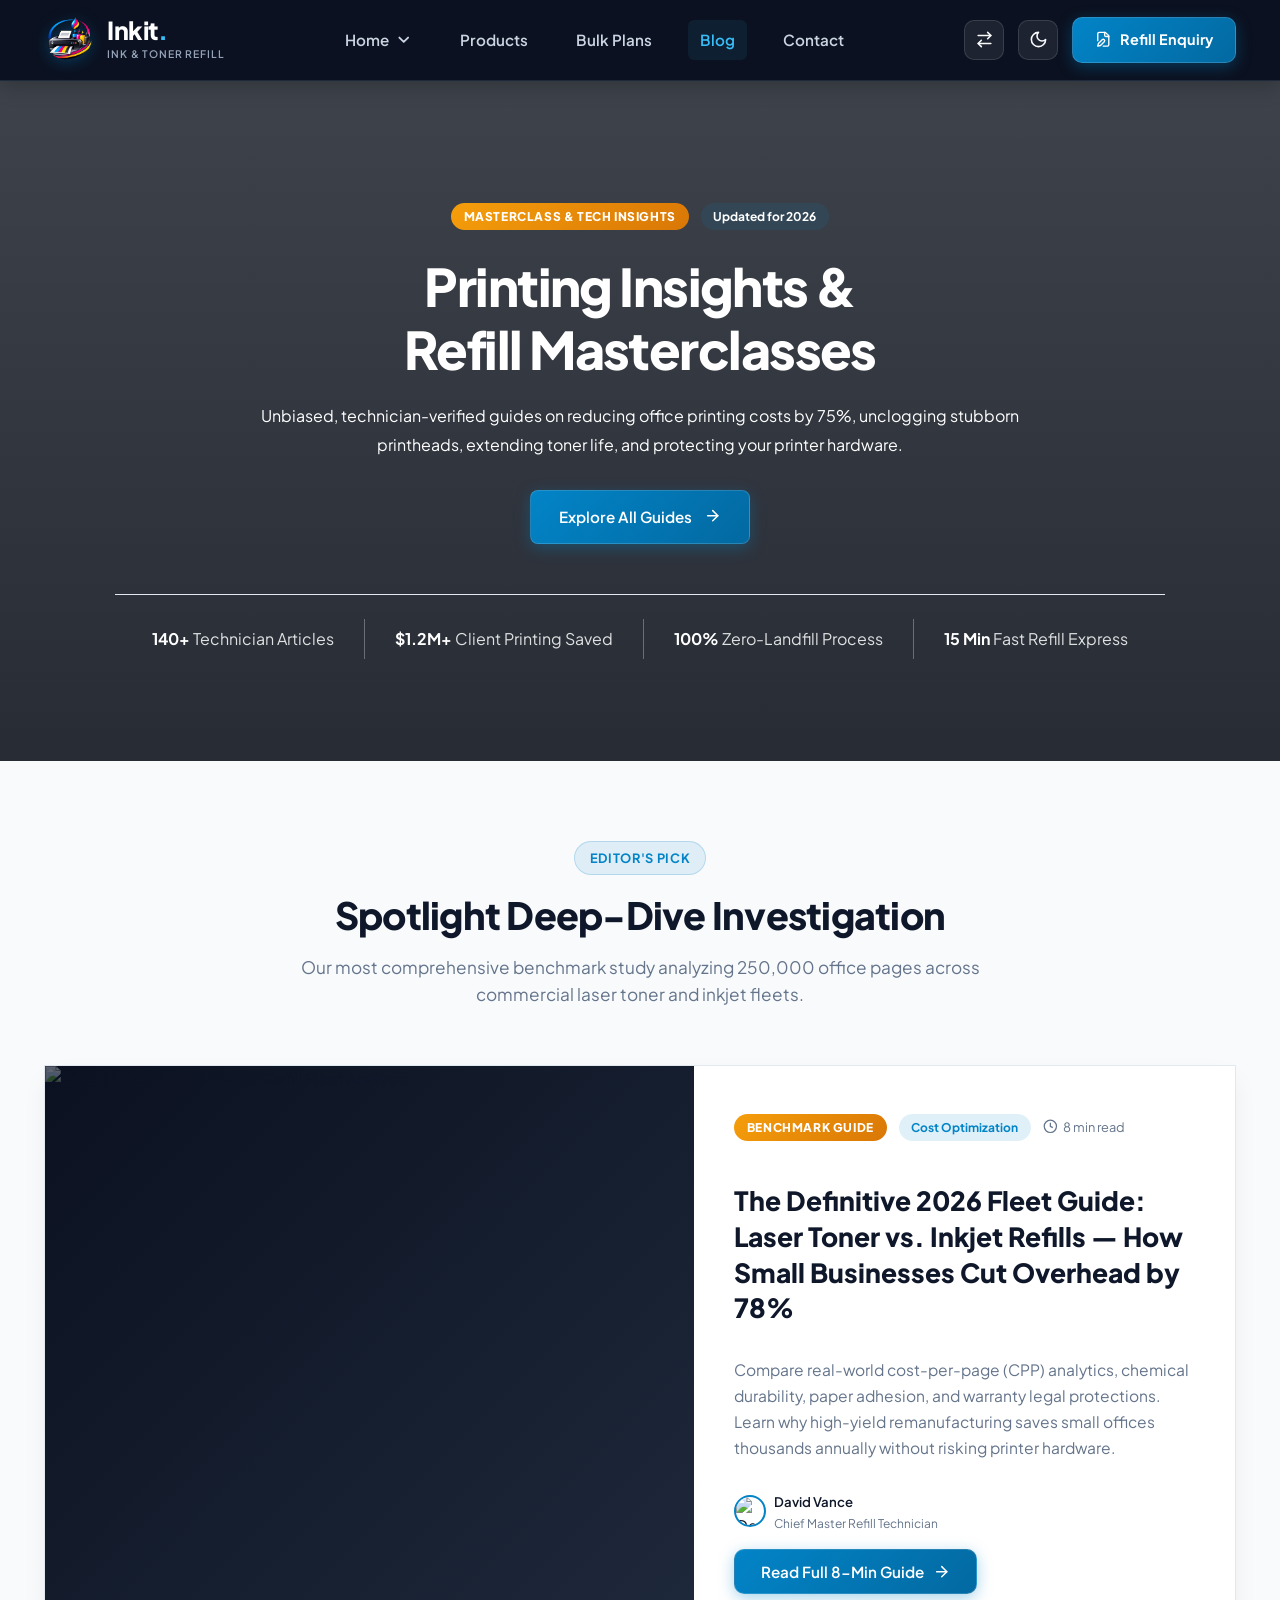
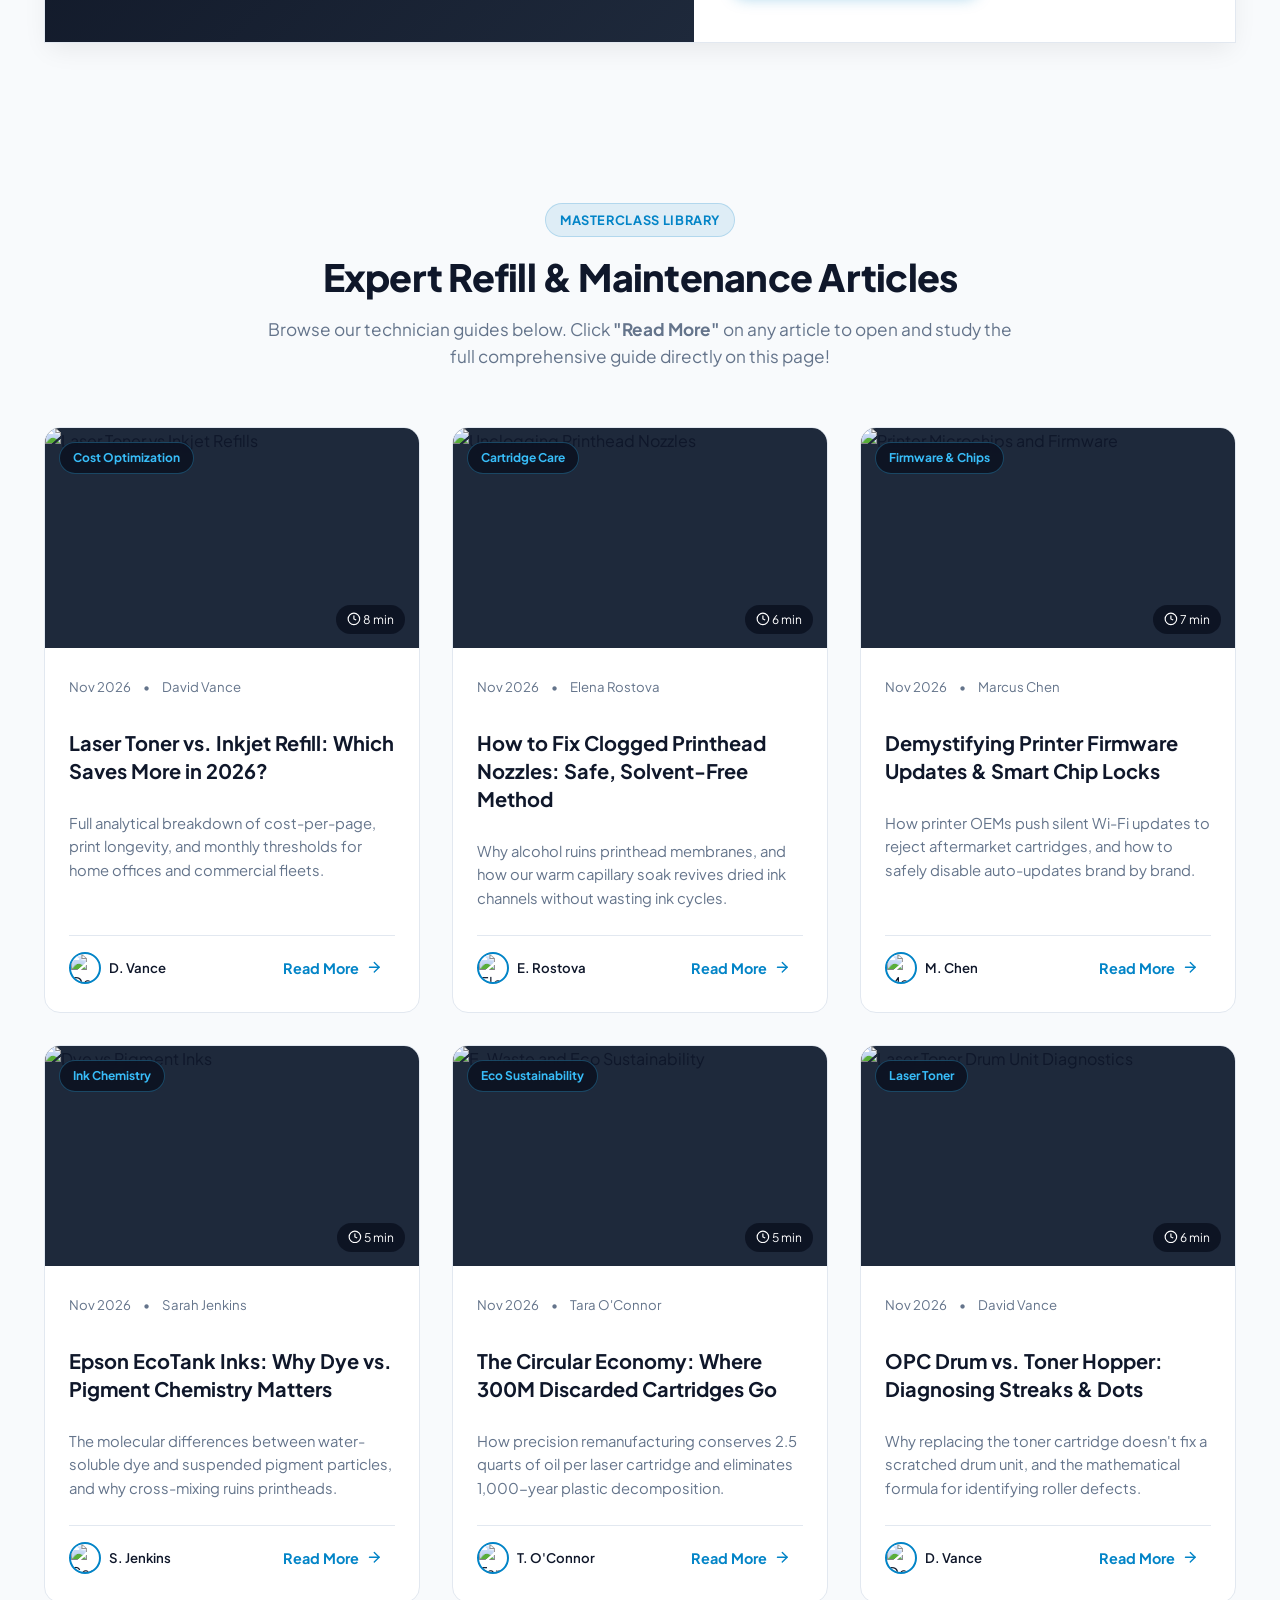
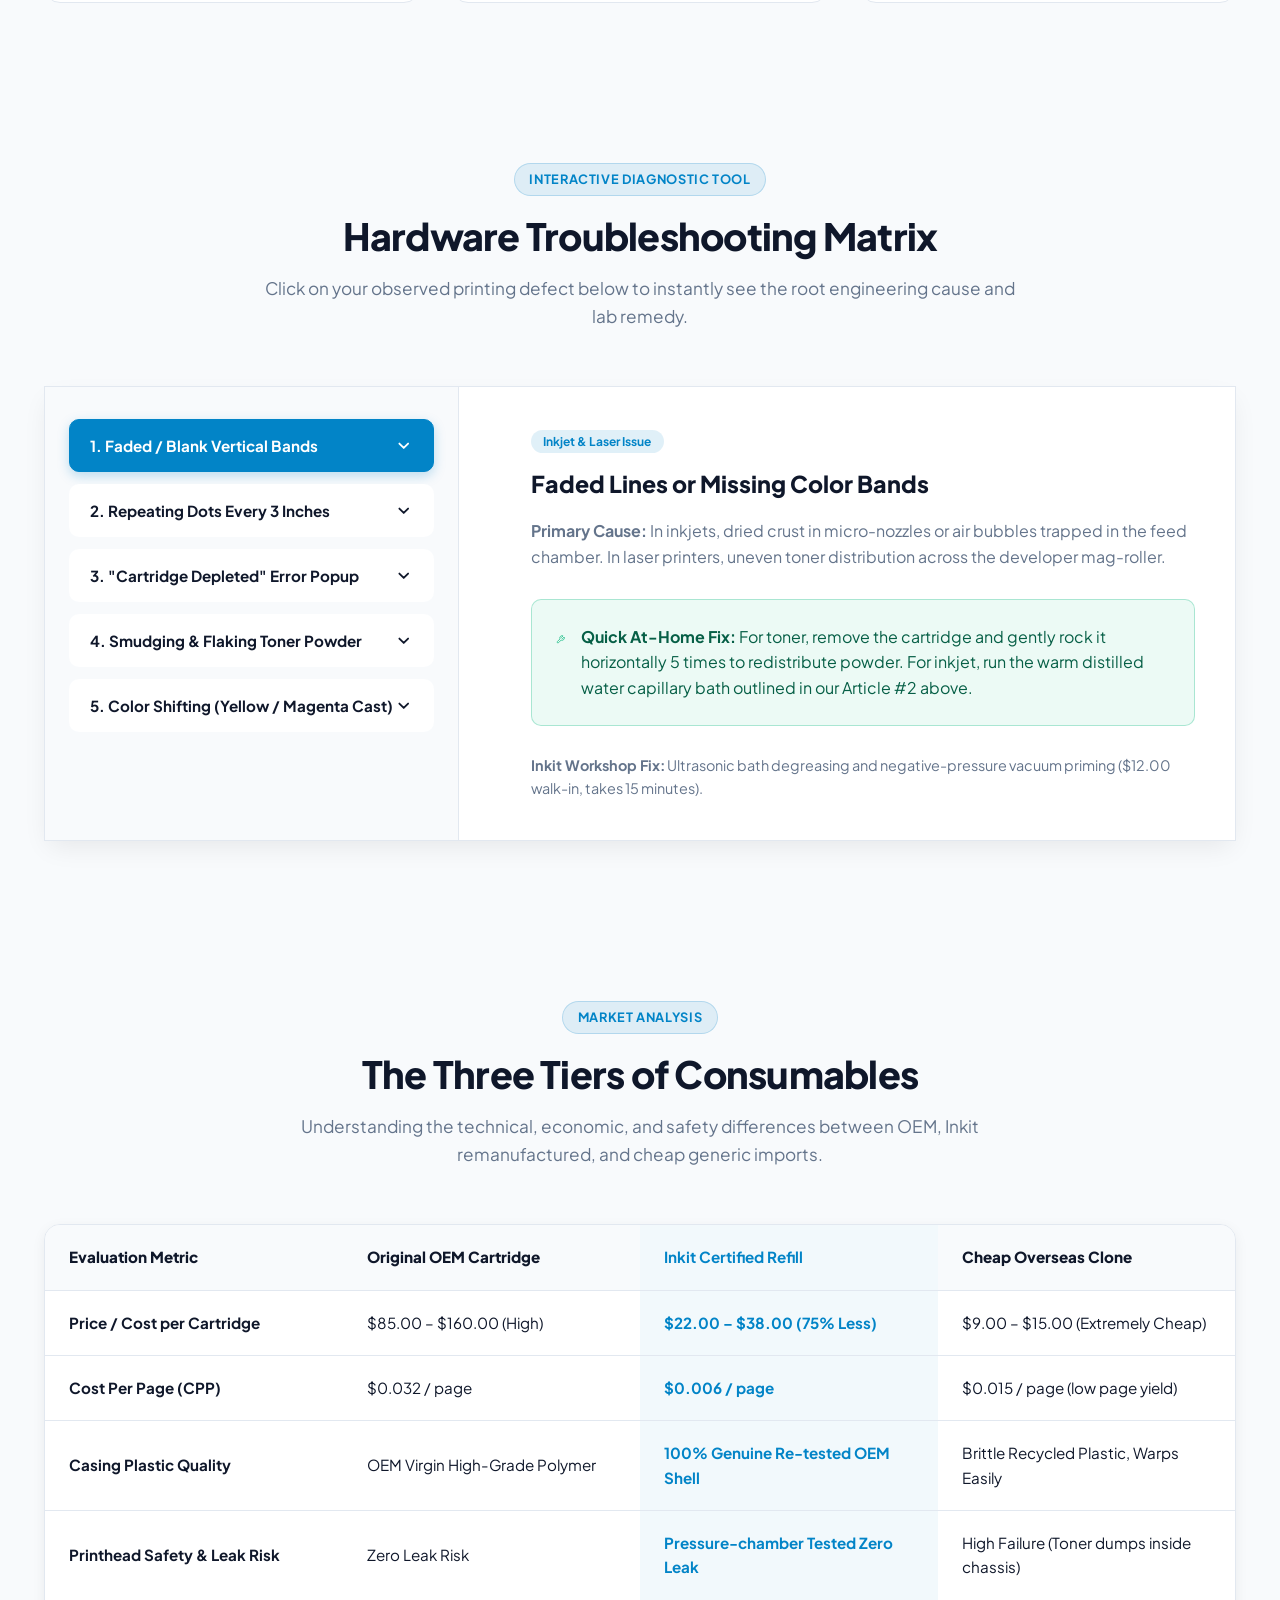
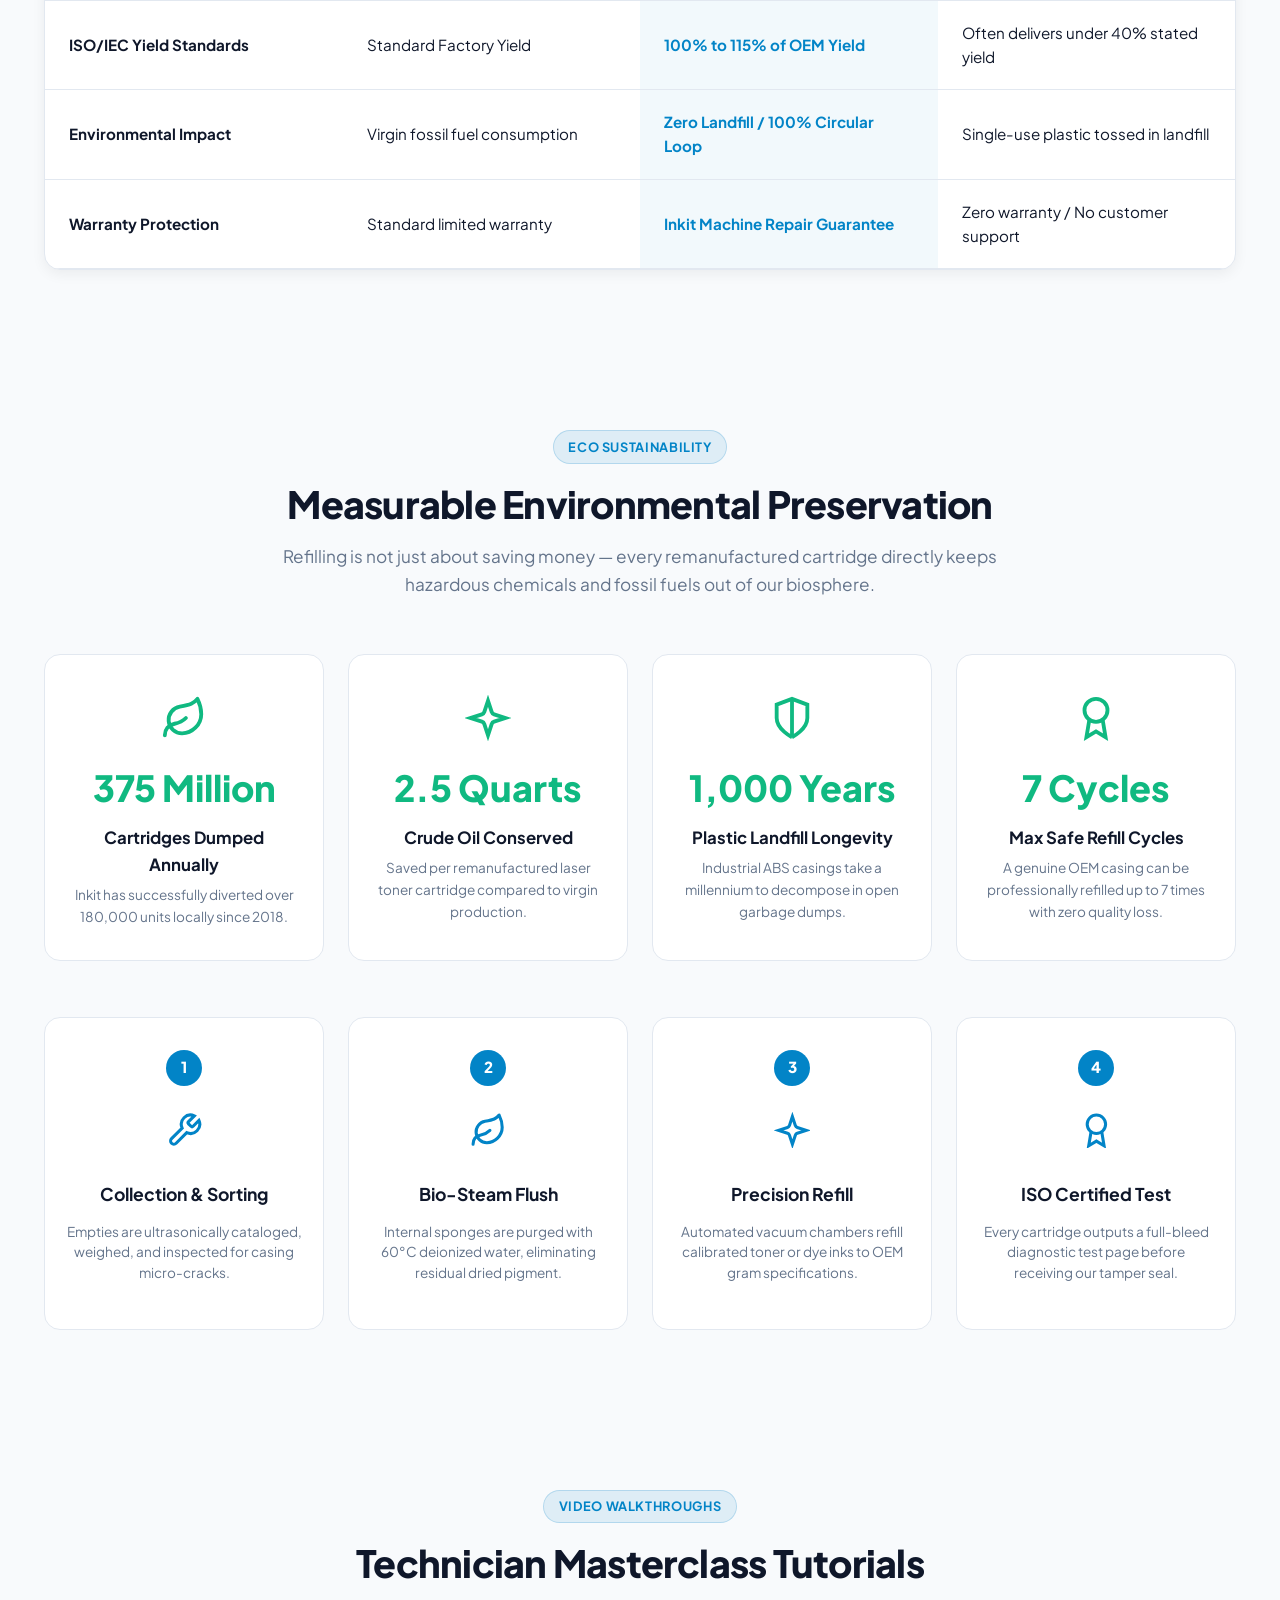
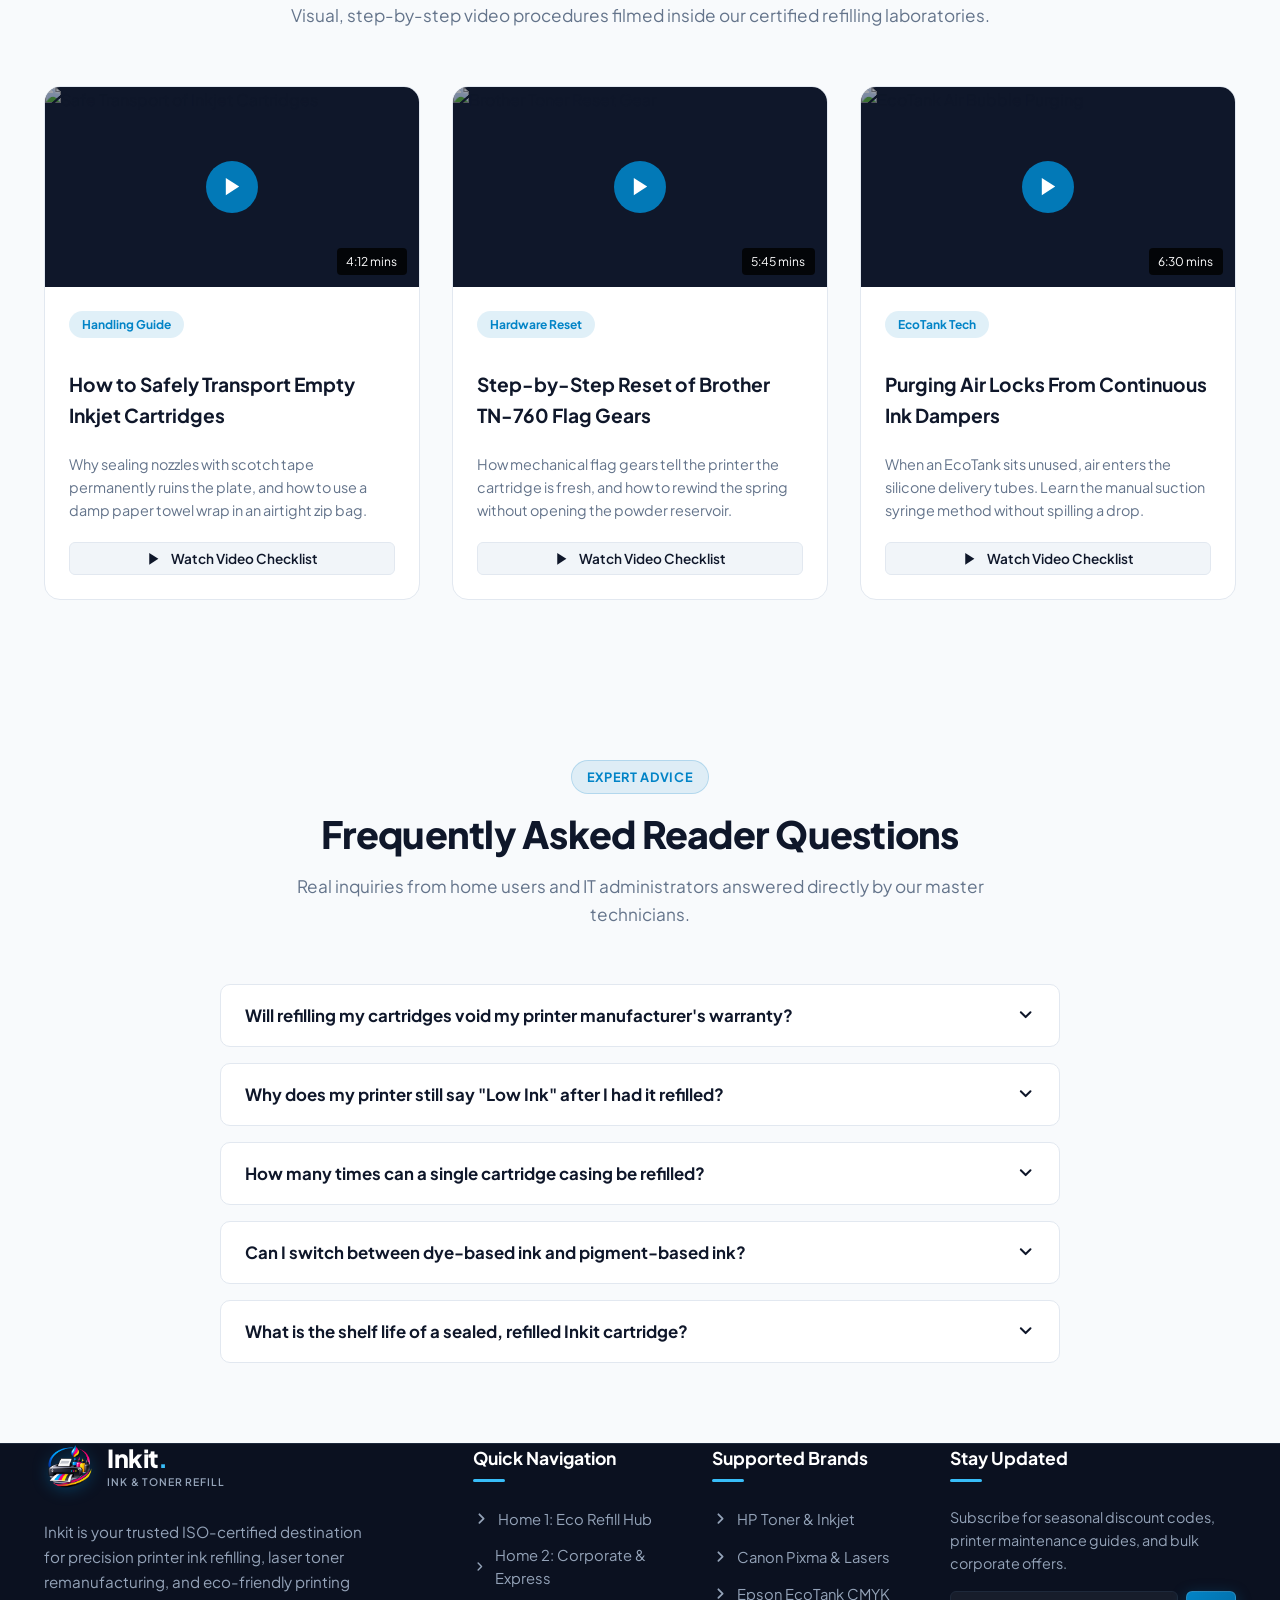
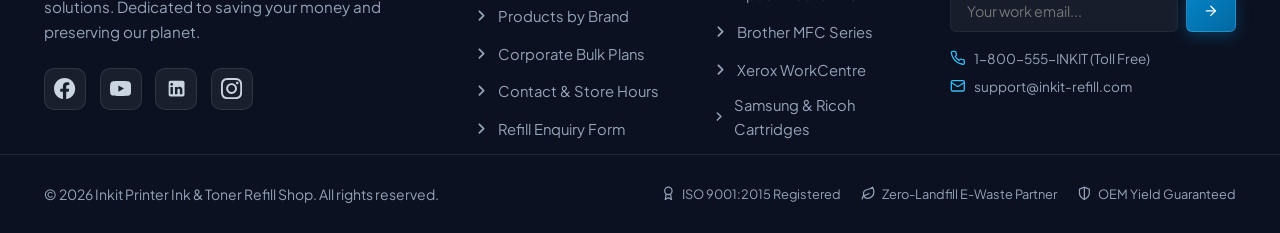
==== blog.html @ 8a8da2d5 "Updated website" ====
<!DOCTYPE html>
<html lang="en" dir="ltr" data-theme="light">
<head>
  <meta charset="UTF-8">
  <meta name="viewport" content="width=device-width, initial-scale=1.0">
  <title>Inkit | Printing Insights, Refill Masterclasses & Hardware Guides</title>
  <meta name="description" content="Inkit Knowledge Base: Technician-verified guides on reducing printer costs by 75%, unclogging printheads, toner chemistry, firmware locks, and eco-friendly printing.">
  <link rel="icon" type="image/png" href="assets/images/logo.png">
  
  <!-- FontAwesome 6 Icons -->
  <link rel="stylesheet" href="https://cdnjs.cloudflare.com/ajax/libs/font-awesome/6.5.1/css/all.min.css">
  
  <!-- Common & Page Stylesheets -->
  <link rel="stylesheet" href="assets/css/common.css">
  <link rel="stylesheet" href="assets/css/pages.css">
</head>
<body>

  <!-- ==========================================================================
       NAVBAR (Unified Color: #0b1120)
       ========================================================================== -->
  <header class="site-header">
    <div class="container">
      <nav class="navbar">
        <!-- Logo redirects to index.html -->
        <a href="index.html" class="brand-logo" title="Inkit - Home">
          <img src="assets/images/logo.png" alt="Inkit - Ink & Toner Refill" class="site-logo-img" onerror="if(this.src.indexOf('assets/')!==-1){this.src='logo.png';}">
          <div class="brand-text">
            <span class="brand-name">Inkit<span class="ink-dot">.</span></span>
            <span class="brand-tagline">Ink & Toner Refill</span>
          </div>
        </a>

        <!-- Desktop Navigation Menu -->
        <ul class="nav-menu">
          <!-- Home Dropdown with Home 1 & Home 2 -->
          <li class="nav-item dropdown">
            <a href="index.html" class="nav-link dropdown-toggle">
              <span>Home</span>
              <span class="svg-icon-wrap chevron-icon"><svg class="svg-icon chevron-icon" viewBox="0 0 24 24" fill="none" stroke="currentColor" stroke-width="2.5" stroke-linecap="round" stroke-linejoin="round"><path d="m6 9 6 6 6-6"/></svg></span>
            </a>
            <div class="dropdown-menu">
              <a href="index.html" class="dropdown-item">
                <span class="svg-icon-wrap"><svg class="svg-icon" viewBox="0 0 24 24" fill="none" stroke="currentColor" stroke-width="2" stroke-linecap="round" stroke-linejoin="round"><path d="M11 20A7 7 0 0 1 9.8 6.1C15.5 5 17 4.48 19 2c1 2 2 4.18 2 8 0 5.5-4.78 10-10 10Z"/><path d="M2 21c0-3 1.85-5.36 5.08-6C9.5 14.52 12 13 13 12"/></svg></span>
                <div>
                  <span class="item-title">Home 1: Eco Refill Hub</span>
                  <span class="item-desc">Consumer & Small Business Refills</span>
                </div>
              </a>
              <a href="home2.html" class="dropdown-item">
                <span class="svg-icon-wrap"><svg class="svg-icon" viewBox="0 0 24 24" fill="none" stroke="currentColor" stroke-width="2" stroke-linecap="round" stroke-linejoin="round"><path d="M6 22V4a2 2 0 0 1 2-2h8a2 2 0 0 1 2 2v6"/><path d="M12 22s6-3 6-7v-4l-6-2-6 2v4c0 4 6 7 6 7Z"/></svg></span>
                <div>
                  <span class="item-title">Home 2: Corporate & Express</span>
                  <span class="item-desc">30-Min Walk-in & Fleet Contracts</span>
                </div>
              </a>
            </div>
          </li>
          <li class="nav-item">
            <a href="products.html" class="nav-link">Products</a>
          </li>
          <li class="nav-item">
            <a href="bulk-plans.html" class="nav-link">Bulk Plans</a>
          </li>
          <li class="nav-item">
            <a href="blog.html" class="nav-link active">Blog</a>
          </li>
          <li class="nav-item">
            <a href="contact.html" class="nav-link">Contact</a>
          </li>
        </ul>

        <!-- Navbar Controls & Action -->
        <div class="nav-actions">
          <!-- RTL to LTR Mode Button with Icon -->
          <button id="rtlToggleBtn" class="icon-btn" title="Toggle RTL / LTR text direction" aria-label="Toggle Text Direction">
            <span class="svg-icon-wrap"><svg class="svg-icon" viewBox="0 0 24 24" fill="none" stroke="currentColor" stroke-width="2" stroke-linecap="round" stroke-linejoin="round"><path d="m16 3 4 4-4 4"/><path d="M20 7H4"/><path d="m8 21-4-4 4-4"/><path d="M4 17h16"/></svg></span>
          </button>

          <!-- Dark to Light Mode Button with Icon -->
          <button id="themeToggleBtn" class="icon-btn" title="Toggle Dark / Light mode" aria-label="Toggle Theme Mode">
            <span class="svg-icon-wrap"><svg class="svg-icon" viewBox="0 0 24 24" fill="none" stroke="currentColor" stroke-width="2" stroke-linecap="round" stroke-linejoin="round"><path d="M12 3a6 6 0 0 0 9 9 9 9 0 1 1-9-9Z"/></svg></span>
          </button>

          <!-- CTA Button going to Contact Page Enquiry Form -->
          <a href="contact.html#enquiry-form" class="nav-cta-btn">
            <span class="svg-icon-wrap"><svg class="svg-icon" viewBox="0 0 24 24" fill="none" stroke="currentColor" stroke-width="2" stroke-linecap="round" stroke-linejoin="round"><path d="M12 22h6a2 2 0 0 0 2-2V7l-5-5H6a2 2 0 0 0-2 2v10"/><path d="M14 2v4a2 2 0 0 0 2 2h4"/><path d="M10.4 12.6a2 2 0 1 1 3 3L8 21l-4 1 1-4Z"/></svg></span>
            <span>Refill Enquiry</span>
          </a>

          <!-- Mobile Hamburger Toggle -->
          <button id="mobileMenuToggle" class="icon-btn mobile-nav-toggle" title="Open Menu" aria-label="Toggle mobile menu">
            <span class="svg-icon-wrap"><svg class="svg-icon" viewBox="0 0 24 24" fill="none" stroke="currentColor" stroke-width="2" stroke-linecap="round" stroke-linejoin="round"><line x1="4" x2="20" y1="12" y2="12"/><line x1="4" x2="20" y1="6" y2="6"/><line x1="4" x2="20" y1="18" y2="18"/></svg></span>
          </button>
        </div>
      </nav>
    </div>
  </header>

  <!-- Mobile Drawer Menu -->
  <div id="mobileDrawer" class="mobile-drawer">
    <div class="mobile-nav-links">
      <a href="index.html"><span class="svg-icon-wrap"><svg class="svg-icon" viewBox="0 0 24 24" fill="none" stroke="currentColor" stroke-width="2" stroke-linecap="round" stroke-linejoin="round"><path d="m3 9 9-7 9 7v11a2 2 0 0 1-2 2H5a2 2 0 0 1-2-2z"/><polyline points="9 22 9 12 15 12 15 22"/></svg></span> Home 1: Eco Refill Hub</a>
      <a href="home2.html"><span class="svg-icon-wrap"><svg class="svg-icon" viewBox="0 0 24 24" fill="none" stroke="currentColor" stroke-width="2"><rect width="16" height="20" x="4" y="2" rx="2" ry="2"/><path d="M9 22v-4h6v4"/></svg></span> Home 2: Corporate & Express</a>
      <a href="products.html"><span class="svg-icon-wrap"><svg class="svg-icon" viewBox="0 0 24 24" fill="none" stroke="currentColor" stroke-width="2" stroke-linecap="round" stroke-linejoin="round"><path d="M21 16V8a2 2 0 0 0-1-1.73l-7-4a2 2 0 0 0-2 0l-7 4A2 2 0 0 0 3 8v8a2 2 0 0 0 1 1.73l7 4a2 2 0 0 0 2 0l7-4A2 2 0 0 0 21 16z"/><polyline points="3.27 6.96 12 12.01 20.73 6.96"/><line x1="12" y1="22.08" x2="12" y2="12"/></svg></span> Products by Brand</a>
      <a href="bulk-plans.html"><span class="svg-icon-wrap"><svg class="svg-icon" viewBox="0 0 24 24" fill="none" stroke="currentColor" stroke-width="2"><rect width="16" height="20" x="4" y="2" rx="2"/><line x1="8" x2="16" y1="6" y2="6"/></svg></span> Bulk Plans & Corporate</a>
      <a href="blog.html" class="active"><span class="svg-icon-wrap"><svg class="svg-icon" viewBox="0 0 24 24" fill="none" stroke="currentColor" stroke-width="2"><path d="M4 19.5v-15A2.5 2.5 0 0 1 6.5 2H20v20H6.5a2.5 2.5 0 0 1-2.5-2.5Z"/><path d="M6 6h10"/><path d="M6 10h10"/></svg></span> Blog & Insights</a>
      <a href="contact.html"><span class="svg-icon-wrap"><svg class="svg-icon" viewBox="0 0 24 24" fill="none" stroke="currentColor" stroke-width="2"><rect width="20" height="16" x="2" y="4" rx="2"/><path d="m22 7-8.97 5.7a1.94 1.94 0 0 1-2.06 0L2 7"/></svg></span> Contact & Locations</a>
    </div>
    <div class="mobile-actions">
      <div style="display:flex; gap: 0.5rem;">
        <button onclick="document.getElementById('rtlToggleBtn').click()" class="icon-btn" title="RTL Switch">
          <span class="svg-icon-wrap"><svg class="svg-icon" viewBox="0 0 24 24" fill="none" stroke="currentColor" stroke-width="2" stroke-linecap="round" stroke-linejoin="round"><path d="m16 3 4 4-4 4"/><path d="M20 7H4"/><path d="m8 21-4-4 4-4"/><path d="M4 17h16"/></svg></span>
        </button>
        <button onclick="document.getElementById('themeToggleBtn').click()" class="icon-btn" title="Theme Switch">
          <span class="svg-icon-wrap"><svg class="svg-icon" viewBox="0 0 24 24" fill="none" stroke="currentColor" stroke-width="2" stroke-linecap="round" stroke-linejoin="round"><path d="M12 3a6 6 0 0 0 9 9 9 9 0 1 1-9-9Z"/></svg></span>
        </button>
      </div>
      <a href="contact.html#enquiry-form" class="btn btn-primary btn-sm">
        <span class="svg-icon-wrap"><svg class="svg-icon" viewBox="0 0 24 24" fill="none" stroke="currentColor" stroke-width="2" stroke-linecap="round" stroke-linejoin="round"><path d="M12 22h6a2 2 0 0 0 2-2V7l-5-5H6a2 2 0 0 0-2 2v10"/><path d="M14 2v4a2 2 0 0 0 2 2h4"/><path d="M10.4 12.6a2 2 0 1 1 3 3L8 21l-4 1 1-4Z"/></svg></span>
        Refill Enquiry
      </a>
    </div>
  </div>

  <main>
    <!-- ==========================================================================
         SECTION 1: HERO SECTION WITH LIVE SEARCH & FILTER TAGS
         ========================================================================== -->


<section class="page-hero blog-hero-section" id="blog-hero"
  style="
    background:
      linear-gradient(rgba(10, 15, 25, 0.78), rgba(10, 15, 25, 0.88)),
      url('https://images.unsplash.com/photo-1612815154858-60aa4c59eaa6?auto=format&fit=crop&w=1920&q=85')
      center center / cover no-repeat;
    min-height: 680px;
    display: flex;
    align-items: center;
    justify-content: center;
    text-align: center;
    padding: 100px 0 80px;
  ">

  <div class="container">
    <div class="blog-hero-wrap"
      style="
        max-width: 1050px;
        margin: 0 auto;
        display: flex;
        flex-direction: column;
        align-items: center;
        text-align: center;
      ">

      <!-- Badges -->
      <div class="badge-tag-row"
        style="
          display: flex;
          justify-content: center;
          align-items: center;
          flex-wrap: wrap;
          gap: 12px;
          margin-bottom: 25px;
        ">
        <span class="editor-badge">Masterclass & Tech Insights</span>
        <span class="article-category-pill">Updated for 2026</span>
      </div>

      <!-- Heading -->
      <h1 class="hero-title"
        style="
          max-width: 900px;
          margin: 0 auto 22px;
          text-align: center;
          line-height: 1.2;
        ">
        Printing Insights & <br>
        <span>Refill Masterclasses</span>
      </h1>

      <!-- Description -->
      <p class="hero-subtitle"
        style="
          max-width: 760px;
          margin: 0 auto 30px;
          text-align: center;
          line-height: 1.8;
        ">
        Unbiased, technician-verified guides on reducing office printing
        costs by 75%, unclogging stubborn printheads, extending toner life,
        and protecting your printer hardware.
      </p>

      <!-- CTA -->
      <div class="blog-hero-cta" style="margin-bottom: 25px;">
        <a href="#blog-articles" class="btn btn-primary"
          style="
            display: inline-flex;
            align-items: center;
            justify-content: center;
            gap: 12px;
            padding: 14px 28px;
            text-decoration: none;
            border-radius: 8px;
            font-weight: 600;
          ">
          Explore All Guides
          <i class="fa-solid fa-arrow-right"></i>
        </a>
      </div>

      <!-- Statistics -->
      <div class="hero-stats"
        style="
          width: 100%;
          display: flex;
          justify-content: center;
          align-items: center;
          flex-wrap: wrap;
          gap: 30px;
          margin-top: 25px;
        ">

        <div class="stat-item" style="text-align: center;">
          <span class="stat-number">140+</span>
          <span class="stat-label">Technician Articles</span>
        </div>

        <div class="stat-divider"></div>

        <div class="stat-item" style="text-align: center;">
          <span class="stat-number">$1.2M+</span>
          <span class="stat-label">Client Printing Saved</span>
        </div>

        <div class="stat-divider"></div>

        <div class="stat-item" style="text-align: center;">
          <span class="stat-number">100%</span>
          <span class="stat-label">Zero-Landfill Process</span>
        </div>

        <div class="stat-divider"></div>

        <div class="stat-item" style="text-align: center;">
          <span class="stat-number">15 Min</span>
          <span class="stat-label">Fast Refill Express</span>
        </div>

      </div>

    </div>
  </div>
</section>



    <!-- ==========================================================================
         SECTION 2: FEATURED EDITOR'S CHOICE SPOTLIGHT
         ========================================================================== -->
    <section class="section-py bg-surface" id="featured-article">
      <div class="container">
        <div class="section-header">
          <span class="section-badge">Editor's Pick</span>
          <h2 class="section-title">Spotlight Deep-Dive Investigation</h2>
          <p class="section-subtitle">Our most comprehensive benchmark study analyzing 250,000 office pages across commercial laser toner and inkjet fleets.</p>
        </div>

        <div class="featured-article-card">
          <div class="featured-img-col">
            <img src="https://images.unsplash.com/photo-1612815154858-60aa4c59eaa6?auto=format&fit=crop&w=1000&q=80" alt="Laser Toner vs Inkjet Printer Refill Fleet Analysis">
          
          </div>

          <div class="featured-content-col">
            <div class="badge-tag-row">
              <span class="editor-badge">Benchmark Guide</span>
              <span class="article-category-pill">Cost Optimization</span>
              <span style="font-size: 0.8rem; color: var(--text-muted); display: inline-flex; align-items: center; gap: 0.3rem;">
                <span class="svg-icon-wrap"><svg class="svg-icon" viewBox="0 0 24 24" fill="none" stroke="currentColor" stroke-width="2"><circle cx="12" cy="12" r="10"/><polyline points="12 6 12 12 16 14"/></svg></span> 8 min read
              </span>
            </div>

            <h3 style="font-size: 1.65rem; font-weight: 800; line-height: 1.35; margin-bottom: 1rem; color: var(--text-main);">
              The Definitive 2026 Fleet Guide: Laser Toner vs. Inkjet Refills — How Small Businesses Cut Overhead by 78%
            </h3>

            <p style="color: var(--text-muted); font-size: 0.975rem; line-height: 1.65; margin-bottom: 1.75rem;">
              Compare real-world cost-per-page (CPP) analytics, chemical durability, paper adhesion, and warranty legal protections. Learn why high-yield remanufacturing saves small offices thousands annually without risking printer hardware.
            </p>

            <div style="display: flex; align-items: center; justify-content: space-between; flex-wrap: wrap; gap: 1rem;">
              <div class="author-chip">
                <img src="assets/images/logo-icon.png" alt="David Vance" class="author-chip-avatar">
                <div>
                  <span class="author-chip-name">David Vance</span>
                  <span style="font-size: 0.75rem; color: var(--text-muted); display: block;">Chief Master Refill Technician</span>
                </div>
              </div>

              <!-- Interactive Read More Trigger -->
              <button class="btn btn-primary" data-article-id="article-1">
                <span>Read Full 8-Min Guide</span>
                <span class="svg-icon-wrap"><svg class="svg-icon" viewBox="0 0 24 24" fill="none" stroke="currentColor" stroke-width="2" stroke-linecap="round" stroke-linejoin="round"><path d="M5 12h14"/><path d="m12 5 7 7-7 7"/></svg></span>
              </button>
            </div>
          </div>
        </div>
      </div>
    </section>

    <!-- ==========================================================================
         SECTION 3: INTERACTIVE ARTICLES GRID WITH IN-PAGE DETAIL VIEWER
         ========================================================================== -->
    <section class="section-py" id="articles-section">
      <div class="container">
        <div class="section-header">
          <span class="section-badge">Masterclass Library</span>
          <h2 class="section-title">Expert Refill & Maintenance Articles</h2>
          <p class="section-subtitle">
            Browse our technician guides below. Click <strong>"Read More"</strong> on any article to open and study the full comprehensive guide directly on this page!
          </p>
        </div>

        <!-- In-Page Article Detail Viewer (Expands inline on click!) -->
        <article id="inpageArticleViewer" class="inpage-article-viewer" aria-live="polite">
          <div class="viewer-top-nav">
            <button class="back-to-articles-btn" aria-label="Return to all articles">
              <span class="svg-icon-wrap"><svg class="svg-icon" viewBox="0 0 24 24" fill="none" stroke="currentColor" stroke-width="2" stroke-linecap="round" stroke-linejoin="round"><path d="M19 12H5"/><path d="m12 19-7-7 7-7"/></svg></span>
              <span>Back to All Articles</span>
            </button>
            <div style="display: flex; align-items: center; gap: 0.75rem;">
              <button class="feedback-btn" onclick="window.print()" title="Print Guide">
                <span class="svg-icon-wrap"><svg class="svg-icon" viewBox="0 0 24 24" fill="none" stroke="currentColor" stroke-width="2"><polyline points="6 9 6 2 18 2 18 9"/><path d="M6 18H4a2 2 0 0 1-2-2v-5a2 2 0 0 1 2-2h16a2 2 0 0 1 2 2v5a2 2 0 0 1-2 2h-2"/><rect width="12" height="8" x="6" y="14"/></svg></span>
                <span>Print Guide</span>
              </button>
              <button class="feedback-btn" onclick="navigator.clipboard?.writeText(window.location.href); InkitApp.showToast('Article link copied to clipboard!', 'success');" title="Share Link">
                <span class="svg-icon-wrap"><svg class="svg-icon" viewBox="0 0 24 24" fill="none" stroke="currentColor" stroke-width="2"><circle cx="18" cy="5" r="3"/><circle cx="6" cy="12" r="3"/><circle cx="18" cy="19" r="3"/><line x1="8.59" x2="15.42" y1="13.51" y2="17.49"/><line x1="15.41" x2="8.59" y1="6.51" y2="10.49"/></svg></span>
                <span>Share</span>
              </button>
            </div>
          </div>

          <div class="viewer-article-header">
            <div class="badge-tag-row">
              <span id="viewerCategory" class="article-category-pill">Category</span>
              <span style="display: inline-flex; align-items: center; gap: 0.35rem; font-size: 0.85rem; color: var(--text-muted);">
                <span class="svg-icon-wrap"><svg class="svg-icon" viewBox="0 0 24 24" fill="none" stroke="currentColor" stroke-width="2"><rect width="18" height="18" x="3" y="4" rx="2" ry="2"/><line x1="16" x2="16" y1="2" y2="6"/><line x1="8" x2="8" y1="2" y2="6"/><line x1="3" x2="21" y1="10" y2="10"/></svg></span> <span id="viewerDate">Date</span>
              </span>
              <span style="display: inline-flex; align-items: center; gap: 0.35rem; font-size: 0.85rem; color: var(--text-muted);">
                <span class="svg-icon-wrap"><svg class="svg-icon" viewBox="0 0 24 24" fill="none" stroke="currentColor" stroke-width="2"><circle cx="12" cy="12" r="10"/><polyline points="12 6 12 12 16 14"/></svg></span> <span id="viewerReadTime">Read Time</span>
              </span>
            </div>

            <h1 id="viewerTitle" style="font-size: 2.2rem; font-weight: 800; line-height: 1.3; color: var(--text-main); margin: 0.85rem 0 1.25rem 0;">
              Article Title
            </h1>

            <div class="viewer-author-box">
              <img id="viewerAuthorImg" src="assets/images/logo-icon.png" alt="Author Avatar" class="viewer-author-img">
              <div>
                <span id="viewerAuthorName" class="viewer-author-name">Author Name</span>
                <span id="viewerAuthorRole" class="viewer-author-role">Technical Specialist</span>
              </div>
            </div>
          </div>

          <!-- Key Takeaways Highlight Box -->
          <div class="takeaways-box">
            <div class="takeaways-title">
              <span class="svg-icon-wrap"><svg class="svg-icon" viewBox="0 0 24 24" fill="none" stroke="currentColor" stroke-width="2"><circle cx="12" cy="8" r="6"/><path d="M15.477 12.89 17 22l-5-3-5 3 1.523-9.11"/></svg></span>
              <span>Key Takeaways & Executive Summary</span>
            </div>
            <ul id="viewerTakeawaysList" class="takeaways-list">
              <!-- Dynamically populated -->
            </ul>
          </div>

          <!-- Full Article Body -->
          <div id="viewerContentBody" class="viewer-content-body">
            <!-- Dynamically populated -->
          </div>

          <!-- Viewer Footer & Feedback -->
          <div class="viewer-footer-actions">
            <div class="helpful-feedback">
              <span>Was this technical guide helpful?</span>
              <button class="feedback-btn" aria-label="Yes, this was helpful">
                <span class="svg-icon-wrap"><svg class="svg-icon" viewBox="0 0 24 24" fill="none" stroke="currentColor" stroke-width="2"><path d="M7 10v12"/><path d="M15 5.88 14 10h5.83a2 2 0 0 1 1.92 2.56l-2.33 8A2 2 0 0 1 17.5 22H4a2 2 0 0 1-2-2v-8a2 2 0 0 1 2-2h3Z"/></svg></span>
                <span>Helpful (<span class="count">48</span>)</span>
              </button>
            </div>

            <button class="back-to-articles-btn">
              <span class="svg-icon-wrap"><svg class="svg-icon" viewBox="0 0 24 24" fill="none" stroke="currentColor" stroke-width="2" stroke-linecap="round" stroke-linejoin="round"><path d="M19 12H5"/><path d="m12 19-7-7 7-7"/></svg></span>
              <span>Back to Top of Articles</span>
            </button>
          </div>
        </article>

        <!-- Articles Grid (6 Comprehensive Technical Articles) -->
        <div class="articles-grid" id="articles-grid">
          
          <!-- Article 1 -->
          <div class="article-card" data-category="Cost Optimization">
            <div class="article-thumb-wrap">
              <img src="https://images.unsplash.com/photo-1612815154858-60aa4c59eaa6?auto=format&fit=crop&w=600&q=80" alt="Laser Toner vs Inkjet Refills">
              <span class="article-thumb-tag">Cost Optimization</span>
              <span class="article-read-badge"><span class="svg-icon-wrap"><svg class="svg-icon" viewBox="0 0 24 24" fill="none" stroke="currentColor" stroke-width="2"><circle cx="12" cy="12" r="10"/><polyline points="12 6 12 12 16 14"/></svg></span> 8 min</span>
            </div>
            <div class="article-body">
              <div class="article-meta-row">
                <span>Nov 2026</span> • <span>David Vance</span>
              </div>
              <h3 class="article-title">Laser Toner vs. Inkjet Refill: Which Saves More in 2026?</h3>
              <p class="article-excerpt">
                Full analytical breakdown of cost-per-page, print longevity, and monthly thresholds for home offices and commercial fleets.
              </p>
              <div class="article-footer-row">
                <div class="author-chip">
                  <img src="assets/images/logo-icon.png" alt="David Vance" class="author-chip-avatar">
                  <span class="author-chip-name">D. Vance</span>
                </div>
                <button class="read-more-btn" data-article-id="article-1">
                  <span>Read More</span>
                  <span class="svg-icon-wrap"><svg class="svg-icon" viewBox="0 0 24 24" fill="none" stroke="currentColor" stroke-width="2" stroke-linecap="round" stroke-linejoin="round"><path d="M5 12h14"/><path d="m12 5 7 7-7 7"/></svg></span>
                </button>
              </div>
            </div>
          </div>

          <!-- Article 2 -->
          <div class="article-card" data-category="Cartridge Care">
            <div class="article-thumb-wrap">
              <img src="https://images.unsplash.com/photo-1588508065123-287b28e013da?auto=format&fit=crop&w=600&q=80" alt="Unclogging Printhead Nozzles">
              <span class="article-thumb-tag">Cartridge Care</span>
              <span class="article-read-badge"><span class="svg-icon-wrap"><svg class="svg-icon" viewBox="0 0 24 24" fill="none" stroke="currentColor" stroke-width="2"><circle cx="12" cy="12" r="10"/><polyline points="12 6 12 12 16 14"/></svg></span> 6 min</span>
            </div>
            <div class="article-body">
              <div class="article-meta-row">
                <span>Nov 2026</span> • <span>Elena Rostova</span>
              </div>
              <h3 class="article-title">How to Fix Clogged Printhead Nozzles: Safe, Solvent-Free Method</h3>
              <p class="article-excerpt">
                Why alcohol ruins printhead membranes, and how our warm capillary soak revives dried ink channels without wasting ink cycles.
              </p>
              <div class="article-footer-row">
                <div class="author-chip">
                  <img src="assets/images/logo-icon.png" alt="Elena Rostova" class="author-chip-avatar">
                  <span class="author-chip-name">E. Rostova</span>
                </div>
                <button class="read-more-btn" data-article-id="article-2">
                  <span>Read More</span>
                  <span class="svg-icon-wrap"><svg class="svg-icon" viewBox="0 0 24 24" fill="none" stroke="currentColor" stroke-width="2" stroke-linecap="round" stroke-linejoin="round"><path d="M5 12h14"/><path d="m12 5 7 7-7 7"/></svg></span>
                </button>
              </div>
            </div>
          </div>

          <!-- Article 3 -->
          <div class="article-card" data-category="Firmware & Chips">
            <div class="article-thumb-wrap">
              <img src="https://images.unsplash.com/photo-1518770660439-4636190af475?auto=format&fit=crop&w=600&q=80" alt="Printer Microchips and Firmware">
              <span class="article-thumb-tag">Firmware & Chips</span>
              <span class="article-read-badge"><span class="svg-icon-wrap"><svg class="svg-icon" viewBox="0 0 24 24" fill="none" stroke="currentColor" stroke-width="2"><circle cx="12" cy="12" r="10"/><polyline points="12 6 12 12 16 14"/></svg></span> 7 min</span>
            </div>
            <div class="article-body">
              <div class="article-meta-row">
                <span>Nov 2026</span> • <span>Marcus Chen</span>
              </div>
              <h3 class="article-title">Demystifying Printer Firmware Updates & Smart Chip Locks</h3>
              <p class="article-excerpt">
                How printer OEMs push silent Wi-Fi updates to reject aftermarket cartridges, and how to safely disable auto-updates brand by brand.
              </p>
              <div class="article-footer-row">
                <div class="author-chip">
                  <img src="assets/images/logo-icon.png" alt="Marcus Chen" class="author-chip-avatar">
                  <span class="author-chip-name">M. Chen</span>
                </div>
                <button class="read-more-btn" data-article-id="article-3">
                  <span>Read More</span>
                  <span class="svg-icon-wrap"><svg class="svg-icon" viewBox="0 0 24 24" fill="none" stroke="currentColor" stroke-width="2" stroke-linecap="round" stroke-linejoin="round"><path d="M5 12h14"/><path d="m12 5 7 7-7 7"/></svg></span>
                </button>
              </div>
            </div>
          </div>

          <!-- Article 4 -->
          <div class="article-card" data-category="Ink Chemistry">
            <div class="article-thumb-wrap">
              <img src="https://images.unsplash.com/photo-1579783900882-c0d3dad7b119?auto=format&fit=crop&w=600&q=80" alt="Dye vs Pigment Inks">
              <span class="article-thumb-tag">Ink Chemistry</span>
              <span class="article-read-badge"><span class="svg-icon-wrap"><svg class="svg-icon" viewBox="0 0 24 24" fill="none" stroke="currentColor" stroke-width="2"><circle cx="12" cy="12" r="10"/><polyline points="12 6 12 12 16 14"/></svg></span> 5 min</span>
            </div>
            <div class="article-body">
              <div class="article-meta-row">
                <span>Nov 2026</span> • <span>Sarah Jenkins</span>
              </div>
              <h3 class="article-title">Epson EcoTank Inks: Why Dye vs. Pigment Chemistry Matters</h3>
              <p class="article-excerpt">
                The molecular differences between water-soluble dye and suspended pigment particles, and why cross-mixing ruins printheads.
              </p>
              <div class="article-footer-row">
                <div class="author-chip">
                  <img src="assets/images/logo-icon.png" alt="Sarah Jenkins" class="author-chip-avatar">
                  <span class="author-chip-name">S. Jenkins</span>
                </div>
                <button class="read-more-btn" data-article-id="article-4">
                  <span>Read More</span>
                  <span class="svg-icon-wrap"><svg class="svg-icon" viewBox="0 0 24 24" fill="none" stroke="currentColor" stroke-width="2" stroke-linecap="round" stroke-linejoin="round"><path d="M5 12h14"/><path d="m12 5 7 7-7 7"/></svg></span>
                </button>
              </div>
            </div>
          </div>

          <!-- Article 5 -->
          <div class="article-card" data-category="Eco Sustainability">
            <div class="article-thumb-wrap">
              <img src="https://images.unsplash.com/photo-1532996122724-e3c354a0b15b?auto=format&fit=crop&w=600&q=80" alt="E-Waste and Eco Sustainability">
              <span class="article-thumb-tag">Eco Sustainability</span>
              <span class="article-read-badge"><span class="svg-icon-wrap"><svg class="svg-icon" viewBox="0 0 24 24" fill="none" stroke="currentColor" stroke-width="2"><circle cx="12" cy="12" r="10"/><polyline points="12 6 12 12 16 14"/></svg></span> 5 min</span>
            </div>
            <div class="article-body">
              <div class="article-meta-row">
                <span>Nov 2026</span> • <span>Tara O'Connor</span>
              </div>
              <h3 class="article-title">The Circular Economy: Where 300M Discarded Cartridges Go</h3>
              <p class="article-excerpt">
                How precision remanufacturing conserves 2.5 quarts of oil per laser cartridge and eliminates 1,000-year plastic decomposition.
              </p>
              <div class="article-footer-row">
                <div class="author-chip">
                  <img src="assets/images/logo-icon.png" alt="Tara O'Connor" class="author-chip-avatar">
                  <span class="author-chip-name">T. O'Connor</span>
                </div>
                <button class="read-more-btn" data-article-id="article-5">
                  <span>Read More</span>
                  <span class="svg-icon-wrap"><svg class="svg-icon" viewBox="0 0 24 24" fill="none" stroke="currentColor" stroke-width="2" stroke-linecap="round" stroke-linejoin="round"><path d="M5 12h14"/><path d="m12 5 7 7-7 7"/></svg></span>
                </button>
              </div>
            </div>
          </div>

          <!-- Article 6 -->
          <div class="article-card" data-category="Laser Toner">
            <div class="article-thumb-wrap">
              <img src="https://images.unsplash.com/photo-1544716278-ca5e3f4abd8c?auto=format&fit=crop&w=600&q=80" alt="Laser Toner Drum Unit Diagnostics">
              <span class="article-thumb-tag">Laser Toner</span>
              <span class="article-read-badge"><span class="svg-icon-wrap"><svg class="svg-icon" viewBox="0 0 24 24" fill="none" stroke="currentColor" stroke-width="2"><circle cx="12" cy="12" r="10"/><polyline points="12 6 12 12 16 14"/></svg></span> 6 min</span>
            </div>
            <div class="article-body">
              <div class="article-meta-row">
                <span>Nov 2026</span> • <span>David Vance</span>
              </div>
              <h3 class="article-title">OPC Drum vs. Toner Hopper: Diagnosing Streaks & Dots</h3>
              <p class="article-excerpt">
                Why replacing the toner cartridge doesn't fix a scratched drum unit, and the mathematical formula for identifying roller defects.
              </p>
              <div class="article-footer-row">
                <div class="author-chip">
                  <img src="assets/images/logo-icon.png" alt="David Vance" class="author-chip-avatar">
                  <span class="author-chip-name">D. Vance</span>
                </div>
                <button class="read-more-btn" data-article-id="article-6">
                  <span>Read More</span>
                  <span class="svg-icon-wrap"><svg class="svg-icon" viewBox="0 0 24 24" fill="none" stroke="currentColor" stroke-width="2" stroke-linecap="round" stroke-linejoin="round"><path d="M5 12h14"/><path d="m12 5 7 7-7 7"/></svg></span>
                </button>
              </div>
            </div>
          </div>

        </div>

        <!-- No Results Fallback -->
        <div id="noArticlesNotice" style="display: none; text-align: center; padding: 3rem 1rem;">
          <p style="font-size: 1.15rem; color: var(--text-muted);">No technical guides matched your search query. Try typing another printer model (e.g., HP 58A, Epson, Canon) or category.</p>
          <button class="btn btn-secondary btn-sm" onclick="document.getElementById('blogSearchInput').value=''; document.querySelector('.category-chip[data-category='all']').click();">Reset Filters</button>
        </div>

      </div>
    </section>

    <!-- ==========================================================================
         SECTION 4: PRINTHEAD & HARDWARE DIAGNOSTICS MATRIX
         ========================================================================== -->
    <section class="section-py bg-surface" id="troubleshooting-guide">
      <div class="container">
        <div class="section-header">
          <span class="section-badge">Interactive Diagnostic Tool</span>
          <h2 class="section-title">Hardware Troubleshooting Matrix</h2>
          <p class="section-subtitle">Click on your observed printing defect below to instantly see the root engineering cause and lab remedy.</p>
        </div>

        <div class="diag-container">
          <!-- Left: Tab List -->
          <div class="diag-tabs-col">
            <button class="diag-tab-btn active" data-target="diag-card-1">
              <span>1. Faded / Blank Vertical Bands</span>
              <span class="svg-icon-wrap"><svg class="svg-icon chevron-icon" viewBox="0 0 24 24" fill="none" stroke="currentColor" stroke-width="2.5" stroke-linecap="round" stroke-linejoin="round"><path d="m6 9 6 6 6-6"/></svg></span>
            </button>
            <button class="diag-tab-btn" data-target="diag-card-2">
              <span>2. Repeating Dots Every 3 Inches</span>
              <span class="svg-icon-wrap"><svg class="svg-icon chevron-icon" viewBox="0 0 24 24" fill="none" stroke="currentColor" stroke-width="2.5" stroke-linecap="round" stroke-linejoin="round"><path d="m6 9 6 6 6-6"/></svg></span>
            </button>
            <button class="diag-tab-btn" data-target="diag-card-3">
              <span>3. "Cartridge Depleted" Error Popup</span>
              <span class="svg-icon-wrap"><svg class="svg-icon chevron-icon" viewBox="0 0 24 24" fill="none" stroke="currentColor" stroke-width="2.5" stroke-linecap="round" stroke-linejoin="round"><path d="m6 9 6 6 6-6"/></svg></span>
            </button>
            <button class="diag-tab-btn" data-target="diag-card-4">
              <span>4. Smudging & Flaking Toner Powder</span>
              <span class="svg-icon-wrap"><svg class="svg-icon chevron-icon" viewBox="0 0 24 24" fill="none" stroke="currentColor" stroke-width="2.5" stroke-linecap="round" stroke-linejoin="round"><path d="m6 9 6 6 6-6"/></svg></span>
            </button>
            <button class="diag-tab-btn" data-target="diag-card-5">
              <span>5. Color Shifting (Yellow / Magenta Cast)</span>
              <span class="svg-icon-wrap"><svg class="svg-icon chevron-icon" viewBox="0 0 24 24" fill="none" stroke="currentColor" stroke-width="2.5" stroke-linecap="round" stroke-linejoin="round"><path d="m6 9 6 6 6-6"/></svg></span>
            </button>
          </div>

          <!-- Right: Details Display -->
          <div class="diag-detail-col">
            <!-- Card 1 -->
            <div id="diag-card-1" class="diag-detail-card active">
              <span class="article-category-pill">Inkjet & Laser Issue</span>
              <h3 style="font-size: 1.45rem; font-weight: 800; margin: 0.75rem 0 0.5rem 0; color: var(--text-main);">Faded Lines or Missing Color Bands</h3>
              <p style="color: var(--text-muted); line-height: 1.65; margin-bottom: 1.5rem;">
                <strong>Primary Cause:</strong> In inkjets, dried crust in micro-nozzles or air bubbles trapped in the feed chamber. In laser printers, uneven toner distribution across the developer mag-roller.
              </p>
              <div class="callout-box tip">
                <span class="svg-icon-wrap" style="color: #10b981; font-size: 1.25rem;"><svg class="svg-icon" viewBox="0 0 24 24" fill="none" stroke="currentColor" stroke-width="2"><path d="M14.7 6.3a1 1 0 0 0 0 1.4l1.6 1.6a1 1 0 0 0 1.4 0l3.77-3.77a6 6 0 0 1-7.94 7.94l-6.91 6.91a2.12 2.12 0 0 1-3-3l6.91-6.91a6 6 0 0 1 7.94-7.94l-3.76 3.76z"/></svg></span>
                <div>
                  <strong>Quick At-Home Fix:</strong> For toner, remove the cartridge and gently rock it horizontally 5 times to redistribute powder. For inkjet, run the warm distilled water capillary bath outlined in our Article #2 above.
                </div>
              </div>
              <p style="font-size: 0.9rem; color: var(--text-muted); margin: 0;">
                <strong>Inkit Workshop Fix:</strong> Ultrasonic bath degreasing and negative-pressure vacuum priming ($12.00 walk-in, takes 15 minutes).
              </p>
            </div>

            <!-- Card 2 -->
            <div id="diag-card-2" class="diag-detail-card">
              <span class="article-category-pill">Laser Printer Specific</span>
              <h3 style="font-size: 1.45rem; font-weight: 800; margin: 0.75rem 0 0.5rem 0; color: var(--text-main);">Repeating Spots or Dots Down the Page</h3>
              <p style="color: var(--text-muted); line-height: 1.65; margin-bottom: 1.5rem;">
                <strong>Primary Cause:</strong> A physical dent, scratch, or baked-on adhesive deposit on the organic photoconductor (OPC) drum cylinder. As the drum rotates, the defect imprints every 75mm–94mm.
              </p>
              <div class="callout-box warning">
                <span class="svg-icon-wrap" style="color: #f59e0b; font-size: 1.25rem;"><svg class="svg-icon" viewBox="0 0 24 24" fill="none" stroke="currentColor" stroke-width="2"><path d="M14.7 6.3a1 1 0 0 0 0 1.4l1.6 1.6a1 1 0 0 0 1.4 0l3.77-3.77a6 6 0 0 1-7.94 7.94l-6.91 6.91a2.12 2.12 0 0 1-3-3l6.91-6.91a6 6 0 0 1 7.94-7.94l-3.76 3.76z"/></svg></span>
                <div>
                  <strong>Important Caution:</strong> Do NOT scrape the drum with metal tools, fingernails, or paperclips. Light-sensitive OPC coatings are delicate and permanently damaged by fingernail pressure.
                </div>
              </div>
              <p style="font-size: 0.9rem; color: var(--text-muted); margin: 0;">
                <strong>Inkit Workshop Fix:</strong> We install a brand-new long-life optical drum cylinder and replace the wiper blade ($18.00–$28.00 depending on machine model).
              </p>
            </div>

            <!-- Card 3 -->
            <div id="diag-card-3" class="diag-detail-card">
              <span class="article-category-pill">Smart Chip Issue</span>
              <h3 style="font-size: 1.45rem; font-weight: 800; margin: 0.75rem 0 0.5rem 0; color: var(--text-main);">"Cartridge Not Recognized" or Depleted Lockout</h3>
              <p style="color: var(--text-muted); line-height: 1.65; margin-bottom: 1.5rem;">
                <strong>Primary Cause:</strong> The cartridge chip serial number has reached its internal dot counter limit, or oxidation on the contact copper leaves has interrupted communication with the logic board.
              </p>
              <div class="callout-box tip">
                <span class="svg-icon-wrap" style="color: #10b981; font-size: 1.25rem;"><svg class="svg-icon" viewBox="0 0 24 24" fill="none" stroke="currentColor" stroke-width="2"><path d="M14.7 6.3a1 1 0 0 0 0 1.4l1.6 1.6a1 1 0 0 0 1.4 0l3.77-3.77a6 6 0 0 1-7.94 7.94l-6.91 6.91a2.12 2.12 0 0 1-3-3l6.91-6.91a6 6 0 0 1 7.94-7.94l-3.76 3.76z"/></svg></span>
                <div>
                  <strong>Quick At-Home Fix:</strong> Power cycle the printer, remove the cartridge, clean the gold electrical contacts with an eraser or lint-free alcohol pad, and re-seat firmly.
                </div>
              </div>
              <p style="font-size: 0.9rem; color: var(--text-muted); margin: 0;">
                <strong>Inkit Workshop Fix:</strong> Hardware EEPROM serial recoding with our Apex programmer or installation of an updated firmware-immune bypass chip.
              </p>
            </div>

            <!-- Card 4 -->
            <div id="diag-card-4" class="diag-detail-card">
              <span class="article-category-pill">Laser Fuser Assembly</span>
              <h3 style="font-size: 1.45rem; font-weight: 800; margin: 0.75rem 0 0.5rem 0; color: var(--text-main);">Toner Smudging or Flaking Off the Sheet</h3>
              <p style="color: var(--text-muted); line-height: 1.65; margin-bottom: 1.5rem;">
                <strong>Primary Cause:</strong> Fuser unit temperature failure. Laser toner requires 180°C heat to melt into cellulose. If paper type is set to "Normal" while feeding thick cardstock or labels, heat transfer is insufficient.
              </p>
              <div class="callout-box tip">
                <span class="svg-icon-wrap" style="color: #10b981; font-size: 1.25rem;"><svg class="svg-icon" viewBox="0 0 24 24" fill="none" stroke="currentColor" stroke-width="2"><path d="M14.7 6.3a1 1 0 0 0 0 1.4l1.6 1.6a1 1 0 0 0 1.4 0l3.77-3.77a6 6 0 0 1-7.94 7.94l-6.91 6.91a2.12 2.12 0 0 1-3-3l6.91-6.91a6 6 0 0 1 7.94-7.94l-3.76 3.76z"/></svg></span>
                <div>
                  <strong>Quick At-Home Fix:</strong> Change your printer driver paper setting from "Plain Paper" to "Heavy Cardstock / Thick 2". This slows the print feed rate, giving the fuser roller twice the dwell time to melt toner.
                </div>
              </div>
              <p style="font-size: 0.9rem; color: var(--text-muted); margin: 0;">
                <strong>Inkit Workshop Fix:</strong> Complete fuser ceramic heater test, thermistor calibration, and fuser film sleeve replacement.
              </p>
            </div>

            <!-- Card 5 -->
            <div id="diag-card-5" class="diag-detail-card">
              <span class="article-category-pill">Color Gamut Calibration</span>
              <h3 style="font-size: 1.45rem; font-weight: 800; margin: 0.75rem 0 0.5rem 0; color: var(--text-main);">Unwanted Tint / Muddy Color Cast</h3>
              <p style="color: var(--text-muted); line-height: 1.65; margin-bottom: 1.5rem;">
                <strong>Primary Cause:</strong> One specific color nozzle channel is starved or completely dry (typically Yellow or Cyan), throwing off the subtractive CMYK color balance and creating severe pink or green casts.
              </p>
              <div class="callout-box tip">
                <span class="svg-icon-wrap" style="color: #10b981; font-size: 1.25rem;"><svg class="svg-icon" viewBox="0 0 24 24" fill="none" stroke="currentColor" stroke-width="2"><path d="M14.7 6.3a1 1 0 0 0 0 1.4l1.6 1.6a1 1 0 0 0 1.4 0l3.77-3.77a6 6 0 0 1-7.94 7.94l-6.91 6.91a2.12 2.12 0 0 1-3-3l6.91-6.91a6 6 0 0 1 7.94-7.94l-3.76 3.76z"/></svg></span>
                <div>
                  <strong>Diagnostic Test:</strong> Print an 8-color gradient calibration chart. The missing or heavily faded stripe reveals exactly which chamber needs priming.
                </div>
              </div>
              <p style="font-size: 0.9rem; color: var(--text-muted); margin: 0;">
                <strong>Inkit Workshop Fix:</strong> Spectrophotometer spectral density balance and single-chamber refill top-up ($8.00–$14.00).
              </p>
            </div>
          </div>
        </div>
      </div>
    </section>

    <!-- ==========================================================================
         SECTION 5: OEM VS PRECISION REFILL VS GENERIC COST COMPARISON
         ========================================================================== -->
    <section class="section-py" id="cost-comparison">
      <div class="container">
        <div class="section-header">
          <span class="section-badge">Market Analysis</span>
          <h2 class="section-title">The Three Tiers of Consumables</h2>
          <p class="section-subtitle">Understanding the technical, economic, and safety differences between OEM, Inkit remanufactured, and cheap generic imports.</p>
        </div>

        <div class="table-responsive-wrap">
          <table class="compare-table">
            <thead>
              <tr>
                <th style="width: 25%;">Evaluation Metric</th>
                <th style="width: 25%;">Original OEM Cartridge</th>
                <th style="width: 25%;" class="highlight-col">Inkit Certified Refill</th>
                <th style="width: 25%;">Cheap Overseas Clone</th>
              </tr>
            </thead>
            <tbody>
              <tr>
                <td><strong>Price / Cost per Cartridge</strong></td>
                <td>$85.00 – $160.00 (High)</td>
                <td class="highlight-col"><strong>$22.00 – $38.00 (75% Less)</strong></td>
                <td>$9.00 – $15.00 (Extremely Cheap)</td>
              </tr>
              <tr>
                <td><strong>Cost Per Page (CPP)</strong></td>
                <td>$0.032 / page</td>
                <td class="highlight-col"><strong>$0.006 / page</strong></td>
                <td>$0.015 / page (low page yield)</td>
              </tr>
              <tr>
                <td><strong>Casing Plastic Quality</strong></td>
                <td>OEM Virgin High-Grade Polymer</td>
                <td class="highlight-col"><strong>100% Genuine Re-tested OEM Shell</strong></td>
                <td>Brittle Recycled Plastic, Warps Easily</td>
              </tr>
              <tr>
                <td><strong>Printhead Safety & Leak Risk</strong></td>
                <td>Zero Leak Risk</td>
                <td class="highlight-col"><strong>Pressure-chamber Tested Zero Leak</strong></td>
                <td>High Failure (Toner dumps inside chassis)</td>
              </tr>
              <tr>
                <td><strong>ISO/IEC Yield Standards</strong></td>
                <td>Standard Factory Yield</td>
                <td class="highlight-col"><strong>100% to 115% of OEM Yield</strong></td>
                <td>Often delivers under 40% stated yield</td>
              </tr>
              <tr>
                <td><strong>Environmental Impact</strong></td>
                <td>Virgin fossil fuel consumption</td>
                <td class="highlight-col"><strong>Zero Landfill / 100% Circular Loop</strong></td>
                <td>Single-use plastic tossed in landfill</td>
              </tr>
              <tr>
                <td><strong>Warranty Protection</strong></td>
                <td>Standard limited warranty</td>
                <td class="highlight-col"><strong>Inkit Machine Repair Guarantee</strong></td>
                <td>Zero warranty / No customer support</td>
              </tr>
            </tbody>
          </table>
        </div>
      </div>
    </section>

    <!-- ==========================================================================
         SECTION 6: ENVIRONMENTAL SUSTAINABILITY & CIRCULAR METRICS
         ========================================================================== -->
    <section class="section-py bg-surface" id="eco-impact">
      <div class="container">
        <div class="section-header">
          <span class="section-badge">Eco Sustainability</span>
          <h2 class="section-title">Measurable Environmental Preservation</h2>
          <p class="section-subtitle">Refilling is not just about saving money — every remanufactured cartridge directly keeps hazardous chemicals and fossil fuels out of our biosphere.</p>
        </div>

        <div class="eco-metrics-grid">
          <div class="eco-metric-card">
            <span class="svg-icon-wrap" style="color: var(--accent-green); font-size: 2.5rem;"><svg class="svg-icon" viewBox="0 0 24 24" fill="none" stroke="currentColor" stroke-width="2" stroke-linecap="round" stroke-linejoin="round"><path d="M11 20A7 7 0 0 1 9.8 6.1C15.5 5 17 4.48 19 2c1 2 2 4.18 2 8 0 5.5-4.78 10-10 10Z"/><path d="M2 21c0-3 1.85-5.36 5.08-6C9.5 14.52 12 13 13 12"/></svg></span>
            <div class="eco-stat-val">375 Million</div>
            <h4 style="margin: 0 0 0.35rem 0; font-size: 1.05rem;">Cartridges Dumped Annually</h4>
            <p style="margin: 0; font-size: 0.85rem; color: var(--text-muted);">Inkit has successfully diverted over 180,000 units locally since 2018.</p>
          </div>

          <div class="eco-metric-card">
            <span class="svg-icon-wrap" style="color: var(--accent-green); font-size: 2.5rem;"><svg class="svg-icon" viewBox="0 0 24 24" fill="none" stroke="currentColor" stroke-width="2"><path d="m12 3-1.912 5.813a2 2 0 0 1-1.275 1.275L3 12l5.813 1.912a2 2 0 0 1 1.275 1.275L12 21l1.912-5.813a2 2 0 0 1 1.275-1.275L21 12l-5.813-1.912a2 2 0 0 1-1.275-1.275L12 3Z"/></svg></span>
            <div class="eco-stat-val">2.5 Quarts</div>
            <h4 style="margin: 0 0 0.35rem 0; font-size: 1.05rem;">Crude Oil Conserved</h4>
            <p style="margin: 0; font-size: 0.85rem; color: var(--text-muted);">Saved per remanufactured laser toner cartridge compared to virgin production.</p>
          </div>

          <div class="eco-metric-card">
            <span class="svg-icon-wrap" style="color: var(--accent-green); font-size: 2.5rem;"><svg class="svg-icon" viewBox="0 0 24 24" fill="none" stroke="currentColor" stroke-width="2"><path d="M12 22s8-4 8-10V5l-8-3-8 3v7c0 6 8 10 8 10"/><path d="M12 22V2"/></svg></span>
            <div class="eco-stat-val">1,000 Years</div>
            <h4 style="margin: 0 0 0.35rem 0; font-size: 1.05rem;">Plastic Landfill Longevity</h4>
            <p style="margin: 0; font-size: 0.85rem; color: var(--text-muted);">Industrial ABS casings take a millennium to decompose in open garbage dumps.</p>
          </div>

          <div class="eco-metric-card">
            <span class="svg-icon-wrap" style="color: var(--accent-green); font-size: 2.5rem;"><svg class="svg-icon" viewBox="0 0 24 24" fill="none" stroke="currentColor" stroke-width="2"><circle cx="12" cy="8" r="6"/><path d="M15.477 12.89 17 22l-5-3-5 3 1.523-9.11"/></svg></span>
            <div class="eco-stat-val">7 Cycles</div>
            <h4 style="margin: 0 0 0.35rem 0; font-size: 1.05rem;">Max Safe Refill Cycles</h4>
            <p style="margin: 0; font-size: 0.85rem; color: var(--text-muted);">A genuine OEM casing can be professionally refilled up to 7 times with zero quality loss.</p>
          </div>
        </div>

        <!-- 4-Step Closed Loop Roadmap -->
        <div class="process-steps" style="grid-template-columns: repeat(4, 1fr);">
          <div class="process-step">
            <div class="step-num">1</div>
            <div class="step-icon"><span class="svg-icon-wrap"><svg class="svg-icon" viewBox="0 0 24 24" fill="none" stroke="currentColor" stroke-width="2"><path d="M14.7 6.3a1 1 0 0 0 0 1.4l1.6 1.6a1 1 0 0 0 1.4 0l3.77-3.77a6 6 0 0 1-7.94 7.94l-6.91 6.91a2.12 2.12 0 0 1-3-3l6.91-6.91a6 6 0 0 1 7.94-7.94l-3.76 3.76z"/></svg></span></div>
            <h4 class="step-title">Collection & Sorting</h4>
            <p class="step-desc">Empties are ultrasonically cataloged, weighed, and inspected for casing micro-cracks.</p>
          </div>

          <div class="process-step">
            <div class="step-num">2</div>
            <div class="step-icon"><span class="svg-icon-wrap"><svg class="svg-icon" viewBox="0 0 24 24" fill="none" stroke="currentColor" stroke-width="2" stroke-linecap="round" stroke-linejoin="round"><path d="M11 20A7 7 0 0 1 9.8 6.1C15.5 5 17 4.48 19 2c1 2 2 4.18 2 8 0 5.5-4.78 10-10 10Z"/><path d="M2 21c0-3 1.85-5.36 5.08-6C9.5 14.52 12 13 13 12"/></svg></span></div>
            <h4 class="step-title">Bio-Steam Flush</h4>
            <p class="step-desc">Internal sponges are purged with 60°C deionized water, eliminating residual dried pigment.</p>
          </div>

          <div class="process-step">
            <div class="step-num">3</div>
            <div class="step-icon"><span class="svg-icon-wrap"><svg class="svg-icon" viewBox="0 0 24 24" fill="none" stroke="currentColor" stroke-width="2"><path d="m12 3-1.912 5.813a2 2 0 0 1-1.275 1.275L3 12l5.813 1.912a2 2 0 0 1 1.275 1.275L12 21l1.912-5.813a2 2 0 0 1 1.275-1.275L21 12l-5.813-1.912a2 2 0 0 1-1.275-1.275L12 3Z"/></svg></span></div>
            <h4 class="step-title">Precision Refill</h4>
            <p class="step-desc">Automated vacuum chambers refill calibrated toner or dye inks to OEM gram specifications.</p>
          </div>

          <div class="process-step">
            <div class="step-num">4</div>
            <div class="step-icon"><span class="svg-icon-wrap"><svg class="svg-icon" viewBox="0 0 24 24" fill="none" stroke="currentColor" stroke-width="2"><circle cx="12" cy="8" r="6"/><path d="M15.477 12.89 17 22l-5-3-5 3 1.523-9.11"/></svg></span></div>
            <h4 class="step-title">ISO Certified Test</h4>
            <p class="step-desc">Every cartridge outputs a full-bleed diagnostic test page before receiving our tamper seal.</p>
          </div>
        </div>
      </div>
    </section>

    <!-- ==========================================================================
         SECTION 7: VIDEO MASTERCLASSES & MEDIA TUTORIALS
         ========================================================================== -->
    <section class="section-py" id="video-tutorials">
      <div class="container">
        <div class="section-header">
          <span class="section-badge">Video Walkthroughs</span>
          <h2 class="section-title">Technician Masterclass Tutorials</h2>
          <p class="section-subtitle">Visual, step-by-step video procedures filmed inside our certified refilling laboratories.</p>
        </div>

        <div class="tutorials-grid">
          <!-- Tutorial 1 -->
          <div class="tutorial-card">
            <div class="tutorial-video-preview">
              <img src="https://images.unsplash.com/photo-1581092160607-ee22621dd758?auto=format&fit=crop&w=600&q=80" alt="Safe Transport of Inkjet Cartridges">
              <div class="play-badge"><span class="svg-icon-wrap"><svg class="svg-icon" viewBox="0 0 24 24" fill="currentColor"><polygon points="5 3 19 12 5 21 5 3"/></svg></span></div>
              <span class="tutorial-duration">4:12 mins</span>
            </div>
            <div class="tutorial-content">
              <span class="article-category-pill" style="align-self: flex-start; margin-bottom: 0.75rem;">Handling Guide</span>
              <h3 style="font-size: 1.2rem; font-weight: 700; margin-bottom: 0.5rem; color: var(--text-main);">
                How to Safely Transport Empty Inkjet Cartridges
              </h3>
              <p style="color: var(--text-muted); font-size: 0.9rem; line-height: 1.6; margin-bottom: 1.25rem; flex: 1;">
                Why sealing nozzles with scotch tape permanently ruins the plate, and how to use a damp paper towel wrap in an airtight zip bag.
              </p>
              <button class="btn btn-secondary btn-sm" onclick="InkitApp.showToast('Tutorial video playing in HD...', 'info');">
                <span class="svg-icon-wrap"><svg class="svg-icon" viewBox="0 0 24 24" fill="currentColor"><polygon points="5 3 19 12 5 21 5 3"/></svg></span> Watch Video Checklist
              </button>
            </div>
          </div>

          <!-- Tutorial 2 -->
          <div class="tutorial-card">
            <div class="tutorial-video-preview">
              <img src="https://images.unsplash.com/photo-1581092335397-9583fe92d232?auto=format&fit=crop&w=600&q=80" alt="Brother Toner Reset Gear">
              <div class="play-badge"><span class="svg-icon-wrap"><svg class="svg-icon" viewBox="0 0 24 24" fill="currentColor"><polygon points="5 3 19 12 5 21 5 3"/></svg></span></div>
              <span class="tutorial-duration">5:45 mins</span>
            </div>
            <div class="tutorial-content">
              <span class="article-category-pill" style="align-self: flex-start; margin-bottom: 0.75rem;">Hardware Reset</span>
              <h3 style="font-size: 1.2rem; font-weight: 700; margin-bottom: 0.5rem; color: var(--text-main);">
                Step-by-Step Reset of Brother TN-760 Flag Gears
              </h3>
              <p style="color: var(--text-muted); font-size: 0.9rem; line-height: 1.6; margin-bottom: 1.25rem; flex: 1;">
                How mechanical flag gears tell the printer the cartridge is fresh, and how to rewind the spring without opening the powder reservoir.
              </p>
              <button class="btn btn-secondary btn-sm" onclick="InkitApp.showToast('Tutorial video playing in HD...', 'info');">
                <span class="svg-icon-wrap"><svg class="svg-icon" viewBox="0 0 24 24" fill="currentColor"><polygon points="5 3 19 12 5 21 5 3"/></svg></span> Watch Video Checklist
              </button>
            </div>
          </div>

          <!-- Tutorial 3 -->
          <div class="tutorial-card">
            <div class="tutorial-video-preview">
              <img src="https://images.unsplash.com/photo-1517430816045-df4b7de11d1d?auto=format&fit=crop&w=600&q=80" alt="EcoTank Air Bubble Purging">
              <div class="play-badge"><span class="svg-icon-wrap"><svg class="svg-icon" viewBox="0 0 24 24" fill="currentColor"><polygon points="5 3 19 12 5 21 5 3"/></svg></span></div>
              <span class="tutorial-duration">6:30 mins</span>
            </div>
            <div class="tutorial-content">
              <span class="article-category-pill" style="align-self: flex-start; margin-bottom: 0.75rem;">EcoTank Tech</span>
              <h3 style="font-size: 1.2rem; font-weight: 700; margin-bottom: 0.5rem; color: var(--text-main);">
                Purging Air Locks From Continuous Ink Dampers
              </h3>
              <p style="color: var(--text-muted); font-size: 0.9rem; line-height: 1.6; margin-bottom: 1.25rem; flex: 1;">
                When an EcoTank sits unused, air enters the silicone delivery tubes. Learn the manual suction syringe method without spilling a drop.
              </p>
              <button class="btn btn-secondary btn-sm" onclick="InkitApp.showToast('Tutorial video playing in HD...', 'info');">
                <span class="svg-icon-wrap"><svg class="svg-icon" viewBox="0 0 24 24" fill="currentColor"><polygon points="5 3 19 12 5 21 5 3"/></svg></span> Watch Video Checklist
              </button>
            </div>
          </div>
        </div>
      </div>
    </section>

    <!-- ==========================================================================
         SECTION 8: READER Q&A & EXPERT ADVICE FORUM
         ========================================================================== -->
    <section class="section-py bg-surface" id="reader-qa">
      <div class="container">
        <div class="section-header">
          <span class="section-badge">Expert Advice</span>
          <h2 class="section-title">Frequently Asked Reader Questions</h2>
          <p class="section-subtitle">Real inquiries from home users and IT administrators answered directly by our master technicians.</p>
        </div>

        <div class="faq-list">
          <!-- Question 1 -->
          <div class="faq-item">
            <button class="faq-question">
              <span>Will refilling my cartridges void my printer manufacturer's warranty?</span>
              <span class="svg-icon-wrap"><svg class="svg-icon chevron-icon" viewBox="0 0 24 24" fill="none" stroke="currentColor" stroke-width="2.5" stroke-linecap="round" stroke-linejoin="round"><path d="m6 9 6 6 6-6"/></svg></span>
            </button>
            <div class="faq-answer">
              <p>
                <strong>No.</strong> In the United States, the <em>Magnuson-Moss Warranty Act</em> prohibits manufacturers from voiding machine warranties simply for using third-party or remanufactured consumables. Similar consumer protection laws protect buyers in the UK, European Union, and Canada. In the extremely rare event that an Inkit cartridge causes a defect, our own Inkit Comprehensive Guarantee covers the certified repair or machine replacement at zero cost to you.
              </p>
            </div>
          </div>

          <!-- Question 2 -->
          <div class="faq-item">
            <button class="faq-question">
              <span>Why does my printer still say "Low Ink" after I had it refilled?</span>
              <span class="svg-icon-wrap"><svg class="svg-icon chevron-icon" viewBox="0 0 24 24" fill="none" stroke="currentColor" stroke-width="2.5" stroke-linecap="round" stroke-linejoin="round"><path d="m6 9 6 6 6-6"/></svg></span>
            </button>
            <div class="faq-answer">
              <p>
                Most inkjet cartridges do not have an internal liquid float or optical sensor. Instead, the printer calculates consumption based on a theoretical page counter stored in the microchip. When refilled without a chip replacement (such as HP 63/65/67), the printer remembers the old serial number and displays a warning. You can simply press <strong>"OK" or "Continue"</strong> — the cartridge is physically full and will print crisp, sharp pages until the ink is truly exhausted.
              </p>
            </div>
          </div>

          <!-- Question 3 -->
          <div class="faq-item">
            <button class="faq-question">
              <span>How many times can a single cartridge casing be refilled?</span>
              <span class="svg-icon-wrap"><svg class="svg-icon chevron-icon" viewBox="0 0 24 24" fill="none" stroke="currentColor" stroke-width="2.5" stroke-linecap="round" stroke-linejoin="round"><path d="m6 9 6 6 6-6"/></svg></span>
            </button>
            <div class="faq-answer">
              <p>
                Standard integrated inkjet cartridges (with the printhead on the bottom) can typically be refilled <strong>4 to 7 times</strong> before the internal heating resistors wear down. Laser toner cartridges can be remanufactured indefinitely (5 to 10+ times) because Inkit replaces all mechanical wear parts — including the OPC drum, wiper blades, and chip — during each servicing cycle.
              </p>
            </div>
          </div>

          <!-- Question 4 -->
          <div class="faq-item">
            <button class="faq-question">
              <span>Can I switch between dye-based ink and pigment-based ink?</span>
              <span class="svg-icon-wrap"><svg class="svg-icon chevron-icon" viewBox="0 0 24 24" fill="none" stroke="currentColor" stroke-width="2.5" stroke-linecap="round" stroke-linejoin="round"><path d="m6 9 6 6 6-6"/></svg></span>
            </button>
            <div class="faq-answer">
              <p>
                <strong>Never mix them directly in the same tank.</strong> Pigment ink uses solid microscopic particles, while dye ink is a chemical solution. If mixed together without a thorough deionized solvent flush, the chemical reaction causes the pigment particles to precipitate and congeal into a thick sludge that permanently ruins the printhead nozzles.
              </p>
            </div>
          </div>

          <!-- Question 5 -->
          <div class="faq-item">
            <button class="faq-question">
              <span>What is the shelf life of a sealed, refilled Inkit cartridge?</span>
              <span class="svg-icon-wrap"><svg class="svg-icon chevron-icon" viewBox="0 0 24 24" fill="none" stroke="currentColor" stroke-width="2.5" stroke-linecap="round" stroke-linejoin="round"><path d="m6 9 6 6 6-6"/></svg></span>
            </button>
            <div class="faq-answer">
              <p>
                Laser toner cartridges have an <strong>unlimited shelf life (3 to 5+ years)</strong> because dry polymer powder does not degrade as long as it is kept away from moisture and extreme heat. Refilled inkjet cartridges are sealed in airtight moisture-barrier clips and stay fresh for <strong>18 to 24 months</strong> in cool indoor storage.
              </p>
            </div>
          </div>
        </div>
      </div>
    </section>

 
  </main>

  <!-- ==========================================================================
       FOOTER (Unified Color: #0b1120)
       ========================================================================== -->
  <footer class="site-footer">
    <div class="footer-main">
      <div class="container">
        <div class="footer-grid">
          <!-- Column 1: Brand Info -->
          <div class="footer-col footer-brand">
            <a href="index.html" class="brand-logo footer-logo" title="Inkit - Home">
              <img src="assets/images/logo.png" alt="Inkit - Ink & Toner Refill" class="site-logo-img" onerror="if(this.src.indexOf('assets/')!==-1){this.src='logo.png';}">
              <div class="brand-text">
                <span class="brand-name">Inkit<span class="ink-dot">.</span></span>
                <span class="brand-tagline">Ink & Toner Refill</span>
              </div>
            </a>
            <p>
              Inkit is your trusted ISO-certified destination for precision printer ink refilling, laser toner remanufacturing, and eco-friendly printing solutions. Dedicated to saving your money and preserving our planet.
            </p>
            <!-- Platform Social Links with Target Blank -->
            <div class="social-links">
              <a href="https://facebook.com/InkitRefillShop" class="social-link fb" target="_blank" rel="noopener noreferrer" title="Inkit on Facebook" aria-label="Facebook">
                <span class="svg-icon-wrap"><svg class="svg-icon" viewBox="0 0 24 24" fill="currentColor"><path d="M24 12.073c0-6.627-5.373-12-12-12s-12 5.373-12 12c0 5.99 4.388 10.954 10.125 11.854v-8.385H7.078v-3.47h3.047V9.43c0-3.007 1.792-4.669 4.533-4.669 1.312 0 2.686.235 2.686.235v2.953H15.83c-1.491 0-1.956.925-1.956 1.874v2.25h3.328l-.532 3.47h-2.796v8.385C19.612 23.027 24 18.062 24 12.073z"/></svg></span>
              </a>
              <a href="https://youtube.com/@InkitRefillShop" class="social-link yt" target="_blank" rel="noopener noreferrer" title="Inkit on YouTube" aria-label="YouTube">
                <span class="svg-icon-wrap"><svg class="svg-icon" viewBox="0 0 24 24" fill="currentColor"><path d="M23.498 6.186a3.016 3.016 0 0 0-2.122-2.136C19.505 3.545 12 3.545 12 3.545s-7.505 0-9.377.505A3.017 3.017 0 0 0 .502 6.186C0 8.07 0 12 0 12s0 3.93.502 5.814a3.016 3.016 0 0 0 2.122 2.136c1.871.505 9.376.505 9.376.505s7.505 0 9.377-.505a3.015 3.015 0 0 0 2.122-2.136C24 15.93 24 12 24 12s0-3.93-.502-5.814zM9.545 15.568V8.432L15.818 12l-6.273 3.568z"/></svg></span>
              </a>
              <a href="https://linkedin.com/company/inkit-refill-shop" class="social-link in" target="_blank" rel="noopener noreferrer" title="Inkit on LinkedIn" aria-label="LinkedIn">
                <span class="svg-icon-wrap"><svg class="svg-icon" viewBox="0 0 24 24" fill="currentColor"><path d="M19 3a2 2 0 0 1 2 2v14a2 2 0 0 1-2 2H5a2 2 0 0 1-2-2V5a2 2 0 0 1 2-2h14m-.5 15.5v-5.3a3.26 3.26 0 0 0-3.26-3.26c-.85 0-1.84.52-2.28 1.3v-1.11h-2.79v8.37h2.79v-4.93c0-.77.62-1.4 1.39-1.4a1.4 1.4 0 0 1 1.4 1.4v4.93h2.75M6.46 8.76a1.6 1.6 0 0 0 1.6-1.6 1.6 1.6 0 0 0-1.6-1.6 1.6 1.6 0 0 0-1.6 1.6c0 .88.72 1.6 1.6 1.6m1.4 9.74v-8.37H5.06v8.37h2.8z"/></svg></span>
              </a>
              <a href="https://instagram.com/inkitrefillshop" class="social-link ig" target="_blank" rel="noopener noreferrer" title="Inkit on Instagram" aria-label="Instagram">
                <span class="svg-icon-wrap"><svg class="svg-icon" viewBox="0 0 24 24" fill="currentColor"><path d="M12 2.163c3.204 0 3.584.012 4.85.07 3.252.148 4.771 1.691 4.919 4.919.058 1.265.069 1.645.069 4.849 0 3.205-.012 3.584-.069 4.849-.149 3.225-1.664 4.771-4.919 4.919-1.266.058-1.644.07-4.85.07-3.204 0-3.584-.012-4.849-.07-3.26-.149-4.771-1.699-4.919-4.92-.058-1.265-.07-1.644-.07-4.849 0-3.204.013-3.583.07-4.849.149-3.227 1.664-4.771 4.919-4.919 1.266-.057 1.645-.069 4.849-.069zm0-2.163c-3.259 0-3.667.014-4.947.072-4.358.2-6.78 2.618-6.98 6.98-.059 1.281-.073 1.689-.073 4.948 0 3.259.014 3.668.072 4.948.2 4.358 2.618 6.78 6.98 6.98 1.281.058 1.689.072 4.948.072 3.259 0 3.668-.014 4.948-.072 4.354-.2 6.782-2.618 6.979-6.98.059-1.28.073-1.689.073-4.948 0-3.259-.014-3.667-.072-4.947-.196-4.354-2.617-6.78-6.979-6.98-1.281-.059-1.69-.073-4.949-.073zm0 5.838c-3.403 0-6.162 2.759-6.162 6.162s2.759 6.163 6.162 6.163 6.162-2.759 6.162-6.163c0-3.403-2.759-6.162-6.162-6.162zm0 10.162c-2.209 0-4-1.79-4-4 0-2.209 1.791-4 4-4s4 1.791 4 4c0 2.21-1.791 4-4 4zm6.406-11.845c-.796 0-1.441.645-1.441 1.44s.645 1.44 1.441 1.44c.795 0 1.439-.645 1.439-1.44s-.644-1.44-1.439-1.44z"/></svg></span>
              </a>
            </div>
          </div>

          <!-- Column 2: Quick Links -->
          <div class="footer-col">
            <h4>Quick Navigation</h4>
            <ul class="footer-links">
              <li><a href="index.html"><span class="svg-icon-wrap"><svg class="svg-icon" viewBox="0 0 24 24" fill="none" stroke="currentColor" stroke-width="2.5" stroke-linecap="round" stroke-linejoin="round"><path d="m9 18 6-6-6-6"/></svg></span> Home 1: Eco Refill Hub</a></li>
              <li><a href="home2.html"><span class="svg-icon-wrap"><svg class="svg-icon" viewBox="0 0 24 24" fill="none" stroke="currentColor" stroke-width="2.5" stroke-linecap="round" stroke-linejoin="round"><path d="m9 18 6-6-6-6"/></svg></span> Home 2: Corporate & Express</a></li>
              <li><a href="products.html"><span class="svg-icon-wrap"><svg class="svg-icon" viewBox="0 0 24 24" fill="none" stroke="currentColor" stroke-width="2.5" stroke-linecap="round" stroke-linejoin="round"><path d="m9 18 6-6-6-6"/></svg></span> Products by Brand</a></li>
              <li><a href="bulk-plans.html"><span class="svg-icon-wrap"><svg class="svg-icon" viewBox="0 0 24 24" fill="none" stroke="currentColor" stroke-width="2.5" stroke-linecap="round" stroke-linejoin="round"><path d="m9 18 6-6-6-6"/></svg></span> Corporate Bulk Plans</a></li>
              <li><a href="contact.html"><span class="svg-icon-wrap"><svg class="svg-icon" viewBox="0 0 24 24" fill="none" stroke="currentColor" stroke-width="2.5" stroke-linecap="round" stroke-linejoin="round"><path d="m9 18 6-6-6-6"/></svg></span> Contact & Store Hours</a></li>
              <li><a href="contact.html#enquiry-form"><span class="svg-icon-wrap"><svg class="svg-icon" viewBox="0 0 24 24" fill="none" stroke="currentColor" stroke-width="2.5" stroke-linecap="round" stroke-linejoin="round"><path d="m9 18 6-6-6-6"/></svg></span> Refill Enquiry Form</a></li>
            </ul>
          </div>

          <!-- Column 3: Supported Brands -->
          <div class="footer-col">
            <h4>Supported Brands</h4>
            <ul class="footer-links">
              <li><a href="products.html"><span class="svg-icon-wrap"><svg class="svg-icon" viewBox="0 0 24 24" fill="none" stroke="currentColor" stroke-width="2.5" stroke-linecap="round" stroke-linejoin="round"><path d="m9 18 6-6-6-6"/></svg></span> HP Toner & Inkjet</a></li>
              <li><a href="products.html"><span class="svg-icon-wrap"><svg class="svg-icon" viewBox="0 0 24 24" fill="none" stroke="currentColor" stroke-width="2.5" stroke-linecap="round" stroke-linejoin="round"><path d="m9 18 6-6-6-6"/></svg></span> Canon Pixma & Lasers</a></li>
              <li><a href="products.html"><span class="svg-icon-wrap"><svg class="svg-icon" viewBox="0 0 24 24" fill="none" stroke="currentColor" stroke-width="2.5" stroke-linecap="round" stroke-linejoin="round"><path d="m9 18 6-6-6-6"/></svg></span> Epson EcoTank CMYK</a></li>
              <li><a href="products.html"><span class="svg-icon-wrap"><svg class="svg-icon" viewBox="0 0 24 24" fill="none" stroke="currentColor" stroke-width="2.5" stroke-linecap="round" stroke-linejoin="round"><path d="m9 18 6-6-6-6"/></svg></span> Brother MFC Series</a></li>
              <li><a href="products.html"><span class="svg-icon-wrap"><svg class="svg-icon" viewBox="0 0 24 24" fill="none" stroke="currentColor" stroke-width="2.5" stroke-linecap="round" stroke-linejoin="round"><path d="m9 18 6-6-6-6"/></svg></span> Xerox WorkCentre</a></li>
              <li><a href="products.html"><span class="svg-icon-wrap"><svg class="svg-icon" viewBox="0 0 24 24" fill="none" stroke="currentColor" stroke-width="2.5" stroke-linecap="round" stroke-linejoin="round"><path d="m9 18 6-6-6-6"/></svg></span> Samsung & Ricoh Cartridges</a></li>
            </ul>
          </div>

          <!-- Column 4: Newsletter & Direct Hotline -->
          <div class="footer-col footer-newsletter">
            <h4>Stay Updated</h4>
            <p>Subscribe for seasonal discount codes, printer maintenance guides, and bulk corporate offers.</p>
            <form class="newsletter-form">
              <input type="email" class="newsletter-input" placeholder="Your work email..." required>
              <button type="submit" class="btn btn-primary btn-sm"><span class="svg-icon-wrap"><svg class="svg-icon" viewBox="0 0 24 24" fill="none" stroke="currentColor" stroke-width="2" stroke-linecap="round" stroke-linejoin="round"><path d="M5 12h14"/><path d="m12 5 7 7-7 7"/></svg></span></button>
            </form>
            <div style="font-size: 0.85rem; color: var(--nav-footer-muted); margin-top: 1rem;">
              <div><span class="svg-icon-wrap" style="color: #38bdf8; margin-right: 0.4rem;"><svg class="svg-icon" viewBox="0 0 24 24" fill="none" stroke="currentColor" stroke-width="2"><path d="M22 16.92v3a2 2 0 0 1-2.18 2 19.79 19.79 0 0 1-8.63-3.07 19.5 19.5 0 0 1-6-6 19.79 19.79 0 0 1-3.07-8.67A2 2 0 0 1 4.11 2h3a2 2 0 0 1 2 1.72 12.84 12.84 0 0 0 .7 2.81 2 2 0 0 1-.45 2.11L8.09 9.91a16 16 0 0 0 6 6l1.27-1.27a2 2 0 0 1 2.11-.45 12.84 12.84 0 0 0 2.81.7A2 2 0 0 1 22 16.92z"/></svg></span> 1-800-555-INKIT (Toll Free)</div>
              <div style="margin-top: 0.4rem;"><span class="svg-icon-wrap" style="color: #38bdf8; margin-right: 0.4rem;"><svg class="svg-icon" viewBox="0 0 24 24" fill="none" stroke="currentColor" stroke-width="2"><rect width="20" height="16" x="2" y="4" rx="2"/><path d="m22 7-8.97 5.7a1.94 1.94 0 0 1-2.06 0L2 7"/></svg></span> support@inkit-refill.com</div>
            </div>
          </div>
        </div>
      </div>
    </div>

    <!-- Bottom Bar -->
    <div class="footer-bottom">
      <div class="container footer-bottom-inner">
        <div>
          © 2026 Inkit Printer Ink & Toner Refill Shop. All rights reserved.
        </div>
        <div class="footer-certifications">
          <span class="footer-cert-badge"><span class="svg-icon-wrap"><svg class="svg-icon" viewBox="0 0 24 24" fill="none" stroke="currentColor" stroke-width="2"><circle cx="12" cy="8" r="6"/><path d="M15.477 12.89 17 22l-5-3-5 3 1.523-9.11"/></svg></span> ISO 9001:2015 Registered</span>
          <span class="footer-cert-badge"><span class="svg-icon-wrap"><svg class="svg-icon" viewBox="0 0 24 24" fill="none" stroke="currentColor" stroke-width="2" stroke-linecap="round" stroke-linejoin="round"><path d="M11 20A7 7 0 0 1 9.8 6.1C15.5 5 17 4.48 19 2c1 2 2 4.18 2 8 0 5.5-4.78 10-10 10Z"/><path d="M2 21c0-3 1.85-5.36 5.08-6C9.5 14.52 12 13 13 12"/></svg></span> Zero-Landfill E-Waste Partner</span>
          <span class="footer-cert-badge"><span class="svg-icon-wrap"><svg class="svg-icon" viewBox="0 0 24 24" fill="none" stroke="currentColor" stroke-width="2"><path d="M12 22s8-4 8-10V5l-8-3-8 3v7c0 6 8 10 8 10"/><path d="M12 22V2"/></svg></span> OEM Yield Guaranteed</span>
        </div>
      </div>
    </div>
  </footer>

  <!-- Scripts -->
  <script src="assets/js/common.js"></script>
</body>
</html>
---- assets/css/common.css ----
/* ==========================================================================
   INKIT - PRINTER INK & TONER REFILL SHOP
   COMMON STYLESHEET (common.css)
   ========================================================================== */

@import url('https://fonts.googleapis.com/css2?family=Plus+Jakarta+Sans:wght@300;400;500;600;700;800&display=swap');

/* --- UNIVERSAL FONT ENFORCEMENT --- */
*, *::before, *::after,
html, body, button, input, select, textarea, optgroup {
  font-family: 'Plus Jakarta Sans', -apple-system, BlinkMacSystemFont, 'Segoe UI', Roboto, Helvetica, Arial, sans-serif !important;
  box-sizing: border-box;
}

/* --- ROOT VARIABLES & COLOR THEMES --- */
:root {
  /* CMYK Brand Palette */
  --cmyk-cyan: #00b4d8;
  --cmyk-magenta: #ec4899;
  --cmyk-yellow: #eab308;
  --cmyk-black: #0f172a;
  
  /* Primary & Accents */
  --primary: #0284c7;
  --primary-hover: #0369a1;
  --primary-glow: rgba(2, 132, 199, 0.25);
  --secondary: #06b6d4;
  --accent-green: #10b981;
  --accent-amber: #f59e0b;
  --accent-rose: #f43f5e;
  
  /* Light Theme Surfaces & Text (Default) */
  --bg-body: #f8fafc;
  --bg-surface: #ffffff;
  --bg-surface-alt: #f1f5f9;
  --bg-card: #ffffff;
  --bg-card-hover: #ffffff;
  --text-main: #0f172a;
  --text-muted: #64748b;
  --text-light: #94a3b8;
  --border-color: #e2e8f0;
  --border-subtle: #edf2f7;
  
  /* NAVBAR & FOOTER MUST BE IN THE SAME COLOR */
  --nav-footer-bg: #0b1120;
  --nav-footer-surface: #111a2e;
  --nav-footer-text: #f8fafc;
  --nav-footer-muted: #94a3b8;
  --nav-footer-border: #1e293b;
  --nav-footer-hover: #1e293b;
  
  /* Shadows */
  --shadow-sm: 0 1px 3px rgba(0, 0, 0, 0.05);
  --shadow-md: 0 4px 14px rgba(0, 0, 0, 0.06);
  --shadow-lg: 0 10px 25px -5px rgba(0, 0, 0, 0.08);
  --shadow-xl: 0 20px 35px -10px rgba(0, 0, 0, 0.12);
  --shadow-cyan: 0 10px 25px -5px rgba(2, 132, 199, 0.3);
  
  /* Radii & Transitions */
  --radius-sm: 6px;
  --radius-md: 10px;
  --radius-lg: 16px;
  --radius-full: 9999px;
  --transition: all 0.25s cubic-bezier(0.4, 0, 0.2, 1);
  --transition-slow: all 0.4s cubic-bezier(0.4, 0, 0.2, 1);
  
  /* Layout Constraints */
  --container-max: 1240px;
  --header-height: 80px;
}

/* --- DARK THEME OVERRIDES --- */
[data-theme="dark"] {
  --bg-body: #060b13;
  --bg-surface: #0f172a;
  --bg-surface-alt: #162032;
  --bg-card: #0f172a;
  --bg-card-hover: #152238;
  --text-main: #f1f5f9;
  --text-muted: #94a3b8;
  --text-light: #64748b;
  --border-color: #1e293b;
  --border-subtle: #162338;
  
  /* Navbar & Footer stay coordinated in the same sleek deep tone */
  --nav-footer-bg: #070d18;
  --nav-footer-surface: #0f172a;
  --nav-footer-text: #f8fafc;
  --nav-footer-muted: #94a3b8;
  --nav-footer-border: #1e293b;
  --nav-footer-hover: #1e293b;
  
  --shadow-sm: 0 1px 3px rgba(0, 0, 0, 0.4);
  --shadow-md: 0 4px 14px rgba(0, 0, 0, 0.35);
  --shadow-lg: 0 10px 25px -5px rgba(0, 0, 0, 0.5);
  --shadow-xl: 0 20px 35px -10px rgba(0, 0, 0, 0.6);
  --shadow-cyan: 0 10px 25px -5px rgba(56, 189, 248, 0.2);
}

/* --- BASE STYLES --- */
html {
  scroll-behavior: smooth;
  font-size: 16px;
}

body {
  margin: 0;
  padding: 0;
  background-color: var(--bg-body);
  color: var(--text-main);
  line-height: 1.6;
  -webkit-font-smoothing: antialiased;
  -moz-osx-font-smoothing: grayscale;
  overflow-x: hidden;
  transition: background-color 0.3s ease, color 0.3s ease;
}

img, svg {
  max-width: 100%;
  height: auto;
  display: block;
}

a {
  color: inherit;
  text-decoration: none;
  transition: var(--transition);
}

ul, ol {
  list-style: none;
  margin: 0;
  padding: 0;
}

button {
  cursor: pointer;
  border: none;
  background: none;
  outline: none;
  transition: var(--transition);
}

/* --- LAYOUT UTILITIES --- */
.container {
  width: 100%;
  max-width: var(--container-max);
  margin-left: auto;
  margin-right: auto;
  padding-left: 1.5rem;
  padding-right: 1.5rem;
}

.section-py {
  padding-top: 5rem;
  padding-bottom: 5rem;
}

.section-py-sm {
  padding-top: 3rem;
  padding-bottom: 3rem;
}

.section-header {
  text-align: center;
  max-width: 760px;
  margin: 0 auto 3.5rem auto;
}

.section-header.text-start {
  text-align: start;
  margin-left: 0;
  margin-right: 0;
}

.section-badge {
  display: inline-flex;
  align-items: center;
  gap: 0.5rem;
  padding: 0.35rem 0.9rem;
  border-radius: var(--radius-full);
  font-size: 0.8rem;
  font-weight: 700;
  text-transform: uppercase;
  letter-spacing: 0.05em;
  background: rgba(2, 132, 199, 0.1);
  color: var(--primary);
  border: 1px solid rgba(2, 132, 199, 0.2);
  margin-bottom: 1rem;
}

[data-theme="dark"] .section-badge {
  background: rgba(56, 189, 248, 0.12);
  color: #38bdf8;
  border-color: rgba(56, 189, 248, 0.25);
}

.section-title {
  font-size: 2.35rem;
  font-weight: 800;
  line-height: 1.25;
  color: var(--text-main);
  margin: 0 0 1rem 0;
  letter-spacing: -0.02em;
}

.section-title span.highlight {
  color: var(--primary);
  background: linear-gradient(135deg, #0284c7 0%, #06b6d4 100%);
  -webkit-background-clip: text;
  -webkit-text-fill-color: transparent;
}

.section-subtitle {
  font-size: 1.075rem;
  color: var(--text-muted);
  margin: 0;
}

/* Grid & Flex layouts */
.grid-2 {
  display: grid;
  grid-template-columns: repeat(2, 1fr);
  gap: 2rem;
  align-items: center;
}

.grid-3 {
  display: grid;
  grid-template-columns: repeat(3, 1fr);
  gap: 2rem;
}

.grid-4 {
  display: grid;
  grid-template-columns: repeat(4, 1fr);
  gap: 1.5rem;
}

/* --- BUTTONS & CONTROLS --- */
.btn {
  display: inline-flex;
  align-items: center;
  justify-content: center;
  gap: 0.6rem;
  padding: 0.75rem 1.6rem;
  border-radius: var(--radius-md);
  font-weight: 600;
  font-size: 0.95rem;
  transition: var(--transition);
  text-align: center;
  white-space: nowrap;
}

.btn-primary {
  background: linear-gradient(135deg, #0284c7 0%, #0369a1 100%);
  color: #ffffff !important;
  box-shadow: 0 4px 15px rgba(2, 132, 199, 0.35);
  border: 1px solid rgba(255, 255, 255, 0.15);
}

.btn-primary:hover {
  background: linear-gradient(135deg, #0369a1 0%, #075985 100%);
  transform: translateY(-2px);
  box-shadow: 0 6px 20px rgba(2, 132, 199, 0.45);
}

.btn-secondary {
  background: var(--bg-surface-alt);
  color: var(--text-main) !important;
  border: 1px solid var(--border-color);
}

.btn-secondary:hover {
  background: var(--border-color);
  transform: translateY(-2px);
}

.btn-outline {
  background: transparent;
  color: var(--primary) !important;
  border: 1.5px solid var(--primary);
}

.btn-outline:hover {
  background: var(--primary);
  color: #ffffff !important;
  transform: translateY(-2px);
}

.btn-sm {
  padding: 0.45rem 1rem;
  font-size: 0.85rem;
  border-radius: var(--radius-sm);
}

.btn-lg {
  padding: 0.95rem 2.2rem;
  font-size: 1.05rem;
  border-radius: var(--radius-lg);
}

.btn-accent {
  background: linear-gradient(135deg, #10b981 0%, #059669 100%);
  color: #ffffff !important;
  box-shadow: 0 4px 15px rgba(16, 185, 129, 0.35);
}

.btn-accent:hover {
  background: linear-gradient(135deg, #059669 0%, #047857 100%);
  transform: translateY(-2px);
}

/* Icon Buttons (RTL, DarkMode, Menu) */
.icon-btn {
  display: inline-flex;
  align-items: center;
  justify-content: center;
  width: 40px;
  height: 40px;
  border-radius: var(--radius-md);
  background: rgba(255, 255, 255, 0.08);
  color: #f8fafc;
  border: 1px solid rgba(255, 255, 255, 0.12);
  transition: var(--transition);
  font-size: 1rem;
}

.icon-btn:hover {
  background: rgba(255, 255, 255, 0.18);
  transform: translateY(-2px);
  color: #38bdf8;
  border-color: #38bdf8;
}

/* --- NAVBAR STYLING --- */
/* Both nav & footer share the identical color: var(--nav-footer-bg) */
.site-header {
  position: sticky;
  top: 0;
  z-index: 1000;
  background-color: var(--nav-footer-bg);
  border-bottom: 1px solid var(--nav-footer-border);
  box-shadow: 0 4px 20px rgba(0, 0, 0, 0.25);
  transition: var(--transition);
}

.navbar {
  display: flex;
  align-items: center;
  justify-content: space-between;
  height: var(--header-height);
  position: relative;
}

/* --- SVG ICON SUPPORT (Guaranteed 100% Offline & File:// Visibility) --- */
.svg-icon {
  display: inline-block;
  width: 1.15em;
  height: 1.15em;
  vertical-align: -0.15em;
  flex-shrink: 0;
  transition: var(--transition);
}

.icon-btn svg.svg-icon,
.icon-btn svg {
  width: 19px;
  height: 19px;
  vertical-align: middle;
  display: block;
}

/* Logo styling in nav & footer */
.brand-logo {
  display: inline-flex;
  align-items: center;
  gap: 0.75rem;
  text-decoration: none;
  font-size: 1.6rem;
  font-weight: 800;
  color: #ffffff !important;
  letter-spacing: -0.02em;
}

.brand-logo .site-logo-img {
  height: 48px;
  width: auto;
  max-width: 210px;
  object-fit: contain;
  display: block;
  filter: drop-shadow(0 2px 8px rgba(2, 132, 199, 0.4));
}

.brand-logo img {
  height: 48px;
  width: auto;
  max-width: 210px;
  object-fit: contain;
  display: block;
}

.brand-logo .brand-text {
  display: flex;
  flex-direction: column;
}

.brand-logo .brand-name {
  font-size: 1.55rem;
  font-weight: 800;
  line-height: 1;
  color: #ffffff;
  display: flex;
  align-items: center;
}

.brand-logo .brand-name span.ink-dot {
  color: #38bdf8;
}

.brand-logo .brand-tagline {
  font-size: 0.65rem;
  font-weight: 600;
  letter-spacing: 0.08em;
  color: var(--nav-footer-muted);
  text-transform: uppercase;
  margin-top: 3px;
}

/* Navigation Links */
.nav-menu {
  display: flex;
  align-items: center;
  gap: 1.5rem;
}

.nav-item {
  position: relative;
}

.nav-link {
  display: flex;
  align-items: center;
  gap: 0.4rem;
  color: #cbd5e1 !important;
  font-size: 0.95rem;
  font-weight: 600;
  padding: 0.5rem 0.75rem;
  border-radius: var(--radius-sm);
  transition: var(--transition);
}

.nav-link:hover, .nav-link.active {
  color: #38bdf8 !important;
  background: rgba(56, 189, 248, 0.08);
}

/* Dropdown Menu for Home 1 and Home 2 */
.dropdown {
  position: relative;
}

.dropdown-toggle {
  cursor: pointer;
}

.dropdown-toggle i.chevron-icon {
  font-size: 0.75rem;
  transition: transform 0.25s ease;
}

.dropdown:hover .dropdown-toggle i.chevron-icon,
.dropdown.active .dropdown-toggle i.chevron-icon {
  transform: rotate(180deg);
}

.dropdown-menu {
  position: absolute;
  top: 100%;
  left: 0;
  min-width: 260px;
  background-color: var(--nav-footer-surface);
  border: 1px solid var(--nav-footer-border);
  border-radius: var(--radius-md);
  box-shadow: var(--shadow-xl);
  padding: 0.6rem;
  display: none;
  opacity: 0;
  transform: translateY(10px);
  transition: opacity 0.25s ease, transform 0.25s ease;
  z-index: 1010;
}

.dropdown:hover .dropdown-menu,
.dropdown.show .dropdown-menu {
  display: block;
  opacity: 1;
  transform: translateY(0);
}

.dropdown-item {
  display: flex;
  align-items: center;
  gap: 0.75rem;
  padding: 0.75rem 1rem;
  border-radius: var(--radius-sm);
  color: #e2e8f0 !important;
  font-size: 0.9rem;
  font-weight: 500;
  transition: var(--transition);
}

.dropdown-item i {
  color: #38bdf8;
  font-size: 1.1rem;
  width: 20px;
  text-align: center;
}

.dropdown-item .item-title {
  font-weight: 700;
  color: #ffffff;
  display: block;
}

.dropdown-item .item-desc {
  font-size: 0.75rem;
  color: var(--nav-footer-muted);
  display: block;
}

.dropdown-item:hover, .dropdown-item.active {
  background: rgba(56, 189, 248, 0.12);
  color: #38bdf8 !important;
  transform: translateX(4px);
}

/* Navbar Actions (RTL, Dark/Light, CTA) */
.nav-actions {
  display: flex;
  align-items: center;
  gap: 0.85rem;
}

.nav-cta-btn {
  background: linear-gradient(135deg, #0284c7 0%, #0369a1 100%);
  color: #ffffff !important;
  padding: 0.65rem 1.4rem;
  border-radius: var(--radius-md);
  font-weight: 700;
  font-size: 0.9rem;
  display: inline-flex;
  align-items: center;
  gap: 0.5rem;
  box-shadow: 0 4px 15px rgba(2, 132, 199, 0.35);
  border: 1px solid rgba(255, 255, 255, 0.15);
  transition: var(--transition);
}

.nav-cta-btn:hover {
  background: linear-gradient(135deg, #0369a1 0%, #075985 100%);
  transform: translateY(-2px);
  box-shadow: 0 6px 20px rgba(2, 132, 199, 0.5);
}

/* Mobile Menu Toggle */
.mobile-nav-toggle {
  display: none;
  font-size: 1.35rem;
}

/* --- MOBILE DRAWER --- */
.mobile-drawer {
  position: fixed;
  top: var(--header-height);
  left: 0;
  width: 100%;
  height: calc(100vh - var(--header-height));
  background: var(--nav-footer-bg);
  border-top: 1px solid var(--nav-footer-border);
  padding: 1.5rem;
  display: none;
  flex-direction: column;
  gap: 1.25rem;
  overflow-y: auto;
  z-index: 999;
  transform: translateY(-100%);
  opacity: 0;
  transition: transform 0.35s ease, opacity 0.35s ease;
}

.mobile-drawer.open {
  display: flex;
  transform: translateY(0);
  opacity: 1;
}

.mobile-nav-links {
  display: flex;
  flex-direction: column;
  gap: 0.5rem;
}

.mobile-nav-links a {
  padding: 0.85rem 1rem;
  border-radius: var(--radius-md);
  color: #f1f5f9;
  font-weight: 600;
  background: rgba(255, 255, 255, 0.04);
}

.mobile-nav-links a:hover, .mobile-nav-links a.active {
  background: rgba(56, 189, 248, 0.12);
  color: #38bdf8;
}

.mobile-sublinks {
  padding-left: 1rem;
  display: flex;
  flex-direction: column;
  gap: 0.4rem;
  margin-top: 0.4rem;
}

.mobile-sublinks a {
  font-size: 0.88rem;
  background: transparent;
  color: #cbd5e1;
}

.mobile-actions {
  display: flex;
  align-items: center;
  justify-content: space-between;
  padding-top: 1rem;
  border-top: 1px solid var(--nav-footer-border);
  margin-top: auto;
}

/* --- FOOTER STYLING --- */
/* Strictly matching navbar color */
.site-footer {
  background-color: var(--nav-footer-bg);
  color: var(--nav-footer-text);
  border-top: 1px solid var(--nav-footer-border);
  position: relative;
  overflow: hidden;
}

.footer-top {
  padding: 5rem 0 3.5rem 0;
}

.footer-grid {
  display: grid;
  grid-template-columns: 2fr 1fr 1fr 1.5fr;
  gap: 3rem;
}

.footer-brand p {
  color: var(--nav-footer-muted);
  font-size: 0.95rem;
  margin: 1.25rem 0 1.5rem 0;
  line-height: 1.65;
  max-width: 340px;
}

/* Social links in footer (Facebook, YouTube, LinkedIn, Instagram) */
.social-links {
  display: flex;
  align-items: center;
  gap: 0.85rem;
}

.social-link {
  display: inline-flex;
  align-items: center;
  justify-content: center;
  width: 42px;
  height: 42px;
  border-radius: var(--radius-md);
  background: rgba(255, 255, 255, 0.06);
  color: #cbd5e1;
  border: 1px solid rgba(255, 255, 255, 0.1);
  font-size: 1.15rem;
  transition: var(--transition);
}

.social-link.fb:hover {
  background: #1877f2;
  color: #ffffff;
  border-color: #1877f2;
  transform: translateY(-3px);
  box-shadow: 0 5px 15px rgba(24, 119, 242, 0.4);
}

.social-link.yt:hover {
  background: #ff0000;
  color: #ffffff;
  border-color: #ff0000;
  transform: translateY(-3px);
  box-shadow: 0 5px 15px rgba(255, 0, 0, 0.4);
}

.social-link.in:hover {
  background: #0a66c2;
  color: #ffffff;
  border-color: #0a66c2;
  transform: translateY(-3px);
  box-shadow: 0 5px 15px rgba(10, 102, 194, 0.4);
}

.social-link.ig:hover {
  background: linear-gradient(45deg, #f09433, #e6683c, #dc2743, #cc2366, #bc1888);
  color: #ffffff;
  border-color: transparent;
  transform: translateY(-3px);
  box-shadow: 0 5px 15px rgba(220, 39, 67, 0.4);
}

.footer-col h4 {
  font-size: 1.1rem;
  font-weight: 700;
  color: #ffffff;
  margin: 0 0 1.5rem 0;
  position: relative;
  padding-bottom: 0.6rem;
}

.footer-col h4::after {
  content: '';
  position: absolute;
  bottom: 0;
  left: 0;
  width: 32px;
  height: 2.5px;
  background: #38bdf8;
  border-radius: 2px;
}

.footer-links li {
  margin-bottom: 0.75rem;
}

.footer-links a {
  color: var(--nav-footer-muted);
  font-size: 0.925rem;
  display: inline-flex;
  align-items: center;
  gap: 0.5rem;
  transition: var(--transition);
}

.footer-links a:hover {
  color: #38bdf8;
  transform: translateX(4px);
}

.footer-newsletter p {
  color: var(--nav-footer-muted);
  font-size: 0.9rem;
  margin-bottom: 1rem;
}

.newsletter-form {
  display: flex;
  gap: 0.5rem;
  margin-bottom: 1rem;
}

.newsletter-input {
  flex: 1;
  background: rgba(255, 255, 255, 0.05);
  border: 1px solid var(--nav-footer-border);
  color: #ffffff;
  padding: 0.65rem 1rem;
  border-radius: var(--radius-sm);
  font-size: 0.9rem;
}

.newsletter-input:focus {
  outline: none;
  border-color: #38bdf8;
}

.footer-bottom {
  padding: 1.75rem 0;
  border-top: 1px solid var(--nav-footer-border);
}

.footer-bottom-inner {
  display: flex;
  align-items: center;
  justify-content: space-between;
  flex-wrap: wrap;
  gap: 1rem;
  font-size: 0.875rem;
  color: var(--nav-footer-muted);
}

.footer-certifications {
  display: flex;
  align-items: center;
  gap: 1.25rem;
}

.footer-cert-badge {
  display: inline-flex;
  align-items: center;
  gap: 0.4rem;
  color: #94a3b8;
  font-size: 0.8rem;
}

.footer-cert-badge i {
  color: #10b981;
}

/* --- COMMON CARD COMPONENTS --- */
.card {
  background-color: var(--bg-card);
  border: 1px solid var(--border-color);
  border-radius: var(--radius-lg);
  padding: 2rem;
  transition: var(--transition);
  box-shadow: var(--shadow-sm);
  position: relative;
  overflow: hidden;
}

.card:hover {
  transform: translateY(-5px);
  border-color: rgba(2, 132, 199, 0.4);
  box-shadow: var(--shadow-xl);
}

.card-icon {
  width: 58px;
  height: 58px;
  border-radius: var(--radius-md);
  display: flex;
  align-items: center;
  justify-content: center;
  font-size: 1.6rem;
  margin-bottom: 1.5rem;
  background: rgba(2, 132, 199, 0.1);
  color: var(--primary);
  border: 1px solid rgba(2, 132, 199, 0.2);
}

[data-theme="dark"] .card-icon {
  background: rgba(56, 189, 248, 0.12);
  color: #38bdf8;
  border-color: rgba(56, 189, 248, 0.25);
}

.card-title {
  font-size: 1.25rem;
  font-weight: 700;
  margin: 0 0 0.75rem 0;
  color: var(--text-main);
}

.card-text {
  color: var(--text-muted);
  font-size: 0.95rem;
  line-height: 1.6;
  margin: 0;
}

/* CMYK Palette Badges */
.cmyk-dot-row {
  display: inline-flex;
  align-items: center;
  gap: 6px;
  margin-bottom: 0.75rem;
}

.cmyk-dot {
  width: 10px;
  height: 10px;
  border-radius: 50%;
}
.cmyk-dot.cyan { background-color: var(--cmyk-cyan); }
.cmyk-dot.magenta { background-color: var(--cmyk-magenta); }
.cmyk-dot.yellow { background-color: var(--cmyk-yellow); }
.cmyk-dot.black { background-color: var(--cmyk-black); }

/* --- BRAND BADGES --- */
.brand-badge {
  display: inline-flex;
  align-items: center;
  gap: 0.5rem;
  padding: 0.45rem 1rem;
  border-radius: var(--radius-full);
  background: var(--bg-surface);
  border: 1px solid var(--border-color);
  font-weight: 700;
  font-size: 0.9rem;
  color: var(--text-main);
  box-shadow: var(--shadow-sm);
  transition: var(--transition);
}

.brand-badge:hover {
  border-color: var(--primary);
  color: var(--primary);
  transform: translateY(-2px);
}

/* --- TOAST NOTIFICATION --- */
.toast-container {
  position: fixed;
  bottom: 2rem;
  right: 2rem;
  z-index: 9999;
  display: flex;
  flex-direction: column;
  gap: 0.75rem;
  pointer-events: none;
}

.toast {
  pointer-events: auto;
  min-width: 300px;
  max-width: 420px;
  background: var(--nav-footer-bg);
  color: #ffffff;
  padding: 1rem 1.25rem;
  border-radius: var(--radius-md);
  box-shadow: var(--shadow-xl);
  border-left: 4px solid var(--primary);
  display: flex;
  align-items: center;
  gap: 0.75rem;
  animation: slideInToast 0.3s ease;
  font-size: 0.925rem;
}

@keyframes slideInToast {
  from {
    opacity: 0;
    transform: translateY(20px);
  }
  to {
    opacity: 1;
    transform: translateY(0);
  }
}

/* ==========================================================================
   RTL SUPPORT (dir="rtl")
   ========================================================================== */
[dir="rtl"] {
  text-align: right;
}

[dir="rtl"] .dropdown-menu {
  left: auto;
  right: 0;
}

[dir="rtl"] .footer-col h4::after {
  left: auto;
  right: 0;
}

[dir="rtl"] .footer-links a:hover,
[dir="rtl"] .dropdown-item:hover {
  transform: translateX(-4px);
}

[dir="rtl"] .toast-container {
  right: auto;
  left: 2rem;
}

[dir="rtl"] .toast {
  border-left: none;
  border-right: 4px solid var(--primary);
}

[dir="rtl"] .mobile-sublinks {
  padding-left: 0;
  padding-right: 1rem;
}

[dir="rtl"] .section-header.text-start {
  text-align: right;
}

/* ==========================================================================
   RESPONSIVE BREAKPOINTS
   ========================================================================== */
@media (max-width: 1024px) {
  .grid-4 {
    grid-template-columns: repeat(2, 1fr);
  }
  .footer-grid {
    grid-template-columns: repeat(2, 1fr);
    gap: 2.5rem;
  }
}

@media (max-width: 868px) {
  .nav-menu, .nav-cta-btn {
    display: none;
  }
  .mobile-nav-toggle {
    display: inline-flex;
  }
  .section-title {
    font-size: 1.95rem;
  }
  .grid-2, .grid-3 {
    grid-template-columns: 1fr;
  }
  .footer-grid {
    grid-template-columns: 1fr;
    gap: 2rem;
  }
  .footer-bottom-inner {
    flex-direction: column;
    text-align: center;
  }
  .footer-certifications {
    justify-content: center;
  }
}

@media (max-width: 480px) {
  .grid-4 {
    grid-template-columns: 1fr;
  }
  .section-title {
    font-size: 1.65rem;
  }
  .brand-logo img {
    height: 36px;
  }
  .brand-logo .brand-name {
    font-size: 1.35rem;
  }
  .icon-btn {
    width: 36px;
    height: 36px;
    font-size: 0.9rem;
  }
}
/* =========================================
   GLOBAL MOBILE RESPONSIVE FIX
   320px | 375px | 425px
========================================= */


/* =========================================
   320px MOBILE DEVICES
========================================= */

@media screen and (max-width: 320px) {

    html,
    body {
        width: 100%;
        overflow-x: clip;
    }

    .container,
    .container-fluid {
        width: 100%;
        max-width: 100%;
        padding-left: 12px;
        padding-right: 12px;
    }

    section,
    .section-py,
    .hero-section {
        width: 100%;
        max-width: 100%;
    }

    .row {
        margin-left: 0;
        margin-right: 0;
    }

    img,
    video,
    iframe {
        max-width: 100%;
    }

    .navbar,
    header,
    footer {
        max-width: 100%;
    }
}

/* =========================================
   375px MOBILE DEVICES
========================================= */

@media screen and (min-width: 321px) and (max-width: 375px) {

    html,
    body {
        width: 100%;
        overflow-x: clip;
    }

    .container,
    .container-fluid {
        width: 100%;
        max-width: 100%;
        padding-left: 15px;
        padding-right: 15px;
    }

    section,
    .section-py,
    .hero-section {
        width: 100%;
        max-width: 100%;
    }

    .row {
        margin-left: 0;
        margin-right: 0;
    }

    img,
    video,
    iframe {
        max-width: 100%;
    }

    .navbar,
    header,
    footer {
        max-width: 100%;
    }
}

/* =========================================
   425px MOBILE DEVICES
========================================= */

@media screen and (min-width: 376px) and (max-width: 425px) {

    html,
    body {
        width: 100%;
        overflow-x: clip;
    }

    .container,
    .container-fluid {
        width: 100%;
        max-width: 100%;
        padding-left: 15px;
        padding-right: 15px;
    }

    section,
    .section-py,
    .hero-section {
        width: 100%;
        max-width: 100%;
    }

    .row {
        margin-left: 0;
        margin-right: 0;
    }

    img,
    video,
    iframe {
        max-width: 100%;
    }

    .navbar,
    header,
    footer {
        max-width: 100%;
    }
}
/* =====================================
   ROI CALCULATOR - MOBILE FIX
   320px / 375px / 425px
===================================== */

@media only screen and (max-width: 480px) {

    section.section-py .calculator-card {
        width: 100% !important;
        max-width: 100% !important;
        min-width: 0 !important;
        padding: 15px !important;
        margin: 0 !important;
        overflow: hidden !important;
    }

    section.section-py .calculator-card .grid-2 {
        display: grid !important;
        grid-template-columns: minmax(0, 1fr) !important;
        width: 100% !important;
        gap: 25px !important;
    }

    section.section-py .calculator-card .grid-2 > div {
        width: 100% !important;
        max-width: 100% !important;
        min-width: 0 !important;
    }

    section.section-py .calculator-card .section-title {
        font-size: 24px !important;
        line-height: 1.4 !important;
        overflow-wrap: break-word !important;
    }

    section.section-py .calculator-card .card-text {
        font-size: 14px !important;
        line-height: 1.6 !important;
    }

    /* Slider */
    section.section-py .calculator-card .slider-container {
        width: 100% !important;
        max-width: 100% !important;
    }

    section.section-py .calculator-card .range-slider {
        width: 100% !important;
    }

    #cartridgeCountDisplay {
        font-size: 13px !important;
    }

    /* Buttons */
    section.section-py .calculator-card .grid-2 > div:first-child > div[style*="display: flex"] {
        display: flex !important;
        flex-direction: column !important;
        align-items: stretch !important;
        gap: 12px !important;
        width: 100% !important;
    }

    section.section-py .calculator-card .btn {
        display: flex !important;
        width: 100% !important;
        max-width: 100% !important;
        min-width: 0 !important;
        justify-content: center !important;
        text-align: center !important;
        white-space: normal !important;
        padding: 13px 10px !important;
        font-size: 14px !important;
    }

    /* Savings Display */
    section.section-py .calculator-card .calc-display {
        display: block !important;
        width: 100% !important;
        max-width: 100% !important;
        min-width: 0 !important;
        padding: 15px !important;
        overflow: hidden !important;
    }

    .calculator-card .savings-amount {
        font-size: 32px !important;
    }

    /* Plastic and Petroleum */
    section.section-py .calculator-card .calc-display > div:last-child {
        display: flex !important;
        flex-direction: column !important;
        gap: 18px !important;
        width: 100% !important;
    }

    section.section-py .calculator-card .calc-display > div:last-child > div {
        width: 100% !important;
        min-width: 0 !important;
    }

    section.section-py .calculator-card .calc-display > div:last-child > div > div {
        font-size: 22px !important;
    }

}
@media (max-width: 992px) {
  #pricing-tiers .grid-4 {
    grid-template-columns: repeat(2, minmax(0, 1fr)) !important;
  }
}

@media (max-width: 576px) {
  #pricing-tiers .grid-4 {
    grid-template-columns: 1fr !important;
  }
}
/* BLOG HERO SECTION */
.blog-hero-section {
  position: relative;
  min-height: 680px;
  display: flex;
  align-items: center;
  justify-content: center;
  padding: 100px 0 80px;
  background:
    linear-gradient(
      rgba(10, 15, 25, 0.82),
      rgba(10, 15, 25, 0.88)
    ),
    url("assets/images/blog-hero.jpg") center/cover no-repeat;
  overflow: hidden;
  text-align: center;
}

.blog-hero-section .container {
  position: relative;
  z-index: 2;
}

.blog-hero-wrap {
  max-width: 1050px;
  margin: 0 auto;
  display: flex;
  flex-direction: column;
  align-items: center;
  text-align: center;
}

.blog-hero-section .badge-tag-row {
  display: flex;
  justify-content: center;
  align-items: center;
  gap: 12px;
  flex-wrap: wrap;
  margin-bottom: 25px;
}

.blog-hero-section .hero-title {
  max-width: 900px;
  margin: 0 auto 22px;
  text-align: center;
  line-height: 1.15;
}

.blog-hero-section .hero-title span {
  color: var(--primary-color, #e5a33d);
}

.blog-hero-section .hero-subtitle {
  max-width: 760px;
  margin: 0 auto 30px;
  text-align: center;
  line-height: 1.8;
}

.blog-hero-section .category-chips-row {
  display: flex;
  justify-content: center;
  align-items: center;
  flex-wrap: wrap;
  gap: 12px;
  margin: 10px auto 30px;
  max-width: 950px;
}

.blog-hero-section .blog-hero-cta {
  margin-bottom: 25px;
}

.blog-hero-section .blog-hero-cta a {
  display: inline-flex;
  align-items: center;
  justify-content: center;
  gap: 12px;
  padding: 14px 28px;
  border-radius: 8px;
  text-decoration: none;
  font-weight: 600;
  transition: 0.3s ease;
}

.blog-hero-section .blog-hero-cta a:hover {
  transform: translateY(-3px);
}

.blog-hero-section .hero-stats {
  width: 100%;
  display: flex;
  justify-content: center;
  align-items: center;
  flex-wrap: wrap;
  gap: 30px;
  margin-top: 25px;
}

.blog-hero-section .stat-item {
  text-align: center;
}

.blog-hero-section .stat-divider {
  width: 1px;
  height: 40px;
  background: rgba(255, 255, 255, 0.3);
}

/* TABLET */
@media (max-width: 768px) {
  .blog-hero-section {
    min-height: auto;
    padding: 85px 0 65px;
  }

  .blog-hero-section .hero-title {
    font-size: clamp(30px, 6vw, 42px);
  }

  .blog-hero-section .hero-subtitle {
    font-size: 15px;
  }

  .blog-hero-section .hero-stats {
    gap: 22px;
  }

  .blog-hero-section .stat-divider {
    display: none;
  }
}

/* MOBILE */
@media (max-width: 480px) {
  .blog-hero-section {
    padding: 75px 0 50px;
  }

  .blog-hero-section .badge-tag-row {
    gap: 8px;
  }

  .blog-hero-section .hero-title {
    font-size: 30px;
    line-height: 1.25;
  }

  .blog-hero-section .hero-subtitle {
    font-size: 14px;
    line-height: 1.7;
  }

  .blog-hero-section .category-chips-row {
    gap: 8px;
  }

  .blog-hero-section .category-chip {
    font-size: 12px;
    padding: 8px 12px;
  }

  .blog-hero-section .hero-stats {
    display: grid;
    grid-template-columns: repeat(2, 1fr);
    gap: 25px 12px;
  }

  .blog-hero-section .stat-number {
    font-size: 23px;
  }

  .blog-hero-section .stat-label {
    font-size: 12px;
  }
}
/* BLOG HERO TEXT VISIBILITY */
.blog-hero-section {
    color: #ffffff !important;
}

.blog-hero-section .hero-title,
.blog-hero-section .hero-title span,
.blog-hero-section .hero-subtitle,
.blog-hero-section .stat-number,
.blog-hero-section .stat-label {
    color: #ffffff !important;
}

.blog-hero-section .editor-badge,
.blog-hero-section .article-category-pill {
    color: #ffffff !important;
}

.blog-hero-section .stat-number {
    font-weight: 700;
}

.blog-hero-section .stat-label {
    opacity: 0.85;
}

/* CTA */
.blog-hero-section .blog-hero-cta .btn {
    color: #ffffff !important;
}

/* Category / Badge visibility */
.blog-hero-section .badge-tag-row span {
    color: #ffffff !important;
}
---- assets/css/pages.css ----
/* ==========================================================================
   INKIT - PAGE SPECIFIC STYLES (pages.css)
   ========================================================================== */

/* --- HERO SECTIONS --- */
.hero-section {
  position: relative;
  padding: 5rem 0;
  background: linear-gradient(180deg, var(--bg-surface-alt) 0%, var(--bg-body) 100%);
  overflow: hidden;
}

.hero-content {
  max-width: 620px;
}

.hero-pill {
  display: inline-flex;
  align-items: center;
  gap: 0.6rem;
  padding: 0.4rem 1rem;
  border-radius: var(--radius-full);
  background: rgba(2, 132, 199, 0.12);
  border: 1px solid rgba(2, 132, 199, 0.25);
  color: var(--primary);
  font-size: 0.85rem;
  font-weight: 700;
  margin-bottom: 1.5rem;
}

[data-theme="dark"] .hero-pill {
  background: rgba(56, 189, 248, 0.12);
  color: #38bdf8;
  border-color: rgba(56, 189, 248, 0.25);
}

.hero-title {
  font-size: 3.25rem;
  font-weight: 800;
  line-height: 1.15;
  letter-spacing: -0.03em;
  margin-bottom: 1.25rem;
  color: var(--text-main);
}

.hero-desc {
  font-size: 1.15rem;
  color: var(--text-muted);
  line-height: 1.65;
  margin-bottom: 2rem;
}

.hero-actions {
  display: flex;
  align-items: center;
  flex-wrap: wrap;
  gap: 1rem;
  margin-bottom: 2.5rem;
}

.hero-stats {
  display: flex;
  align-items: center;
  gap: 2.5rem;
  padding-top: 1.5rem;
  border-top: 1px solid var(--border-color);
}

.stat-item h3 {
  font-size: 1.85rem;
  font-weight: 800;
  color: var(--primary);
  margin: 0;
  line-height: 1;
}

.stat-item p {
  font-size: 0.85rem;
  color: var(--text-muted);
  margin: 0.25rem 0 0 0;
  font-weight: 500;
}

.hero-visual {
  position: relative;
}

.hero-visual img {
  border-radius: var(--radius-lg);
  box-shadow: var(--shadow-xl);
  border: 1px solid var(--border-color);
  width: 100%;
  height: 480px;
  object-fit: cover;
}

.floating-badge {
  position: absolute;
  bottom: 20px;
  left: -20px;
  background: var(--bg-surface);
  border: 1px solid var(--border-color);
  border-radius: var(--radius-md);
  padding: 1rem 1.25rem;
  display: flex;
  align-items: center;
  gap: 1rem;
  box-shadow: var(--shadow-xl);
  animation: floatAnim 4s ease-in-out infinite;
}

[dir="rtl"] .floating-badge {
  left: auto;
  right: -20px;
}

@keyframes floatAnim {
  0%, 100% { transform: translateY(0); }
  50% { transform: translateY(-8px); }
}

.floating-badge .badge-icon {
  width: 44px;
  height: 44px;
  border-radius: 50%;
  background: rgba(16, 185, 129, 0.15);
  color: var(--accent-green);
  display: flex;
  align-items: center;
  justify-content: center;
  font-size: 1.25rem;
}

/* --- INTERACTIVE REFILL FINDER WIDGET --- */
.refill-finder-box {
  background: var(--bg-surface);
  border: 1px solid var(--border-color);
  border-radius: var(--radius-lg);
  padding: 2.5rem;
  box-shadow: var(--shadow-lg);
}

.finder-grid {
  display: grid;
  grid-template-columns: repeat(4, 1fr) auto;
  gap: 1rem;
  align-items: end;
}

.form-group {
  display: flex;
  flex-direction: column;
  gap: 0.5rem;
}

.form-label {
  font-size: 0.875rem;
  font-weight: 600;
  color: var(--text-main);
}

.form-select, .form-input, .form-textarea {
  width: 100%;
  padding: 0.75rem 1rem;
  border-radius: var(--radius-md);
  border: 1px solid var(--border-color);
  background: var(--bg-surface-alt);
  color: var(--text-main);
  font-size: 0.95rem;
  transition: var(--transition);
}

.form-select:focus, .form-input:focus, .form-textarea:focus {
  outline: none;
  border-color: var(--primary);
  box-shadow: 0 0 0 3px var(--primary-glow);
}

.finder-result {
  margin-top: 2rem;
  padding: 1.5rem;
  border-radius: var(--radius-md);
  background: rgba(2, 132, 199, 0.06);
  border: 1px dashed var(--primary);
  display: none;
  align-items: center;
  justify-content: space-between;
  gap: 1.5rem;
}

.finder-result.active {
  display: flex;
}

/* --- STEP PROCESS WORKFLOW --- */
.process-steps {
  display: grid;
  grid-template-columns: repeat(5, 1fr);
  gap: 1.5rem;
  position: relative;
}

.process-step {
  background: var(--bg-surface);
  border: 1px solid var(--border-color);
  border-radius: var(--radius-lg);
  padding: 2rem 1.25rem;
  text-align: center;
  position: relative;
  transition: var(--transition);
}

.process-step:hover {
  transform: translateY(-5px);
  border-color: var(--primary);
  box-shadow: var(--shadow-lg);
}

.step-num {
  width: 36px;
  height: 36px;
  border-radius: 50%;
  background: var(--primary);
  color: #ffffff;
  display: flex;
  align-items: center;
  justify-content: center;
  font-weight: 800;
  font-size: 0.95rem;
  margin: 0 auto 1.25rem auto;
}

.step-icon {
  font-size: 2rem;
  color: var(--primary);
  margin-bottom: 1rem;
}

.step-title {
  font-size: 1.1rem;
  font-weight: 700;
  margin-bottom: 0.5rem;
  color: var(--text-main);
}

.step-desc {
  font-size: 0.85rem;
  color: var(--text-muted);
  line-height: 1.5;
}

/* --- SAVINGS CALCULATOR --- */
.calculator-card {
  background: var(--bg-surface);
  border: 1px solid var(--border-color);
  border-radius: var(--radius-lg);
  padding: 3rem;
  box-shadow: var(--shadow-lg);
}

.slider-container {
  margin: 2rem 0;
}

.range-slider {
  width: 100%;
  height: 8px;
  border-radius: 4px;
  background: var(--border-color);
  outline: none;
  -webkit-appearance: none;
}

.range-slider::-webkit-slider-thumb {
  -webkit-appearance: none;
  width: 24px;
  height: 24px;
  border-radius: 50%;
  background: var(--primary);
  cursor: pointer;
  box-shadow: 0 0 0 4px var(--primary-glow);
  transition: var(--transition);
}

.calc-display {
  background: var(--bg-surface-alt);
  border-radius: var(--radius-lg);
  padding: 2rem;
  text-align: center;
  border: 1px solid var(--border-color);
}

.calc-display .savings-amount {
  font-size: 3rem;
  font-weight: 800;
  color: var(--accent-green);
  line-height: 1;
  margin: 0.5rem 0;
}

/* --- COMPARISON TABLE --- */
.table-responsive {
  width: 100%;
  overflow-x: auto;
  border-radius: var(--radius-lg);
  border: 1px solid var(--border-color);
  background: var(--bg-surface);
  box-shadow: var(--shadow-md);
}

.ink-table {
  width: 100%;
  border-collapse: collapse;
  text-align: left;
}

[dir="rtl"] .ink-table {
  text-align: right;
}

.ink-table th {
  background: var(--bg-surface-alt);
  padding: 1.25rem 1.5rem;
  font-weight: 700;
  color: var(--text-main);
  border-bottom: 2px solid var(--border-color);
  font-size: 0.95rem;
}

.ink-table td {
  padding: 1.25rem 1.5rem;
  border-bottom: 1px solid var(--border-color);
  color: var(--text-muted);
  font-size: 0.95rem;
}

.ink-table tr:hover td {
  background: rgba(2, 132, 199, 0.03);
}

.ink-table .highlight-col {
  background: rgba(2, 132, 199, 0.06);
  font-weight: 600;
  color: var(--primary);
}

/* --- PRODUCT CARDS --- */
.product-card {
  background: var(--bg-surface);
  border: 1px solid var(--border-color);
  border-radius: var(--radius-lg);
  overflow: hidden;
  transition: var(--transition);
  display: flex;
  flex-direction: column;
}

.product-card:hover {
  transform: translateY(-6px);
  border-color: var(--primary);
  box-shadow: var(--shadow-xl);
}

.product-img-wrap {
  position: relative;
  height: 220px;
  background: var(--bg-surface-alt);
  display: flex;
  align-items: center;
  justify-content: center;
  overflow: hidden;
}

.product-img-wrap img {
  width: 100%;
  height: 100%;
  object-fit: cover;
  transition: transform 0.4s ease;
}

.product-card:hover .product-img-wrap img {
  transform: scale(1.05);
}

.product-badge {
  position: absolute;
  top: 12px;
  left: 12px;
  background: var(--primary);
  color: #ffffff;
  padding: 0.3rem 0.75rem;
  border-radius: var(--radius-full);
  font-size: 0.75rem;
  font-weight: 700;
}

[dir="rtl"] .product-badge {
  left: auto;
  right: 12px;
}

.product-savings-tag {
  position: absolute;
  top: 12px;
  right: 12px;
  background: var(--accent-green);
  color: #ffffff;
  padding: 0.3rem 0.75rem;
  border-radius: var(--radius-full);
  font-size: 0.75rem;
  font-weight: 700;
}

[dir="rtl"] .product-savings-tag {
  right: auto;
  left: 12px;
}

.product-info {
  padding: 1.5rem;
  display: flex;
  flex-direction: column;
  flex: 1;
}

.product-brand {
  font-size: 0.8rem;
  text-transform: uppercase;
  letter-spacing: 0.05em;
  color: var(--primary);
  font-weight: 700;
}

.product-name {
  font-size: 1.15rem;
  font-weight: 700;
  margin: 0.35rem 0 0.5rem 0;
  color: var(--text-main);
}

.product-yield {
  font-size: 0.85rem;
  color: var(--text-muted);
  margin-bottom: 1rem;
}

.price-row {
  display: flex;
  align-items: baseline;
  gap: 0.75rem;
  margin-top: auto;
  padding-top: 1rem;
  border-top: 1px solid var(--border-color);
}

.refill-price {
  font-size: 1.5rem;
  font-weight: 800;
  color: var(--primary);
}

.oem-price {
  font-size: 0.95rem;
  color: var(--text-light);
  text-decoration: line-through;
}

/* --- FILTER BUTTONS --- */
.brand-filters {
  display: flex;
  flex-wrap: wrap;
  gap: 0.6rem;
  margin-bottom: 2rem;
  justify-content: center;
}

.filter-btn {
  padding: 0.55rem 1.25rem;
  border-radius: var(--radius-full);
  border: 1px solid var(--border-color);
  background: var(--bg-surface);
  color: var(--text-main);
  font-weight: 600;
  font-size: 0.9rem;
  cursor: pointer;
  transition: var(--transition);
}

.filter-btn:hover, .filter-btn.active {
  background: var(--primary);
  color: #ffffff;
  border-color: var(--primary);
  box-shadow: 0 4px 12px rgba(2, 132, 199, 0.3);
}

/* --- PRICING TIERS (BULK PLANS) --- */
.pricing-card {
  background: var(--bg-surface);
  border: 1px solid var(--border-color);
  border-radius: var(--radius-lg);
  padding: 2.5rem 2rem;
  display: flex;
  flex-direction: column;
  position: relative;
  transition: var(--transition);
}

.pricing-card:hover {
  transform: translateY(-8px);
  box-shadow: var(--shadow-xl);
}

.pricing-card.popular {
  border-color: var(--primary);
  box-shadow: 0 10px 30px rgba(2, 132, 199, 0.15);
}

.pricing-badge {
  position: absolute;
  top: -14px;
  left: 50%;
  transform: translateX(-50%);
  background: linear-gradient(135deg, var(--primary) 0%, var(--secondary) 100%);
  color: #ffffff;
  padding: 0.35rem 1.25rem;
  border-radius: var(--radius-full);
  font-size: 0.75rem;
  font-weight: 800;
  text-transform: uppercase;
  letter-spacing: 0.05em;
}

.pricing-price {
  font-size: 2.75rem;
  font-weight: 800;
  color: var(--text-main);
  margin: 1rem 0 0.5rem 0;
}

.pricing-price span {
  font-size: 1rem;
  font-weight: 500;
  color: var(--text-muted);
}

.pricing-features {
  margin: 1.5rem 0 2rem 0;
  display: flex;
  flex-direction: column;
  gap: 0.75rem;
  flex: 1;
}

.pricing-features li {
  display: flex;
  align-items: center;
  gap: 0.65rem;
  font-size: 0.925rem;
  color: var(--text-muted);
}

.pricing-features li i {
  color: var(--accent-green);
}

/* --- FAQ ACCORDION --- */
.faq-list {
  max-width: 840px;
  margin: 0 auto;
  display: flex;
  flex-direction: column;
  gap: 1rem;
}

.faq-item {
  background: var(--bg-surface);
  border: 1px solid var(--border-color);
  border-radius: var(--radius-md);
  overflow: hidden;
  transition: var(--transition);
}

.faq-item.active {
  border-color: var(--primary);
}

.faq-question {
  width: 100%;
  padding: 1.25rem 1.5rem;
  display: flex;
  align-items: center;
  justify-content: space-between;
  text-align: left;
  font-weight: 700;
  font-size: 1.05rem;
  color: var(--text-main);
  background: transparent;
}

[dir="rtl"] .faq-question {
  text-align: right;
}

.faq-question i {
  color: var(--primary);
  transition: transform 0.3s ease;
}

.faq-item.active .faq-question i {
  transform: rotate(180deg);
}

.faq-answer {
  max-height: 0;
  overflow: hidden;
  transition: max-height 0.35s ease, padding 0.35s ease;
  padding: 0 1.5rem;
  color: var(--text-muted);
  font-size: 0.95rem;
  line-height: 1.65;
}

.faq-item.active .faq-answer {
  max-height: 300px;
  padding: 0 1.5rem 1.5rem 1.5rem;
}

/* --- ENQUIRY FORM (CONTACT PAGE) --- */
.enquiry-form-card {
  background: var(--bg-surface);
  border: 1px solid var(--border-color);
  border-radius: var(--radius-lg);
  padding: 2.75rem;
  box-shadow: var(--shadow-xl);
}

.form-row {
  display: grid;
  grid-template-columns: repeat(2, 1fr);
  gap: 1.25rem;
  margin-bottom: 1.25rem;
}

/* --- CTA BANNER --- */
.cta-banner {
  background: linear-gradient(135deg, #0284c7 0%, #0369a1 100%);
  border-radius: var(--radius-lg);
  padding: 4rem 3rem;
  color: #ffffff;
  position: relative;
  overflow: hidden;
  box-shadow: var(--shadow-xl);
}

.cta-banner h2 {
  font-size: 2.5rem;
  font-weight: 800;
  margin-bottom: 1rem;
  color: #ffffff;
}

.cta-banner p {
  font-size: 1.15rem;
  color: #e0f2fe;
  max-width: 650px;
  margin-bottom: 2rem;
}

/* Responsive adjustments */
@media (max-width: 1024px) {
  .process-steps {
    grid-template-columns: repeat(3, 1fr);
  }
  .finder-grid {
    grid-template-columns: repeat(2, 1fr);
  }
}

@media (max-width: 768px) {
  .hero-title {
    font-size: 2.35rem;
  }
  .hero-stats {
    flex-wrap: wrap;
    gap: 1.5rem;
  }
  .hero-visual img {
    height: 320px;
  }
  .floating-badge {
    position: static;
    margin-top: 1rem;
  }
  .process-steps {
    grid-template-columns: 1fr;
  }
  .finder-grid {
    grid-template-columns: 1fr;
  }
  .form-row {
    grid-template-columns: 1fr;
  }
  .cta-banner {
    padding: 2.5rem 1.5rem;
  }
  .cta-banner h2 {
    font-size: 1.85rem;
  }
}


/* ==========================================================================
   BLOG & ARTICLE DETAIL VIEWER STYLES
   ========================================================================== */

/* Hero Search & Category Filter */
.blog-hero-wrap {
  text-align: center;
  max-width: 860px;
  margin: 0 auto;
}

.blog-search-box {
  position: relative;
  max-width: 650px;
  margin: 2rem auto 1.5rem auto;
}

.blog-search-input {
  width: 100%;
  padding: 1.1rem 1.5rem 1.1rem 3.25rem;
  font-size: 1.05rem;
  border-radius: var(--radius-full);
  border: 2px solid var(--border-color);
  background: var(--bg-surface);
  color: var(--text-main);
  box-shadow: var(--shadow-md);
  transition: var(--transition);
}

.blog-search-input:focus {
  outline: none;
  border-color: var(--primary);
  box-shadow: 0 0 0 4px rgba(2, 132, 199, 0.2);
}

.blog-search-icon {
  position: absolute;
  left: 1.25rem;
  top: 50%;
  transform: translateY(-50%);
  color: var(--primary);
  pointer-events: none;
}

[dir="rtl"] .blog-search-input {
  padding: 1.1rem 3.25rem 1.1rem 1.5rem;
}

[dir="rtl"] .blog-search-icon {
  left: auto;
  right: 1.25rem;
}

.category-chips-row {
  display: flex;
  flex-wrap: wrap;
  gap: 0.6rem;
  justify-content: center;
  margin-top: 1rem;
}

.category-chip {
  padding: 0.5rem 1.2rem;
  border-radius: var(--radius-full);
  border: 1px solid var(--border-color);
  background: var(--bg-surface);
  color: var(--text-muted);
  font-size: 0.875rem;
  font-weight: 600;
  cursor: pointer;
  transition: var(--transition);
}

.category-chip:hover,
.category-chip.active {
  background: var(--primary);
  color: #ffffff;
  border-color: var(--primary);
  box-shadow: 0 4px 12px rgba(2, 132, 199, 0.25);
}

/* Featured Article Spotlight */
.featured-article-card {
  background: var(--bg-surface);
  border: 1px solid var(--border-color);
  border-radius: var(--radius-xl);
  overflow: hidden;
  box-shadow: var(--shadow-lg);
  display: grid;
  grid-template-columns: 1.2fr 1fr;
  transition: var(--transition);
}

.featured-article-card:hover {
  box-shadow: var(--shadow-xl);
  border-color: var(--primary);
}

.featured-img-col {
  position: relative;
  background: linear-gradient(135deg, #0b1120 0%, #1e293b 100%);
  min-height: 380px;
  display: flex;
  align-items: center;
  justify-content: center;
  padding: 2rem;
  overflow: hidden;
}

.featured-img-col img {
  width: 100%;
  height: 100%;
  object-fit: cover;
  position: absolute;
  top: 0;
  left: 0;
  opacity: 0.35;
  transition: transform 0.5s ease;
}

.featured-article-card:hover .featured-img-col img {
  transform: scale(1.05);
}

.featured-art-badge {
  position: relative;
  z-index: 2;
  background: rgba(2, 132, 199, 0.85);
  backdrop-filter: blur(8px);
  padding: 1.5rem 2rem;
  border-radius: var(--radius-lg);
  border: 1px solid rgba(255, 255, 255, 0.2);
  color: #ffffff;
  text-align: center;
}

.featured-content-col {
  padding: 3rem 2.5rem;
  display: flex;
  flex-direction: column;
  justify-content: center;
}

.badge-tag-row {
  display: flex;
  align-items: center;
  gap: 0.75rem;
  margin-bottom: 1rem;
}

.editor-badge {
  background: linear-gradient(135deg, #f59e0b 0%, #d97706 100%);
  color: #ffffff;
  padding: 0.25rem 0.8rem;
  border-radius: var(--radius-full);
  font-size: 0.75rem;
  font-weight: 800;
  letter-spacing: 0.05em;
  text-transform: uppercase;
}

.article-category-pill {
  background: rgba(2, 132, 199, 0.12);
  color: var(--primary);
  padding: 0.25rem 0.8rem;
  border-radius: var(--radius-full);
  font-size: 0.75rem;
  font-weight: 700;
}

/* Articles Grid */
.articles-grid {
  display: grid;
  grid-template-columns: repeat(3, 1fr);
  gap: 2rem;
}

.article-card {
  background: var(--bg-surface);
  border: 1px solid var(--border-color);
  border-radius: var(--radius-lg);
  overflow: hidden;
  display: flex;
  flex-direction: column;
  transition: var(--transition);
  position: relative;
}

.article-card:hover {
  transform: translateY(-8px);
  box-shadow: var(--shadow-xl);
  border-color: var(--primary);
}

.article-thumb-wrap {
  position: relative;
  height: 220px;
  overflow: hidden;
  background: #1e293b;
}

.article-thumb-wrap img {
  width: 100%;
  height: 100%;
  object-fit: cover;
  transition: transform 0.4s ease;
}

.article-card:hover .article-thumb-wrap img {
  transform: scale(1.06);
}

.article-thumb-tag {
  position: absolute;
  top: 14px;
  left: 14px;
  background: rgba(11, 17, 32, 0.85);
  backdrop-filter: blur(6px);
  color: #38bdf8;
  font-size: 0.75rem;
  font-weight: 700;
  padding: 0.35rem 0.8rem;
  border-radius: var(--radius-full);
  border: 1px solid rgba(56, 189, 248, 0.3);
}

[dir="rtl"] .article-thumb-tag {
  left: auto;
  right: 14px;
}

.article-read-badge {
  position: absolute;
  bottom: 14px;
  right: 14px;
  background: rgba(11, 17, 32, 0.85);
  backdrop-filter: blur(6px);
  color: #ffffff;
  font-size: 0.75rem;
  padding: 0.3rem 0.7rem;
  border-radius: var(--radius-full);
}

[dir="rtl"] .article-read-badge {
  right: auto;
  left: 14px;
}

.article-body {
  padding: 1.75rem 1.5rem;
  display: flex;
  flex-direction: column;
  flex: 1;
}

.article-meta-row {
  display: flex;
  align-items: center;
  gap: 0.75rem;
  font-size: 0.825rem;
  color: var(--text-muted);
  margin-bottom: 0.75rem;
}

.article-title {
  font-size: 1.25rem;
  font-weight: 700;
  color: var(--text-main);
  line-height: 1.4;
  margin-bottom: 0.75rem;
}

.article-excerpt {
  color: var(--text-muted);
  font-size: 0.925rem;
  line-height: 1.6;
  margin-bottom: 1.5rem;
  flex: 1;
}

.article-footer-row {
  display: flex;
  align-items: center;
  justify-content: space-between;
  padding-top: 1rem;
  border-top: 1px solid var(--border-color);
  margin-top: auto;
}

.author-chip {
  display: flex;
  align-items: center;
  gap: 0.5rem;
}

.author-chip-avatar {
  width: 32px;
  height: 32px;
  border-radius: 50%;
  object-fit: cover;
  border: 2px solid var(--primary);
}

.author-chip-name {
  font-size: 0.825rem;
  font-weight: 600;
  color: var(--text-main);
}

.read-more-btn {
  background: transparent;
  color: var(--primary);
  font-weight: 700;
  font-size: 0.9rem;
  display: inline-flex;
  align-items: center;
  gap: 0.4rem;
  border: none;
  cursor: pointer;
  padding: 0.4rem 0.8rem;
  border-radius: var(--radius-md);
  transition: var(--transition);
}

.read-more-btn:hover {
  background: rgba(2, 132, 199, 0.1);
  color: var(--primary-hover);
  transform: translateX(4px);
}

[dir="rtl"] .read-more-btn:hover {
  transform: translateX(-4px);
}

/* In-Page Article Detail Viewer Container */
.inpage-article-viewer {
  display: none;
  background: var(--bg-surface);
  border: 2px solid var(--primary);
  border-radius: var(--radius-xl);
  padding: 3rem;
  margin-bottom: 3rem;
  box-shadow: var(--shadow-xl);
  animation: fadeInReader 0.4s ease forwards;
}

@keyframes fadeInReader {
  from {
    opacity: 0;
    transform: translateY(-20px);
  }
  to {
    opacity: 1;
    transform: translateY(0);
  }
}

.inpage-article-viewer.active {
  display: block;
}

.viewer-top-nav {
  display: flex;
  align-items: center;
  justify-content: space-between;
  margin-bottom: 2rem;
  padding-bottom: 1.25rem;
  border-bottom: 1px solid var(--border-color);
}

.back-to-articles-btn {
  background: rgba(2, 132, 199, 0.1);
  color: var(--primary);
  font-weight: 700;
  border: 1px solid rgba(2, 132, 199, 0.25);
  border-radius: var(--radius-full);
  padding: 0.6rem 1.4rem;
  font-size: 0.9rem;
  cursor: pointer;
  display: inline-flex;
  align-items: center;
  gap: 0.5rem;
  transition: var(--transition);
}

.back-to-articles-btn:hover {
  background: var(--primary);
  color: #ffffff;
}

.viewer-article-header {
  margin-bottom: 2rem;
}

.viewer-meta-row {
  display: flex;
  flex-wrap: wrap;
  align-items: center;
  gap: 1.25rem;
  margin: 1rem 0 1.5rem 0;
  font-size: 0.9rem;
  color: var(--text-muted);
}

.viewer-author-box {
  display: flex;
  align-items: center;
  gap: 0.85rem;
}

.viewer-author-img {
  width: 44px;
  height: 44px;
  border-radius: 50%;
  object-fit: cover;
  border: 2px solid var(--primary);
}

.viewer-author-name {
  font-weight: 700;
  color: var(--text-main);
  display: block;
}

.viewer-author-role {
  font-size: 0.8rem;
  color: var(--text-muted);
}

.takeaways-box {
  background: rgba(2, 132, 199, 0.05);
  border-left: 4px solid var(--primary);
  border-radius: 0 var(--radius-md) var(--radius-md) 0;
  padding: 1.75rem 2rem;
  margin: 2rem 0;
}

[dir="rtl"] .takeaways-box {
  border-left: none;
  border-right: 4px solid var(--primary);
  border-radius: var(--radius-md) 0 0 var(--radius-md);
}

.takeaways-title {
  font-size: 1.15rem;
  font-weight: 800;
  color: var(--primary);
  margin-bottom: 1rem;
  display: flex;
  align-items: center;
  gap: 0.6rem;
}

.takeaways-list {
  display: flex;
  flex-direction: column;
  gap: 0.65rem;
}

.takeaways-list li {
  display: flex;
  align-items: flex-start;
  gap: 0.65rem;
  color: var(--text-main);
  font-size: 0.975rem;
  line-height: 1.5;
}

.viewer-content-body {
  font-size: 1.05rem;
  line-height: 1.8;
  color: var(--text-main);
}

.viewer-content-body h2 {
  font-size: 1.6rem;
  font-weight: 800;
  margin: 2.25rem 0 1rem 0;
  color: var(--text-main);
}

.viewer-content-body h3 {
  font-size: 1.3rem;
  font-weight: 700;
  margin: 1.75rem 0 0.85rem 0;
  color: var(--text-main);
}

.viewer-content-body p {
  margin-bottom: 1.35rem;
  color: var(--text-main);
}

.step-procedure-card {
  background: var(--bg-body);
  border: 1px solid var(--border-color);
  border-radius: var(--radius-lg);
  padding: 1.5rem 1.75rem;
  margin: 1.25rem 0;
  display: flex;
  gap: 1.25rem;
  align-items: flex-start;
}

.step-procedure-number {
  background: var(--primary);
  color: #ffffff;
  width: 36px;
  height: 36px;
  border-radius: 50%;
  display: flex;
  align-items: center;
  justify-content: center;
  font-weight: 800;
  font-size: 1rem;
  flex-shrink: 0;
}

.callout-box {
  padding: 1.5rem;
  border-radius: var(--radius-md);
  margin: 1.75rem 0;
  display: flex;
  gap: 1rem;
  align-items: flex-start;
}

.callout-box.tip {
  background: rgba(16, 185, 129, 0.08);
  border: 1px solid rgba(16, 185, 129, 0.3);
  color: #065f46;
}

[data-theme="dark"] .callout-box.tip {
  color: #34d399;
}

.callout-box.warning {
  background: rgba(245, 158, 11, 0.08);
  border: 1px solid rgba(245, 158, 11, 0.3);
  color: #92400e;
}

[data-theme="dark"] .callout-box.warning {
  color: #fbbf24;
}

.viewer-footer-actions {
  display: flex;
  flex-wrap: wrap;
  align-items: center;
  justify-content: space-between;
  gap: 1.5rem;
  padding-top: 2rem;
  margin-top: 3rem;
  border-top: 1px solid var(--border-color);
}

.helpful-feedback {
  display: flex;
  align-items: center;
  gap: 0.75rem;
  font-size: 0.95rem;
  font-weight: 600;
  color: var(--text-main);
}

.feedback-btn {
  background: var(--bg-body);
  border: 1px solid var(--border-color);
  color: var(--text-main);
  padding: 0.4rem 0.9rem;
  border-radius: var(--radius-md);
  font-size: 0.85rem;
  cursor: pointer;
  display: inline-flex;
  align-items: center;
  gap: 0.4rem;
  transition: var(--transition);
}

.feedback-btn:hover,
.feedback-btn.voted {
  background: var(--primary);
  color: #ffffff;
  border-color: var(--primary);
}

/* Diagnostics Matrix (Section 4) */
.diag-container {
  display: grid;
  grid-template-columns: 1fr 1.8fr;
  gap: 2rem;
  background: var(--bg-surface);
  border: 1px solid var(--border-color);
  border-radius: var(--radius-xl);
  overflow: hidden;
  box-shadow: var(--shadow-lg);
}

.diag-tabs-col {
  background: var(--bg-body);
  padding: 2rem 1.5rem;
  border-right: 1px solid var(--border-color);
  display: flex;
  flex-direction: column;
  gap: 0.75rem;
}

[dir="rtl"] .diag-tabs-col {
  border-right: none;
  border-left: 1px solid var(--border-color);
}

.diag-tab-btn {
  text-align: left;
  padding: 1rem 1.25rem;
  border-radius: var(--radius-md);
  border: 1px solid transparent;
  background: var(--bg-surface);
  color: var(--text-main);
  font-weight: 700;
  font-size: 0.95rem;
  cursor: pointer;
  display: flex;
  align-items: center;
  justify-content: space-between;
  transition: var(--transition);
}

[dir="rtl"] .diag-tab-btn {
  text-align: right;
}

.diag-tab-btn:hover,
.diag-tab-btn.active {
  background: var(--primary);
  color: #ffffff;
  border-color: var(--primary);
  box-shadow: 0 4px 12px rgba(2, 132, 199, 0.25);
}

.diag-detail-col {
  padding: 2.5rem;
}

.diag-detail-card {
  display: none;
  animation: fadeIn 0.3s ease;
}

.diag-detail-card.active {
  display: block;
}

/* Comparison Table (Section 5) */
.table-responsive-wrap {
  overflow-x: auto;
  border-radius: var(--radius-lg);
  border: 1px solid var(--border-color);
  background: var(--bg-surface);
  box-shadow: var(--shadow-md);
}

.compare-table {
  width: 100%;
  border-collapse: collapse;
  text-align: left;
}

[dir="rtl"] .compare-table {
  text-align: right;
}

.compare-table th,
.compare-table td {
  padding: 1.25rem 1.5rem;
  border-bottom: 1px solid var(--border-color);
  font-size: 0.95rem;
}

.compare-table th {
  background: var(--bg-body);
  font-weight: 800;
  color: var(--text-main);
}

.compare-table .highlight-col {
  background: rgba(2, 132, 199, 0.05);
  font-weight: 700;
  color: var(--primary);
}

/* Eco Metrics Grid (Section 6) */
.eco-metrics-grid {
  display: grid;
  grid-template-columns: repeat(4, 1fr);
  gap: 1.5rem;
  margin-bottom: 3.5rem;
}

.eco-metric-card {
  background: var(--bg-surface);
  border: 1px solid var(--border-color);
  border-radius: var(--radius-lg);
  padding: 2rem 1.5rem;
  text-align: center;
  transition: var(--transition);
}

.eco-metric-card:hover {
  transform: translateY(-5px);
  border-color: var(--accent-green);
  box-shadow: var(--shadow-lg);
}

.eco-stat-val {
  font-size: 2.25rem;
  font-weight: 800;
  color: var(--accent-green);
  margin: 0.5rem 0;
}

/* Tutorials & Media (Section 7) */
.tutorials-grid {
  display: grid;
  grid-template-columns: repeat(3, 1fr);
  gap: 2rem;
}

.tutorial-card {
  background: var(--bg-surface);
  border: 1px solid var(--border-color);
  border-radius: var(--radius-lg);
  overflow: hidden;
  display: flex;
  flex-direction: column;
  transition: var(--transition);
}

.tutorial-card:hover {
  transform: translateY(-6px);
  box-shadow: var(--shadow-xl);
  border-color: var(--primary);
}

.tutorial-video-preview {
  position: relative;
  height: 200px;
  background: #0f172a;
  display: flex;
  align-items: center;
  justify-content: center;
  overflow: hidden;
}

.tutorial-video-preview img {
  width: 100%;
  height: 100%;
  object-fit: cover;
  opacity: 0.6;
}

.play-badge {
  position: absolute;
  width: 52px;
  height: 52px;
  border-radius: 50%;
  background: rgba(2, 132, 199, 0.9);
  color: #ffffff;
  display: flex;
  align-items: center;
  justify-content: center;
  font-size: 1.25rem;
  transition: transform 0.3s ease;
}

.tutorial-card:hover .play-badge {
  transform: scale(1.15);
}

.tutorial-duration {
  position: absolute;
  bottom: 12px;
  right: 12px;
  background: rgba(0, 0, 0, 0.8);
  color: #ffffff;
  font-size: 0.75rem;
  padding: 0.25rem 0.6rem;
  border-radius: 4px;
}

[dir="rtl"] .tutorial-duration {
  right: auto;
  left: 12px;
}

.tutorial-content {
  padding: 1.5rem;
  display: flex;
  flex-direction: column;
  flex: 1;
}

/* Responsive Overrides */
@media (max-width: 1024px) {
  .featured-article-card {
    grid-template-columns: 1fr;
  }
  .articles-grid {
    grid-template-columns: repeat(2, 1fr);
  }
  .diag-container {
    grid-template-columns: 1fr;
  }
  .diag-tabs-col {
    border-right: none;
    border-bottom: 1px solid var(--border-color);
  }
  .eco-metrics-grid {
    grid-template-columns: repeat(2, 1fr);
  }
  .tutorials-grid {
    grid-template-columns: repeat(2, 1fr);
  }
}

@media (max-width: 768px) {
  .articles-grid {
    grid-template-columns: 1fr;
  }
  .eco-metrics-grid {
    grid-template-columns: 1fr;
  }
  .tutorials-grid {
    grid-template-columns: 1fr;
  }
  .inpage-article-viewer {
    padding: 1.75rem 1.25rem;
  }
  .step-procedure-card {
    flex-direction: column;
  }
  .viewer-footer-actions {
    flex-direction: column;
    align-items: flex-start;
  }
}
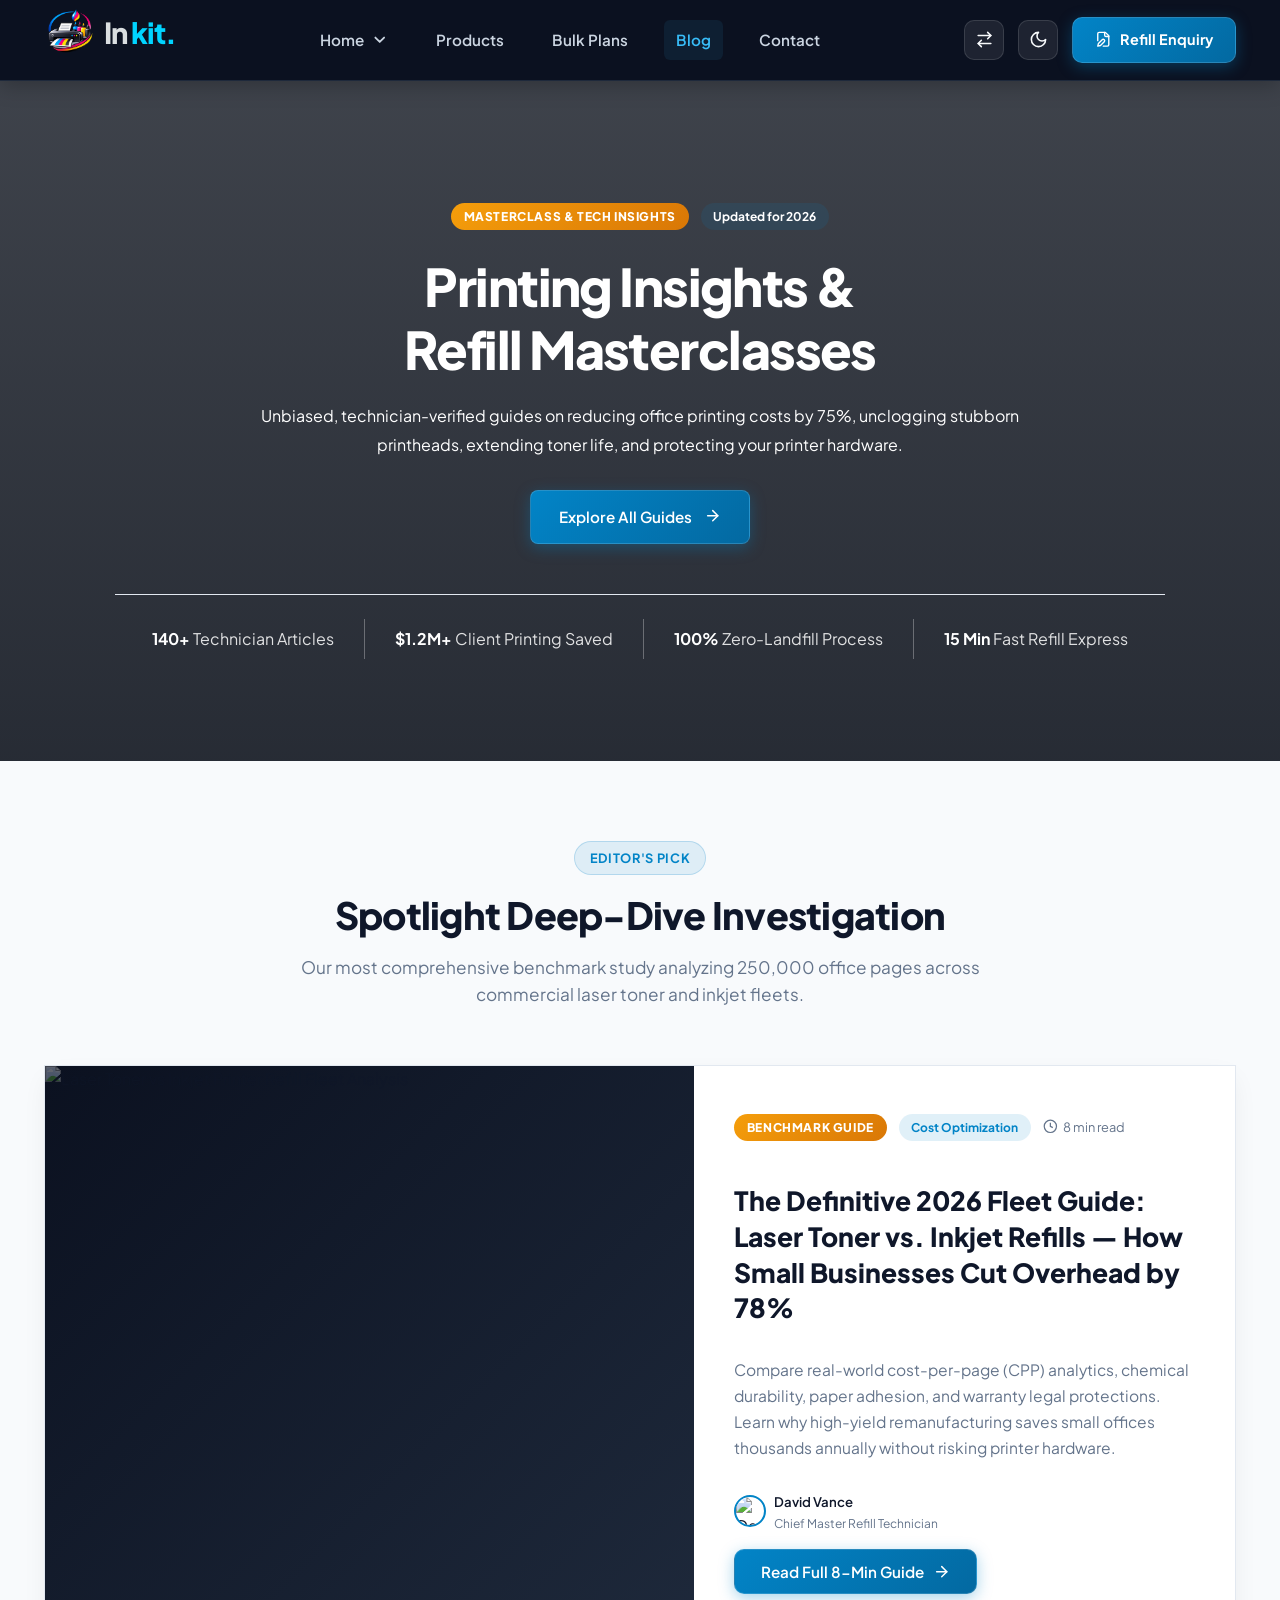
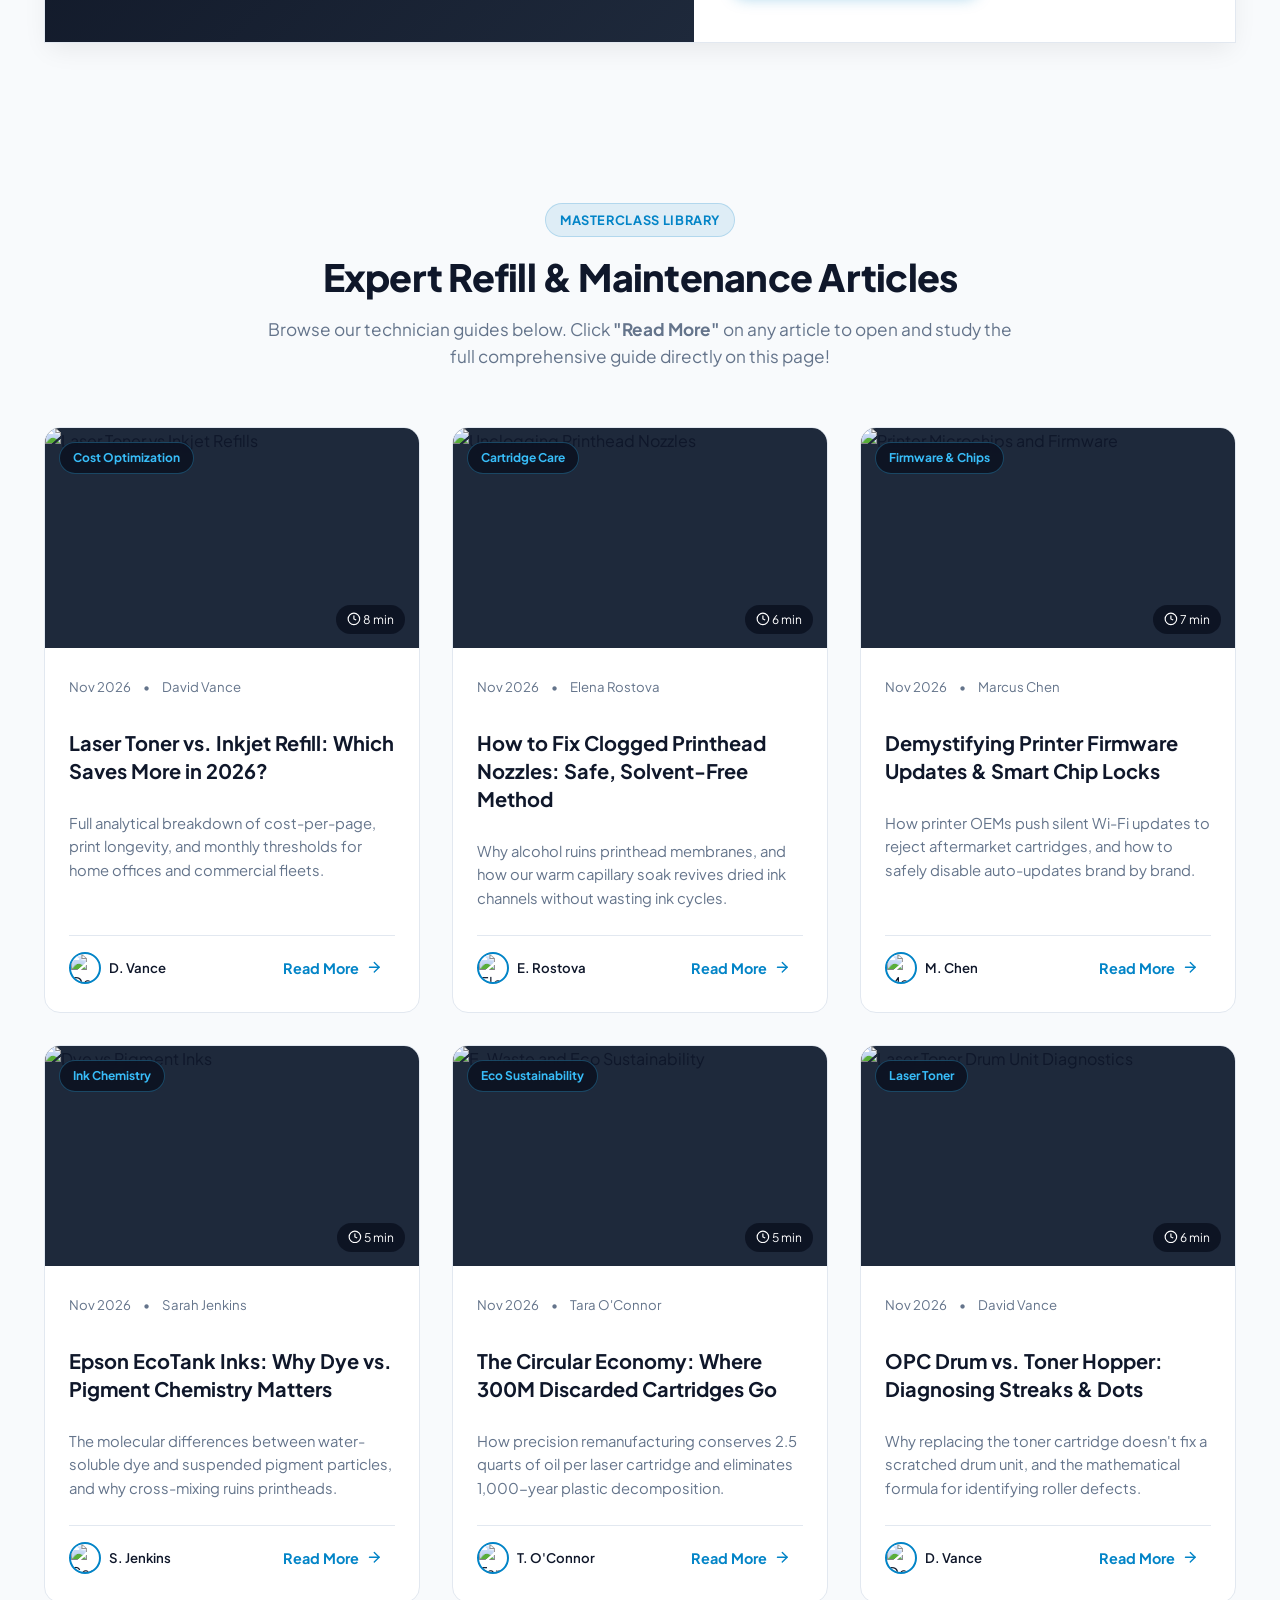
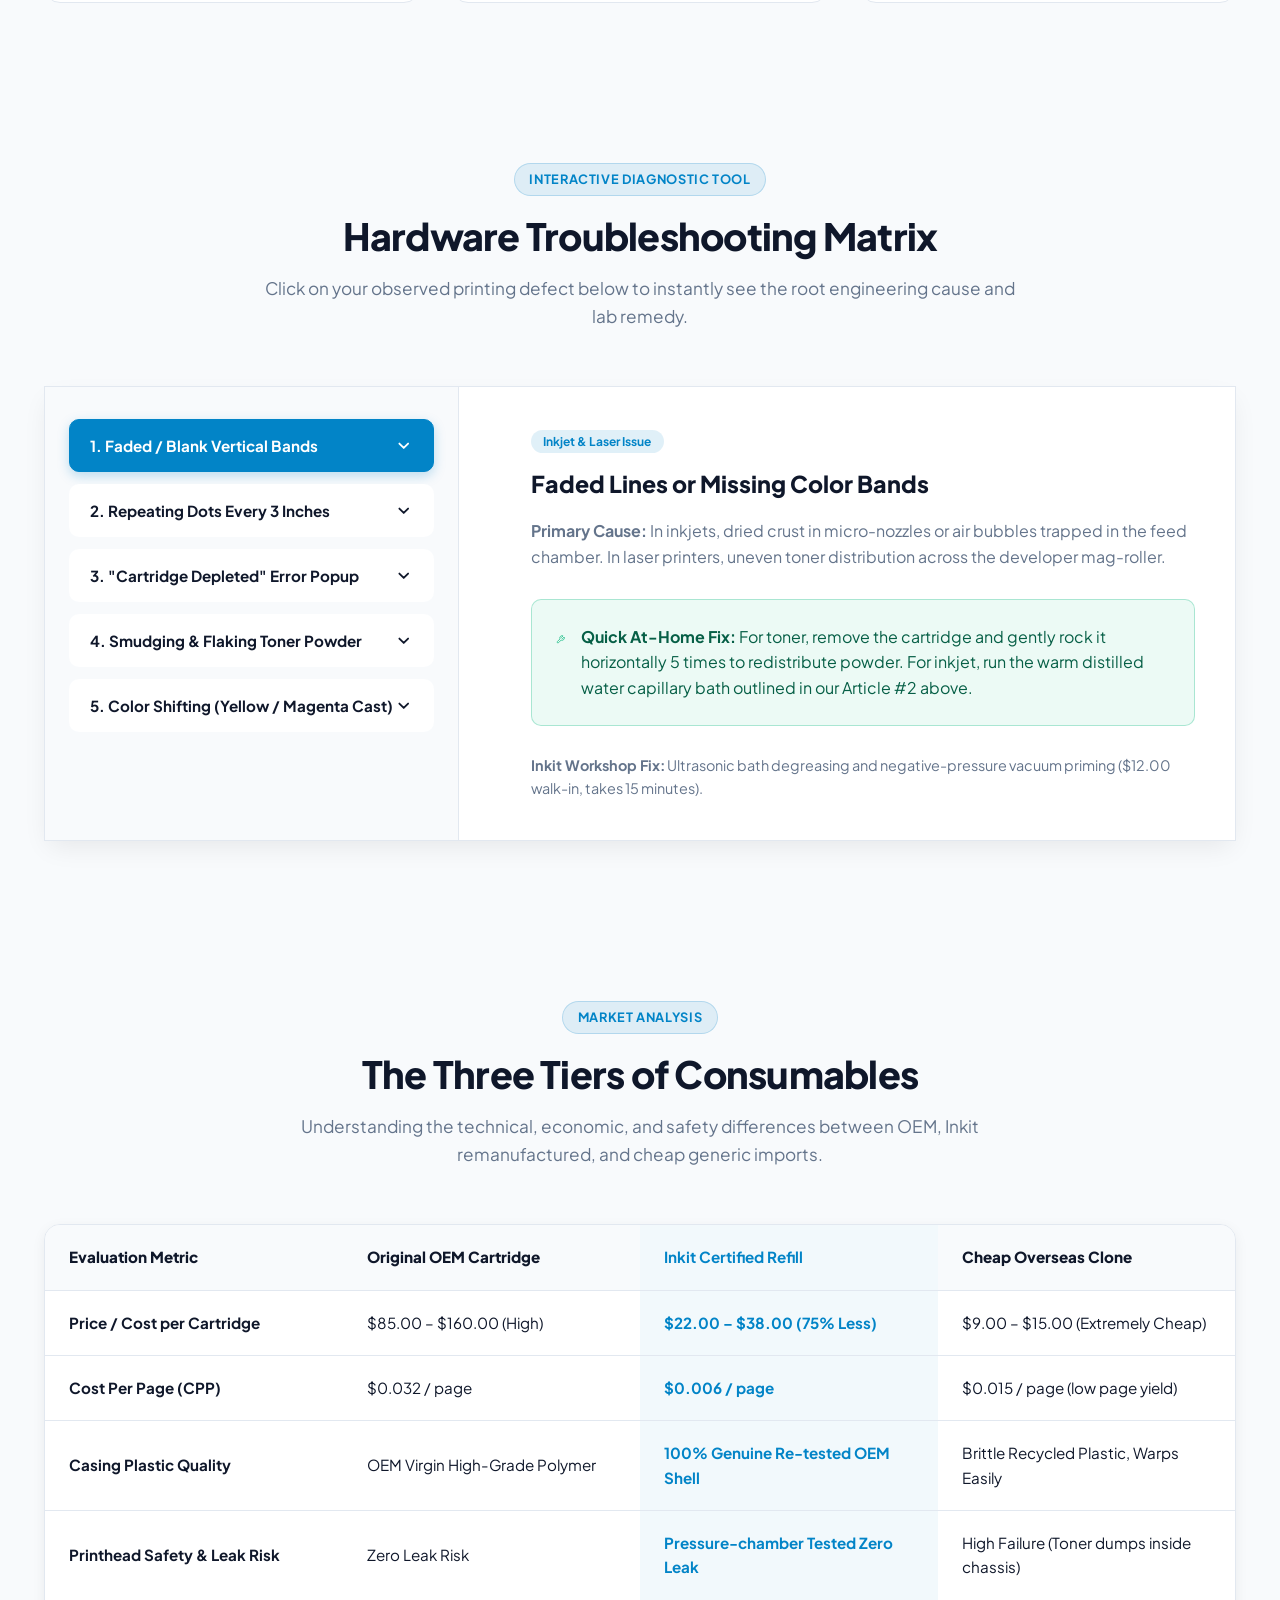
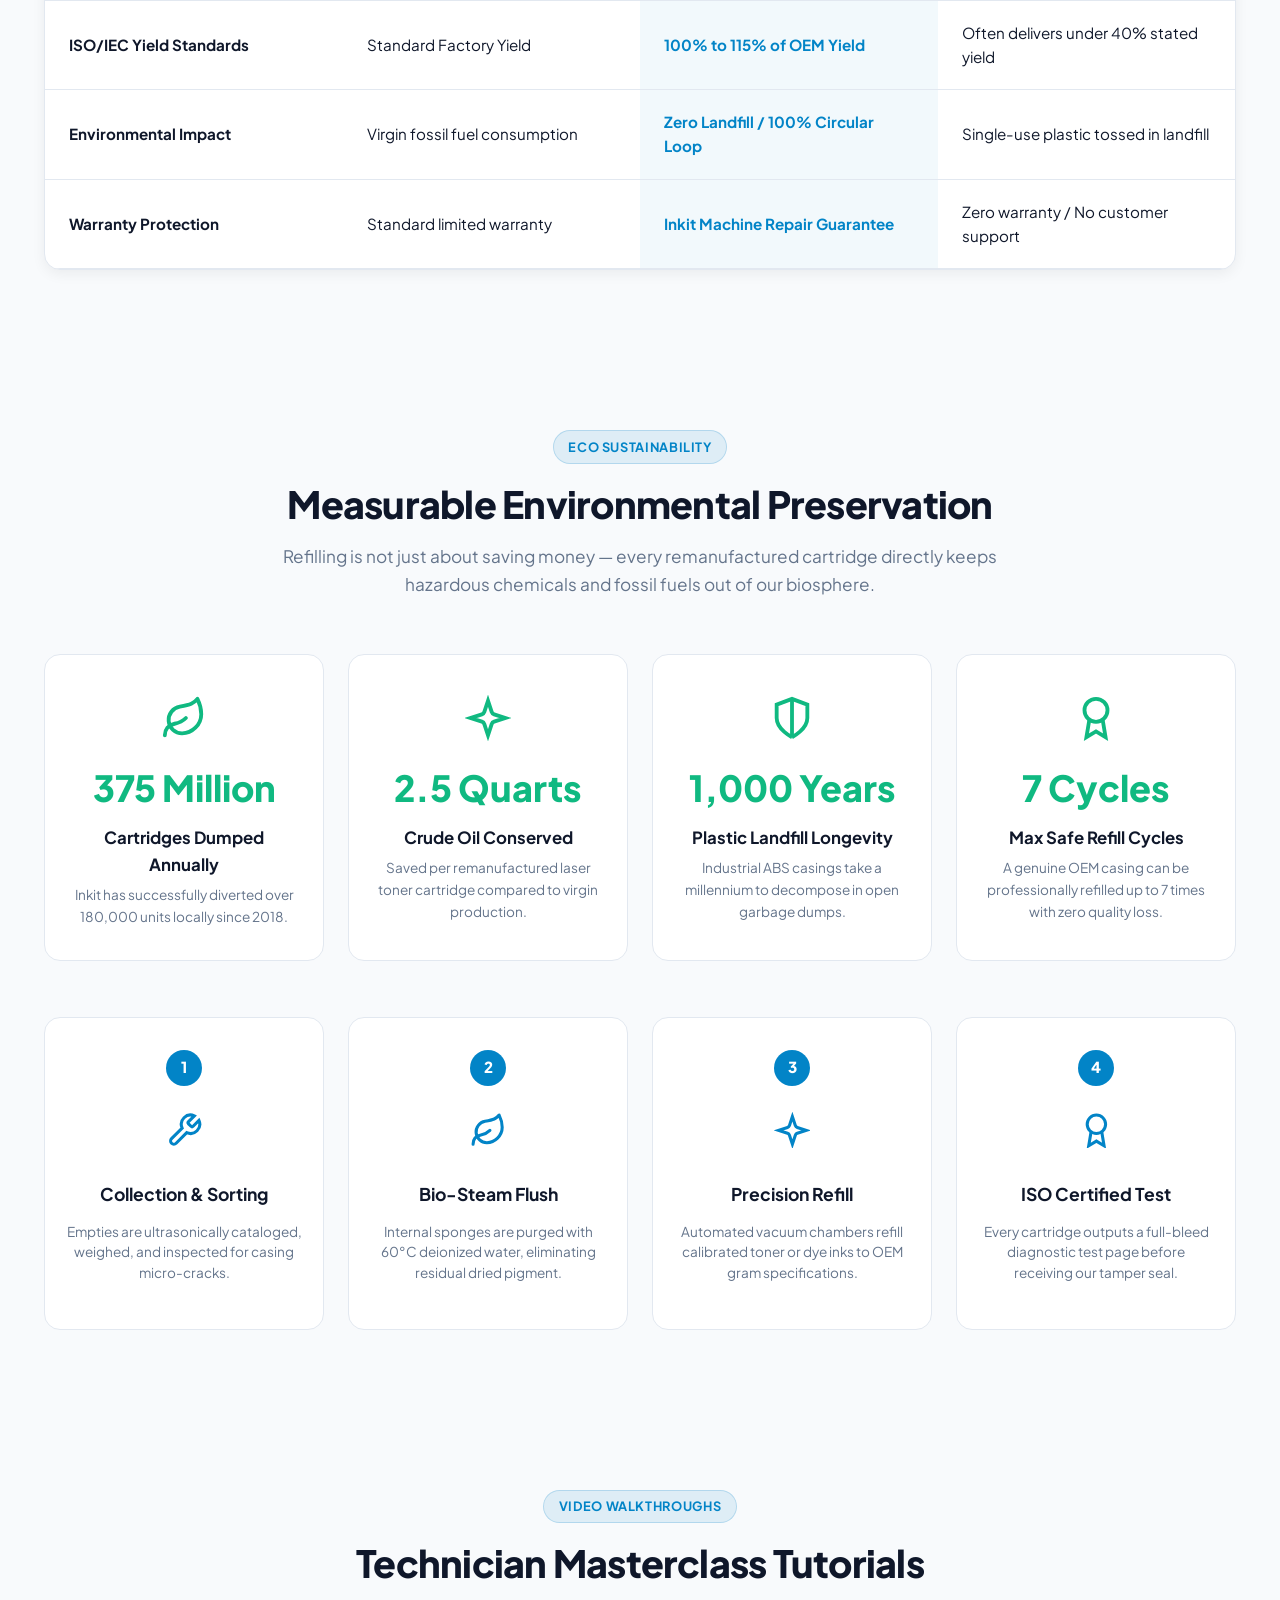
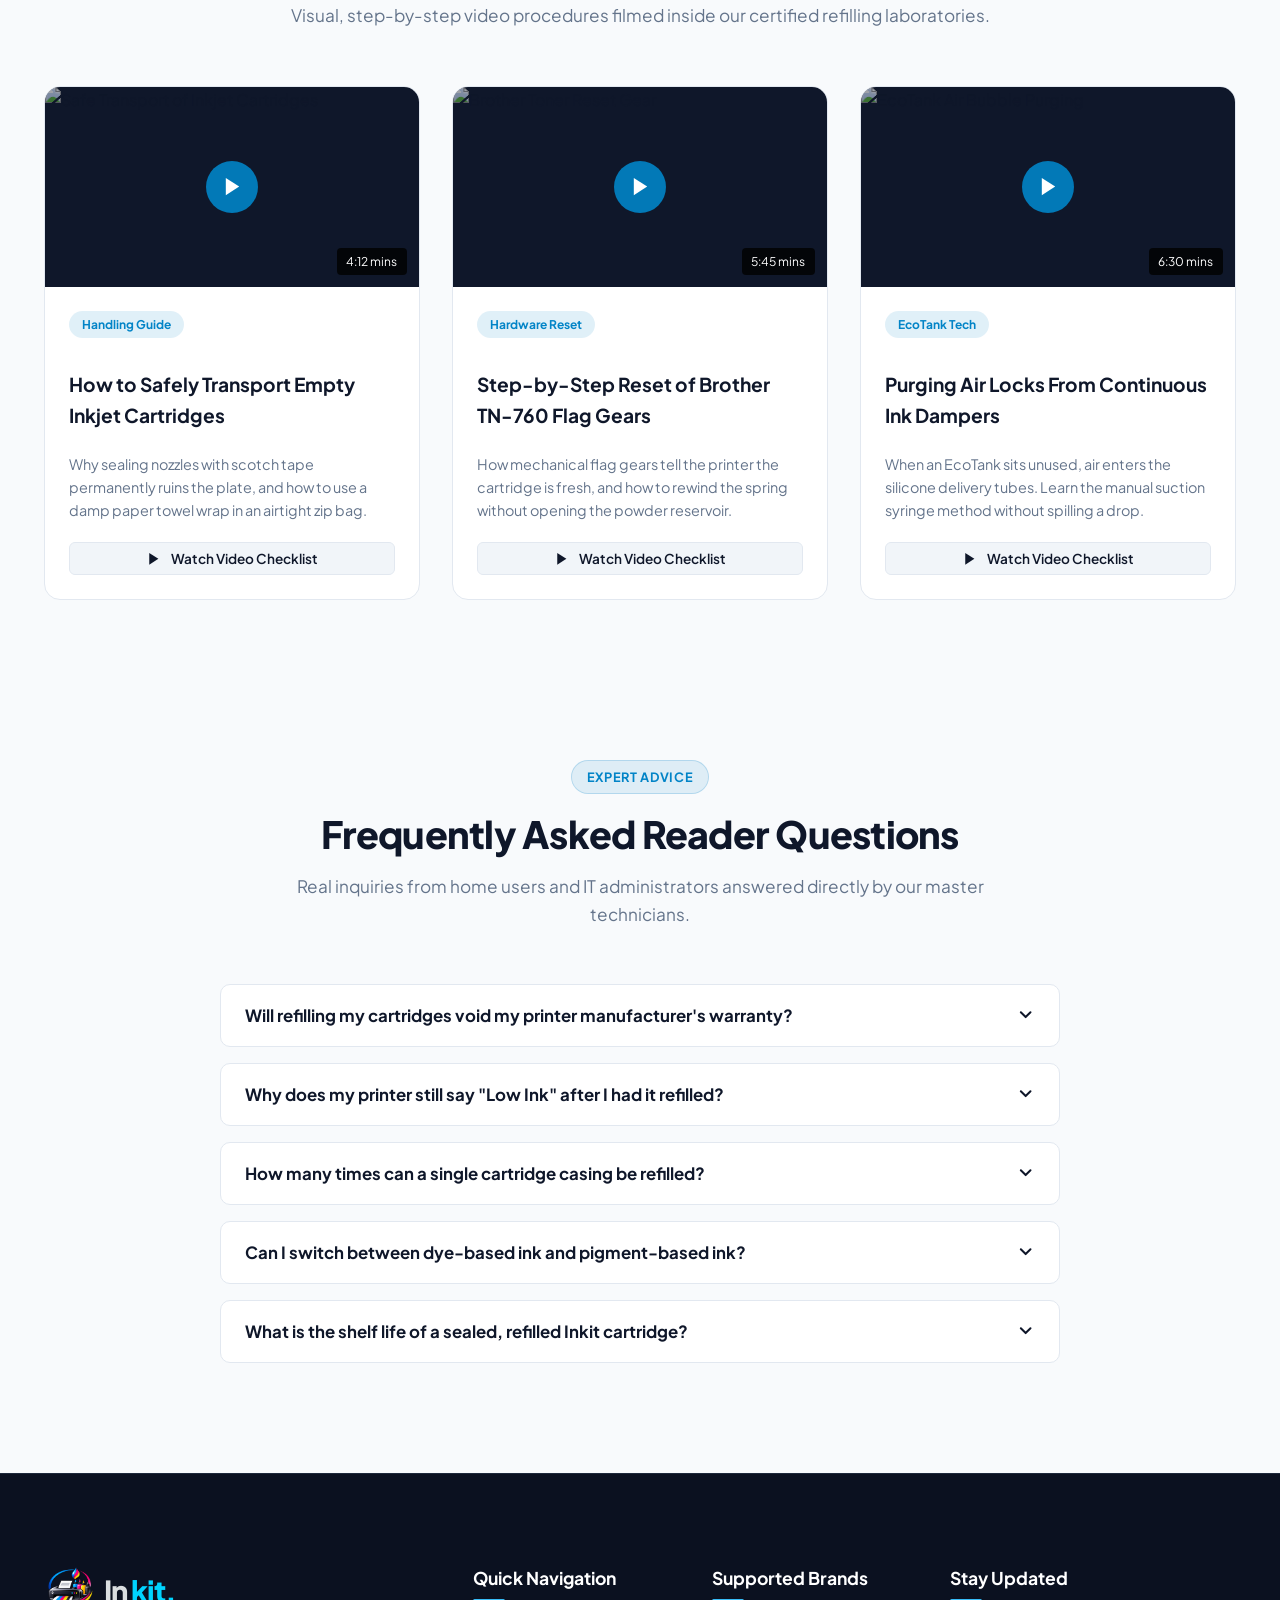
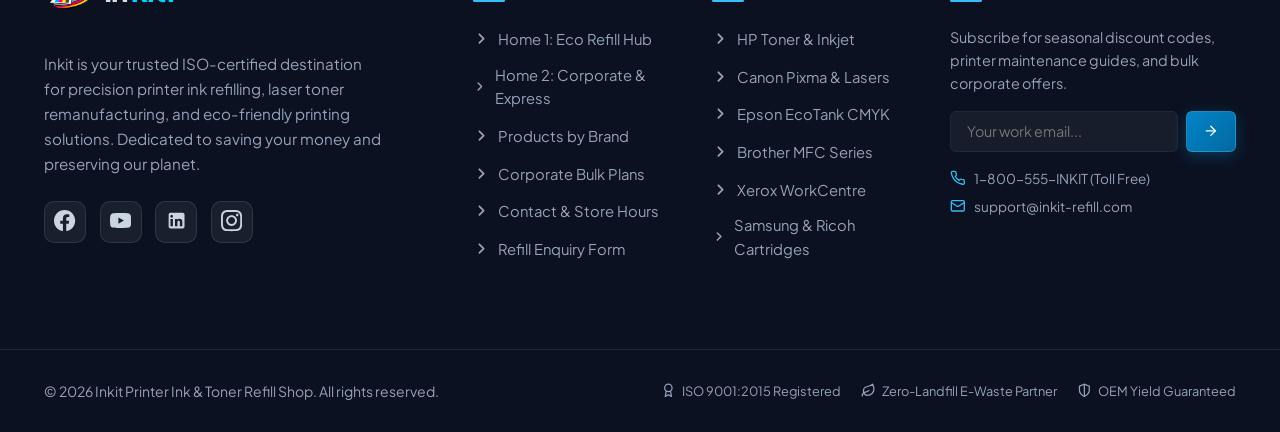
==== commit 1c1e6349: "Updated website" ====
--- a/blog.html
+++ b/blog.html
@@ -1,1119 +1,2910 @@
-<!DOCTYPE html>
+<!doctype html>
 <html lang="en" dir="ltr" data-theme="light">
-<head>
-  <meta charset="UTF-8">
-  <meta name="viewport" content="width=device-width, initial-scale=1.0">
-  <title>Inkit | Printing Insights, Refill Masterclasses & Hardware Guides</title>
-  <meta name="description" content="Inkit Knowledge Base: Technician-verified guides on reducing printer costs by 75%, unclogging printheads, toner chemistry, firmware locks, and eco-friendly printing.">
-  <link rel="icon" type="image/png" href="assets/images/logo.png">
-  
-  <!-- FontAwesome 6 Icons -->
-  <link rel="stylesheet" href="https://cdnjs.cloudflare.com/ajax/libs/font-awesome/6.5.1/css/all.min.css">
-  
-  <!-- Common & Page Stylesheets -->
-  <link rel="stylesheet" href="assets/css/common.css">
-  <link rel="stylesheet" href="assets/css/pages.css">
-</head>
-<body>
-
-  <!-- ==========================================================================
+  <head>
+    <meta charset="UTF-8" />
+    <meta name="viewport" content="width=device-width, initial-scale=1.0" />
+    <title>
+      Inkit | Printing Insights, Refill Masterclasses & Hardware Guides
+    </title>
+    <meta
+      name="description"
+      content="Inkit Knowledge Base: Technician-verified guides on reducing printer costs by 75%, unclogging printheads, toner chemistry, firmware locks, and eco-friendly printing."
+    />
+    <link rel="icon" type="image/png" href="assets/images/logo.png" />
+
+    <!-- FontAwesome 6 Icons -->
+    <link
+      rel="stylesheet"
+      href="https://cdnjs.cloudflare.com/ajax/libs/font-awesome/6.5.1/css/all.min.css"
+    />
+
+    <!-- Common & Page Stylesheets -->
+    <link rel="stylesheet" href="assets/css/common.css" />
+    <link rel="stylesheet" href="assets/css/pages.css" />
+  </head>
+  <body>
+    <!-- ==========================================================================
        NAVBAR (Unified Color: #0b1120)
        ========================================================================== -->
-  <header class="site-header">
-    <div class="container">
-      <nav class="navbar">
-        <!-- Logo redirects to index.html -->
-        <a href="index.html" class="brand-logo" title="Inkit - Home">
-          <img src="assets/images/logo.png" alt="Inkit - Ink & Toner Refill" class="site-logo-img" onerror="if(this.src.indexOf('assets/')!==-1){this.src='logo.png';}">
-          <div class="brand-text">
-            <span class="brand-name">Inkit<span class="ink-dot">.</span></span>
-            <span class="brand-tagline">Ink & Toner Refill</span>
+    <header class="site-header">
+      <div class="container">
+        <nav class="navbar">
+          <!-- Logo redirects to index.html -->
+               <a href="index.html"
+   class="footer-brand-logo"
+   title="Inkit - Home"
+   style="display:inline-flex;
+          align-items:center;
+          gap:8px;
+          text-decoration:none;
+          margin-bottom:15px;">
+
+    <img src="assets/images/logo.png"
+         alt="Inkit Logo"
+         style="width:52px;
+                height:52px;
+                object-fit:contain;
+                display:block;">
+
+    <span style="font-size:29px;
+                 font-weight:800;
+                 letter-spacing:-1px;
+                 line-height:1;
+                 color:#dadee0;">
+        In<span style="color:#00d4ff;"> kit.</span>
+    </span>
+
+</a>
+
+          <!-- Desktop Navigation Menu -->
+          <ul class="nav-menu">
+            <!-- Home Dropdown with Home 1 & Home 2 -->
+            <li class="nav-item dropdown">
+              <a href="index.html" class="nav-link dropdown-toggle">
+                <span>Home</span>
+                <span class="svg-icon-wrap chevron-icon"
+                  ><svg
+                    class="svg-icon chevron-icon"
+                    viewBox="0 0 24 24"
+                    fill="none"
+                    stroke="currentColor"
+                    stroke-width="2.5"
+                    stroke-linecap="round"
+                    stroke-linejoin="round"
+                  >
+                    <path d="m6 9 6 6 6-6" /></svg
+                ></span>
+              </a>
+              <div class="dropdown-menu">
+                <a href="index.html" class="dropdown-item">
+                  <span class="svg-icon-wrap"
+                    ><svg
+                      class="svg-icon"
+                      viewBox="0 0 24 24"
+                      fill="none"
+                      stroke="currentColor"
+                      stroke-width="2"
+                      stroke-linecap="round"
+                      stroke-linejoin="round"
+                    >
+                      <path
+                        d="M11 20A7 7 0 0 1 9.8 6.1C15.5 5 17 4.48 19 2c1 2 2 4.18 2 8 0 5.5-4.78 10-10 10Z"
+                      />
+                      <path
+                        d="M2 21c0-3 1.85-5.36 5.08-6C9.5 14.52 12 13 13 12"
+                      /></svg
+                  ></span>
+                  <div>
+                    <span class="item-title">Home 1: Eco Refill Hub</span>
+                    <span class="item-desc"
+                      >Consumer & Small Business Refills</span
+                    >
+                  </div>
+                </a>
+                <a href="home2.html" class="dropdown-item">
+                  <span class="svg-icon-wrap"
+                    ><svg
+                      class="svg-icon"
+                      viewBox="0 0 24 24"
+                      fill="none"
+                      stroke="currentColor"
+                      stroke-width="2"
+                      stroke-linecap="round"
+                      stroke-linejoin="round"
+                    >
+                      <path d="M6 22V4a2 2 0 0 1 2-2h8a2 2 0 0 1 2 2v6" />
+                      <path
+                        d="M12 22s6-3 6-7v-4l-6-2-6 2v4c0 4 6 7 6 7Z"
+                      /></svg
+                  ></span>
+                  <div>
+                    <span class="item-title">Home 2: Corporate & Express</span>
+                    <span class="item-desc"
+                      >30-Min Walk-in & Fleet Contracts</span
+                    >
+                  </div>
+                </a>
+              </div>
+            </li>
+            <li class="nav-item">
+              <a href="products.html" class="nav-link">Products</a>
+            </li>
+            <li class="nav-item">
+              <a href="bulk-plans.html" class="nav-link">Bulk Plans</a>
+            </li>
+            <li class="nav-item">
+              <a href="blog.html" class="nav-link active">Blog</a>
+            </li>
+            <li class="nav-item">
+              <a href="contact.html" class="nav-link">Contact</a>
+            </li>
+          </ul>
+
+          <!-- Navbar Controls & Action -->
+          <div class="nav-actions">
+            <!-- RTL to LTR Mode Button with Icon -->
+            <button
+              id="rtlToggleBtn"
+              class="icon-btn"
+              title="Toggle RTL / LTR text direction"
+              aria-label="Toggle Text Direction"
+            >
+              <span class="svg-icon-wrap"
+                ><svg
+                  class="svg-icon"
+                  viewBox="0 0 24 24"
+                  fill="none"
+                  stroke="currentColor"
+                  stroke-width="2"
+                  stroke-linecap="round"
+                  stroke-linejoin="round"
+                >
+                  <path d="m16 3 4 4-4 4" />
+                  <path d="M20 7H4" />
+                  <path d="m8 21-4-4 4-4" />
+                  <path d="M4 17h16" /></svg
+              ></span>
+            </button>
+
+            <!-- Dark to Light Mode Button with Icon -->
+            <button
+              id="themeToggleBtn"
+              class="icon-btn"
+              title="Toggle Dark / Light mode"
+              aria-label="Toggle Theme Mode"
+            >
+              <span class="svg-icon-wrap"
+                ><svg
+                  class="svg-icon"
+                  viewBox="0 0 24 24"
+                  fill="none"
+                  stroke="currentColor"
+                  stroke-width="2"
+                  stroke-linecap="round"
+                  stroke-linejoin="round"
+                >
+                  <path d="M12 3a6 6 0 0 0 9 9 9 9 0 1 1-9-9Z" /></svg
+              ></span>
+            </button>
+
+            <!-- CTA Button going to Contact Page Enquiry Form -->
+            <a href="contact.html#enquiry-form" class="nav-cta-btn">
+              <span class="svg-icon-wrap"
+                ><svg
+                  class="svg-icon"
+                  viewBox="0 0 24 24"
+                  fill="none"
+                  stroke="currentColor"
+                  stroke-width="2"
+                  stroke-linecap="round"
+                  stroke-linejoin="round"
+                >
+                  <path d="M12 22h6a2 2 0 0 0 2-2V7l-5-5H6a2 2 0 0 0-2 2v10" />
+                  <path d="M14 2v4a2 2 0 0 0 2 2h4" />
+                  <path d="M10.4 12.6a2 2 0 1 1 3 3L8 21l-4 1 1-4Z" /></svg
+              ></span>
+              <span>Refill Enquiry</span>
+            </a>
+
+            <!-- Mobile Hamburger Toggle -->
+            <button
+              id="mobileMenuToggle"
+              class="icon-btn mobile-nav-toggle"
+              title="Open Menu"
+              aria-label="Toggle mobile menu"
+            >
+              <span class="svg-icon-wrap"
+                ><svg
+                  class="svg-icon"
+                  viewBox="0 0 24 24"
+                  fill="none"
+                  stroke="currentColor"
+                  stroke-width="2"
+                  stroke-linecap="round"
+                  stroke-linejoin="round"
+                >
+                  <line x1="4" x2="20" y1="12" y2="12" />
+                  <line x1="4" x2="20" y1="6" y2="6" />
+                  <line x1="4" x2="20" y1="18" y2="18" /></svg
+              ></span>
+            </button>
           </div>
-        </a>
-
-        <!-- Desktop Navigation Menu -->
-        <ul class="nav-menu">
-          <!-- Home Dropdown with Home 1 & Home 2 -->
-          <li class="nav-item dropdown">
-            <a href="index.html" class="nav-link dropdown-toggle">
-              <span>Home</span>
-              <span class="svg-icon-wrap chevron-icon"><svg class="svg-icon chevron-icon" viewBox="0 0 24 24" fill="none" stroke="currentColor" stroke-width="2.5" stroke-linecap="round" stroke-linejoin="round"><path d="m6 9 6 6 6-6"/></svg></span>
-            </a>
-            <div class="dropdown-menu">
-              <a href="index.html" class="dropdown-item">
-                <span class="svg-icon-wrap"><svg class="svg-icon" viewBox="0 0 24 24" fill="none" stroke="currentColor" stroke-width="2" stroke-linecap="round" stroke-linejoin="round"><path d="M11 20A7 7 0 0 1 9.8 6.1C15.5 5 17 4.48 19 2c1 2 2 4.18 2 8 0 5.5-4.78 10-10 10Z"/><path d="M2 21c0-3 1.85-5.36 5.08-6C9.5 14.52 12 13 13 12"/></svg></span>
-                <div>
-                  <span class="item-title">Home 1: Eco Refill Hub</span>
-                  <span class="item-desc">Consumer & Small Business Refills</span>
-                </div>
-              </a>
-              <a href="home2.html" class="dropdown-item">
-                <span class="svg-icon-wrap"><svg class="svg-icon" viewBox="0 0 24 24" fill="none" stroke="currentColor" stroke-width="2" stroke-linecap="round" stroke-linejoin="round"><path d="M6 22V4a2 2 0 0 1 2-2h8a2 2 0 0 1 2 2v6"/><path d="M12 22s6-3 6-7v-4l-6-2-6 2v4c0 4 6 7 6 7Z"/></svg></span>
-                <div>
-                  <span class="item-title">Home 2: Corporate & Express</span>
-                  <span class="item-desc">30-Min Walk-in & Fleet Contracts</span>
-                </div>
-              </a>
-            </div>
-          </li>
-          <li class="nav-item">
-            <a href="products.html" class="nav-link">Products</a>
-          </li>
-          <li class="nav-item">
-            <a href="bulk-plans.html" class="nav-link">Bulk Plans</a>
-          </li>
-          <li class="nav-item">
-            <a href="blog.html" class="nav-link active">Blog</a>
-          </li>
-          <li class="nav-item">
-            <a href="contact.html" class="nav-link">Contact</a>
-          </li>
-        </ul>
-
-        <!-- Navbar Controls & Action -->
-        <div class="nav-actions">
-          <!-- RTL to LTR Mode Button with Icon -->
-          <button id="rtlToggleBtn" class="icon-btn" title="Toggle RTL / LTR text direction" aria-label="Toggle Text Direction">
-            <span class="svg-icon-wrap"><svg class="svg-icon" viewBox="0 0 24 24" fill="none" stroke="currentColor" stroke-width="2" stroke-linecap="round" stroke-linejoin="round"><path d="m16 3 4 4-4 4"/><path d="M20 7H4"/><path d="m8 21-4-4 4-4"/><path d="M4 17h16"/></svg></span>
+        </nav>
+      </div>
+    </header>
+
+    <!-- Mobile Drawer Menu -->
+    <div id="mobileDrawer" class="mobile-drawer">
+      <div class="mobile-nav-links">
+        <a href="index.html"
+          ><span class="svg-icon-wrap"
+            ><svg
+              class="svg-icon"
+              viewBox="0 0 24 24"
+              fill="none"
+              stroke="currentColor"
+              stroke-width="2"
+              stroke-linecap="round"
+              stroke-linejoin="round"
+            >
+              <path d="m3 9 9-7 9 7v11a2 2 0 0 1-2 2H5a2 2 0 0 1-2-2z" />
+              <polyline points="9 22 9 12 15 12 15 22" /></svg
+          ></span>
+          Home 1: Eco Refill Hub</a
+        >
+        <a href="home2.html"
+          ><span class="svg-icon-wrap"
+            ><svg
+              class="svg-icon"
+              viewBox="0 0 24 24"
+              fill="none"
+              stroke="currentColor"
+              stroke-width="2"
+            >
+              <rect width="16" height="20" x="4" y="2" rx="2" ry="2" />
+              <path d="M9 22v-4h6v4" /></svg
+          ></span>
+          Home 2: Corporate & Express</a
+        >
+        <a href="products.html"
+          ><span class="svg-icon-wrap"
+            ><svg
+              class="svg-icon"
+              viewBox="0 0 24 24"
+              fill="none"
+              stroke="currentColor"
+              stroke-width="2"
+              stroke-linecap="round"
+              stroke-linejoin="round"
+            >
+              <path
+                d="M21 16V8a2 2 0 0 0-1-1.73l-7-4a2 2 0 0 0-2 0l-7 4A2 2 0 0 0 3 8v8a2 2 0 0 0 1 1.73l7 4a2 2 0 0 0 2 0l7-4A2 2 0 0 0 21 16z"
+              />
+              <polyline points="3.27 6.96 12 12.01 20.73 6.96" />
+              <line x1="12" y1="22.08" x2="12" y2="12" /></svg
+          ></span>
+          Products by Brand</a
+        >
+        <a href="bulk-plans.html"
+          ><span class="svg-icon-wrap"
+            ><svg
+              class="svg-icon"
+              viewBox="0 0 24 24"
+              fill="none"
+              stroke="currentColor"
+              stroke-width="2"
+            >
+              <rect width="16" height="20" x="4" y="2" rx="2" />
+              <line x1="8" x2="16" y1="6" y2="6" /></svg
+          ></span>
+          Bulk Plans & Corporate</a
+        >
+        <a href="blog.html" class="active"
+          ><span class="svg-icon-wrap"
+            ><svg
+              class="svg-icon"
+              viewBox="0 0 24 24"
+              fill="none"
+              stroke="currentColor"
+              stroke-width="2"
+            >
+              <path
+                d="M4 19.5v-15A2.5 2.5 0 0 1 6.5 2H20v20H6.5a2.5 2.5 0 0 1-2.5-2.5Z"
+              />
+              <path d="M6 6h10" />
+              <path d="M6 10h10" /></svg
+          ></span>
+          Blog & Insights</a
+        >
+        <a href="contact.html"
+          ><span class="svg-icon-wrap"
+            ><svg
+              class="svg-icon"
+              viewBox="0 0 24 24"
+              fill="none"
+              stroke="currentColor"
+              stroke-width="2"
+            >
+              <rect width="20" height="16" x="2" y="4" rx="2" />
+              <path d="m22 7-8.97 5.7a1.94 1.94 0 0 1-2.06 0L2 7" /></svg
+          ></span>
+          Contact & Locations</a
+        >
+      </div>
+      <div class="mobile-actions">
+        <div style="display: flex; gap: 0.5rem">
+          <button
+            onclick="document.getElementById('rtlToggleBtn').click()"
+            class="icon-btn"
+            title="RTL Switch"
+          >
+            <span class="svg-icon-wrap"
+              ><svg
+                class="svg-icon"
+                viewBox="0 0 24 24"
+                fill="none"
+                stroke="currentColor"
+                stroke-width="2"
+                stroke-linecap="round"
+                stroke-linejoin="round"
+              >
+                <path d="m16 3 4 4-4 4" />
+                <path d="M20 7H4" />
+                <path d="m8 21-4-4 4-4" />
+                <path d="M4 17h16" /></svg
+            ></span>
           </button>
-
-          <!-- Dark to Light Mode Button with Icon -->
-          <button id="themeToggleBtn" class="icon-btn" title="Toggle Dark / Light mode" aria-label="Toggle Theme Mode">
-            <span class="svg-icon-wrap"><svg class="svg-icon" viewBox="0 0 24 24" fill="none" stroke="currentColor" stroke-width="2" stroke-linecap="round" stroke-linejoin="round"><path d="M12 3a6 6 0 0 0 9 9 9 9 0 1 1-9-9Z"/></svg></span>
-          </button>
-
-          <!-- CTA Button going to Contact Page Enquiry Form -->
-          <a href="contact.html#enquiry-form" class="nav-cta-btn">
-            <span class="svg-icon-wrap"><svg class="svg-icon" viewBox="0 0 24 24" fill="none" stroke="currentColor" stroke-width="2" stroke-linecap="round" stroke-linejoin="round"><path d="M12 22h6a2 2 0 0 0 2-2V7l-5-5H6a2 2 0 0 0-2 2v10"/><path d="M14 2v4a2 2 0 0 0 2 2h4"/><path d="M10.4 12.6a2 2 0 1 1 3 3L8 21l-4 1 1-4Z"/></svg></span>
-            <span>Refill Enquiry</span>
-          </a>
-
-          <!-- Mobile Hamburger Toggle -->
-          <button id="mobileMenuToggle" class="icon-btn mobile-nav-toggle" title="Open Menu" aria-label="Toggle mobile menu">
-            <span class="svg-icon-wrap"><svg class="svg-icon" viewBox="0 0 24 24" fill="none" stroke="currentColor" stroke-width="2" stroke-linecap="round" stroke-linejoin="round"><line x1="4" x2="20" y1="12" y2="12"/><line x1="4" x2="20" y1="6" y2="6"/><line x1="4" x2="20" y1="18" y2="18"/></svg></span>
+          <button
+            onclick="document.getElementById('themeToggleBtn').click()"
+            class="icon-btn"
+            title="Theme Switch"
+          >
+            <span class="svg-icon-wrap"
+              ><svg
+                class="svg-icon"
+                viewBox="0 0 24 24"
+                fill="none"
+                stroke="currentColor"
+                stroke-width="2"
+                stroke-linecap="round"
+                stroke-linejoin="round"
+              >
+                <path d="M12 3a6 6 0 0 0 9 9 9 9 0 1 1-9-9Z" /></svg
+            ></span>
           </button>
         </div>
-      </nav>
+        <a href="contact.html#enquiry-form" class="btn btn-primary btn-sm">
+          <span class="svg-icon-wrap"
+            ><svg
+              class="svg-icon"
+              viewBox="0 0 24 24"
+              fill="none"
+              stroke="currentColor"
+              stroke-width="2"
+              stroke-linecap="round"
+              stroke-linejoin="round"
+            >
+              <path d="M12 22h6a2 2 0 0 0 2-2V7l-5-5H6a2 2 0 0 0-2 2v10" />
+              <path d="M14 2v4a2 2 0 0 0 2 2h4" />
+              <path d="M10.4 12.6a2 2 0 1 1 3 3L8 21l-4 1 1-4Z" /></svg
+          ></span>
+          Refill Enquiry
+        </a>
+      </div>
     </div>
-  </header>
-
-  <!-- Mobile Drawer Menu -->
-  <div id="mobileDrawer" class="mobile-drawer">
-    <div class="mobile-nav-links">
-      <a href="index.html"><span class="svg-icon-wrap"><svg class="svg-icon" viewBox="0 0 24 24" fill="none" stroke="currentColor" stroke-width="2" stroke-linecap="round" stroke-linejoin="round"><path d="m3 9 9-7 9 7v11a2 2 0 0 1-2 2H5a2 2 0 0 1-2-2z"/><polyline points="9 22 9 12 15 12 15 22"/></svg></span> Home 1: Eco Refill Hub</a>
-      <a href="home2.html"><span class="svg-icon-wrap"><svg class="svg-icon" viewBox="0 0 24 24" fill="none" stroke="currentColor" stroke-width="2"><rect width="16" height="20" x="4" y="2" rx="2" ry="2"/><path d="M9 22v-4h6v4"/></svg></span> Home 2: Corporate & Express</a>
-      <a href="products.html"><span class="svg-icon-wrap"><svg class="svg-icon" viewBox="0 0 24 24" fill="none" stroke="currentColor" stroke-width="2" stroke-linecap="round" stroke-linejoin="round"><path d="M21 16V8a2 2 0 0 0-1-1.73l-7-4a2 2 0 0 0-2 0l-7 4A2 2 0 0 0 3 8v8a2 2 0 0 0 1 1.73l7 4a2 2 0 0 0 2 0l7-4A2 2 0 0 0 21 16z"/><polyline points="3.27 6.96 12 12.01 20.73 6.96"/><line x1="12" y1="22.08" x2="12" y2="12"/></svg></span> Products by Brand</a>
-      <a href="bulk-plans.html"><span class="svg-icon-wrap"><svg class="svg-icon" viewBox="0 0 24 24" fill="none" stroke="currentColor" stroke-width="2"><rect width="16" height="20" x="4" y="2" rx="2"/><line x1="8" x2="16" y1="6" y2="6"/></svg></span> Bulk Plans & Corporate</a>
-      <a href="blog.html" class="active"><span class="svg-icon-wrap"><svg class="svg-icon" viewBox="0 0 24 24" fill="none" stroke="currentColor" stroke-width="2"><path d="M4 19.5v-15A2.5 2.5 0 0 1 6.5 2H20v20H6.5a2.5 2.5 0 0 1-2.5-2.5Z"/><path d="M6 6h10"/><path d="M6 10h10"/></svg></span> Blog & Insights</a>
-      <a href="contact.html"><span class="svg-icon-wrap"><svg class="svg-icon" viewBox="0 0 24 24" fill="none" stroke="currentColor" stroke-width="2"><rect width="20" height="16" x="2" y="4" rx="2"/><path d="m22 7-8.97 5.7a1.94 1.94 0 0 1-2.06 0L2 7"/></svg></span> Contact & Locations</a>
-    </div>
-    <div class="mobile-actions">
-      <div style="display:flex; gap: 0.5rem;">
-        <button onclick="document.getElementById('rtlToggleBtn').click()" class="icon-btn" title="RTL Switch">
-          <span class="svg-icon-wrap"><svg class="svg-icon" viewBox="0 0 24 24" fill="none" stroke="currentColor" stroke-width="2" stroke-linecap="round" stroke-linejoin="round"><path d="m16 3 4 4-4 4"/><path d="M20 7H4"/><path d="m8 21-4-4 4-4"/><path d="M4 17h16"/></svg></span>
-        </button>
-        <button onclick="document.getElementById('themeToggleBtn').click()" class="icon-btn" title="Theme Switch">
-          <span class="svg-icon-wrap"><svg class="svg-icon" viewBox="0 0 24 24" fill="none" stroke="currentColor" stroke-width="2" stroke-linecap="round" stroke-linejoin="round"><path d="M12 3a6 6 0 0 0 9 9 9 9 0 1 1-9-9Z"/></svg></span>
-        </button>
-      </div>
-      <a href="contact.html#enquiry-form" class="btn btn-primary btn-sm">
-        <span class="svg-icon-wrap"><svg class="svg-icon" viewBox="0 0 24 24" fill="none" stroke="currentColor" stroke-width="2" stroke-linecap="round" stroke-linejoin="round"><path d="M12 22h6a2 2 0 0 0 2-2V7l-5-5H6a2 2 0 0 0-2 2v10"/><path d="M14 2v4a2 2 0 0 0 2 2h4"/><path d="M10.4 12.6a2 2 0 1 1 3 3L8 21l-4 1 1-4Z"/></svg></span>
-        Refill Enquiry
-      </a>
-    </div>
-  </div>
-
-  <main>
-    <!-- ==========================================================================
+
+    <main>
+      <!-- ==========================================================================
          SECTION 1: HERO SECTION WITH LIVE SEARCH & FILTER TAGS
          ========================================================================== -->
 
-
-<section class="page-hero blog-hero-section" id="blog-hero"
-  style="
-    background:
-      linear-gradient(rgba(10, 15, 25, 0.78), rgba(10, 15, 25, 0.88)),
-      url('https://images.unsplash.com/photo-1612815154858-60aa4c59eaa6?auto=format&fit=crop&w=1920&q=85')
-      center center / cover no-repeat;
-    min-height: 680px;
-    display: flex;
-    align-items: center;
-    justify-content: center;
-    text-align: center;
-    padding: 100px 0 80px;
-  ">
-
-  <div class="container">
-    <div class="blog-hero-wrap"
-      style="
-        max-width: 1050px;
-        margin: 0 auto;
-        display: flex;
-        flex-direction: column;
-        align-items: center;
-        text-align: center;
-      ">
-
-      <!-- Badges -->
-      <div class="badge-tag-row"
+      <section
+        class="page-hero blog-hero-section"
+        id="blog-hero"
         style="
+          background:
+            linear-gradient(rgba(10, 15, 25, 0.78), rgba(10, 15, 25, 0.88)),
+            url(&quot;https://images.unsplash.com/photo-1612815154858-60aa4c59eaa6?auto=format&fit=crop&w=1920&q=85&quot;)
+              center center / cover no-repeat;
+          min-height: 680px;
           display: flex;
+          align-items: center;
           justify-content: center;
-          align-items: center;
-          flex-wrap: wrap;
-          gap: 12px;
-          margin-bottom: 25px;
-        ">
-        <span class="editor-badge">Masterclass & Tech Insights</span>
-        <span class="article-category-pill">Updated for 2026</span>
-      </div>
-
-      <!-- Heading -->
-      <h1 class="hero-title"
-        style="
-          max-width: 900px;
-          margin: 0 auto 22px;
           text-align: center;
-          line-height: 1.2;
-        ">
-        Printing Insights & <br>
-        <span>Refill Masterclasses</span>
-      </h1>
-
-      <!-- Description -->
-      <p class="hero-subtitle"
-        style="
-          max-width: 760px;
-          margin: 0 auto 30px;
-          text-align: center;
-          line-height: 1.8;
-        ">
-        Unbiased, technician-verified guides on reducing office printing
-        costs by 75%, unclogging stubborn printheads, extending toner life,
-        and protecting your printer hardware.
-      </p>
-
-      <!-- CTA -->
-      <div class="blog-hero-cta" style="margin-bottom: 25px;">
-        <a href="#blog-articles" class="btn btn-primary"
-          style="
-            display: inline-flex;
-            align-items: center;
-            justify-content: center;
-            gap: 12px;
-            padding: 14px 28px;
-            text-decoration: none;
-            border-radius: 8px;
-            font-weight: 600;
-          ">
-          Explore All Guides
-          <i class="fa-solid fa-arrow-right"></i>
-        </a>
-      </div>
-
-      <!-- Statistics -->
-      <div class="hero-stats"
-        style="
-          width: 100%;
-          display: flex;
-          justify-content: center;
-          align-items: center;
-          flex-wrap: wrap;
-          gap: 30px;
-          margin-top: 25px;
-        ">
-
-        <div class="stat-item" style="text-align: center;">
-          <span class="stat-number">140+</span>
-          <span class="stat-label">Technician Articles</span>
+          padding: 100px 0 80px;
+        "
+      >
+        <div class="container">
+          <div
+            class="blog-hero-wrap"
+            style="
+              max-width: 1050px;
+              margin: 0 auto;
+              display: flex;
+              flex-direction: column;
+              align-items: center;
+              text-align: center;
+            "
+          >
+            <!-- Badges -->
+            <div
+              class="badge-tag-row"
+              style="
+                display: flex;
+                justify-content: center;
+                align-items: center;
+                flex-wrap: wrap;
+                gap: 12px;
+                margin-bottom: 25px;
+              "
+            >
+              <span class="editor-badge">Masterclass & Tech Insights</span>
+              <span class="article-category-pill">Updated for 2026</span>
+            </div>
+
+            <!-- Heading -->
+            <h1
+              class="hero-title"
+              style="
+                max-width: 900px;
+                margin: 0 auto 22px;
+                text-align: center;
+                line-height: 1.2;
+              "
+            >
+              Printing Insights & <br />
+              <span>Refill Masterclasses</span>
+            </h1>
+
+            <!-- Description -->
+            <p
+              class="hero-subtitle"
+              style="
+                max-width: 760px;
+                margin: 0 auto 30px;
+                text-align: center;
+                line-height: 1.8;
+              "
+            >
+              Unbiased, technician-verified guides on reducing office printing
+              costs by 75%, unclogging stubborn printheads, extending toner
+              life, and protecting your printer hardware.
+            </p>
+
+            <!-- CTA -->
+            <div class="blog-hero-cta" style="margin-bottom: 25px">
+              <a
+                href="#blog-articles"
+                class="btn btn-primary"
+                style="
+                  display: inline-flex;
+                  align-items: center;
+                  justify-content: center;
+                  gap: 12px;
+                  padding: 14px 28px;
+                  text-decoration: none;
+                  border-radius: 8px;
+                  font-weight: 600;
+                "
+              >
+                Explore All Guides
+                <i class="fa-solid fa-arrow-right"></i>
+              </a>
+            </div>
+
+            <!-- Statistics -->
+            <div
+              class="hero-stats"
+              style="
+                width: 100%;
+                display: flex;
+                justify-content: center;
+                align-items: center;
+                flex-wrap: wrap;
+                gap: 30px;
+                margin-top: 25px;
+              "
+            >
+              <div class="stat-item" style="text-align: center">
+                <span class="stat-number">140+</span>
+                <span class="stat-label">Technician Articles</span>
+              </div>
+
+              <div class="stat-divider"></div>
+
+              <div class="stat-item" style="text-align: center">
+                <span class="stat-number">$1.2M+</span>
+                <span class="stat-label">Client Printing Saved</span>
+              </div>
+
+              <div class="stat-divider"></div>
+
+              <div class="stat-item" style="text-align: center">
+                <span class="stat-number">100%</span>
+                <span class="stat-label">Zero-Landfill Process</span>
+              </div>
+
+              <div class="stat-divider"></div>
+
+              <div class="stat-item" style="text-align: center">
+                <span class="stat-number">15 Min</span>
+                <span class="stat-label">Fast Refill Express</span>
+              </div>
+            </div>
+          </div>
         </div>
-
-        <div class="stat-divider"></div>
-
-        <div class="stat-item" style="text-align: center;">
-          <span class="stat-number">$1.2M+</span>
-          <span class="stat-label">Client Printing Saved</span>
-        </div>
-
-        <div class="stat-divider"></div>
-
-        <div class="stat-item" style="text-align: center;">
-          <span class="stat-number">100%</span>
-          <span class="stat-label">Zero-Landfill Process</span>
-        </div>
-
-        <div class="stat-divider"></div>
-
-        <div class="stat-item" style="text-align: center;">
-          <span class="stat-number">15 Min</span>
-          <span class="stat-label">Fast Refill Express</span>
-        </div>
-
-      </div>
-
-    </div>
-  </div>
-</section>
-
-
-
-    <!-- ==========================================================================
+      </section>
+
+      <!-- ==========================================================================
          SECTION 2: FEATURED EDITOR'S CHOICE SPOTLIGHT
          ========================================================================== -->
-    <section class="section-py bg-surface" id="featured-article">
-      <div class="container">
-        <div class="section-header">
-          <span class="section-badge">Editor's Pick</span>
-          <h2 class="section-title">Spotlight Deep-Dive Investigation</h2>
-          <p class="section-subtitle">Our most comprehensive benchmark study analyzing 250,000 office pages across commercial laser toner and inkjet fleets.</p>
+      <section class="section-py bg-surface" id="featured-article">
+        <div class="container">
+          <div class="section-header">
+            <span class="section-badge">Editor's Pick</span>
+            <h2 class="section-title">Spotlight Deep-Dive Investigation</h2>
+            <p class="section-subtitle">
+              Our most comprehensive benchmark study analyzing 250,000 office
+              pages across commercial laser toner and inkjet fleets.
+            </p>
+          </div>
+
+          <div class="featured-article-card">
+            <div class="featured-img-col">
+              <img
+                src="https://images.unsplash.com/photo-1612815154858-60aa4c59eaa6?auto=format&fit=crop&w=1000&q=80"
+                alt="Laser Toner vs Inkjet Printer Refill Fleet Analysis"
+              />
+            </div>
+
+            <div class="featured-content-col">
+              <div class="badge-tag-row">
+                <span class="editor-badge">Benchmark Guide</span>
+                <span class="article-category-pill">Cost Optimization</span>
+                <span
+                  style="
+                    font-size: 0.8rem;
+                    color: var(--text-muted);
+                    display: inline-flex;
+                    align-items: center;
+                    gap: 0.3rem;
+                  "
+                >
+                  <span class="svg-icon-wrap"
+                    ><svg
+                      class="svg-icon"
+                      viewBox="0 0 24 24"
+                      fill="none"
+                      stroke="currentColor"
+                      stroke-width="2"
+                    >
+                      <circle cx="12" cy="12" r="10" />
+                      <polyline points="12 6 12 12 16 14" /></svg
+                  ></span>
+                  8 min read
+                </span>
+              </div>
+
+              <h3
+                style="
+                  font-size: 1.65rem;
+                  font-weight: 800;
+                  line-height: 1.35;
+                  margin-bottom: 1rem;
+                  color: var(--text-main);
+                "
+              >
+                The Definitive 2026 Fleet Guide: Laser Toner vs. Inkjet Refills
+                — How Small Businesses Cut Overhead by 78%
+              </h3>
+
+              <p
+                style="
+                  color: var(--text-muted);
+                  font-size: 0.975rem;
+                  line-height: 1.65;
+                  margin-bottom: 1.75rem;
+                "
+              >
+                Compare real-world cost-per-page (CPP) analytics, chemical
+                durability, paper adhesion, and warranty legal protections.
+                Learn why high-yield remanufacturing saves small offices
+                thousands annually without risking printer hardware.
+              </p>
+
+              <div
+                style="
+                  display: flex;
+                  align-items: center;
+                  justify-content: space-between;
+                  flex-wrap: wrap;
+                  gap: 1rem;
+                "
+              >
+                <div class="author-chip">
+                  <img
+                    src="assets/images/logo-icon.png"
+                    alt="David Vance"
+                    class="author-chip-avatar"
+                  />
+                  <div>
+                    <span class="author-chip-name">David Vance</span>
+                    <span
+                      style="
+                        font-size: 0.75rem;
+                        color: var(--text-muted);
+                        display: block;
+                      "
+                      >Chief Master Refill Technician</span
+                    >
+                  </div>
+                </div>
+
+                <!-- Interactive Read More Trigger -->
+                <button class="btn btn-primary" data-article-id="article-1">
+                  <span>Read Full 8-Min Guide</span>
+                  <span class="svg-icon-wrap"
+                    ><svg
+                      class="svg-icon"
+                      viewBox="0 0 24 24"
+                      fill="none"
+                      stroke="currentColor"
+                      stroke-width="2"
+                      stroke-linecap="round"
+                      stroke-linejoin="round"
+                    >
+                      <path d="M5 12h14" />
+                      <path d="m12 5 7 7-7 7" /></svg
+                  ></span>
+                </button>
+              </div>
+            </div>
+          </div>
         </div>
-
-        <div class="featured-article-card">
-          <div class="featured-img-col">
-            <img src="https://images.unsplash.com/photo-1612815154858-60aa4c59eaa6?auto=format&fit=crop&w=1000&q=80" alt="Laser Toner vs Inkjet Printer Refill Fleet Analysis">
-          
+      </section>
+
+      <!-- ==========================================================================
+         SECTION 3: INTERACTIVE ARTICLES GRID WITH IN-PAGE DETAIL VIEWER
+         ========================================================================== -->
+      <section class="section-py" id="articles-section">
+        <div class="container">
+          <div class="section-header">
+            <span class="section-badge">Masterclass Library</span>
+            <h2 class="section-title">Expert Refill & Maintenance Articles</h2>
+            <p class="section-subtitle">
+              Browse our technician guides below. Click
+              <strong>"Read More"</strong> on any article to open and study the
+              full comprehensive guide directly on this page!
+            </p>
           </div>
 
-          <div class="featured-content-col">
-            <div class="badge-tag-row">
-              <span class="editor-badge">Benchmark Guide</span>
-              <span class="article-category-pill">Cost Optimization</span>
-              <span style="font-size: 0.8rem; color: var(--text-muted); display: inline-flex; align-items: center; gap: 0.3rem;">
-                <span class="svg-icon-wrap"><svg class="svg-icon" viewBox="0 0 24 24" fill="none" stroke="currentColor" stroke-width="2"><circle cx="12" cy="12" r="10"/><polyline points="12 6 12 12 16 14"/></svg></span> 8 min read
-              </span>
-            </div>
-
-            <h3 style="font-size: 1.65rem; font-weight: 800; line-height: 1.35; margin-bottom: 1rem; color: var(--text-main);">
-              The Definitive 2026 Fleet Guide: Laser Toner vs. Inkjet Refills — How Small Businesses Cut Overhead by 78%
-            </h3>
-
-            <p style="color: var(--text-muted); font-size: 0.975rem; line-height: 1.65; margin-bottom: 1.75rem;">
-              Compare real-world cost-per-page (CPP) analytics, chemical durability, paper adhesion, and warranty legal protections. Learn why high-yield remanufacturing saves small offices thousands annually without risking printer hardware.
+          <!-- In-Page Article Detail Viewer (Expands inline on click!) -->
+          <article
+            id="inpageArticleViewer"
+            class="inpage-article-viewer"
+            aria-live="polite"
+          >
+            <div class="viewer-top-nav">
+              <button
+                class="back-to-articles-btn"
+                aria-label="Return to all articles"
+              >
+                <span class="svg-icon-wrap"
+                  ><svg
+                    class="svg-icon"
+                    viewBox="0 0 24 24"
+                    fill="none"
+                    stroke="currentColor"
+                    stroke-width="2"
+                    stroke-linecap="round"
+                    stroke-linejoin="round"
+                  >
+                    <path d="M19 12H5" />
+                    <path d="m12 19-7-7 7-7" /></svg
+                ></span>
+                <span>Back to All Articles</span>
+              </button>
+              <div style="display: flex; align-items: center; gap: 0.75rem">
+                <button
+                  class="feedback-btn"
+                  onclick="window.print()"
+                  title="Print Guide"
+                >
+                  <span class="svg-icon-wrap"
+                    ><svg
+                      class="svg-icon"
+                      viewBox="0 0 24 24"
+                      fill="none"
+                      stroke="currentColor"
+                      stroke-width="2"
+                    >
+                      <polyline points="6 9 6 2 18 2 18 9" />
+                      <path
+                        d="M6 18H4a2 2 0 0 1-2-2v-5a2 2 0 0 1 2-2h16a2 2 0 0 1 2 2v5a2 2 0 0 1-2 2h-2"
+                      />
+                      <rect width="12" height="8" x="6" y="14" /></svg
+                  ></span>
+                  <span>Print Guide</span>
+                </button>
+                <button
+                  class="feedback-btn"
+                  onclick="
+                    navigator.clipboard?.writeText(window.location.href);
+                    InkitApp.showToast(
+                      'Article link copied to clipboard!',
+                      'success',
+                    );
+                  "
+                  title="Share Link"
+                >
+                  <span class="svg-icon-wrap"
+                    ><svg
+                      class="svg-icon"
+                      viewBox="0 0 24 24"
+                      fill="none"
+                      stroke="currentColor"
+                      stroke-width="2"
+                    >
+                      <circle cx="18" cy="5" r="3" />
+                      <circle cx="6" cy="12" r="3" />
+                      <circle cx="18" cy="19" r="3" />
+                      <line x1="8.59" x2="15.42" y1="13.51" y2="17.49" />
+                      <line x1="15.41" x2="8.59" y1="6.51" y2="10.49" /></svg
+                  ></span>
+                  <span>Share</span>
+                </button>
+              </div>
+            </div>
+
+            <div class="viewer-article-header">
+              <div class="badge-tag-row">
+                <span id="viewerCategory" class="article-category-pill"
+                  >Category</span
+                >
+                <span
+                  style="
+                    display: inline-flex;
+                    align-items: center;
+                    gap: 0.35rem;
+                    font-size: 0.85rem;
+                    color: var(--text-muted);
+                  "
+                >
+                  <span class="svg-icon-wrap"
+                    ><svg
+                      class="svg-icon"
+                      viewBox="0 0 24 24"
+                      fill="none"
+                      stroke="currentColor"
+                      stroke-width="2"
+                    >
+                      <rect width="18" height="18" x="3" y="4" rx="2" ry="2" />
+                      <line x1="16" x2="16" y1="2" y2="6" />
+                      <line x1="8" x2="8" y1="2" y2="6" />
+                      <line x1="3" x2="21" y1="10" y2="10" /></svg
+                  ></span>
+                  <span id="viewerDate">Date</span>
+                </span>
+                <span
+                  style="
+                    display: inline-flex;
+                    align-items: center;
+                    gap: 0.35rem;
+                    font-size: 0.85rem;
+                    color: var(--text-muted);
+                  "
+                >
+                  <span class="svg-icon-wrap"
+                    ><svg
+                      class="svg-icon"
+                      viewBox="0 0 24 24"
+                      fill="none"
+                      stroke="currentColor"
+                      stroke-width="2"
+                    >
+                      <circle cx="12" cy="12" r="10" />
+                      <polyline points="12 6 12 12 16 14" /></svg
+                  ></span>
+                  <span id="viewerReadTime">Read Time</span>
+                </span>
+              </div>
+
+              <h1
+                id="viewerTitle"
+                style="
+                  font-size: 2.2rem;
+                  font-weight: 800;
+                  line-height: 1.3;
+                  color: var(--text-main);
+                  margin: 0.85rem 0 1.25rem 0;
+                "
+              >
+                Article Title
+              </h1>
+
+              <div class="viewer-author-box">
+                <img
+                  id="viewerAuthorImg"
+                  src="assets/images/logo-icon.png"
+                  alt="Author Avatar"
+                  class="viewer-author-img"
+                />
+                <div>
+                  <span id="viewerAuthorName" class="viewer-author-name"
+                    >Author Name</span
+                  >
+                  <span id="viewerAuthorRole" class="viewer-author-role"
+                    >Technical Specialist</span
+                  >
+                </div>
+              </div>
+            </div>
+
+            <!-- Key Takeaways Highlight Box -->
+            <div class="takeaways-box">
+              <div class="takeaways-title">
+                <span class="svg-icon-wrap"
+                  ><svg
+                    class="svg-icon"
+                    viewBox="0 0 24 24"
+                    fill="none"
+                    stroke="currentColor"
+                    stroke-width="2"
+                  >
+                    <circle cx="12" cy="8" r="6" />
+                    <path d="M15.477 12.89 17 22l-5-3-5 3 1.523-9.11" /></svg
+                ></span>
+                <span>Key Takeaways & Executive Summary</span>
+              </div>
+              <ul id="viewerTakeawaysList" class="takeaways-list">
+                <!-- Dynamically populated -->
+              </ul>
+            </div>
+
+            <!-- Full Article Body -->
+            <div id="viewerContentBody" class="viewer-content-body">
+              <!-- Dynamically populated -->
+            </div>
+
+            <!-- Viewer Footer & Feedback -->
+            <div class="viewer-footer-actions">
+              <div class="helpful-feedback">
+                <span>Was this technical guide helpful?</span>
+                <button class="feedback-btn" aria-label="Yes, this was helpful">
+                  <span class="svg-icon-wrap"
+                    ><svg
+                      class="svg-icon"
+                      viewBox="0 0 24 24"
+                      fill="none"
+                      stroke="currentColor"
+                      stroke-width="2"
+                    >
+                      <path d="M7 10v12" />
+                      <path
+                        d="M15 5.88 14 10h5.83a2 2 0 0 1 1.92 2.56l-2.33 8A2 2 0 0 1 17.5 22H4a2 2 0 0 1-2-2v-8a2 2 0 0 1 2-2h3Z"
+                      /></svg
+                  ></span>
+                  <span>Helpful (<span class="count">48</span>)</span>
+                </button>
+              </div>
+
+              <button class="back-to-articles-btn">
+                <span class="svg-icon-wrap"
+                  ><svg
+                    class="svg-icon"
+                    viewBox="0 0 24 24"
+                    fill="none"
+                    stroke="currentColor"
+                    stroke-width="2"
+                    stroke-linecap="round"
+                    stroke-linejoin="round"
+                  >
+                    <path d="M19 12H5" />
+                    <path d="m12 19-7-7 7-7" /></svg
+                ></span>
+                <span>Back to Top of Articles</span>
+              </button>
+            </div>
+          </article>
+
+          <!-- Articles Grid (6 Comprehensive Technical Articles) -->
+          <div class="articles-grid" id="articles-grid">
+            <!-- Article 1 -->
+            <div class="article-card" data-category="Cost Optimization">
+              <div class="article-thumb-wrap">
+                <img
+                  src="https://images.unsplash.com/photo-1612815154858-60aa4c59eaa6?auto=format&fit=crop&w=600&q=80"
+                  alt="Laser Toner vs Inkjet Refills"
+                />
+                <span class="article-thumb-tag">Cost Optimization</span>
+                <span class="article-read-badge"
+                  ><span class="svg-icon-wrap"
+                    ><svg
+                      class="svg-icon"
+                      viewBox="0 0 24 24"
+                      fill="none"
+                      stroke="currentColor"
+                      stroke-width="2"
+                    >
+                      <circle cx="12" cy="12" r="10" />
+                      <polyline points="12 6 12 12 16 14" /></svg
+                  ></span>
+                  8 min</span
+                >
+              </div>
+              <div class="article-body">
+                <div class="article-meta-row">
+                  <span>Nov 2026</span> • <span>David Vance</span>
+                </div>
+                <h3 class="article-title">
+                  Laser Toner vs. Inkjet Refill: Which Saves More in 2026?
+                </h3>
+                <p class="article-excerpt">
+                  Full analytical breakdown of cost-per-page, print longevity,
+                  and monthly thresholds for home offices and commercial fleets.
+                </p>
+                <div class="article-footer-row">
+                  <div class="author-chip">
+                    <img
+                      src="assets/images/logo-icon.png"
+                      alt="David Vance"
+                      class="author-chip-avatar"
+                    />
+                    <span class="author-chip-name">D. Vance</span>
+                  </div>
+                  <button class="read-more-btn" data-article-id="article-1">
+                    <span>Read More</span>
+                    <span class="svg-icon-wrap"
+                      ><svg
+                        class="svg-icon"
+                        viewBox="0 0 24 24"
+                        fill="none"
+                        stroke="currentColor"
+                        stroke-width="2"
+                        stroke-linecap="round"
+                        stroke-linejoin="round"
+                      >
+                        <path d="M5 12h14" />
+                        <path d="m12 5 7 7-7 7" /></svg
+                    ></span>
+                  </button>
+                </div>
+              </div>
+            </div>
+
+            <!-- Article 2 -->
+            <div class="article-card" data-category="Cartridge Care">
+              <div class="article-thumb-wrap">
+                <img
+                  src="https://images.unsplash.com/photo-1588508065123-287b28e013da?auto=format&fit=crop&w=600&q=80"
+                  alt="Unclogging Printhead Nozzles"
+                />
+                <span class="article-thumb-tag">Cartridge Care</span>
+                <span class="article-read-badge"
+                  ><span class="svg-icon-wrap"
+                    ><svg
+                      class="svg-icon"
+                      viewBox="0 0 24 24"
+                      fill="none"
+                      stroke="currentColor"
+                      stroke-width="2"
+                    >
+                      <circle cx="12" cy="12" r="10" />
+                      <polyline points="12 6 12 12 16 14" /></svg
+                  ></span>
+                  6 min</span
+                >
+              </div>
+              <div class="article-body">
+                <div class="article-meta-row">
+                  <span>Nov 2026</span> • <span>Elena Rostova</span>
+                </div>
+                <h3 class="article-title">
+                  How to Fix Clogged Printhead Nozzles: Safe, Solvent-Free
+                  Method
+                </h3>
+                <p class="article-excerpt">
+                  Why alcohol ruins printhead membranes, and how our warm
+                  capillary soak revives dried ink channels without wasting ink
+                  cycles.
+                </p>
+                <div class="article-footer-row">
+                  <div class="author-chip">
+                    <img
+                      src="assets/images/logo-icon.png"
+                      alt="Elena Rostova"
+                      class="author-chip-avatar"
+                    />
+                    <span class="author-chip-name">E. Rostova</span>
+                  </div>
+                  <button class="read-more-btn" data-article-id="article-2">
+                    <span>Read More</span>
+                    <span class="svg-icon-wrap"
+                      ><svg
+                        class="svg-icon"
+                        viewBox="0 0 24 24"
+                        fill="none"
+                        stroke="currentColor"
+                        stroke-width="2"
+                        stroke-linecap="round"
+                        stroke-linejoin="round"
+                      >
+                        <path d="M5 12h14" />
+                        <path d="m12 5 7 7-7 7" /></svg
+                    ></span>
+                  </button>
+                </div>
+              </div>
+            </div>
+
+            <!-- Article 3 -->
+            <div class="article-card" data-category="Firmware & Chips">
+              <div class="article-thumb-wrap">
+                <img
+                  src="https://images.unsplash.com/photo-1518770660439-4636190af475?auto=format&fit=crop&w=600&q=80"
+                  alt="Printer Microchips and Firmware"
+                />
+                <span class="article-thumb-tag">Firmware & Chips</span>
+                <span class="article-read-badge"
+                  ><span class="svg-icon-wrap"
+                    ><svg
+                      class="svg-icon"
+                      viewBox="0 0 24 24"
+                      fill="none"
+                      stroke="currentColor"
+                      stroke-width="2"
+                    >
+                      <circle cx="12" cy="12" r="10" />
+                      <polyline points="12 6 12 12 16 14" /></svg
+                  ></span>
+                  7 min</span
+                >
+              </div>
+              <div class="article-body">
+                <div class="article-meta-row">
+                  <span>Nov 2026</span> • <span>Marcus Chen</span>
+                </div>
+                <h3 class="article-title">
+                  Demystifying Printer Firmware Updates & Smart Chip Locks
+                </h3>
+                <p class="article-excerpt">
+                  How printer OEMs push silent Wi-Fi updates to reject
+                  aftermarket cartridges, and how to safely disable auto-updates
+                  brand by brand.
+                </p>
+                <div class="article-footer-row">
+                  <div class="author-chip">
+                    <img
+                      src="assets/images/logo-icon.png"
+                      alt="Marcus Chen"
+                      class="author-chip-avatar"
+                    />
+                    <span class="author-chip-name">M. Chen</span>
+                  </div>
+                  <button class="read-more-btn" data-article-id="article-3">
+                    <span>Read More</span>
+                    <span class="svg-icon-wrap"
+                      ><svg
+                        class="svg-icon"
+                        viewBox="0 0 24 24"
+                        fill="none"
+                        stroke="currentColor"
+                        stroke-width="2"
+                        stroke-linecap="round"
+                        stroke-linejoin="round"
+                      >
+                        <path d="M5 12h14" />
+                        <path d="m12 5 7 7-7 7" /></svg
+                    ></span>
+                  </button>
+                </div>
+              </div>
+            </div>
+
+            <!-- Article 4 -->
+            <div class="article-card" data-category="Ink Chemistry">
+              <div class="article-thumb-wrap">
+                <img
+                  src="https://images.unsplash.com/photo-1579783900882-c0d3dad7b119?auto=format&fit=crop&w=600&q=80"
+                  alt="Dye vs Pigment Inks"
+                />
+                <span class="article-thumb-tag">Ink Chemistry</span>
+                <span class="article-read-badge"
+                  ><span class="svg-icon-wrap"
+                    ><svg
+                      class="svg-icon"
+                      viewBox="0 0 24 24"
+                      fill="none"
+                      stroke="currentColor"
+                      stroke-width="2"
+                    >
+                      <circle cx="12" cy="12" r="10" />
+                      <polyline points="12 6 12 12 16 14" /></svg
+                  ></span>
+                  5 min</span
+                >
+              </div>
+              <div class="article-body">
+                <div class="article-meta-row">
+                  <span>Nov 2026</span> • <span>Sarah Jenkins</span>
+                </div>
+                <h3 class="article-title">
+                  Epson EcoTank Inks: Why Dye vs. Pigment Chemistry Matters
+                </h3>
+                <p class="article-excerpt">
+                  The molecular differences between water-soluble dye and
+                  suspended pigment particles, and why cross-mixing ruins
+                  printheads.
+                </p>
+                <div class="article-footer-row">
+                  <div class="author-chip">
+                    <img
+                      src="assets/images/logo-icon.png"
+                      alt="Sarah Jenkins"
+                      class="author-chip-avatar"
+                    />
+                    <span class="author-chip-name">S. Jenkins</span>
+                  </div>
+                  <button class="read-more-btn" data-article-id="article-4">
+                    <span>Read More</span>
+                    <span class="svg-icon-wrap"
+                      ><svg
+                        class="svg-icon"
+                        viewBox="0 0 24 24"
+                        fill="none"
+                        stroke="currentColor"
+                        stroke-width="2"
+                        stroke-linecap="round"
+                        stroke-linejoin="round"
+                      >
+                        <path d="M5 12h14" />
+                        <path d="m12 5 7 7-7 7" /></svg
+                    ></span>
+                  </button>
+                </div>
+              </div>
+            </div>
+
+            <!-- Article 5 -->
+            <div class="article-card" data-category="Eco Sustainability">
+              <div class="article-thumb-wrap">
+                <img
+                  src="https://images.unsplash.com/photo-1532996122724-e3c354a0b15b?auto=format&fit=crop&w=600&q=80"
+                  alt="E-Waste and Eco Sustainability"
+                />
+                <span class="article-thumb-tag">Eco Sustainability</span>
+                <span class="article-read-badge"
+                  ><span class="svg-icon-wrap"
+                    ><svg
+                      class="svg-icon"
+                      viewBox="0 0 24 24"
+                      fill="none"
+                      stroke="currentColor"
+                      stroke-width="2"
+                    >
+                      <circle cx="12" cy="12" r="10" />
+                      <polyline points="12 6 12 12 16 14" /></svg
+                  ></span>
+                  5 min</span
+                >
+              </div>
+              <div class="article-body">
+                <div class="article-meta-row">
+                  <span>Nov 2026</span> • <span>Tara O'Connor</span>
+                </div>
+                <h3 class="article-title">
+                  The Circular Economy: Where 300M Discarded Cartridges Go
+                </h3>
+                <p class="article-excerpt">
+                  How precision remanufacturing conserves 2.5 quarts of oil per
+                  laser cartridge and eliminates 1,000-year plastic
+                  decomposition.
+                </p>
+                <div class="article-footer-row">
+                  <div class="author-chip">
+                    <img
+                      src="assets/images/logo-icon.png"
+                      alt="Tara O'Connor"
+                      class="author-chip-avatar"
+                    />
+                    <span class="author-chip-name">T. O'Connor</span>
+                  </div>
+                  <button class="read-more-btn" data-article-id="article-5">
+                    <span>Read More</span>
+                    <span class="svg-icon-wrap"
+                      ><svg
+                        class="svg-icon"
+                        viewBox="0 0 24 24"
+                        fill="none"
+                        stroke="currentColor"
+                        stroke-width="2"
+                        stroke-linecap="round"
+                        stroke-linejoin="round"
+                      >
+                        <path d="M5 12h14" />
+                        <path d="m12 5 7 7-7 7" /></svg
+                    ></span>
+                  </button>
+                </div>
+              </div>
+            </div>
+
+            <!-- Article 6 -->
+            <div class="article-card" data-category="Laser Toner">
+              <div class="article-thumb-wrap">
+                <img
+                  src="https://images.unsplash.com/photo-1544716278-ca5e3f4abd8c?auto=format&fit=crop&w=600&q=80"
+                  alt="Laser Toner Drum Unit Diagnostics"
+                />
+                <span class="article-thumb-tag">Laser Toner</span>
+                <span class="article-read-badge"
+                  ><span class="svg-icon-wrap"
+                    ><svg
+                      class="svg-icon"
+                      viewBox="0 0 24 24"
+                      fill="none"
+                      stroke="currentColor"
+                      stroke-width="2"
+                    >
+                      <circle cx="12" cy="12" r="10" />
+                      <polyline points="12 6 12 12 16 14" /></svg
+                  ></span>
+                  6 min</span
+                >
+              </div>
+              <div class="article-body">
+                <div class="article-meta-row">
+                  <span>Nov 2026</span> • <span>David Vance</span>
+                </div>
+                <h3 class="article-title">
+                  OPC Drum vs. Toner Hopper: Diagnosing Streaks & Dots
+                </h3>
+                <p class="article-excerpt">
+                  Why replacing the toner cartridge doesn't fix a scratched drum
+                  unit, and the mathematical formula for identifying roller
+                  defects.
+                </p>
+                <div class="article-footer-row">
+                  <div class="author-chip">
+                    <img
+                      src="assets/images/logo-icon.png"
+                      alt="David Vance"
+                      class="author-chip-avatar"
+                    />
+                    <span class="author-chip-name">D. Vance</span>
+                  </div>
+                  <button class="read-more-btn" data-article-id="article-6">
+                    <span>Read More</span>
+                    <span class="svg-icon-wrap"
+                      ><svg
+                        class="svg-icon"
+                        viewBox="0 0 24 24"
+                        fill="none"
+                        stroke="currentColor"
+                        stroke-width="2"
+                        stroke-linecap="round"
+                        stroke-linejoin="round"
+                      >
+                        <path d="M5 12h14" />
+                        <path d="m12 5 7 7-7 7" /></svg
+                    ></span>
+                  </button>
+                </div>
+              </div>
+            </div>
+          </div>
+
+          <!-- No Results Fallback -->
+          <div
+            id="noArticlesNotice"
+            style="display: none; text-align: center; padding: 3rem 1rem"
+          >
+            <p style="font-size: 1.15rem; color: var(--text-muted)">
+              No technical guides matched your search query. Try typing another
+              printer model (e.g., HP 58A, Epson, Canon) or category.
             </p>
-
-            <div style="display: flex; align-items: center; justify-content: space-between; flex-wrap: wrap; gap: 1rem;">
-              <div class="author-chip">
-                <img src="assets/images/logo-icon.png" alt="David Vance" class="author-chip-avatar">
+            <button
+              class="btn btn-secondary btn-sm"
+              onclick="document.getElementById('blogSearchInput').value=''; document.querySelector('.category-chip[data-category='all']').click();"
+            >
+              Reset Filters
+            </button>
+          </div>
+        </div>
+      </section>
+
+      <!-- ==========================================================================
+         SECTION 4: PRINTHEAD & HARDWARE DIAGNOSTICS MATRIX
+         ========================================================================== -->
+      <section class="section-py bg-surface" id="troubleshooting-guide">
+        <div class="container">
+          <div class="section-header">
+            <span class="section-badge">Interactive Diagnostic Tool</span>
+            <h2 class="section-title">Hardware Troubleshooting Matrix</h2>
+            <p class="section-subtitle">
+              Click on your observed printing defect below to instantly see the
+              root engineering cause and lab remedy.
+            </p>
+          </div>
+
+          <div class="diag-container">
+            <!-- Left: Tab List -->
+            <div class="diag-tabs-col">
+              <button class="diag-tab-btn active" data-target="diag-card-1">
+                <span>1. Faded / Blank Vertical Bands</span>
+                <span class="svg-icon-wrap"
+                  ><svg
+                    class="svg-icon chevron-icon"
+                    viewBox="0 0 24 24"
+                    fill="none"
+                    stroke="currentColor"
+                    stroke-width="2.5"
+                    stroke-linecap="round"
+                    stroke-linejoin="round"
+                  >
+                    <path d="m6 9 6 6 6-6" /></svg
+                ></span>
+              </button>
+              <button class="diag-tab-btn" data-target="diag-card-2">
+                <span>2. Repeating Dots Every 3 Inches</span>
+                <span class="svg-icon-wrap"
+                  ><svg
+                    class="svg-icon chevron-icon"
+                    viewBox="0 0 24 24"
+                    fill="none"
+                    stroke="currentColor"
+                    stroke-width="2.5"
+                    stroke-linecap="round"
+                    stroke-linejoin="round"
+                  >
+                    <path d="m6 9 6 6 6-6" /></svg
+                ></span>
+              </button>
+              <button class="diag-tab-btn" data-target="diag-card-3">
+                <span>3. "Cartridge Depleted" Error Popup</span>
+                <span class="svg-icon-wrap"
+                  ><svg
+                    class="svg-icon chevron-icon"
+                    viewBox="0 0 24 24"
+                    fill="none"
+                    stroke="currentColor"
+                    stroke-width="2.5"
+                    stroke-linecap="round"
+                    stroke-linejoin="round"
+                  >
+                    <path d="m6 9 6 6 6-6" /></svg
+                ></span>
+              </button>
+              <button class="diag-tab-btn" data-target="diag-card-4">
+                <span>4. Smudging & Flaking Toner Powder</span>
+                <span class="svg-icon-wrap"
+                  ><svg
+                    class="svg-icon chevron-icon"
+                    viewBox="0 0 24 24"
+                    fill="none"
+                    stroke="currentColor"
+                    stroke-width="2.5"
+                    stroke-linecap="round"
+                    stroke-linejoin="round"
+                  >
+                    <path d="m6 9 6 6 6-6" /></svg
+                ></span>
+              </button>
+              <button class="diag-tab-btn" data-target="diag-card-5">
+                <span>5. Color Shifting (Yellow / Magenta Cast)</span>
+                <span class="svg-icon-wrap"
+                  ><svg
+                    class="svg-icon chevron-icon"
+                    viewBox="0 0 24 24"
+                    fill="none"
+                    stroke="currentColor"
+                    stroke-width="2.5"
+                    stroke-linecap="round"
+                    stroke-linejoin="round"
+                  >
+                    <path d="m6 9 6 6 6-6" /></svg
+                ></span>
+              </button>
+            </div>
+
+            <!-- Right: Details Display -->
+            <div class="diag-detail-col">
+              <!-- Card 1 -->
+              <div id="diag-card-1" class="diag-detail-card active">
+                <span class="article-category-pill">Inkjet & Laser Issue</span>
+                <h3
+                  style="
+                    font-size: 1.45rem;
+                    font-weight: 800;
+                    margin: 0.75rem 0 0.5rem 0;
+                    color: var(--text-main);
+                  "
+                >
+                  Faded Lines or Missing Color Bands
+                </h3>
+                <p
+                  style="
+                    color: var(--text-muted);
+                    line-height: 1.65;
+                    margin-bottom: 1.5rem;
+                  "
+                >
+                  <strong>Primary Cause:</strong> In inkjets, dried crust in
+                  micro-nozzles or air bubbles trapped in the feed chamber. In
+                  laser printers, uneven toner distribution across the developer
+                  mag-roller.
+                </p>
+                <div class="callout-box tip">
+                  <span
+                    class="svg-icon-wrap"
+                    style="color: #10b981; font-size: 1.25rem"
+                    ><svg
+                      class="svg-icon"
+                      viewBox="0 0 24 24"
+                      fill="none"
+                      stroke="currentColor"
+                      stroke-width="2"
+                    >
+                      <path
+                        d="M14.7 6.3a1 1 0 0 0 0 1.4l1.6 1.6a1 1 0 0 0 1.4 0l3.77-3.77a6 6 0 0 1-7.94 7.94l-6.91 6.91a2.12 2.12 0 0 1-3-3l6.91-6.91a6 6 0 0 1 7.94-7.94l-3.76 3.76z"
+                      /></svg
+                  ></span>
+                  <div>
+                    <strong>Quick At-Home Fix:</strong> For toner, remove the
+                    cartridge and gently rock it horizontally 5 times to
+                    redistribute powder. For inkjet, run the warm distilled
+                    water capillary bath outlined in our Article #2 above.
+                  </div>
+                </div>
+                <p
+                  style="font-size: 0.9rem; color: var(--text-muted); margin: 0"
+                >
+                  <strong>Inkit Workshop Fix:</strong> Ultrasonic bath
+                  degreasing and negative-pressure vacuum priming ($12.00
+                  walk-in, takes 15 minutes).
+                </p>
+              </div>
+
+              <!-- Card 2 -->
+              <div id="diag-card-2" class="diag-detail-card">
+                <span class="article-category-pill"
+                  >Laser Printer Specific</span
+                >
+                <h3
+                  style="
+                    font-size: 1.45rem;
+                    font-weight: 800;
+                    margin: 0.75rem 0 0.5rem 0;
+                    color: var(--text-main);
+                  "
+                >
+                  Repeating Spots or Dots Down the Page
+                </h3>
+                <p
+                  style="
+                    color: var(--text-muted);
+                    line-height: 1.65;
+                    margin-bottom: 1.5rem;
+                  "
+                >
+                  <strong>Primary Cause:</strong> A physical dent, scratch, or
+                  baked-on adhesive deposit on the organic photoconductor (OPC)
+                  drum cylinder. As the drum rotates, the defect imprints every
+                  75mm–94mm.
+                </p>
+                <div class="callout-box warning">
+                  <span
+                    class="svg-icon-wrap"
+                    style="color: #f59e0b; font-size: 1.25rem"
+                    ><svg
+                      class="svg-icon"
+                      viewBox="0 0 24 24"
+                      fill="none"
+                      stroke="currentColor"
+                      stroke-width="2"
+                    >
+                      <path
+                        d="M14.7 6.3a1 1 0 0 0 0 1.4l1.6 1.6a1 1 0 0 0 1.4 0l3.77-3.77a6 6 0 0 1-7.94 7.94l-6.91 6.91a2.12 2.12 0 0 1-3-3l6.91-6.91a6 6 0 0 1 7.94-7.94l-3.76 3.76z"
+                      /></svg
+                  ></span>
+                  <div>
+                    <strong>Important Caution:</strong> Do NOT scrape the drum
+                    with metal tools, fingernails, or paperclips.
+                    Light-sensitive OPC coatings are delicate and permanently
+                    damaged by fingernail pressure.
+                  </div>
+                </div>
+                <p
+                  style="font-size: 0.9rem; color: var(--text-muted); margin: 0"
+                >
+                  <strong>Inkit Workshop Fix:</strong> We install a brand-new
+                  long-life optical drum cylinder and replace the wiper blade
+                  ($18.00–$28.00 depending on machine model).
+                </p>
+              </div>
+
+              <!-- Card 3 -->
+              <div id="diag-card-3" class="diag-detail-card">
+                <span class="article-category-pill">Smart Chip Issue</span>
+                <h3
+                  style="
+                    font-size: 1.45rem;
+                    font-weight: 800;
+                    margin: 0.75rem 0 0.5rem 0;
+                    color: var(--text-main);
+                  "
+                >
+                  "Cartridge Not Recognized" or Depleted Lockout
+                </h3>
+                <p
+                  style="
+                    color: var(--text-muted);
+                    line-height: 1.65;
+                    margin-bottom: 1.5rem;
+                  "
+                >
+                  <strong>Primary Cause:</strong> The cartridge chip serial
+                  number has reached its internal dot counter limit, or
+                  oxidation on the contact copper leaves has interrupted
+                  communication with the logic board.
+                </p>
+                <div class="callout-box tip">
+                  <span
+                    class="svg-icon-wrap"
+                    style="color: #10b981; font-size: 1.25rem"
+                    ><svg
+                      class="svg-icon"
+                      viewBox="0 0 24 24"
+                      fill="none"
+                      stroke="currentColor"
+                      stroke-width="2"
+                    >
+                      <path
+                        d="M14.7 6.3a1 1 0 0 0 0 1.4l1.6 1.6a1 1 0 0 0 1.4 0l3.77-3.77a6 6 0 0 1-7.94 7.94l-6.91 6.91a2.12 2.12 0 0 1-3-3l6.91-6.91a6 6 0 0 1 7.94-7.94l-3.76 3.76z"
+                      /></svg
+                  ></span>
+                  <div>
+                    <strong>Quick At-Home Fix:</strong> Power cycle the printer,
+                    remove the cartridge, clean the gold electrical contacts
+                    with an eraser or lint-free alcohol pad, and re-seat firmly.
+                  </div>
+                </div>
+                <p
+                  style="font-size: 0.9rem; color: var(--text-muted); margin: 0"
+                >
+                  <strong>Inkit Workshop Fix:</strong> Hardware EEPROM serial
+                  recoding with our Apex programmer or installation of an
+                  updated firmware-immune bypass chip.
+                </p>
+              </div>
+
+              <!-- Card 4 -->
+              <div id="diag-card-4" class="diag-detail-card">
+                <span class="article-category-pill">Laser Fuser Assembly</span>
+                <h3
+                  style="
+                    font-size: 1.45rem;
+                    font-weight: 800;
+                    margin: 0.75rem 0 0.5rem 0;
+                    color: var(--text-main);
+                  "
+                >
+                  Toner Smudging or Flaking Off the Sheet
+                </h3>
+                <p
+                  style="
+                    color: var(--text-muted);
+                    line-height: 1.65;
+                    margin-bottom: 1.5rem;
+                  "
+                >
+                  <strong>Primary Cause:</strong> Fuser unit temperature
+                  failure. Laser toner requires 180°C heat to melt into
+                  cellulose. If paper type is set to "Normal" while feeding
+                  thick cardstock or labels, heat transfer is insufficient.
+                </p>
+                <div class="callout-box tip">
+                  <span
+                    class="svg-icon-wrap"
+                    style="color: #10b981; font-size: 1.25rem"
+                    ><svg
+                      class="svg-icon"
+                      viewBox="0 0 24 24"
+                      fill="none"
+                      stroke="currentColor"
+                      stroke-width="2"
+                    >
+                      <path
+                        d="M14.7 6.3a1 1 0 0 0 0 1.4l1.6 1.6a1 1 0 0 0 1.4 0l3.77-3.77a6 6 0 0 1-7.94 7.94l-6.91 6.91a2.12 2.12 0 0 1-3-3l6.91-6.91a6 6 0 0 1 7.94-7.94l-3.76 3.76z"
+                      /></svg
+                  ></span>
+                  <div>
+                    <strong>Quick At-Home Fix:</strong> Change your printer
+                    driver paper setting from "Plain Paper" to "Heavy Cardstock
+                    / Thick 2". This slows the print feed rate, giving the fuser
+                    roller twice the dwell time to melt toner.
+                  </div>
+                </div>
+                <p
+                  style="font-size: 0.9rem; color: var(--text-muted); margin: 0"
+                >
+                  <strong>Inkit Workshop Fix:</strong> Complete fuser ceramic
+                  heater test, thermistor calibration, and fuser film sleeve
+                  replacement.
+                </p>
+              </div>
+
+              <!-- Card 5 -->
+              <div id="diag-card-5" class="diag-detail-card">
+                <span class="article-category-pill"
+                  >Color Gamut Calibration</span
+                >
+                <h3
+                  style="
+                    font-size: 1.45rem;
+                    font-weight: 800;
+                    margin: 0.75rem 0 0.5rem 0;
+                    color: var(--text-main);
+                  "
+                >
+                  Unwanted Tint / Muddy Color Cast
+                </h3>
+                <p
+                  style="
+                    color: var(--text-muted);
+                    line-height: 1.65;
+                    margin-bottom: 1.5rem;
+                  "
+                >
+                  <strong>Primary Cause:</strong> One specific color nozzle
+                  channel is starved or completely dry (typically Yellow or
+                  Cyan), throwing off the subtractive CMYK color balance and
+                  creating severe pink or green casts.
+                </p>
+                <div class="callout-box tip">
+                  <span
+                    class="svg-icon-wrap"
+                    style="color: #10b981; font-size: 1.25rem"
+                    ><svg
+                      class="svg-icon"
+                      viewBox="0 0 24 24"
+                      fill="none"
+                      stroke="currentColor"
+                      stroke-width="2"
+                    >
+                      <path
+                        d="M14.7 6.3a1 1 0 0 0 0 1.4l1.6 1.6a1 1 0 0 0 1.4 0l3.77-3.77a6 6 0 0 1-7.94 7.94l-6.91 6.91a2.12 2.12 0 0 1-3-3l6.91-6.91a6 6 0 0 1 7.94-7.94l-3.76 3.76z"
+                      /></svg
+                  ></span>
+                  <div>
+                    <strong>Diagnostic Test:</strong> Print an 8-color gradient
+                    calibration chart. The missing or heavily faded stripe
+                    reveals exactly which chamber needs priming.
+                  </div>
+                </div>
+                <p
+                  style="font-size: 0.9rem; color: var(--text-muted); margin: 0"
+                >
+                  <strong>Inkit Workshop Fix:</strong> Spectrophotometer
+                  spectral density balance and single-chamber refill top-up
+                  ($8.00–$14.00).
+                </p>
+              </div>
+            </div>
+          </div>
+        </div>
+      </section>
+
+      <!-- ==========================================================================
+         SECTION 5: OEM VS PRECISION REFILL VS GENERIC COST COMPARISON
+         ========================================================================== -->
+      <section class="section-py" id="cost-comparison">
+        <div class="container">
+          <div class="section-header">
+            <span class="section-badge">Market Analysis</span>
+            <h2 class="section-title">The Three Tiers of Consumables</h2>
+            <p class="section-subtitle">
+              Understanding the technical, economic, and safety differences
+              between OEM, Inkit remanufactured, and cheap generic imports.
+            </p>
+          </div>
+
+          <div class="table-responsive-wrap">
+            <table class="compare-table">
+              <thead>
+                <tr>
+                  <th style="width: 25%">Evaluation Metric</th>
+                  <th style="width: 25%">Original OEM Cartridge</th>
+                  <th style="width: 25%" class="highlight-col">
+                    Inkit Certified Refill
+                  </th>
+                  <th style="width: 25%">Cheap Overseas Clone</th>
+                </tr>
+              </thead>
+              <tbody>
+                <tr>
+                  <td><strong>Price / Cost per Cartridge</strong></td>
+                  <td>$85.00 – $160.00 (High)</td>
+                  <td class="highlight-col">
+                    <strong>$22.00 – $38.00 (75% Less)</strong>
+                  </td>
+                  <td>$9.00 – $15.00 (Extremely Cheap)</td>
+                </tr>
+                <tr>
+                  <td><strong>Cost Per Page (CPP)</strong></td>
+                  <td>$0.032 / page</td>
+                  <td class="highlight-col"><strong>$0.006 / page</strong></td>
+                  <td>$0.015 / page (low page yield)</td>
+                </tr>
+                <tr>
+                  <td><strong>Casing Plastic Quality</strong></td>
+                  <td>OEM Virgin High-Grade Polymer</td>
+                  <td class="highlight-col">
+                    <strong>100% Genuine Re-tested OEM Shell</strong>
+                  </td>
+                  <td>Brittle Recycled Plastic, Warps Easily</td>
+                </tr>
+                <tr>
+                  <td><strong>Printhead Safety & Leak Risk</strong></td>
+                  <td>Zero Leak Risk</td>
+                  <td class="highlight-col">
+                    <strong>Pressure-chamber Tested Zero Leak</strong>
+                  </td>
+                  <td>High Failure (Toner dumps inside chassis)</td>
+                </tr>
+                <tr>
+                  <td><strong>ISO/IEC Yield Standards</strong></td>
+                  <td>Standard Factory Yield</td>
+                  <td class="highlight-col">
+                    <strong>100% to 115% of OEM Yield</strong>
+                  </td>
+                  <td>Often delivers under 40% stated yield</td>
+                </tr>
+                <tr>
+                  <td><strong>Environmental Impact</strong></td>
+                  <td>Virgin fossil fuel consumption</td>
+                  <td class="highlight-col">
+                    <strong>Zero Landfill / 100% Circular Loop</strong>
+                  </td>
+                  <td>Single-use plastic tossed in landfill</td>
+                </tr>
+                <tr>
+                  <td><strong>Warranty Protection</strong></td>
+                  <td>Standard limited warranty</td>
+                  <td class="highlight-col">
+                    <strong>Inkit Machine Repair Guarantee</strong>
+                  </td>
+                  <td>Zero warranty / No customer support</td>
+                </tr>
+              </tbody>
+            </table>
+          </div>
+        </div>
+      </section>
+
+      <!-- ==========================================================================
+         SECTION 6: ENVIRONMENTAL SUSTAINABILITY & CIRCULAR METRICS
+         ========================================================================== -->
+      <section class="section-py bg-surface" id="eco-impact">
+        <div class="container">
+          <div class="section-header">
+            <span class="section-badge">Eco Sustainability</span>
+            <h2 class="section-title">Measurable Environmental Preservation</h2>
+            <p class="section-subtitle">
+              Refilling is not just about saving money — every remanufactured
+              cartridge directly keeps hazardous chemicals and fossil fuels out
+              of our biosphere.
+            </p>
+          </div>
+
+          <div class="eco-metrics-grid">
+            <div class="eco-metric-card">
+              <span
+                class="svg-icon-wrap"
+                style="color: var(--accent-green); font-size: 2.5rem"
+                ><svg
+                  class="svg-icon"
+                  viewBox="0 0 24 24"
+                  fill="none"
+                  stroke="currentColor"
+                  stroke-width="2"
+                  stroke-linecap="round"
+                  stroke-linejoin="round"
+                >
+                  <path
+                    d="M11 20A7 7 0 0 1 9.8 6.1C15.5 5 17 4.48 19 2c1 2 2 4.18 2 8 0 5.5-4.78 10-10 10Z"
+                  />
+                  <path
+                    d="M2 21c0-3 1.85-5.36 5.08-6C9.5 14.52 12 13 13 12"
+                  /></svg
+              ></span>
+              <div class="eco-stat-val">375 Million</div>
+              <h4 style="margin: 0 0 0.35rem 0; font-size: 1.05rem">
+                Cartridges Dumped Annually
+              </h4>
+              <p
+                style="margin: 0; font-size: 0.85rem; color: var(--text-muted)"
+              >
+                Inkit has successfully diverted over 180,000 units locally since
+                2018.
+              </p>
+            </div>
+
+            <div class="eco-metric-card">
+              <span
+                class="svg-icon-wrap"
+                style="color: var(--accent-green); font-size: 2.5rem"
+                ><svg
+                  class="svg-icon"
+                  viewBox="0 0 24 24"
+                  fill="none"
+                  stroke="currentColor"
+                  stroke-width="2"
+                >
+                  <path
+                    d="m12 3-1.912 5.813a2 2 0 0 1-1.275 1.275L3 12l5.813 1.912a2 2 0 0 1 1.275 1.275L12 21l1.912-5.813a2 2 0 0 1 1.275-1.275L21 12l-5.813-1.912a2 2 0 0 1-1.275-1.275L12 3Z"
+                  /></svg
+              ></span>
+              <div class="eco-stat-val">2.5 Quarts</div>
+              <h4 style="margin: 0 0 0.35rem 0; font-size: 1.05rem">
+                Crude Oil Conserved
+              </h4>
+              <p
+                style="margin: 0; font-size: 0.85rem; color: var(--text-muted)"
+              >
+                Saved per remanufactured laser toner cartridge compared to
+                virgin production.
+              </p>
+            </div>
+
+            <div class="eco-metric-card">
+              <span
+                class="svg-icon-wrap"
+                style="color: var(--accent-green); font-size: 2.5rem"
+                ><svg
+                  class="svg-icon"
+                  viewBox="0 0 24 24"
+                  fill="none"
+                  stroke="currentColor"
+                  stroke-width="2"
+                >
+                  <path d="M12 22s8-4 8-10V5l-8-3-8 3v7c0 6 8 10 8 10" />
+                  <path d="M12 22V2" /></svg
+              ></span>
+              <div class="eco-stat-val">1,000 Years</div>
+              <h4 style="margin: 0 0 0.35rem 0; font-size: 1.05rem">
+                Plastic Landfill Longevity
+              </h4>
+              <p
+                style="margin: 0; font-size: 0.85rem; color: var(--text-muted)"
+              >
+                Industrial ABS casings take a millennium to decompose in open
+                garbage dumps.
+              </p>
+            </div>
+
+            <div class="eco-metric-card">
+              <span
+                class="svg-icon-wrap"
+                style="color: var(--accent-green); font-size: 2.5rem"
+                ><svg
+                  class="svg-icon"
+                  viewBox="0 0 24 24"
+                  fill="none"
+                  stroke="currentColor"
+                  stroke-width="2"
+                >
+                  <circle cx="12" cy="8" r="6" />
+                  <path d="M15.477 12.89 17 22l-5-3-5 3 1.523-9.11" /></svg
+              ></span>
+              <div class="eco-stat-val">7 Cycles</div>
+              <h4 style="margin: 0 0 0.35rem 0; font-size: 1.05rem">
+                Max Safe Refill Cycles
+              </h4>
+              <p
+                style="margin: 0; font-size: 0.85rem; color: var(--text-muted)"
+              >
+                A genuine OEM casing can be professionally refilled up to 7
+                times with zero quality loss.
+              </p>
+            </div>
+          </div>
+
+          <!-- 4-Step Closed Loop Roadmap -->
+          <div
+            class="process-steps"
+            style="grid-template-columns: repeat(4, 1fr)"
+          >
+            <div class="process-step">
+              <div class="step-num">1</div>
+              <div class="step-icon">
+                <span class="svg-icon-wrap"
+                  ><svg
+                    class="svg-icon"
+                    viewBox="0 0 24 24"
+                    fill="none"
+                    stroke="currentColor"
+                    stroke-width="2"
+                  >
+                    <path
+                      d="M14.7 6.3a1 1 0 0 0 0 1.4l1.6 1.6a1 1 0 0 0 1.4 0l3.77-3.77a6 6 0 0 1-7.94 7.94l-6.91 6.91a2.12 2.12 0 0 1-3-3l6.91-6.91a6 6 0 0 1 7.94-7.94l-3.76 3.76z"
+                    /></svg
+                ></span>
+              </div>
+              <h4 class="step-title">Collection & Sorting</h4>
+              <p class="step-desc">
+                Empties are ultrasonically cataloged, weighed, and inspected for
+                casing micro-cracks.
+              </p>
+            </div>
+
+            <div class="process-step">
+              <div class="step-num">2</div>
+              <div class="step-icon">
+                <span class="svg-icon-wrap"
+                  ><svg
+                    class="svg-icon"
+                    viewBox="0 0 24 24"
+                    fill="none"
+                    stroke="currentColor"
+                    stroke-width="2"
+                    stroke-linecap="round"
+                    stroke-linejoin="round"
+                  >
+                    <path
+                      d="M11 20A7 7 0 0 1 9.8 6.1C15.5 5 17 4.48 19 2c1 2 2 4.18 2 8 0 5.5-4.78 10-10 10Z"
+                    />
+                    <path
+                      d="M2 21c0-3 1.85-5.36 5.08-6C9.5 14.52 12 13 13 12"
+                    /></svg
+                ></span>
+              </div>
+              <h4 class="step-title">Bio-Steam Flush</h4>
+              <p class="step-desc">
+                Internal sponges are purged with 60°C deionized water,
+                eliminating residual dried pigment.
+              </p>
+            </div>
+
+            <div class="process-step">
+              <div class="step-num">3</div>
+              <div class="step-icon">
+                <span class="svg-icon-wrap"
+                  ><svg
+                    class="svg-icon"
+                    viewBox="0 0 24 24"
+                    fill="none"
+                    stroke="currentColor"
+                    stroke-width="2"
+                  >
+                    <path
+                      d="m12 3-1.912 5.813a2 2 0 0 1-1.275 1.275L3 12l5.813 1.912a2 2 0 0 1 1.275 1.275L12 21l1.912-5.813a2 2 0 0 1 1.275-1.275L21 12l-5.813-1.912a2 2 0 0 1-1.275-1.275L12 3Z"
+                    /></svg
+                ></span>
+              </div>
+              <h4 class="step-title">Precision Refill</h4>
+              <p class="step-desc">
+                Automated vacuum chambers refill calibrated toner or dye inks to
+                OEM gram specifications.
+              </p>
+            </div>
+
+            <div class="process-step">
+              <div class="step-num">4</div>
+              <div class="step-icon">
+                <span class="svg-icon-wrap"
+                  ><svg
+                    class="svg-icon"
+                    viewBox="0 0 24 24"
+                    fill="none"
+                    stroke="currentColor"
+                    stroke-width="2"
+                  >
+                    <circle cx="12" cy="8" r="6" />
+                    <path d="M15.477 12.89 17 22l-5-3-5 3 1.523-9.11" /></svg
+                ></span>
+              </div>
+              <h4 class="step-title">ISO Certified Test</h4>
+              <p class="step-desc">
+                Every cartridge outputs a full-bleed diagnostic test page before
+                receiving our tamper seal.
+              </p>
+            </div>
+          </div>
+        </div>
+      </section>
+
+      <!-- ==========================================================================
+         SECTION 7: VIDEO MASTERCLASSES & MEDIA TUTORIALS
+         ========================================================================== -->
+      <section class="section-py" id="video-tutorials">
+        <div class="container">
+          <div class="section-header">
+            <span class="section-badge">Video Walkthroughs</span>
+            <h2 class="section-title">Technician Masterclass Tutorials</h2>
+            <p class="section-subtitle">
+              Visual, step-by-step video procedures filmed inside our certified
+              refilling laboratories.
+            </p>
+          </div>
+
+          <div class="tutorials-grid">
+            <!-- Tutorial 1 -->
+            <div class="tutorial-card">
+              <div class="tutorial-video-preview">
+                <img
+                  src="https://images.unsplash.com/photo-1581092160607-ee22621dd758?auto=format&fit=crop&w=600&q=80"
+                  alt="Safe Transport of Inkjet Cartridges"
+                />
+                <div class="play-badge">
+                  <span class="svg-icon-wrap"
+                    ><svg
+                      class="svg-icon"
+                      viewBox="0 0 24 24"
+                      fill="currentColor"
+                    >
+                      <polygon points="5 3 19 12 5 21 5 3" /></svg
+                  ></span>
+                </div>
+                <span class="tutorial-duration">4:12 mins</span>
+              </div>
+              <div class="tutorial-content">
+                <span
+                  class="article-category-pill"
+                  style="align-self: flex-start; margin-bottom: 0.75rem"
+                  >Handling Guide</span
+                >
+                <h3
+                  style="
+                    font-size: 1.2rem;
+                    font-weight: 700;
+                    margin-bottom: 0.5rem;
+                    color: var(--text-main);
+                  "
+                >
+                  How to Safely Transport Empty Inkjet Cartridges
+                </h3>
+                <p
+                  style="
+                    color: var(--text-muted);
+                    font-size: 0.9rem;
+                    line-height: 1.6;
+                    margin-bottom: 1.25rem;
+                    flex: 1;
+                  "
+                >
+                  Why sealing nozzles with scotch tape permanently ruins the
+                  plate, and how to use a damp paper towel wrap in an airtight
+                  zip bag.
+                </p>
+                <button
+                  class="btn btn-secondary btn-sm"
+                  onclick="
+                    InkitApp.showToast(
+                      'Tutorial video playing in HD...',
+                      'info',
+                    )
+                  "
+                >
+                  <span class="svg-icon-wrap"
+                    ><svg
+                      class="svg-icon"
+                      viewBox="0 0 24 24"
+                      fill="currentColor"
+                    >
+                      <polygon points="5 3 19 12 5 21 5 3" /></svg
+                  ></span>
+                  Watch Video Checklist
+                </button>
+              </div>
+            </div>
+
+            <!-- Tutorial 2 -->
+            <div class="tutorial-card">
+              <div class="tutorial-video-preview">
+                <img
+                  src="https://images.unsplash.com/photo-1581092335397-9583fe92d232?auto=format&fit=crop&w=600&q=80"
+                  alt="Brother Toner Reset Gear"
+                />
+                <div class="play-badge">
+                  <span class="svg-icon-wrap"
+                    ><svg
+                      class="svg-icon"
+                      viewBox="0 0 24 24"
+                      fill="currentColor"
+                    >
+                      <polygon points="5 3 19 12 5 21 5 3" /></svg
+                  ></span>
+                </div>
+                <span class="tutorial-duration">5:45 mins</span>
+              </div>
+              <div class="tutorial-content">
+                <span
+                  class="article-category-pill"
+                  style="align-self: flex-start; margin-bottom: 0.75rem"
+                  >Hardware Reset</span
+                >
+                <h3
+                  style="
+                    font-size: 1.2rem;
+                    font-weight: 700;
+                    margin-bottom: 0.5rem;
+                    color: var(--text-main);
+                  "
+                >
+                  Step-by-Step Reset of Brother TN-760 Flag Gears
+                </h3>
+                <p
+                  style="
+                    color: var(--text-muted);
+                    font-size: 0.9rem;
+                    line-height: 1.6;
+                    margin-bottom: 1.25rem;
+                    flex: 1;
+                  "
+                >
+                  How mechanical flag gears tell the printer the cartridge is
+                  fresh, and how to rewind the spring without opening the powder
+                  reservoir.
+                </p>
+                <button
+                  class="btn btn-secondary btn-sm"
+                  onclick="
+                    InkitApp.showToast(
+                      'Tutorial video playing in HD...',
+                      'info',
+                    )
+                  "
+                >
+                  <span class="svg-icon-wrap"
+                    ><svg
+                      class="svg-icon"
+                      viewBox="0 0 24 24"
+                      fill="currentColor"
+                    >
+                      <polygon points="5 3 19 12 5 21 5 3" /></svg
+                  ></span>
+                  Watch Video Checklist
+                </button>
+              </div>
+            </div>
+
+            <!-- Tutorial 3 -->
+            <div class="tutorial-card">
+              <div class="tutorial-video-preview">
+                <img
+                  src="https://images.unsplash.com/photo-1517430816045-df4b7de11d1d?auto=format&fit=crop&w=600&q=80"
+                  alt="EcoTank Air Bubble Purging"
+                />
+                <div class="play-badge">
+                  <span class="svg-icon-wrap"
+                    ><svg
+                      class="svg-icon"
+                      viewBox="0 0 24 24"
+                      fill="currentColor"
+                    >
+                      <polygon points="5 3 19 12 5 21 5 3" /></svg
+                  ></span>
+                </div>
+                <span class="tutorial-duration">6:30 mins</span>
+              </div>
+              <div class="tutorial-content">
+                <span
+                  class="article-category-pill"
+                  style="align-self: flex-start; margin-bottom: 0.75rem"
+                  >EcoTank Tech</span
+                >
+                <h3
+                  style="
+                    font-size: 1.2rem;
+                    font-weight: 700;
+                    margin-bottom: 0.5rem;
+                    color: var(--text-main);
+                  "
+                >
+                  Purging Air Locks From Continuous Ink Dampers
+                </h3>
+                <p
+                  style="
+                    color: var(--text-muted);
+                    font-size: 0.9rem;
+                    line-height: 1.6;
+                    margin-bottom: 1.25rem;
+                    flex: 1;
+                  "
+                >
+                  When an EcoTank sits unused, air enters the silicone delivery
+                  tubes. Learn the manual suction syringe method without
+                  spilling a drop.
+                </p>
+                <button
+                  class="btn btn-secondary btn-sm"
+                  onclick="
+                    InkitApp.showToast(
+                      'Tutorial video playing in HD...',
+                      'info',
+                    )
+                  "
+                >
+                  <span class="svg-icon-wrap"
+                    ><svg
+                      class="svg-icon"
+                      viewBox="0 0 24 24"
+                      fill="currentColor"
+                    >
+                      <polygon points="5 3 19 12 5 21 5 3" /></svg
+                  ></span>
+                  Watch Video Checklist
+                </button>
+              </div>
+            </div>
+          </div>
+        </div>
+      </section>
+
+      <!-- ==========================================================================
+         SECTION 8: READER Q&A & EXPERT ADVICE FORUM
+         ========================================================================== -->
+      <section class="section-py bg-surface" id="reader-qa">
+        <div class="container">
+          <div class="section-header">
+            <span class="section-badge">Expert Advice</span>
+            <h2 class="section-title">Frequently Asked Reader Questions</h2>
+            <p class="section-subtitle">
+              Real inquiries from home users and IT administrators answered
+              directly by our master technicians.
+            </p>
+          </div>
+
+          <div class="faq-list">
+            <!-- Question 1 -->
+            <div class="faq-item">
+              <button class="faq-question">
+                <span
+                  >Will refilling my cartridges void my printer manufacturer's
+                  warranty?</span
+                >
+                <span class="svg-icon-wrap"
+                  ><svg
+                    class="svg-icon chevron-icon"
+                    viewBox="0 0 24 24"
+                    fill="none"
+                    stroke="currentColor"
+                    stroke-width="2.5"
+                    stroke-linecap="round"
+                    stroke-linejoin="round"
+                  >
+                    <path d="m6 9 6 6 6-6" /></svg
+                ></span>
+              </button>
+              <div class="faq-answer">
+                <p>
+                  <strong>No.</strong> In the United States, the
+                  <em>Magnuson-Moss Warranty Act</em> prohibits manufacturers
+                  from voiding machine warranties simply for using third-party
+                  or remanufactured consumables. Similar consumer protection
+                  laws protect buyers in the UK, European Union, and Canada. In
+                  the extremely rare event that an Inkit cartridge causes a
+                  defect, our own Inkit Comprehensive Guarantee covers the
+                  certified repair or machine replacement at zero cost to you.
+                </p>
+              </div>
+            </div>
+
+            <!-- Question 2 -->
+            <div class="faq-item">
+              <button class="faq-question">
+                <span
+                  >Why does my printer still say "Low Ink" after I had it
+                  refilled?</span
+                >
+                <span class="svg-icon-wrap"
+                  ><svg
+                    class="svg-icon chevron-icon"
+                    viewBox="0 0 24 24"
+                    fill="none"
+                    stroke="currentColor"
+                    stroke-width="2.5"
+                    stroke-linecap="round"
+                    stroke-linejoin="round"
+                  >
+                    <path d="m6 9 6 6 6-6" /></svg
+                ></span>
+              </button>
+              <div class="faq-answer">
+                <p>
+                  Most inkjet cartridges do not have an internal liquid float or
+                  optical sensor. Instead, the printer calculates consumption
+                  based on a theoretical page counter stored in the microchip.
+                  When refilled without a chip replacement (such as HP
+                  63/65/67), the printer remembers the old serial number and
+                  displays a warning. You can simply press
+                  <strong>"OK" or "Continue"</strong> — the cartridge is
+                  physically full and will print crisp, sharp pages until the
+                  ink is truly exhausted.
+                </p>
+              </div>
+            </div>
+
+            <!-- Question 3 -->
+            <div class="faq-item">
+              <button class="faq-question">
+                <span
+                  >How many times can a single cartridge casing be
+                  refilled?</span
+                >
+                <span class="svg-icon-wrap"
+                  ><svg
+                    class="svg-icon chevron-icon"
+                    viewBox="0 0 24 24"
+                    fill="none"
+                    stroke="currentColor"
+                    stroke-width="2.5"
+                    stroke-linecap="round"
+                    stroke-linejoin="round"
+                  >
+                    <path d="m6 9 6 6 6-6" /></svg
+                ></span>
+              </button>
+              <div class="faq-answer">
+                <p>
+                  Standard integrated inkjet cartridges (with the printhead on
+                  the bottom) can typically be refilled
+                  <strong>4 to 7 times</strong> before the internal heating
+                  resistors wear down. Laser toner cartridges can be
+                  remanufactured indefinitely (5 to 10+ times) because Inkit
+                  replaces all mechanical wear parts — including the OPC drum,
+                  wiper blades, and chip — during each servicing cycle.
+                </p>
+              </div>
+            </div>
+
+            <!-- Question 4 -->
+            <div class="faq-item">
+              <button class="faq-question">
+                <span
+                  >Can I switch between dye-based ink and pigment-based
+                  ink?</span
+                >
+                <span class="svg-icon-wrap"
+                  ><svg
+                    class="svg-icon chevron-icon"
+                    viewBox="0 0 24 24"
+                    fill="none"
+                    stroke="currentColor"
+                    stroke-width="2.5"
+                    stroke-linecap="round"
+                    stroke-linejoin="round"
+                  >
+                    <path d="m6 9 6 6 6-6" /></svg
+                ></span>
+              </button>
+              <div class="faq-answer">
+                <p>
+                  <strong>Never mix them directly in the same tank.</strong>
+                  Pigment ink uses solid microscopic particles, while dye ink is
+                  a chemical solution. If mixed together without a thorough
+                  deionized solvent flush, the chemical reaction causes the
+                  pigment particles to precipitate and congeal into a thick
+                  sludge that permanently ruins the printhead nozzles.
+                </p>
+              </div>
+            </div>
+
+            <!-- Question 5 -->
+            <div class="faq-item">
+              <button class="faq-question">
+                <span
+                  >What is the shelf life of a sealed, refilled Inkit
+                  cartridge?</span
+                >
+                <span class="svg-icon-wrap"
+                  ><svg
+                    class="svg-icon chevron-icon"
+                    viewBox="0 0 24 24"
+                    fill="none"
+                    stroke="currentColor"
+                    stroke-width="2.5"
+                    stroke-linecap="round"
+                    stroke-linejoin="round"
+                  >
+                    <path d="m6 9 6 6 6-6" /></svg
+                ></span>
+              </button>
+              <div class="faq-answer">
+                <p>
+                  Laser toner cartridges have an
+                  <strong>unlimited shelf life (3 to 5+ years)</strong> because
+                  dry polymer powder does not degrade as long as it is kept away
+                  from moisture and extreme heat. Refilled inkjet cartridges are
+                  sealed in airtight moisture-barrier clips and stay fresh for
+                  <strong>18 to 24 months</strong> in cool indoor storage.
+                </p>
+              </div>
+            </div>
+          </div>
+        </div>
+      </section>
+    </main>
+
+    <!-- ==========================================================================
+       FOOTER (Unified Color: #0b1120)
+       ========================================================================== -->
+    <footer class="site-footer">
+      <div class="footer-main">
+        <div class="container">
+          <div class="footer-grid">
+            <!-- Column 1: Brand Info -->
+            <div class="footer-col footer-brand">
+                    <a href="index.html"
+   class="footer-brand-logo"
+   title="Inkit - Home"
+   style="display:inline-flex;
+          align-items:center;
+          gap:8px;
+          text-decoration:none;
+          margin-bottom:15px;">
+
+    <img src="assets/images/logo.png"
+         alt="Inkit Logo"
+         style="width:52px;
+                height:52px;
+                object-fit:contain;
+                display:block;">
+
+    <span style="font-size:29px;
+                 font-weight:800;
+                 letter-spacing:-1px;
+                 line-height:1;
+                 color:#dadee0;">
+        In<span style="color:#00d4ff;"> kit.</span>
+    </span>
+
+</a>
+              <p>
+                Inkit is your trusted ISO-certified destination for precision
+                printer ink refilling, laser toner remanufacturing, and
+                eco-friendly printing solutions. Dedicated to saving your money
+                and preserving our planet.
+              </p>
+              <!-- Platform Social Links with Target Blank -->
+              <div class="social-links">
+                <a
+                  href="https://facebook.com/InkitRefillShop"
+                  class="social-link fb"
+                  target="_blank"
+                  rel="noopener noreferrer"
+                  title="Inkit on Facebook"
+                  aria-label="Facebook"
+                >
+                  <span class="svg-icon-wrap"
+                    ><svg
+                      class="svg-icon"
+                      viewBox="0 0 24 24"
+                      fill="currentColor"
+                    >
+                      <path
+                        d="M24 12.073c0-6.627-5.373-12-12-12s-12 5.373-12 12c0 5.99 4.388 10.954 10.125 11.854v-8.385H7.078v-3.47h3.047V9.43c0-3.007 1.792-4.669 4.533-4.669 1.312 0 2.686.235 2.686.235v2.953H15.83c-1.491 0-1.956.925-1.956 1.874v2.25h3.328l-.532 3.47h-2.796v8.385C19.612 23.027 24 18.062 24 12.073z"
+                      /></svg
+                  ></span>
+                </a>
+                <a
+                  href="https://youtube.com/@InkitRefillShop"
+                  class="social-link yt"
+                  target="_blank"
+                  rel="noopener noreferrer"
+                  title="Inkit on YouTube"
+                  aria-label="YouTube"
+                >
+                  <span class="svg-icon-wrap"
+                    ><svg
+                      class="svg-icon"
+                      viewBox="0 0 24 24"
+                      fill="currentColor"
+                    >
+                      <path
+                        d="M23.498 6.186a3.016 3.016 0 0 0-2.122-2.136C19.505 3.545 12 3.545 12 3.545s-7.505 0-9.377.505A3.017 3.017 0 0 0 .502 6.186C0 8.07 0 12 0 12s0 3.93.502 5.814a3.016 3.016 0 0 0 2.122 2.136c1.871.505 9.376.505 9.376.505s7.505 0 9.377-.505a3.015 3.015 0 0 0 2.122-2.136C24 15.93 24 12 24 12s0-3.93-.502-5.814zM9.545 15.568V8.432L15.818 12l-6.273 3.568z"
+                      /></svg
+                  ></span>
+                </a>
+                <a
+                  href="https://linkedin.com/company/inkit-refill-shop"
+                  class="social-link in"
+                  target="_blank"
+                  rel="noopener noreferrer"
+                  title="Inkit on LinkedIn"
+                  aria-label="LinkedIn"
+                >
+                  <span class="svg-icon-wrap"
+                    ><svg
+                      class="svg-icon"
+                      viewBox="0 0 24 24"
+                      fill="currentColor"
+                    >
+                      <path
+                        d="M19 3a2 2 0 0 1 2 2v14a2 2 0 0 1-2 2H5a2 2 0 0 1-2-2V5a2 2 0 0 1 2-2h14m-.5 15.5v-5.3a3.26 3.26 0 0 0-3.26-3.26c-.85 0-1.84.52-2.28 1.3v-1.11h-2.79v8.37h2.79v-4.93c0-.77.62-1.4 1.39-1.4a1.4 1.4 0 0 1 1.4 1.4v4.93h2.75M6.46 8.76a1.6 1.6 0 0 0 1.6-1.6 1.6 1.6 0 0 0-1.6-1.6 1.6 1.6 0 0 0-1.6 1.6c0 .88.72 1.6 1.6 1.6m1.4 9.74v-8.37H5.06v8.37h2.8z"
+                      /></svg
+                  ></span>
+                </a>
+                <a
+                  href="https://instagram.com/inkitrefillshop"
+                  class="social-link ig"
+                  target="_blank"
+                  rel="noopener noreferrer"
+                  title="Inkit on Instagram"
+                  aria-label="Instagram"
+                >
+                  <span class="svg-icon-wrap"
+                    ><svg
+                      class="svg-icon"
+                      viewBox="0 0 24 24"
+                      fill="currentColor"
+                    >
+                      <path
+                        d="M12 2.163c3.204 0 3.584.012 4.85.07 3.252.148 4.771 1.691 4.919 4.919.058 1.265.069 1.645.069 4.849 0 3.205-.012 3.584-.069 4.849-.149 3.225-1.664 4.771-4.919 4.919-1.266.058-1.644.07-4.85.07-3.204 0-3.584-.012-4.849-.07-3.26-.149-4.771-1.699-4.919-4.92-.058-1.265-.07-1.644-.07-4.849 0-3.204.013-3.583.07-4.849.149-3.227 1.664-4.771 4.919-4.919 1.266-.057 1.645-.069 4.849-.069zm0-2.163c-3.259 0-3.667.014-4.947.072-4.358.2-6.78 2.618-6.98 6.98-.059 1.281-.073 1.689-.073 4.948 0 3.259.014 3.668.072 4.948.2 4.358 2.618 6.78 6.98 6.98 1.281.058 1.689.072 4.948.072 3.259 0 3.668-.014 4.948-.072 4.354-.2 6.782-2.618 6.979-6.98.059-1.28.073-1.689.073-4.948 0-3.259-.014-3.667-.072-4.947-.196-4.354-2.617-6.78-6.979-6.98-1.281-.059-1.69-.073-4.949-.073zm0 5.838c-3.403 0-6.162 2.759-6.162 6.162s2.759 6.163 6.162 6.163 6.162-2.759 6.162-6.163c0-3.403-2.759-6.162-6.162-6.162zm0 10.162c-2.209 0-4-1.79-4-4 0-2.209 1.791-4 4-4s4 1.791 4 4c0 2.21-1.791 4-4 4zm6.406-11.845c-.796 0-1.441.645-1.441 1.44s.645 1.44 1.441 1.44c.795 0 1.439-.645 1.439-1.44s-.644-1.44-1.439-1.44z"
+                      /></svg
+                  ></span>
+                </a>
+              </div>
+            </div>
+
+            <!-- Column 2: Quick Links -->
+            <div class="footer-col">
+              <h4>Quick Navigation</h4>
+              <ul class="footer-links">
+                <li>
+                  <a href="index.html"
+                    ><span class="svg-icon-wrap"
+                      ><svg
+                        class="svg-icon"
+                        viewBox="0 0 24 24"
+                        fill="none"
+                        stroke="currentColor"
+                        stroke-width="2.5"
+                        stroke-linecap="round"
+                        stroke-linejoin="round"
+                      >
+                        <path d="m9 18 6-6-6-6" /></svg
+                    ></span>
+                    Home 1: Eco Refill Hub</a
+                  >
+                </li>
+                <li>
+                  <a href="home2.html"
+                    ><span class="svg-icon-wrap"
+                      ><svg
+                        class="svg-icon"
+                        viewBox="0 0 24 24"
+                        fill="none"
+                        stroke="currentColor"
+                        stroke-width="2.5"
+                        stroke-linecap="round"
+                        stroke-linejoin="round"
+                      >
+                        <path d="m9 18 6-6-6-6" /></svg
+                    ></span>
+                    Home 2: Corporate & Express</a
+                  >
+                </li>
+                <li>
+                  <a href="products.html"
+                    ><span class="svg-icon-wrap"
+                      ><svg
+                        class="svg-icon"
+                        viewBox="0 0 24 24"
+                        fill="none"
+                        stroke="currentColor"
+                        stroke-width="2.5"
+                        stroke-linecap="round"
+                        stroke-linejoin="round"
+                      >
+                        <path d="m9 18 6-6-6-6" /></svg
+                    ></span>
+                    Products by Brand</a
+                  >
+                </li>
+                <li>
+                  <a href="bulk-plans.html"
+                    ><span class="svg-icon-wrap"
+                      ><svg
+                        class="svg-icon"
+                        viewBox="0 0 24 24"
+                        fill="none"
+                        stroke="currentColor"
+                        stroke-width="2.5"
+                        stroke-linecap="round"
+                        stroke-linejoin="round"
+                      >
+                        <path d="m9 18 6-6-6-6" /></svg
+                    ></span>
+                    Corporate Bulk Plans</a
+                  >
+                </li>
+                <li>
+                  <a href="contact.html"
+                    ><span class="svg-icon-wrap"
+                      ><svg
+                        class="svg-icon"
+                        viewBox="0 0 24 24"
+                        fill="none"
+                        stroke="currentColor"
+                        stroke-width="2.5"
+                        stroke-linecap="round"
+                        stroke-linejoin="round"
+                      >
+                        <path d="m9 18 6-6-6-6" /></svg
+                    ></span>
+                    Contact & Store Hours</a
+                  >
+                </li>
+                <li>
+                  <a href="contact.html#enquiry-form"
+                    ><span class="svg-icon-wrap"
+                      ><svg
+                        class="svg-icon"
+                        viewBox="0 0 24 24"
+                        fill="none"
+                        stroke="currentColor"
+                        stroke-width="2.5"
+                        stroke-linecap="round"
+                        stroke-linejoin="round"
+                      >
+                        <path d="m9 18 6-6-6-6" /></svg
+                    ></span>
+                    Refill Enquiry Form</a
+                  >
+                </li>
+              </ul>
+            </div>
+
+            <!-- Column 3: Supported Brands -->
+            <div class="footer-col">
+              <h4>Supported Brands</h4>
+              <ul class="footer-links">
+                <li>
+                  <a href="products.html"
+                    ><span class="svg-icon-wrap"
+                      ><svg
+                        class="svg-icon"
+                        viewBox="0 0 24 24"
+                        fill="none"
+                        stroke="currentColor"
+                        stroke-width="2.5"
+                        stroke-linecap="round"
+                        stroke-linejoin="round"
+                      >
+                        <path d="m9 18 6-6-6-6" /></svg
+                    ></span>
+                    HP Toner & Inkjet</a
+                  >
+                </li>
+                <li>
+                  <a href="products.html"
+                    ><span class="svg-icon-wrap"
+                      ><svg
+                        class="svg-icon"
+                        viewBox="0 0 24 24"
+                        fill="none"
+                        stroke="currentColor"
+                        stroke-width="2.5"
+                        stroke-linecap="round"
+                        stroke-linejoin="round"
+                      >
+                        <path d="m9 18 6-6-6-6" /></svg
+                    ></span>
+                    Canon Pixma & Lasers</a
+                  >
+                </li>
+                <li>
+                  <a href="products.html"
+                    ><span class="svg-icon-wrap"
+                      ><svg
+                        class="svg-icon"
+                        viewBox="0 0 24 24"
+                        fill="none"
+                        stroke="currentColor"
+                        stroke-width="2.5"
+                        stroke-linecap="round"
+                        stroke-linejoin="round"
+                      >
+                        <path d="m9 18 6-6-6-6" /></svg
+                    ></span>
+                    Epson EcoTank CMYK</a
+                  >
+                </li>
+                <li>
+                  <a href="products.html"
+                    ><span class="svg-icon-wrap"
+                      ><svg
+                        class="svg-icon"
+                        viewBox="0 0 24 24"
+                        fill="none"
+                        stroke="currentColor"
+                        stroke-width="2.5"
+                        stroke-linecap="round"
+                        stroke-linejoin="round"
+                      >
+                        <path d="m9 18 6-6-6-6" /></svg
+                    ></span>
+                    Brother MFC Series</a
+                  >
+                </li>
+                <li>
+                  <a href="products.html"
+                    ><span class="svg-icon-wrap"
+                      ><svg
+                        class="svg-icon"
+                        viewBox="0 0 24 24"
+                        fill="none"
+                        stroke="currentColor"
+                        stroke-width="2.5"
+                        stroke-linecap="round"
+                        stroke-linejoin="round"
+                      >
+                        <path d="m9 18 6-6-6-6" /></svg
+                    ></span>
+                    Xerox WorkCentre</a
+                  >
+                </li>
+                <li>
+                  <a href="products.html"
+                    ><span class="svg-icon-wrap"
+                      ><svg
+                        class="svg-icon"
+                        viewBox="0 0 24 24"
+                        fill="none"
+                        stroke="currentColor"
+                        stroke-width="2.5"
+                        stroke-linecap="round"
+                        stroke-linejoin="round"
+                      >
+                        <path d="m9 18 6-6-6-6" /></svg
+                    ></span>
+                    Samsung & Ricoh Cartridges</a
+                  >
+                </li>
+              </ul>
+            </div>
+
+            <!-- Column 4: Newsletter & Direct Hotline -->
+            <div class="footer-col footer-newsletter">
+              <h4>Stay Updated</h4>
+              <p>
+                Subscribe for seasonal discount codes, printer maintenance
+                guides, and bulk corporate offers.
+              </p>
+              <form class="newsletter-form">
+                <input
+                  type="email"
+                  class="newsletter-input"
+                  placeholder="Your work email..."
+                  required
+                />
+                <button type="submit" class="btn btn-primary btn-sm">
+                  <span class="svg-icon-wrap"
+                    ><svg
+                      class="svg-icon"
+                      viewBox="0 0 24 24"
+                      fill="none"
+                      stroke="currentColor"
+                      stroke-width="2"
+                      stroke-linecap="round"
+                      stroke-linejoin="round"
+                    >
+                      <path d="M5 12h14" />
+                      <path d="m12 5 7 7-7 7" /></svg
+                  ></span>
+                </button>
+              </form>
+              <div
+                style="
+                  font-size: 0.85rem;
+                  color: var(--nav-footer-muted);
+                  margin-top: 1rem;
+                "
+              >
                 <div>
-                  <span class="author-chip-name">David Vance</span>
-                  <span style="font-size: 0.75rem; color: var(--text-muted); display: block;">Chief Master Refill Technician</span>
+                  <span
+                    class="svg-icon-wrap"
+                    style="color: #38bdf8; margin-right: 0.4rem"
+                    ><svg
+                      class="svg-icon"
+                      viewBox="0 0 24 24"
+                      fill="none"
+                      stroke="currentColor"
+                      stroke-width="2"
+                    >
+                      <path
+                        d="M22 16.92v3a2 2 0 0 1-2.18 2 19.79 19.79 0 0 1-8.63-3.07 19.5 19.5 0 0 1-6-6 19.79 19.79 0 0 1-3.07-8.67A2 2 0 0 1 4.11 2h3a2 2 0 0 1 2 1.72 12.84 12.84 0 0 0 .7 2.81 2 2 0 0 1-.45 2.11L8.09 9.91a16 16 0 0 0 6 6l1.27-1.27a2 2 0 0 1 2.11-.45 12.84 12.84 0 0 0 2.81.7A2 2 0 0 1 22 16.92z"
+                      /></svg
+                  ></span>
+                  1-800-555-INKIT (Toll Free)
                 </div>
-              </div>
-
-              <!-- Interactive Read More Trigger -->
-              <button class="btn btn-primary" data-article-id="article-1">
-                <span>Read Full 8-Min Guide</span>
-                <span class="svg-icon-wrap"><svg class="svg-icon" viewBox="0 0 24 24" fill="none" stroke="currentColor" stroke-width="2" stroke-linecap="round" stroke-linejoin="round"><path d="M5 12h14"/><path d="m12 5 7 7-7 7"/></svg></span>
-              </button>
+                <div style="margin-top: 0.4rem">
+                  <span
+                    class="svg-icon-wrap"
+                    style="color: #38bdf8; margin-right: 0.4rem"
+                    ><svg
+                      class="svg-icon"
+                      viewBox="0 0 24 24"
+                      fill="none"
+                      stroke="currentColor"
+                      stroke-width="2"
+                    >
+                      <rect width="20" height="16" x="2" y="4" rx="2" />
+                      <path
+                        d="m22 7-8.97 5.7a1.94 1.94 0 0 1-2.06 0L2 7"
+                      /></svg
+                  ></span>
+                  support@inkit-refill.com
+                </div>
+              </div>
             </div>
           </div>
         </div>
       </div>
-    </section>
-
-    <!-- ==========================================================================
-         SECTION 3: INTERACTIVE ARTICLES GRID WITH IN-PAGE DETAIL VIEWER
-         ========================================================================== -->
-    <section class="section-py" id="articles-section">
-      <div class="container">
-        <div class="section-header">
-          <span class="section-badge">Masterclass Library</span>
-          <h2 class="section-title">Expert Refill & Maintenance Articles</h2>
-          <p class="section-subtitle">
-            Browse our technician guides below. Click <strong>"Read More"</strong> on any article to open and study the full comprehensive guide directly on this page!
-          </p>
-        </div>
-
-        <!-- In-Page Article Detail Viewer (Expands inline on click!) -->
-        <article id="inpageArticleViewer" class="inpage-article-viewer" aria-live="polite">
-          <div class="viewer-top-nav">
-            <button class="back-to-articles-btn" aria-label="Return to all articles">
-              <span class="svg-icon-wrap"><svg class="svg-icon" viewBox="0 0 24 24" fill="none" stroke="currentColor" stroke-width="2" stroke-linecap="round" stroke-linejoin="round"><path d="M19 12H5"/><path d="m12 19-7-7 7-7"/></svg></span>
-              <span>Back to All Articles</span>
-            </button>
-            <div style="display: flex; align-items: center; gap: 0.75rem;">
-              <button class="feedback-btn" onclick="window.print()" title="Print Guide">
-                <span class="svg-icon-wrap"><svg class="svg-icon" viewBox="0 0 24 24" fill="none" stroke="currentColor" stroke-width="2"><polyline points="6 9 6 2 18 2 18 9"/><path d="M6 18H4a2 2 0 0 1-2-2v-5a2 2 0 0 1 2-2h16a2 2 0 0 1 2 2v5a2 2 0 0 1-2 2h-2"/><rect width="12" height="8" x="6" y="14"/></svg></span>
-                <span>Print Guide</span>
-              </button>
-              <button class="feedback-btn" onclick="navigator.clipboard?.writeText(window.location.href); InkitApp.showToast('Article link copied to clipboard!', 'success');" title="Share Link">
-                <span class="svg-icon-wrap"><svg class="svg-icon" viewBox="0 0 24 24" fill="none" stroke="currentColor" stroke-width="2"><circle cx="18" cy="5" r="3"/><circle cx="6" cy="12" r="3"/><circle cx="18" cy="19" r="3"/><line x1="8.59" x2="15.42" y1="13.51" y2="17.49"/><line x1="15.41" x2="8.59" y1="6.51" y2="10.49"/></svg></span>
-                <span>Share</span>
-              </button>
-            </div>
+
+      <!-- Bottom Bar -->
+      <div class="footer-bottom">
+        <div class="container footer-bottom-inner">
+          <div>
+            © 2026 Inkit Printer Ink & Toner Refill Shop. All rights reserved.
           </div>
-
-          <div class="viewer-article-header">
-            <div class="badge-tag-row">
-              <span id="viewerCategory" class="article-category-pill">Category</span>
-              <span style="display: inline-flex; align-items: center; gap: 0.35rem; font-size: 0.85rem; color: var(--text-muted);">
-                <span class="svg-icon-wrap"><svg class="svg-icon" viewBox="0 0 24 24" fill="none" stroke="currentColor" stroke-width="2"><rect width="18" height="18" x="3" y="4" rx="2" ry="2"/><line x1="16" x2="16" y1="2" y2="6"/><line x1="8" x2="8" y1="2" y2="6"/><line x1="3" x2="21" y1="10" y2="10"/></svg></span> <span id="viewerDate">Date</span>
-              </span>
-              <span style="display: inline-flex; align-items: center; gap: 0.35rem; font-size: 0.85rem; color: var(--text-muted);">
-                <span class="svg-icon-wrap"><svg class="svg-icon" viewBox="0 0 24 24" fill="none" stroke="currentColor" stroke-width="2"><circle cx="12" cy="12" r="10"/><polyline points="12 6 12 12 16 14"/></svg></span> <span id="viewerReadTime">Read Time</span>
-              </span>
-            </div>
-
-            <h1 id="viewerTitle" style="font-size: 2.2rem; font-weight: 800; line-height: 1.3; color: var(--text-main); margin: 0.85rem 0 1.25rem 0;">
-              Article Title
-            </h1>
-
-            <div class="viewer-author-box">
-              <img id="viewerAuthorImg" src="assets/images/logo-icon.png" alt="Author Avatar" class="viewer-author-img">
-              <div>
-                <span id="viewerAuthorName" class="viewer-author-name">Author Name</span>
-                <span id="viewerAuthorRole" class="viewer-author-role">Technical Specialist</span>
-              </div>
-            </div>
-          </div>
-
-          <!-- Key Takeaways Highlight Box -->
-          <div class="takeaways-box">
-            <div class="takeaways-title">
-              <span class="svg-icon-wrap"><svg class="svg-icon" viewBox="0 0 24 24" fill="none" stroke="currentColor" stroke-width="2"><circle cx="12" cy="8" r="6"/><path d="M15.477 12.89 17 22l-5-3-5 3 1.523-9.11"/></svg></span>
-              <span>Key Takeaways & Executive Summary</span>
-            </div>
-            <ul id="viewerTakeawaysList" class="takeaways-list">
-              <!-- Dynamically populated -->
-            </ul>
-          </div>
-
-          <!-- Full Article Body -->
-          <div id="viewerContentBody" class="viewer-content-body">
-            <!-- Dynamically populated -->
-          </div>
-
-          <!-- Viewer Footer & Feedback -->
-          <div class="viewer-footer-actions">
-            <div class="helpful-feedback">
-              <span>Was this technical guide helpful?</span>
-              <button class="feedback-btn" aria-label="Yes, this was helpful">
-                <span class="svg-icon-wrap"><svg class="svg-icon" viewBox="0 0 24 24" fill="none" stroke="currentColor" stroke-width="2"><path d="M7 10v12"/><path d="M15 5.88 14 10h5.83a2 2 0 0 1 1.92 2.56l-2.33 8A2 2 0 0 1 17.5 22H4a2 2 0 0 1-2-2v-8a2 2 0 0 1 2-2h3Z"/></svg></span>
-                <span>Helpful (<span class="count">48</span>)</span>
-              </button>
-            </div>
-
-            <button class="back-to-articles-btn">
-              <span class="svg-icon-wrap"><svg class="svg-icon" viewBox="0 0 24 24" fill="none" stroke="currentColor" stroke-width="2" stroke-linecap="round" stroke-linejoin="round"><path d="M19 12H5"/><path d="m12 19-7-7 7-7"/></svg></span>
-              <span>Back to Top of Articles</span>
-            </button>
-          </div>
-        </article>
-
-        <!-- Articles Grid (6 Comprehensive Technical Articles) -->
-        <div class="articles-grid" id="articles-grid">
-          
-          <!-- Article 1 -->
-          <div class="article-card" data-category="Cost Optimization">
-            <div class="article-thumb-wrap">
-              <img src="https://images.unsplash.com/photo-1612815154858-60aa4c59eaa6?auto=format&fit=crop&w=600&q=80" alt="Laser Toner vs Inkjet Refills">
-              <span class="article-thumb-tag">Cost Optimization</span>
-              <span class="article-read-badge"><span class="svg-icon-wrap"><svg class="svg-icon" viewBox="0 0 24 24" fill="none" stroke="currentColor" stroke-width="2"><circle cx="12" cy="12" r="10"/><polyline points="12 6 12 12 16 14"/></svg></span> 8 min</span>
-            </div>
-            <div class="article-body">
-              <div class="article-meta-row">
-                <span>Nov 2026</span> • <span>David Vance</span>
-              </div>
-              <h3 class="article-title">Laser Toner vs. Inkjet Refill: Which Saves More in 2026?</h3>
-              <p class="article-excerpt">
-                Full analytical breakdown of cost-per-page, print longevity, and monthly thresholds for home offices and commercial fleets.
-              </p>
-              <div class="article-footer-row">
-                <div class="author-chip">
-                  <img src="assets/images/logo-icon.png" alt="David Vance" class="author-chip-avatar">
-                  <span class="author-chip-name">D. Vance</span>
-                </div>
-                <button class="read-more-btn" data-article-id="article-1">
-                  <span>Read More</span>
-                  <span class="svg-icon-wrap"><svg class="svg-icon" viewBox="0 0 24 24" fill="none" stroke="currentColor" stroke-width="2" stroke-linecap="round" stroke-linejoin="round"><path d="M5 12h14"/><path d="m12 5 7 7-7 7"/></svg></span>
-                </button>
-              </div>
-            </div>
-          </div>
-
-          <!-- Article 2 -->
-          <div class="article-card" data-category="Cartridge Care">
-            <div class="article-thumb-wrap">
-              <img src="https://images.unsplash.com/photo-1588508065123-287b28e013da?auto=format&fit=crop&w=600&q=80" alt="Unclogging Printhead Nozzles">
-              <span class="article-thumb-tag">Cartridge Care</span>
-              <span class="article-read-badge"><span class="svg-icon-wrap"><svg class="svg-icon" viewBox="0 0 24 24" fill="none" stroke="currentColor" stroke-width="2"><circle cx="12" cy="12" r="10"/><polyline points="12 6 12 12 16 14"/></svg></span> 6 min</span>
-            </div>
-            <div class="article-body">
-              <div class="article-meta-row">
-                <span>Nov 2026</span> • <span>Elena Rostova</span>
-              </div>
-              <h3 class="article-title">How to Fix Clogged Printhead Nozzles: Safe, Solvent-Free Method</h3>
-              <p class="article-excerpt">
-                Why alcohol ruins printhead membranes, and how our warm capillary soak revives dried ink channels without wasting ink cycles.
-              </p>
-              <div class="article-footer-row">
-                <div class="author-chip">
-                  <img src="assets/images/logo-icon.png" alt="Elena Rostova" class="author-chip-avatar">
-                  <span class="author-chip-name">E. Rostova</span>
-                </div>
-                <button class="read-more-btn" data-article-id="article-2">
-                  <span>Read More</span>
-                  <span class="svg-icon-wrap"><svg class="svg-icon" viewBox="0 0 24 24" fill="none" stroke="currentColor" stroke-width="2" stroke-linecap="round" stroke-linejoin="round"><path d="M5 12h14"/><path d="m12 5 7 7-7 7"/></svg></span>
-                </button>
-              </div>
-            </div>
-          </div>
-
-          <!-- Article 3 -->
-          <div class="article-card" data-category="Firmware & Chips">
-            <div class="article-thumb-wrap">
-              <img src="https://images.unsplash.com/photo-1518770660439-4636190af475?auto=format&fit=crop&w=600&q=80" alt="Printer Microchips and Firmware">
-              <span class="article-thumb-tag">Firmware & Chips</span>
-              <span class="article-read-badge"><span class="svg-icon-wrap"><svg class="svg-icon" viewBox="0 0 24 24" fill="none" stroke="currentColor" stroke-width="2"><circle cx="12" cy="12" r="10"/><polyline points="12 6 12 12 16 14"/></svg></span> 7 min</span>
-            </div>
-            <div class="article-body">
-              <div class="article-meta-row">
-                <span>Nov 2026</span> • <span>Marcus Chen</span>
-              </div>
-              <h3 class="article-title">Demystifying Printer Firmware Updates & Smart Chip Locks</h3>
-              <p class="article-excerpt">
-                How printer OEMs push silent Wi-Fi updates to reject aftermarket cartridges, and how to safely disable auto-updates brand by brand.
-              </p>
-              <div class="article-footer-row">
-                <div class="author-chip">
-                  <img src="assets/images/logo-icon.png" alt="Marcus Chen" class="author-chip-avatar">
-                  <span class="author-chip-name">M. Chen</span>
-                </div>
-                <button class="read-more-btn" data-article-id="article-3">
-                  <span>Read More</span>
-                  <span class="svg-icon-wrap"><svg class="svg-icon" viewBox="0 0 24 24" fill="none" stroke="currentColor" stroke-width="2" stroke-linecap="round" stroke-linejoin="round"><path d="M5 12h14"/><path d="m12 5 7 7-7 7"/></svg></span>
-                </button>
-              </div>
-            </div>
-          </div>
-
-          <!-- Article 4 -->
-          <div class="article-card" data-category="Ink Chemistry">
-            <div class="article-thumb-wrap">
-              <img src="https://images.unsplash.com/photo-1579783900882-c0d3dad7b119?auto=format&fit=crop&w=600&q=80" alt="Dye vs Pigment Inks">
-              <span class="article-thumb-tag">Ink Chemistry</span>
-              <span class="article-read-badge"><span class="svg-icon-wrap"><svg class="svg-icon" viewBox="0 0 24 24" fill="none" stroke="currentColor" stroke-width="2"><circle cx="12" cy="12" r="10"/><polyline points="12 6 12 12 16 14"/></svg></span> 5 min</span>
-            </div>
-            <div class="article-body">
-              <div class="article-meta-row">
-                <span>Nov 2026</span> • <span>Sarah Jenkins</span>
-              </div>
-              <h3 class="article-title">Epson EcoTank Inks: Why Dye vs. Pigment Chemistry Matters</h3>
-              <p class="article-excerpt">
-                The molecular differences between water-soluble dye and suspended pigment particles, and why cross-mixing ruins printheads.
-              </p>
-              <div class="article-footer-row">
-                <div class="author-chip">
-                  <img src="assets/images/logo-icon.png" alt="Sarah Jenkins" class="author-chip-avatar">
-                  <span class="author-chip-name">S. Jenkins</span>
-                </div>
-                <button class="read-more-btn" data-article-id="article-4">
-                  <span>Read More</span>
-                  <span class="svg-icon-wrap"><svg class="svg-icon" viewBox="0 0 24 24" fill="none" stroke="currentColor" stroke-width="2" stroke-linecap="round" stroke-linejoin="round"><path d="M5 12h14"/><path d="m12 5 7 7-7 7"/></svg></span>
-                </button>
-              </div>
-            </div>
-          </div>
-
-          <!-- Article 5 -->
-          <div class="article-card" data-category="Eco Sustainability">
-            <div class="article-thumb-wrap">
-              <img src="https://images.unsplash.com/photo-1532996122724-e3c354a0b15b?auto=format&fit=crop&w=600&q=80" alt="E-Waste and Eco Sustainability">
-              <span class="article-thumb-tag">Eco Sustainability</span>
-              <span class="article-read-badge"><span class="svg-icon-wrap"><svg class="svg-icon" viewBox="0 0 24 24" fill="none" stroke="currentColor" stroke-width="2"><circle cx="12" cy="12" r="10"/><polyline points="12 6 12 12 16 14"/></svg></span> 5 min</span>
-            </div>
-            <div class="article-body">
-              <div class="article-meta-row">
-                <span>Nov 2026</span> • <span>Tara O'Connor</span>
-              </div>
-              <h3 class="article-title">The Circular Economy: Where 300M Discarded Cartridges Go</h3>
-              <p class="article-excerpt">
-                How precision remanufacturing conserves 2.5 quarts of oil per laser cartridge and eliminates 1,000-year plastic decomposition.
-              </p>
-              <div class="article-footer-row">
-                <div class="author-chip">
-                  <img src="assets/images/logo-icon.png" alt="Tara O'Connor" class="author-chip-avatar">
-                  <span class="author-chip-name">T. O'Connor</span>
-                </div>
-                <button class="read-more-btn" data-article-id="article-5">
-                  <span>Read More</span>
-                  <span class="svg-icon-wrap"><svg class="svg-icon" viewBox="0 0 24 24" fill="none" stroke="currentColor" stroke-width="2" stroke-linecap="round" stroke-linejoin="round"><path d="M5 12h14"/><path d="m12 5 7 7-7 7"/></svg></span>
-                </button>
-              </div>
-            </div>
-          </div>
-
-          <!-- Article 6 -->
-          <div class="article-card" data-category="Laser Toner">
-            <div class="article-thumb-wrap">
-              <img src="https://images.unsplash.com/photo-1544716278-ca5e3f4abd8c?auto=format&fit=crop&w=600&q=80" alt="Laser Toner Drum Unit Diagnostics">
-              <span class="article-thumb-tag">Laser Toner</span>
-              <span class="article-read-badge"><span class="svg-icon-wrap"><svg class="svg-icon" viewBox="0 0 24 24" fill="none" stroke="currentColor" stroke-width="2"><circle cx="12" cy="12" r="10"/><polyline points="12 6 12 12 16 14"/></svg></span> 6 min</span>
-            </div>
-            <div class="article-body">
-              <div class="article-meta-row">
-                <span>Nov 2026</span> • <span>David Vance</span>
-              </div>
-              <h3 class="article-title">OPC Drum vs. Toner Hopper: Diagnosing Streaks & Dots</h3>
-              <p class="article-excerpt">
-                Why replacing the toner cartridge doesn't fix a scratched drum unit, and the mathematical formula for identifying roller defects.
-              </p>
-              <div class="article-footer-row">
-                <div class="author-chip">
-                  <img src="assets/images/logo-icon.png" alt="David Vance" class="author-chip-avatar">
-                  <span class="author-chip-name">D. Vance</span>
-                </div>
-                <button class="read-more-btn" data-article-id="article-6">
-                  <span>Read More</span>
-                  <span class="svg-icon-wrap"><svg class="svg-icon" viewBox="0 0 24 24" fill="none" stroke="currentColor" stroke-width="2" stroke-linecap="round" stroke-linejoin="round"><path d="M5 12h14"/><path d="m12 5 7 7-7 7"/></svg></span>
-                </button>
-              </div>
-            </div>
-          </div>
-
-        </div>
-
-        <!-- No Results Fallback -->
-        <div id="noArticlesNotice" style="display: none; text-align: center; padding: 3rem 1rem;">
-          <p style="font-size: 1.15rem; color: var(--text-muted);">No technical guides matched your search query. Try typing another printer model (e.g., HP 58A, Epson, Canon) or category.</p>
-          <button class="btn btn-secondary btn-sm" onclick="document.getElementById('blogSearchInput').value=''; document.querySelector('.category-chip[data-category='all']').click();">Reset Filters</button>
-        </div>
-
-      </div>
-    </section>
-
-    <!-- ==========================================================================
-         SECTION 4: PRINTHEAD & HARDWARE DIAGNOSTICS MATRIX
-         ========================================================================== -->
-    <section class="section-py bg-surface" id="troubleshooting-guide">
-      <div class="container">
-        <div class="section-header">
-          <span class="section-badge">Interactive Diagnostic Tool</span>
-          <h2 class="section-title">Hardware Troubleshooting Matrix</h2>
-          <p class="section-subtitle">Click on your observed printing defect below to instantly see the root engineering cause and lab remedy.</p>
-        </div>
-
-        <div class="diag-container">
-          <!-- Left: Tab List -->
-          <div class="diag-tabs-col">
-            <button class="diag-tab-btn active" data-target="diag-card-1">
-              <span>1. Faded / Blank Vertical Bands</span>
-              <span class="svg-icon-wrap"><svg class="svg-icon chevron-icon" viewBox="0 0 24 24" fill="none" stroke="currentColor" stroke-width="2.5" stroke-linecap="round" stroke-linejoin="round"><path d="m6 9 6 6 6-6"/></svg></span>
-            </button>
-            <button class="diag-tab-btn" data-target="diag-card-2">
-              <span>2. Repeating Dots Every 3 Inches</span>
-              <span class="svg-icon-wrap"><svg class="svg-icon chevron-icon" viewBox="0 0 24 24" fill="none" stroke="currentColor" stroke-width="2.5" stroke-linecap="round" stroke-linejoin="round"><path d="m6 9 6 6 6-6"/></svg></span>
-            </button>
-            <button class="diag-tab-btn" data-target="diag-card-3">
-              <span>3. "Cartridge Depleted" Error Popup</span>
-              <span class="svg-icon-wrap"><svg class="svg-icon chevron-icon" viewBox="0 0 24 24" fill="none" stroke="currentColor" stroke-width="2.5" stroke-linecap="round" stroke-linejoin="round"><path d="m6 9 6 6 6-6"/></svg></span>
-            </button>
-            <button class="diag-tab-btn" data-target="diag-card-4">
-              <span>4. Smudging & Flaking Toner Powder</span>
-              <span class="svg-icon-wrap"><svg class="svg-icon chevron-icon" viewBox="0 0 24 24" fill="none" stroke="currentColor" stroke-width="2.5" stroke-linecap="round" stroke-linejoin="round"><path d="m6 9 6 6 6-6"/></svg></span>
-            </button>
-            <button class="diag-tab-btn" data-target="diag-card-5">
-              <span>5. Color Shifting (Yellow / Magenta Cast)</span>
-              <span class="svg-icon-wrap"><svg class="svg-icon chevron-icon" viewBox="0 0 24 24" fill="none" stroke="currentColor" stroke-width="2.5" stroke-linecap="round" stroke-linejoin="round"><path d="m6 9 6 6 6-6"/></svg></span>
-            </button>
-          </div>
-
-          <!-- Right: Details Display -->
-          <div class="diag-detail-col">
-            <!-- Card 1 -->
-            <div id="diag-card-1" class="diag-detail-card active">
-              <span class="article-category-pill">Inkjet & Laser Issue</span>
-              <h3 style="font-size: 1.45rem; font-weight: 800; margin: 0.75rem 0 0.5rem 0; color: var(--text-main);">Faded Lines or Missing Color Bands</h3>
-              <p style="color: var(--text-muted); line-height: 1.65; margin-bottom: 1.5rem;">
-                <strong>Primary Cause:</strong> In inkjets, dried crust in micro-nozzles or air bubbles trapped in the feed chamber. In laser printers, uneven toner distribution across the developer mag-roller.
-              </p>
-              <div class="callout-box tip">
-                <span class="svg-icon-wrap" style="color: #10b981; font-size: 1.25rem;"><svg class="svg-icon" viewBox="0 0 24 24" fill="none" stroke="currentColor" stroke-width="2"><path d="M14.7 6.3a1 1 0 0 0 0 1.4l1.6 1.6a1 1 0 0 0 1.4 0l3.77-3.77a6 6 0 0 1-7.94 7.94l-6.91 6.91a2.12 2.12 0 0 1-3-3l6.91-6.91a6 6 0 0 1 7.94-7.94l-3.76 3.76z"/></svg></span>
-                <div>
-                  <strong>Quick At-Home Fix:</strong> For toner, remove the cartridge and gently rock it horizontally 5 times to redistribute powder. For inkjet, run the warm distilled water capillary bath outlined in our Article #2 above.
-                </div>
-              </div>
-              <p style="font-size: 0.9rem; color: var(--text-muted); margin: 0;">
-                <strong>Inkit Workshop Fix:</strong> Ultrasonic bath degreasing and negative-pressure vacuum priming ($12.00 walk-in, takes 15 minutes).
-              </p>
-            </div>
-
-            <!-- Card 2 -->
-            <div id="diag-card-2" class="diag-detail-card">
-              <span class="article-category-pill">Laser Printer Specific</span>
-              <h3 style="font-size: 1.45rem; font-weight: 800; margin: 0.75rem 0 0.5rem 0; color: var(--text-main);">Repeating Spots or Dots Down the Page</h3>
-              <p style="color: var(--text-muted); line-height: 1.65; margin-bottom: 1.5rem;">
-                <strong>Primary Cause:</strong> A physical dent, scratch, or baked-on adhesive deposit on the organic photoconductor (OPC) drum cylinder. As the drum rotates, the defect imprints every 75mm–94mm.
-              </p>
-              <div class="callout-box warning">
-                <span class="svg-icon-wrap" style="color: #f59e0b; font-size: 1.25rem;"><svg class="svg-icon" viewBox="0 0 24 24" fill="none" stroke="currentColor" stroke-width="2"><path d="M14.7 6.3a1 1 0 0 0 0 1.4l1.6 1.6a1 1 0 0 0 1.4 0l3.77-3.77a6 6 0 0 1-7.94 7.94l-6.91 6.91a2.12 2.12 0 0 1-3-3l6.91-6.91a6 6 0 0 1 7.94-7.94l-3.76 3.76z"/></svg></span>
-                <div>
-                  <strong>Important Caution:</strong> Do NOT scrape the drum with metal tools, fingernails, or paperclips. Light-sensitive OPC coatings are delicate and permanently damaged by fingernail pressure.
-                </div>
-              </div>
-              <p style="font-size: 0.9rem; color: var(--text-muted); margin: 0;">
-                <strong>Inkit Workshop Fix:</strong> We install a brand-new long-life optical drum cylinder and replace the wiper blade ($18.00–$28.00 depending on machine model).
-              </p>
-            </div>
-
-            <!-- Card 3 -->
-            <div id="diag-card-3" class="diag-detail-card">
-              <span class="article-category-pill">Smart Chip Issue</span>
-              <h3 style="font-size: 1.45rem; font-weight: 800; margin: 0.75rem 0 0.5rem 0; color: var(--text-main);">"Cartridge Not Recognized" or Depleted Lockout</h3>
-              <p style="color: var(--text-muted); line-height: 1.65; margin-bottom: 1.5rem;">
-                <strong>Primary Cause:</strong> The cartridge chip serial number has reached its internal dot counter limit, or oxidation on the contact copper leaves has interrupted communication with the logic board.
-              </p>
-              <div class="callout-box tip">
-                <span class="svg-icon-wrap" style="color: #10b981; font-size: 1.25rem;"><svg class="svg-icon" viewBox="0 0 24 24" fill="none" stroke="currentColor" stroke-width="2"><path d="M14.7 6.3a1 1 0 0 0 0 1.4l1.6 1.6a1 1 0 0 0 1.4 0l3.77-3.77a6 6 0 0 1-7.94 7.94l-6.91 6.91a2.12 2.12 0 0 1-3-3l6.91-6.91a6 6 0 0 1 7.94-7.94l-3.76 3.76z"/></svg></span>
-                <div>
-                  <strong>Quick At-Home Fix:</strong> Power cycle the printer, remove the cartridge, clean the gold electrical contacts with an eraser or lint-free alcohol pad, and re-seat firmly.
-                </div>
-              </div>
-              <p style="font-size: 0.9rem; color: var(--text-muted); margin: 0;">
-                <strong>Inkit Workshop Fix:</strong> Hardware EEPROM serial recoding with our Apex programmer or installation of an updated firmware-immune bypass chip.
-              </p>
-            </div>
-
-            <!-- Card 4 -->
-            <div id="diag-card-4" class="diag-detail-card">
-              <span class="article-category-pill">Laser Fuser Assembly</span>
-              <h3 style="font-size: 1.45rem; font-weight: 800; margin: 0.75rem 0 0.5rem 0; color: var(--text-main);">Toner Smudging or Flaking Off the Sheet</h3>
-              <p style="color: var(--text-muted); line-height: 1.65; margin-bottom: 1.5rem;">
-                <strong>Primary Cause:</strong> Fuser unit temperature failure. Laser toner requires 180°C heat to melt into cellulose. If paper type is set to "Normal" while feeding thick cardstock or labels, heat transfer is insufficient.
-              </p>
-              <div class="callout-box tip">
-                <span class="svg-icon-wrap" style="color: #10b981; font-size: 1.25rem;"><svg class="svg-icon" viewBox="0 0 24 24" fill="none" stroke="currentColor" stroke-width="2"><path d="M14.7 6.3a1 1 0 0 0 0 1.4l1.6 1.6a1 1 0 0 0 1.4 0l3.77-3.77a6 6 0 0 1-7.94 7.94l-6.91 6.91a2.12 2.12 0 0 1-3-3l6.91-6.91a6 6 0 0 1 7.94-7.94l-3.76 3.76z"/></svg></span>
-                <div>
-                  <strong>Quick At-Home Fix:</strong> Change your printer driver paper setting from "Plain Paper" to "Heavy Cardstock / Thick 2". This slows the print feed rate, giving the fuser roller twice the dwell time to melt toner.
-                </div>
-              </div>
-              <p style="font-size: 0.9rem; color: var(--text-muted); margin: 0;">
-                <strong>Inkit Workshop Fix:</strong> Complete fuser ceramic heater test, thermistor calibration, and fuser film sleeve replacement.
-              </p>
-            </div>
-
-            <!-- Card 5 -->
-            <div id="diag-card-5" class="diag-detail-card">
-              <span class="article-category-pill">Color Gamut Calibration</span>
-              <h3 style="font-size: 1.45rem; font-weight: 800; margin: 0.75rem 0 0.5rem 0; color: var(--text-main);">Unwanted Tint / Muddy Color Cast</h3>
-              <p style="color: var(--text-muted); line-height: 1.65; margin-bottom: 1.5rem;">
-                <strong>Primary Cause:</strong> One specific color nozzle channel is starved or completely dry (typically Yellow or Cyan), throwing off the subtractive CMYK color balance and creating severe pink or green casts.
-              </p>
-              <div class="callout-box tip">
-                <span class="svg-icon-wrap" style="color: #10b981; font-size: 1.25rem;"><svg class="svg-icon" viewBox="0 0 24 24" fill="none" stroke="currentColor" stroke-width="2"><path d="M14.7 6.3a1 1 0 0 0 0 1.4l1.6 1.6a1 1 0 0 0 1.4 0l3.77-3.77a6 6 0 0 1-7.94 7.94l-6.91 6.91a2.12 2.12 0 0 1-3-3l6.91-6.91a6 6 0 0 1 7.94-7.94l-3.76 3.76z"/></svg></span>
-                <div>
-                  <strong>Diagnostic Test:</strong> Print an 8-color gradient calibration chart. The missing or heavily faded stripe reveals exactly which chamber needs priming.
-                </div>
-              </div>
-              <p style="font-size: 0.9rem; color: var(--text-muted); margin: 0;">
-                <strong>Inkit Workshop Fix:</strong> Spectrophotometer spectral density balance and single-chamber refill top-up ($8.00–$14.00).
-              </p>
-            </div>
+          <div class="footer-certifications">
+            <span class="footer-cert-badge"
+              ><span class="svg-icon-wrap"
+                ><svg
+                  class="svg-icon"
+                  viewBox="0 0 24 24"
+                  fill="none"
+                  stroke="currentColor"
+                  stroke-width="2"
+                >
+                  <circle cx="12" cy="8" r="6" />
+                  <path d="M15.477 12.89 17 22l-5-3-5 3 1.523-9.11" /></svg
+              ></span>
+              ISO 9001:2015 Registered</span
+            >
+            <span class="footer-cert-badge"
+              ><span class="svg-icon-wrap"
+                ><svg
+                  class="svg-icon"
+                  viewBox="0 0 24 24"
+                  fill="none"
+                  stroke="currentColor"
+                  stroke-width="2"
+                  stroke-linecap="round"
+                  stroke-linejoin="round"
+                >
+                  <path
+                    d="M11 20A7 7 0 0 1 9.8 6.1C15.5 5 17 4.48 19 2c1 2 2 4.18 2 8 0 5.5-4.78 10-10 10Z"
+                  />
+                  <path
+                    d="M2 21c0-3 1.85-5.36 5.08-6C9.5 14.52 12 13 13 12"
+                  /></svg
+              ></span>
+              Zero-Landfill E-Waste Partner</span
+            >
+            <span class="footer-cert-badge"
+              ><span class="svg-icon-wrap"
+                ><svg
+                  class="svg-icon"
+                  viewBox="0 0 24 24"
+                  fill="none"
+                  stroke="currentColor"
+                  stroke-width="2"
+                >
+                  <path d="M12 22s8-4 8-10V5l-8-3-8 3v7c0 6 8 10 8 10" />
+                  <path d="M12 22V2" /></svg
+              ></span>
+              OEM Yield Guaranteed</span
+            >
           </div>
         </div>
       </div>
-    </section>
-
-    <!-- ==========================================================================
-         SECTION 5: OEM VS PRECISION REFILL VS GENERIC COST COMPARISON
-         ========================================================================== -->
-    <section class="section-py" id="cost-comparison">
-      <div class="container">
-        <div class="section-header">
-          <span class="section-badge">Market Analysis</span>
-          <h2 class="section-title">The Three Tiers of Consumables</h2>
-          <p class="section-subtitle">Understanding the technical, economic, and safety differences between OEM, Inkit remanufactured, and cheap generic imports.</p>
-        </div>
-
-        <div class="table-responsive-wrap">
-          <table class="compare-table">
-            <thead>
-              <tr>
-                <th style="width: 25%;">Evaluation Metric</th>
-                <th style="width: 25%;">Original OEM Cartridge</th>
-                <th style="width: 25%;" class="highlight-col">Inkit Certified Refill</th>
-                <th style="width: 25%;">Cheap Overseas Clone</th>
-              </tr>
-            </thead>
-            <tbody>
-              <tr>
-                <td><strong>Price / Cost per Cartridge</strong></td>
-                <td>$85.00 – $160.00 (High)</td>
-                <td class="highlight-col"><strong>$22.00 – $38.00 (75% Less)</strong></td>
-                <td>$9.00 – $15.00 (Extremely Cheap)</td>
-              </tr>
-              <tr>
-                <td><strong>Cost Per Page (CPP)</strong></td>
-                <td>$0.032 / page</td>
-                <td class="highlight-col"><strong>$0.006 / page</strong></td>
-                <td>$0.015 / page (low page yield)</td>
-              </tr>
-              <tr>
-                <td><strong>Casing Plastic Quality</strong></td>
-                <td>OEM Virgin High-Grade Polymer</td>
-                <td class="highlight-col"><strong>100% Genuine Re-tested OEM Shell</strong></td>
-                <td>Brittle Recycled Plastic, Warps Easily</td>
-              </tr>
-              <tr>
-                <td><strong>Printhead Safety & Leak Risk</strong></td>
-                <td>Zero Leak Risk</td>
-                <td class="highlight-col"><strong>Pressure-chamber Tested Zero Leak</strong></td>
-                <td>High Failure (Toner dumps inside chassis)</td>
-              </tr>
-              <tr>
-                <td><strong>ISO/IEC Yield Standards</strong></td>
-                <td>Standard Factory Yield</td>
-                <td class="highlight-col"><strong>100% to 115% of OEM Yield</strong></td>
-                <td>Often delivers under 40% stated yield</td>
-              </tr>
-              <tr>
-                <td><strong>Environmental Impact</strong></td>
-                <td>Virgin fossil fuel consumption</td>
-                <td class="highlight-col"><strong>Zero Landfill / 100% Circular Loop</strong></td>
-                <td>Single-use plastic tossed in landfill</td>
-              </tr>
-              <tr>
-                <td><strong>Warranty Protection</strong></td>
-                <td>Standard limited warranty</td>
-                <td class="highlight-col"><strong>Inkit Machine Repair Guarantee</strong></td>
-                <td>Zero warranty / No customer support</td>
-              </tr>
-            </tbody>
-          </table>
-        </div>
-      </div>
-    </section>
-
-    <!-- ==========================================================================
-         SECTION 6: ENVIRONMENTAL SUSTAINABILITY & CIRCULAR METRICS
-         ========================================================================== -->
-    <section class="section-py bg-surface" id="eco-impact">
-      <div class="container">
-        <div class="section-header">
-          <span class="section-badge">Eco Sustainability</span>
-          <h2 class="section-title">Measurable Environmental Preservation</h2>
-          <p class="section-subtitle">Refilling is not just about saving money — every remanufactured cartridge directly keeps hazardous chemicals and fossil fuels out of our biosphere.</p>
-        </div>
-
-        <div class="eco-metrics-grid">
-          <div class="eco-metric-card">
-            <span class="svg-icon-wrap" style="color: var(--accent-green); font-size: 2.5rem;"><svg class="svg-icon" viewBox="0 0 24 24" fill="none" stroke="currentColor" stroke-width="2" stroke-linecap="round" stroke-linejoin="round"><path d="M11 20A7 7 0 0 1 9.8 6.1C15.5 5 17 4.48 19 2c1 2 2 4.18 2 8 0 5.5-4.78 10-10 10Z"/><path d="M2 21c0-3 1.85-5.36 5.08-6C9.5 14.52 12 13 13 12"/></svg></span>
-            <div class="eco-stat-val">375 Million</div>
-            <h4 style="margin: 0 0 0.35rem 0; font-size: 1.05rem;">Cartridges Dumped Annually</h4>
-            <p style="margin: 0; font-size: 0.85rem; color: var(--text-muted);">Inkit has successfully diverted over 180,000 units locally since 2018.</p>
-          </div>
-
-          <div class="eco-metric-card">
-            <span class="svg-icon-wrap" style="color: var(--accent-green); font-size: 2.5rem;"><svg class="svg-icon" viewBox="0 0 24 24" fill="none" stroke="currentColor" stroke-width="2"><path d="m12 3-1.912 5.813a2 2 0 0 1-1.275 1.275L3 12l5.813 1.912a2 2 0 0 1 1.275 1.275L12 21l1.912-5.813a2 2 0 0 1 1.275-1.275L21 12l-5.813-1.912a2 2 0 0 1-1.275-1.275L12 3Z"/></svg></span>
-            <div class="eco-stat-val">2.5 Quarts</div>
-            <h4 style="margin: 0 0 0.35rem 0; font-size: 1.05rem;">Crude Oil Conserved</h4>
-            <p style="margin: 0; font-size: 0.85rem; color: var(--text-muted);">Saved per remanufactured laser toner cartridge compared to virgin production.</p>
-          </div>
-
-          <div class="eco-metric-card">
-            <span class="svg-icon-wrap" style="color: var(--accent-green); font-size: 2.5rem;"><svg class="svg-icon" viewBox="0 0 24 24" fill="none" stroke="currentColor" stroke-width="2"><path d="M12 22s8-4 8-10V5l-8-3-8 3v7c0 6 8 10 8 10"/><path d="M12 22V2"/></svg></span>
-            <div class="eco-stat-val">1,000 Years</div>
-            <h4 style="margin: 0 0 0.35rem 0; font-size: 1.05rem;">Plastic Landfill Longevity</h4>
-            <p style="margin: 0; font-size: 0.85rem; color: var(--text-muted);">Industrial ABS casings take a millennium to decompose in open garbage dumps.</p>
-          </div>
-
-          <div class="eco-metric-card">
-            <span class="svg-icon-wrap" style="color: var(--accent-green); font-size: 2.5rem;"><svg class="svg-icon" viewBox="0 0 24 24" fill="none" stroke="currentColor" stroke-width="2"><circle cx="12" cy="8" r="6"/><path d="M15.477 12.89 17 22l-5-3-5 3 1.523-9.11"/></svg></span>
-            <div class="eco-stat-val">7 Cycles</div>
-            <h4 style="margin: 0 0 0.35rem 0; font-size: 1.05rem;">Max Safe Refill Cycles</h4>
-            <p style="margin: 0; font-size: 0.85rem; color: var(--text-muted);">A genuine OEM casing can be professionally refilled up to 7 times with zero quality loss.</p>
-          </div>
-        </div>
-
-        <!-- 4-Step Closed Loop Roadmap -->
-        <div class="process-steps" style="grid-template-columns: repeat(4, 1fr);">
-          <div class="process-step">
-            <div class="step-num">1</div>
-            <div class="step-icon"><span class="svg-icon-wrap"><svg class="svg-icon" viewBox="0 0 24 24" fill="none" stroke="currentColor" stroke-width="2"><path d="M14.7 6.3a1 1 0 0 0 0 1.4l1.6 1.6a1 1 0 0 0 1.4 0l3.77-3.77a6 6 0 0 1-7.94 7.94l-6.91 6.91a2.12 2.12 0 0 1-3-3l6.91-6.91a6 6 0 0 1 7.94-7.94l-3.76 3.76z"/></svg></span></div>
-            <h4 class="step-title">Collection & Sorting</h4>
-            <p class="step-desc">Empties are ultrasonically cataloged, weighed, and inspected for casing micro-cracks.</p>
-          </div>
-
-          <div class="process-step">
-            <div class="step-num">2</div>
-            <div class="step-icon"><span class="svg-icon-wrap"><svg class="svg-icon" viewBox="0 0 24 24" fill="none" stroke="currentColor" stroke-width="2" stroke-linecap="round" stroke-linejoin="round"><path d="M11 20A7 7 0 0 1 9.8 6.1C15.5 5 17 4.48 19 2c1 2 2 4.18 2 8 0 5.5-4.78 10-10 10Z"/><path d="M2 21c0-3 1.85-5.36 5.08-6C9.5 14.52 12 13 13 12"/></svg></span></div>
-            <h4 class="step-title">Bio-Steam Flush</h4>
-            <p class="step-desc">Internal sponges are purged with 60°C deionized water, eliminating residual dried pigment.</p>
-          </div>
-
-          <div class="process-step">
-            <div class="step-num">3</div>
-            <div class="step-icon"><span class="svg-icon-wrap"><svg class="svg-icon" viewBox="0 0 24 24" fill="none" stroke="currentColor" stroke-width="2"><path d="m12 3-1.912 5.813a2 2 0 0 1-1.275 1.275L3 12l5.813 1.912a2 2 0 0 1 1.275 1.275L12 21l1.912-5.813a2 2 0 0 1 1.275-1.275L21 12l-5.813-1.912a2 2 0 0 1-1.275-1.275L12 3Z"/></svg></span></div>
-            <h4 class="step-title">Precision Refill</h4>
-            <p class="step-desc">Automated vacuum chambers refill calibrated toner or dye inks to OEM gram specifications.</p>
-          </div>
-
-          <div class="process-step">
-            <div class="step-num">4</div>
-            <div class="step-icon"><span class="svg-icon-wrap"><svg class="svg-icon" viewBox="0 0 24 24" fill="none" stroke="currentColor" stroke-width="2"><circle cx="12" cy="8" r="6"/><path d="M15.477 12.89 17 22l-5-3-5 3 1.523-9.11"/></svg></span></div>
-            <h4 class="step-title">ISO Certified Test</h4>
-            <p class="step-desc">Every cartridge outputs a full-bleed diagnostic test page before receiving our tamper seal.</p>
-          </div>
-        </div>
-      </div>
-    </section>
-
-    <!-- ==========================================================================
-         SECTION 7: VIDEO MASTERCLASSES & MEDIA TUTORIALS
-         ========================================================================== -->
-    <section class="section-py" id="video-tutorials">
-      <div class="container">
-        <div class="section-header">
-          <span class="section-badge">Video Walkthroughs</span>
-          <h2 class="section-title">Technician Masterclass Tutorials</h2>
-          <p class="section-subtitle">Visual, step-by-step video procedures filmed inside our certified refilling laboratories.</p>
-        </div>
-
-        <div class="tutorials-grid">
-          <!-- Tutorial 1 -->
-          <div class="tutorial-card">
-            <div class="tutorial-video-preview">
-              <img src="https://images.unsplash.com/photo-1581092160607-ee22621dd758?auto=format&fit=crop&w=600&q=80" alt="Safe Transport of Inkjet Cartridges">
-              <div class="play-badge"><span class="svg-icon-wrap"><svg class="svg-icon" viewBox="0 0 24 24" fill="currentColor"><polygon points="5 3 19 12 5 21 5 3"/></svg></span></div>
-              <span class="tutorial-duration">4:12 mins</span>
-            </div>
-            <div class="tutorial-content">
-              <span class="article-category-pill" style="align-self: flex-start; margin-bottom: 0.75rem;">Handling Guide</span>
-              <h3 style="font-size: 1.2rem; font-weight: 700; margin-bottom: 0.5rem; color: var(--text-main);">
-                How to Safely Transport Empty Inkjet Cartridges
-              </h3>
-              <p style="color: var(--text-muted); font-size: 0.9rem; line-height: 1.6; margin-bottom: 1.25rem; flex: 1;">
-                Why sealing nozzles with scotch tape permanently ruins the plate, and how to use a damp paper towel wrap in an airtight zip bag.
-              </p>
-              <button class="btn btn-secondary btn-sm" onclick="InkitApp.showToast('Tutorial video playing in HD...', 'info');">
-                <span class="svg-icon-wrap"><svg class="svg-icon" viewBox="0 0 24 24" fill="currentColor"><polygon points="5 3 19 12 5 21 5 3"/></svg></span> Watch Video Checklist
-              </button>
-            </div>
-          </div>
-
-          <!-- Tutorial 2 -->
-          <div class="tutorial-card">
-            <div class="tutorial-video-preview">
-              <img src="https://images.unsplash.com/photo-1581092335397-9583fe92d232?auto=format&fit=crop&w=600&q=80" alt="Brother Toner Reset Gear">
-              <div class="play-badge"><span class="svg-icon-wrap"><svg class="svg-icon" viewBox="0 0 24 24" fill="currentColor"><polygon points="5 3 19 12 5 21 5 3"/></svg></span></div>
-              <span class="tutorial-duration">5:45 mins</span>
-            </div>
-            <div class="tutorial-content">
-              <span class="article-category-pill" style="align-self: flex-start; margin-bottom: 0.75rem;">Hardware Reset</span>
-              <h3 style="font-size: 1.2rem; font-weight: 700; margin-bottom: 0.5rem; color: var(--text-main);">
-                Step-by-Step Reset of Brother TN-760 Flag Gears
-              </h3>
-              <p style="color: var(--text-muted); font-size: 0.9rem; line-height: 1.6; margin-bottom: 1.25rem; flex: 1;">
-                How mechanical flag gears tell the printer the cartridge is fresh, and how to rewind the spring without opening the powder reservoir.
-              </p>
-              <button class="btn btn-secondary btn-sm" onclick="InkitApp.showToast('Tutorial video playing in HD...', 'info');">
-                <span class="svg-icon-wrap"><svg class="svg-icon" viewBox="0 0 24 24" fill="currentColor"><polygon points="5 3 19 12 5 21 5 3"/></svg></span> Watch Video Checklist
-              </button>
-            </div>
-          </div>
-
-          <!-- Tutorial 3 -->
-          <div class="tutorial-card">
-            <div class="tutorial-video-preview">
-              <img src="https://images.unsplash.com/photo-1517430816045-df4b7de11d1d?auto=format&fit=crop&w=600&q=80" alt="EcoTank Air Bubble Purging">
-              <div class="play-badge"><span class="svg-icon-wrap"><svg class="svg-icon" viewBox="0 0 24 24" fill="currentColor"><polygon points="5 3 19 12 5 21 5 3"/></svg></span></div>
-              <span class="tutorial-duration">6:30 mins</span>
-            </div>
-            <div class="tutorial-content">
-              <span class="article-category-pill" style="align-self: flex-start; margin-bottom: 0.75rem;">EcoTank Tech</span>
-              <h3 style="font-size: 1.2rem; font-weight: 700; margin-bottom: 0.5rem; color: var(--text-main);">
-                Purging Air Locks From Continuous Ink Dampers
-              </h3>
-              <p style="color: var(--text-muted); font-size: 0.9rem; line-height: 1.6; margin-bottom: 1.25rem; flex: 1;">
-                When an EcoTank sits unused, air enters the silicone delivery tubes. Learn the manual suction syringe method without spilling a drop.
-              </p>
-              <button class="btn btn-secondary btn-sm" onclick="InkitApp.showToast('Tutorial video playing in HD...', 'info');">
-                <span class="svg-icon-wrap"><svg class="svg-icon" viewBox="0 0 24 24" fill="currentColor"><polygon points="5 3 19 12 5 21 5 3"/></svg></span> Watch Video Checklist
-              </button>
-            </div>
-          </div>
-        </div>
-      </div>
-    </section>
-
-    <!-- ==========================================================================
-         SECTION 8: READER Q&A & EXPERT ADVICE FORUM
-         ========================================================================== -->
-    <section class="section-py bg-surface" id="reader-qa">
-      <div class="container">
-        <div class="section-header">
-          <span class="section-badge">Expert Advice</span>
-          <h2 class="section-title">Frequently Asked Reader Questions</h2>
-          <p class="section-subtitle">Real inquiries from home users and IT administrators answered directly by our master technicians.</p>
-        </div>
-
-        <div class="faq-list">
-          <!-- Question 1 -->
-          <div class="faq-item">
-            <button class="faq-question">
-              <span>Will refilling my cartridges void my printer manufacturer's warranty?</span>
-              <span class="svg-icon-wrap"><svg class="svg-icon chevron-icon" viewBox="0 0 24 24" fill="none" stroke="currentColor" stroke-width="2.5" stroke-linecap="round" stroke-linejoin="round"><path d="m6 9 6 6 6-6"/></svg></span>
-            </button>
-            <div class="faq-answer">
-              <p>
-                <strong>No.</strong> In the United States, the <em>Magnuson-Moss Warranty Act</em> prohibits manufacturers from voiding machine warranties simply for using third-party or remanufactured consumables. Similar consumer protection laws protect buyers in the UK, European Union, and Canada. In the extremely rare event that an Inkit cartridge causes a defect, our own Inkit Comprehensive Guarantee covers the certified repair or machine replacement at zero cost to you.
-              </p>
-            </div>
-          </div>
-
-          <!-- Question 2 -->
-          <div class="faq-item">
-            <button class="faq-question">
-              <span>Why does my printer still say "Low Ink" after I had it refilled?</span>
-              <span class="svg-icon-wrap"><svg class="svg-icon chevron-icon" viewBox="0 0 24 24" fill="none" stroke="currentColor" stroke-width="2.5" stroke-linecap="round" stroke-linejoin="round"><path d="m6 9 6 6 6-6"/></svg></span>
-            </button>
-            <div class="faq-answer">
-              <p>
-                Most inkjet cartridges do not have an internal liquid float or optical sensor. Instead, the printer calculates consumption based on a theoretical page counter stored in the microchip. When refilled without a chip replacement (such as HP 63/65/67), the printer remembers the old serial number and displays a warning. You can simply press <strong>"OK" or "Continue"</strong> — the cartridge is physically full and will print crisp, sharp pages until the ink is truly exhausted.
-              </p>
-            </div>
-          </div>
-
-          <!-- Question 3 -->
-          <div class="faq-item">
-            <button class="faq-question">
-              <span>How many times can a single cartridge casing be refilled?</span>
-              <span class="svg-icon-wrap"><svg class="svg-icon chevron-icon" viewBox="0 0 24 24" fill="none" stroke="currentColor" stroke-width="2.5" stroke-linecap="round" stroke-linejoin="round"><path d="m6 9 6 6 6-6"/></svg></span>
-            </button>
-            <div class="faq-answer">
-              <p>
-                Standard integrated inkjet cartridges (with the printhead on the bottom) can typically be refilled <strong>4 to 7 times</strong> before the internal heating resistors wear down. Laser toner cartridges can be remanufactured indefinitely (5 to 10+ times) because Inkit replaces all mechanical wear parts — including the OPC drum, wiper blades, and chip — during each servicing cycle.
-              </p>
-            </div>
-          </div>
-
-          <!-- Question 4 -->
-          <div class="faq-item">
-            <button class="faq-question">
-              <span>Can I switch between dye-based ink and pigment-based ink?</span>
-              <span class="svg-icon-wrap"><svg class="svg-icon chevron-icon" viewBox="0 0 24 24" fill="none" stroke="currentColor" stroke-width="2.5" stroke-linecap="round" stroke-linejoin="round"><path d="m6 9 6 6 6-6"/></svg></span>
-            </button>
-            <div class="faq-answer">
-              <p>
-                <strong>Never mix them directly in the same tank.</strong> Pigment ink uses solid microscopic particles, while dye ink is a chemical solution. If mixed together without a thorough deionized solvent flush, the chemical reaction causes the pigment particles to precipitate and congeal into a thick sludge that permanently ruins the printhead nozzles.
-              </p>
-            </div>
-          </div>
-
-          <!-- Question 5 -->
-          <div class="faq-item">
-            <button class="faq-question">
-              <span>What is the shelf life of a sealed, refilled Inkit cartridge?</span>
-              <span class="svg-icon-wrap"><svg class="svg-icon chevron-icon" viewBox="0 0 24 24" fill="none" stroke="currentColor" stroke-width="2.5" stroke-linecap="round" stroke-linejoin="round"><path d="m6 9 6 6 6-6"/></svg></span>
-            </button>
-            <div class="faq-answer">
-              <p>
-                Laser toner cartridges have an <strong>unlimited shelf life (3 to 5+ years)</strong> because dry polymer powder does not degrade as long as it is kept away from moisture and extreme heat. Refilled inkjet cartridges are sealed in airtight moisture-barrier clips and stay fresh for <strong>18 to 24 months</strong> in cool indoor storage.
-              </p>
-            </div>
-          </div>
-        </div>
-      </div>
-    </section>
-
- 
-  </main>
-
-  <!-- ==========================================================================
-       FOOTER (Unified Color: #0b1120)
-       ========================================================================== -->
-  <footer class="site-footer">
-    <div class="footer-main">
-      <div class="container">
-        <div class="footer-grid">
-          <!-- Column 1: Brand Info -->
-          <div class="footer-col footer-brand">
-            <a href="index.html" class="brand-logo footer-logo" title="Inkit - Home">
-              <img src="assets/images/logo.png" alt="Inkit - Ink & Toner Refill" class="site-logo-img" onerror="if(this.src.indexOf('assets/')!==-1){this.src='logo.png';}">
-              <div class="brand-text">
-                <span class="brand-name">Inkit<span class="ink-dot">.</span></span>
-                <span class="brand-tagline">Ink & Toner Refill</span>
-              </div>
-            </a>
-            <p>
-              Inkit is your trusted ISO-certified destination for precision printer ink refilling, laser toner remanufacturing, and eco-friendly printing solutions. Dedicated to saving your money and preserving our planet.
-            </p>
-            <!-- Platform Social Links with Target Blank -->
-            <div class="social-links">
-              <a href="https://facebook.com/InkitRefillShop" class="social-link fb" target="_blank" rel="noopener noreferrer" title="Inkit on Facebook" aria-label="Facebook">
-                <span class="svg-icon-wrap"><svg class="svg-icon" viewBox="0 0 24 24" fill="currentColor"><path d="M24 12.073c0-6.627-5.373-12-12-12s-12 5.373-12 12c0 5.99 4.388 10.954 10.125 11.854v-8.385H7.078v-3.47h3.047V9.43c0-3.007 1.792-4.669 4.533-4.669 1.312 0 2.686.235 2.686.235v2.953H15.83c-1.491 0-1.956.925-1.956 1.874v2.25h3.328l-.532 3.47h-2.796v8.385C19.612 23.027 24 18.062 24 12.073z"/></svg></span>
-              </a>
-              <a href="https://youtube.com/@InkitRefillShop" class="social-link yt" target="_blank" rel="noopener noreferrer" title="Inkit on YouTube" aria-label="YouTube">
-                <span class="svg-icon-wrap"><svg class="svg-icon" viewBox="0 0 24 24" fill="currentColor"><path d="M23.498 6.186a3.016 3.016 0 0 0-2.122-2.136C19.505 3.545 12 3.545 12 3.545s-7.505 0-9.377.505A3.017 3.017 0 0 0 .502 6.186C0 8.07 0 12 0 12s0 3.93.502 5.814a3.016 3.016 0 0 0 2.122 2.136c1.871.505 9.376.505 9.376.505s7.505 0 9.377-.505a3.015 3.015 0 0 0 2.122-2.136C24 15.93 24 12 24 12s0-3.93-.502-5.814zM9.545 15.568V8.432L15.818 12l-6.273 3.568z"/></svg></span>
-              </a>
-              <a href="https://linkedin.com/company/inkit-refill-shop" class="social-link in" target="_blank" rel="noopener noreferrer" title="Inkit on LinkedIn" aria-label="LinkedIn">
-                <span class="svg-icon-wrap"><svg class="svg-icon" viewBox="0 0 24 24" fill="currentColor"><path d="M19 3a2 2 0 0 1 2 2v14a2 2 0 0 1-2 2H5a2 2 0 0 1-2-2V5a2 2 0 0 1 2-2h14m-.5 15.5v-5.3a3.26 3.26 0 0 0-3.26-3.26c-.85 0-1.84.52-2.28 1.3v-1.11h-2.79v8.37h2.79v-4.93c0-.77.62-1.4 1.39-1.4a1.4 1.4 0 0 1 1.4 1.4v4.93h2.75M6.46 8.76a1.6 1.6 0 0 0 1.6-1.6 1.6 1.6 0 0 0-1.6-1.6 1.6 1.6 0 0 0-1.6 1.6c0 .88.72 1.6 1.6 1.6m1.4 9.74v-8.37H5.06v8.37h2.8z"/></svg></span>
-              </a>
-              <a href="https://instagram.com/inkitrefillshop" class="social-link ig" target="_blank" rel="noopener noreferrer" title="Inkit on Instagram" aria-label="Instagram">
-                <span class="svg-icon-wrap"><svg class="svg-icon" viewBox="0 0 24 24" fill="currentColor"><path d="M12 2.163c3.204 0 3.584.012 4.85.07 3.252.148 4.771 1.691 4.919 4.919.058 1.265.069 1.645.069 4.849 0 3.205-.012 3.584-.069 4.849-.149 3.225-1.664 4.771-4.919 4.919-1.266.058-1.644.07-4.85.07-3.204 0-3.584-.012-4.849-.07-3.26-.149-4.771-1.699-4.919-4.92-.058-1.265-.07-1.644-.07-4.849 0-3.204.013-3.583.07-4.849.149-3.227 1.664-4.771 4.919-4.919 1.266-.057 1.645-.069 4.849-.069zm0-2.163c-3.259 0-3.667.014-4.947.072-4.358.2-6.78 2.618-6.98 6.98-.059 1.281-.073 1.689-.073 4.948 0 3.259.014 3.668.072 4.948.2 4.358 2.618 6.78 6.98 6.98 1.281.058 1.689.072 4.948.072 3.259 0 3.668-.014 4.948-.072 4.354-.2 6.782-2.618 6.979-6.98.059-1.28.073-1.689.073-4.948 0-3.259-.014-3.667-.072-4.947-.196-4.354-2.617-6.78-6.979-6.98-1.281-.059-1.69-.073-4.949-.073zm0 5.838c-3.403 0-6.162 2.759-6.162 6.162s2.759 6.163 6.162 6.163 6.162-2.759 6.162-6.163c0-3.403-2.759-6.162-6.162-6.162zm0 10.162c-2.209 0-4-1.79-4-4 0-2.209 1.791-4 4-4s4 1.791 4 4c0 2.21-1.791 4-4 4zm6.406-11.845c-.796 0-1.441.645-1.441 1.44s.645 1.44 1.441 1.44c.795 0 1.439-.645 1.439-1.44s-.644-1.44-1.439-1.44z"/></svg></span>
-              </a>
-            </div>
-          </div>
-
-          <!-- Column 2: Quick Links -->
-          <div class="footer-col">
-            <h4>Quick Navigation</h4>
-            <ul class="footer-links">
-              <li><a href="index.html"><span class="svg-icon-wrap"><svg class="svg-icon" viewBox="0 0 24 24" fill="none" stroke="currentColor" stroke-width="2.5" stroke-linecap="round" stroke-linejoin="round"><path d="m9 18 6-6-6-6"/></svg></span> Home 1: Eco Refill Hub</a></li>
-              <li><a href="home2.html"><span class="svg-icon-wrap"><svg class="svg-icon" viewBox="0 0 24 24" fill="none" stroke="currentColor" stroke-width="2.5" stroke-linecap="round" stroke-linejoin="round"><path d="m9 18 6-6-6-6"/></svg></span> Home 2: Corporate & Express</a></li>
-              <li><a href="products.html"><span class="svg-icon-wrap"><svg class="svg-icon" viewBox="0 0 24 24" fill="none" stroke="currentColor" stroke-width="2.5" stroke-linecap="round" stroke-linejoin="round"><path d="m9 18 6-6-6-6"/></svg></span> Products by Brand</a></li>
-              <li><a href="bulk-plans.html"><span class="svg-icon-wrap"><svg class="svg-icon" viewBox="0 0 24 24" fill="none" stroke="currentColor" stroke-width="2.5" stroke-linecap="round" stroke-linejoin="round"><path d="m9 18 6-6-6-6"/></svg></span> Corporate Bulk Plans</a></li>
-              <li><a href="contact.html"><span class="svg-icon-wrap"><svg class="svg-icon" viewBox="0 0 24 24" fill="none" stroke="currentColor" stroke-width="2.5" stroke-linecap="round" stroke-linejoin="round"><path d="m9 18 6-6-6-6"/></svg></span> Contact & Store Hours</a></li>
-              <li><a href="contact.html#enquiry-form"><span class="svg-icon-wrap"><svg class="svg-icon" viewBox="0 0 24 24" fill="none" stroke="currentColor" stroke-width="2.5" stroke-linecap="round" stroke-linejoin="round"><path d="m9 18 6-6-6-6"/></svg></span> Refill Enquiry Form</a></li>
-            </ul>
-          </div>
-
-          <!-- Column 3: Supported Brands -->
-          <div class="footer-col">
-            <h4>Supported Brands</h4>
-            <ul class="footer-links">
-              <li><a href="products.html"><span class="svg-icon-wrap"><svg class="svg-icon" viewBox="0 0 24 24" fill="none" stroke="currentColor" stroke-width="2.5" stroke-linecap="round" stroke-linejoin="round"><path d="m9 18 6-6-6-6"/></svg></span> HP Toner & Inkjet</a></li>
-              <li><a href="products.html"><span class="svg-icon-wrap"><svg class="svg-icon" viewBox="0 0 24 24" fill="none" stroke="currentColor" stroke-width="2.5" stroke-linecap="round" stroke-linejoin="round"><path d="m9 18 6-6-6-6"/></svg></span> Canon Pixma & Lasers</a></li>
-              <li><a href="products.html"><span class="svg-icon-wrap"><svg class="svg-icon" viewBox="0 0 24 24" fill="none" stroke="currentColor" stroke-width="2.5" stroke-linecap="round" stroke-linejoin="round"><path d="m9 18 6-6-6-6"/></svg></span> Epson EcoTank CMYK</a></li>
-              <li><a href="products.html"><span class="svg-icon-wrap"><svg class="svg-icon" viewBox="0 0 24 24" fill="none" stroke="currentColor" stroke-width="2.5" stroke-linecap="round" stroke-linejoin="round"><path d="m9 18 6-6-6-6"/></svg></span> Brother MFC Series</a></li>
-              <li><a href="products.html"><span class="svg-icon-wrap"><svg class="svg-icon" viewBox="0 0 24 24" fill="none" stroke="currentColor" stroke-width="2.5" stroke-linecap="round" stroke-linejoin="round"><path d="m9 18 6-6-6-6"/></svg></span> Xerox WorkCentre</a></li>
-              <li><a href="products.html"><span class="svg-icon-wrap"><svg class="svg-icon" viewBox="0 0 24 24" fill="none" stroke="currentColor" stroke-width="2.5" stroke-linecap="round" stroke-linejoin="round"><path d="m9 18 6-6-6-6"/></svg></span> Samsung & Ricoh Cartridges</a></li>
-            </ul>
-          </div>
-
-          <!-- Column 4: Newsletter & Direct Hotline -->
-          <div class="footer-col footer-newsletter">
-            <h4>Stay Updated</h4>
-            <p>Subscribe for seasonal discount codes, printer maintenance guides, and bulk corporate offers.</p>
-            <form class="newsletter-form">
-              <input type="email" class="newsletter-input" placeholder="Your work email..." required>
-              <button type="submit" class="btn btn-primary btn-sm"><span class="svg-icon-wrap"><svg class="svg-icon" viewBox="0 0 24 24" fill="none" stroke="currentColor" stroke-width="2" stroke-linecap="round" stroke-linejoin="round"><path d="M5 12h14"/><path d="m12 5 7 7-7 7"/></svg></span></button>
-            </form>
-            <div style="font-size: 0.85rem; color: var(--nav-footer-muted); margin-top: 1rem;">
-              <div><span class="svg-icon-wrap" style="color: #38bdf8; margin-right: 0.4rem;"><svg class="svg-icon" viewBox="0 0 24 24" fill="none" stroke="currentColor" stroke-width="2"><path d="M22 16.92v3a2 2 0 0 1-2.18 2 19.79 19.79 0 0 1-8.63-3.07 19.5 19.5 0 0 1-6-6 19.79 19.79 0 0 1-3.07-8.67A2 2 0 0 1 4.11 2h3a2 2 0 0 1 2 1.72 12.84 12.84 0 0 0 .7 2.81 2 2 0 0 1-.45 2.11L8.09 9.91a16 16 0 0 0 6 6l1.27-1.27a2 2 0 0 1 2.11-.45 12.84 12.84 0 0 0 2.81.7A2 2 0 0 1 22 16.92z"/></svg></span> 1-800-555-INKIT (Toll Free)</div>
-              <div style="margin-top: 0.4rem;"><span class="svg-icon-wrap" style="color: #38bdf8; margin-right: 0.4rem;"><svg class="svg-icon" viewBox="0 0 24 24" fill="none" stroke="currentColor" stroke-width="2"><rect width="20" height="16" x="2" y="4" rx="2"/><path d="m22 7-8.97 5.7a1.94 1.94 0 0 1-2.06 0L2 7"/></svg></span> support@inkit-refill.com</div>
-            </div>
-          </div>
-        </div>
-      </div>
-    </div>
-
-    <!-- Bottom Bar -->
-    <div class="footer-bottom">
-      <div class="container footer-bottom-inner">
-        <div>
-          © 2026 Inkit Printer Ink & Toner Refill Shop. All rights reserved.
-        </div>
-        <div class="footer-certifications">
-          <span class="footer-cert-badge"><span class="svg-icon-wrap"><svg class="svg-icon" viewBox="0 0 24 24" fill="none" stroke="currentColor" stroke-width="2"><circle cx="12" cy="8" r="6"/><path d="M15.477 12.89 17 22l-5-3-5 3 1.523-9.11"/></svg></span> ISO 9001:2015 Registered</span>
-          <span class="footer-cert-badge"><span class="svg-icon-wrap"><svg class="svg-icon" viewBox="0 0 24 24" fill="none" stroke="currentColor" stroke-width="2" stroke-linecap="round" stroke-linejoin="round"><path d="M11 20A7 7 0 0 1 9.8 6.1C15.5 5 17 4.48 19 2c1 2 2 4.18 2 8 0 5.5-4.78 10-10 10Z"/><path d="M2 21c0-3 1.85-5.36 5.08-6C9.5 14.52 12 13 13 12"/></svg></span> Zero-Landfill E-Waste Partner</span>
-          <span class="footer-cert-badge"><span class="svg-icon-wrap"><svg class="svg-icon" viewBox="0 0 24 24" fill="none" stroke="currentColor" stroke-width="2"><path d="M12 22s8-4 8-10V5l-8-3-8 3v7c0 6 8 10 8 10"/><path d="M12 22V2"/></svg></span> OEM Yield Guaranteed</span>
-        </div>
-      </div>
-    </div>
-  </footer>
-
-  <!-- Scripts -->
-  <script src="assets/js/common.js"></script>
-</body>
+    </footer>
+
+    <!-- Scripts -->
+    <script src="assets/js/common.js"></script>
+  </body>
 </html>
--- a/assets/css/common.css
+++ b/assets/css/common.css
@@ -1515,4 +1515,393 @@
 /* Category / Badge visibility */
 .blog-hero-section .badge-tag-row span {
     color: #ffffff !important;
+}
+/* =====================================
+   BLOG HERO RESPONSIVE DESIGN
+===================================== */
+
+.blog-hero-section {
+    width: 100%;
+    max-width: 100%;
+    box-sizing: border-box;
+    overflow: hidden;
+}
+
+.blog-hero-section .container {
+    width: 100%;
+    max-width: 1200px;
+    margin: 0 auto;
+    padding-left: 15px;
+    padding-right: 15px;
+    box-sizing: border-box;
+}
+
+.blog-hero-wrap {
+    width: 100%;
+    box-sizing: border-box;
+}
+
+.blog-hero-section .hero-title,
+.blog-hero-section .hero-subtitle {
+    width: 100%;
+    box-sizing: border-box;
+    overflow-wrap: break-word;
+}
+
+/* TABLET - 768px */
+@media (max-width: 768px) {
+
+    .blog-hero-section {
+        min-height: 650px !important;
+        padding: 90px 0 60px !important;
+    }
+
+    .blog-hero-section .hero-title {
+        font-size: 38px;
+    }
+
+    .blog-hero-section .hero-subtitle {
+        max-width: 600px;
+        font-size: 15px;
+    }
+
+    .blog-hero-section .hero-stats {
+        display: grid !important;
+        grid-template-columns: repeat(2, 1fr);
+        gap: 25px 15px;
+    }
+
+    .blog-hero-section .stat-divider {
+        display: none;
+    }
+}
+
+/* MOBILE - 425px */
+@media (max-width: 425px) {
+
+    .blog-hero-section {
+        min-height: auto !important;
+        padding: 75px 0 50px !important;
+    }
+
+    .blog-hero-section .hero-title {
+        font-size: 30px;
+        line-height: 1.3;
+    }
+
+    .blog-hero-section .hero-subtitle {
+        font-size: 14px;
+        line-height: 1.7;
+    }
+
+    .blog-hero-section .badge-tag-row {
+        gap: 8px;
+    }
+
+    .blog-hero-section .hero-stats {
+        grid-template-columns: repeat(2, minmax(0, 1fr));
+        gap: 25px 10px;
+    }
+
+    .blog-hero-section .stat-number {
+        font-size: 23px;
+    }
+
+    .blog-hero-section .stat-label {
+        font-size: 11px;
+    }
+}
+
+/* MOBILE - 375px */
+@media (max-width: 375px) {
+
+    .blog-hero-section {
+        padding: 65px 0 45px !important;
+    }
+
+    .blog-hero-section .hero-title {
+        font-size: 27px;
+    }
+
+    .blog-hero-section .hero-subtitle {
+        font-size: 13px;
+    }
+
+    .blog-hero-section .editor-badge,
+    .blog-hero-section .article-category-pill {
+        font-size: 10px;
+    }
+
+    .blog-hero-section .blog-hero-cta .btn {
+        padding: 12px 20px !important;
+        font-size: 13px;
+    }
+}
+
+/* SMALL MOBILE - 320px */
+@media (max-width: 320px) {
+
+    .blog-hero-section .hero-title {
+        font-size: 24px;
+    }
+
+    .blog-hero-section .hero-subtitle {
+        font-size: 12px;
+    }
+
+    .blog-hero-section .hero-stats {
+        gap: 20px 5px;
+    }
+
+    .blog-hero-section .stat-number {
+        font-size: 20px;
+    }
+
+    .blog-hero-section .stat-label {
+        font-size: 10px;
+    }
+
+    .blog-hero-section .badge-tag-row {
+        gap: 6px;
+    }
+}
+@media (max-width: 768px) {
+
+    .mobile-nav-link[href="blog.html"] {
+        display: flex !important;
+        visibility: visible !important;
+        opacity: 1 !important;
+    }
+
+}
+/* BLOG CARD - 375px */
+@media (min-width: 321px) and (max-width: 375px) {
+
+    .blog-grid,
+    .articles-grid,
+    .blog-articles {
+        display: grid !important;
+        grid-template-columns: minmax(0, 1fr) !important;
+        width: 100% !important;
+        padding: 0 15px !important;
+        box-sizing: border-box !important;
+    }
+
+    .blog-card,
+    .article-card {
+        width: 100% !important;
+        max-width: 100% !important;
+        min-width: 0 !important;
+        margin: 0 !important;
+        box-sizing: border-box !important;
+    }
+
+    .blog-card img,
+    .article-card img {
+        width: 100% !important;
+        height: 220px !important;
+        object-fit: cover !important;
+    }
+
+    .blog-card-content,
+    .article-card-content {
+        width: 100% !important;
+        padding: 20px !important;
+        box-sizing: border-box !important;
+    }
+}
+/* BLOG ARTICLE RESPONSIVE FIX */
+
+@media (max-width: 425px) {
+
+    .blog-articles,
+    .blog-grid,
+    .articles-grid {
+        width: 100% !important;
+        grid-template-columns: 1fr !important;
+    }
+
+    .blog-card,
+    .article-card {
+        width: 100% !important;
+        max-width: 100% !important;
+        min-width: 0 !important;
+        margin: 0 auto !important;
+        box-sizing: border-box !important;
+    }
+
+    .blog-card img,
+    .article-card img {
+        width: 100% !important;
+        height: 220px !important;
+        object-fit: cover !important;
+    }
+
+    .blog-card-content,
+    .article-card-content {
+        width: 100% !important;
+        box-sizing: border-box !important;
+    }
+}
+/* ==========================================
+   BLOG RESPONSIVE FIX - 375px & 425px
+========================================== */
+
+@media screen and (min-width: 321px) and (max-width: 425px) {
+
+    /* Featured article section */
+    #featured-article {
+        width: 100% !important;
+        overflow: hidden !important;
+    }
+
+    #featured-article > .container {
+        width: 100% !important;
+        max-width: 100% !important;
+        padding-left: 15px !important;
+        padding-right: 15px !important;
+        box-sizing: border-box !important;
+    }
+
+    /* Featured card */
+    #featured-article .featured-article-card {
+        display: flex !important;
+        flex-direction: column !important;
+        width: 100% !important;
+        max-width: 100% !important;
+        min-width: 0 !important;
+        margin: 0 !important;
+        box-sizing: border-box !important;
+        overflow: hidden !important;
+    }
+
+    #featured-article .featured-img-col,
+    #featured-article .featured-content-col {
+        width: 100% !important;
+        max-width: 100% !important;
+        min-width: 0 !important;
+        flex: 0 0 100% !important;
+        box-sizing: border-box !important;
+    }
+
+    #featured-article .featured-img-col img {
+        display: block !important;
+        width: 100% !important;
+        max-width: 100% !important;
+        height: 220px !important;
+        object-fit: cover !important;
+    }
+
+    #featured-article .featured-content-col {
+        padding: 20px !important;
+        overflow-wrap: break-word !important;
+    }
+
+    #featured-article .badge-tag-row {
+        display: flex !important;
+        flex-wrap: wrap !important;
+        gap: 8px !important;
+    }
+
+    /* Articles grid */
+    #articles-grid {
+        display: grid !important;
+        grid-template-columns: minmax(0, 1fr) !important;
+        width: 100% !important;
+        max-width: 100% !important;
+        gap: 20px !important;
+        box-sizing: border-box !important;
+    }
+
+    #articles-grid .article-card {
+        width: 100% !important;
+        max-width: 100% !important;
+        min-width: 0 !important;
+        margin: 0 !important;
+        box-sizing: border-box !important;
+    }
+
+    #articles-grid .article-thumb-wrap {
+        width: 100% !important;
+        max-width: 100% !important;
+    }
+
+    #articles-grid .article-thumb-wrap img {
+        width: 100% !important;
+        max-width: 100% !important;
+        height: 200px !important;
+        object-fit: cover !important;
+    }
+
+    #articles-grid .article-body {
+        width: 100% !important;
+        max-width: 100% !important;
+        box-sizing: border-box !important;
+        padding: 18px !important;
+    }
+
+    #featured-article img,
+    #articles-grid img {
+        max-width: 100% !important;
+    }
+
+    /* Prevent horizontal overflow */
+    #featured-article *,
+    #articles-grid * {
+        min-width: 0;
+    }
+
+}
+
+/* 375px */
+@media screen and (min-width: 321px) and (max-width: 375px) {
+
+    #featured-article .featured-content-col {
+        padding: 16px !important;
+    }
+
+    #articles-grid .article-body {
+        padding: 16px !important;
+    }
+
+}
+
+/* 425px */
+@media screen and (min-width: 376px) and (max-width: 425px) {
+
+    #featured-article .featured-content-col {
+        padding: 20px !important;
+    }
+
+    #articles-grid .article-body {
+        padding: 20px !important;
+    }
+
+}
+/* Footer Spacing */
+.site-footer {
+    margin-top: 30px;
+}
+
+.footer-main {
+    padding-top: 90px !important;
+    padding-bottom: 75px !important;
+}
+
+.footer-bottom {
+    padding-top: 30px !important;
+    padding-bottom: 30px !important;
+}
+
+/* Responsive Footer Spacing */
+@media (max-width: 768px) {
+    .footer-main {
+        padding-top: 55px !important;
+        padding-bottom: 45px !important;
+    }
+
+    .footer-bottom {
+        padding-top: 25px !important;
+        padding-bottom: 25px !important;
+    }
 }
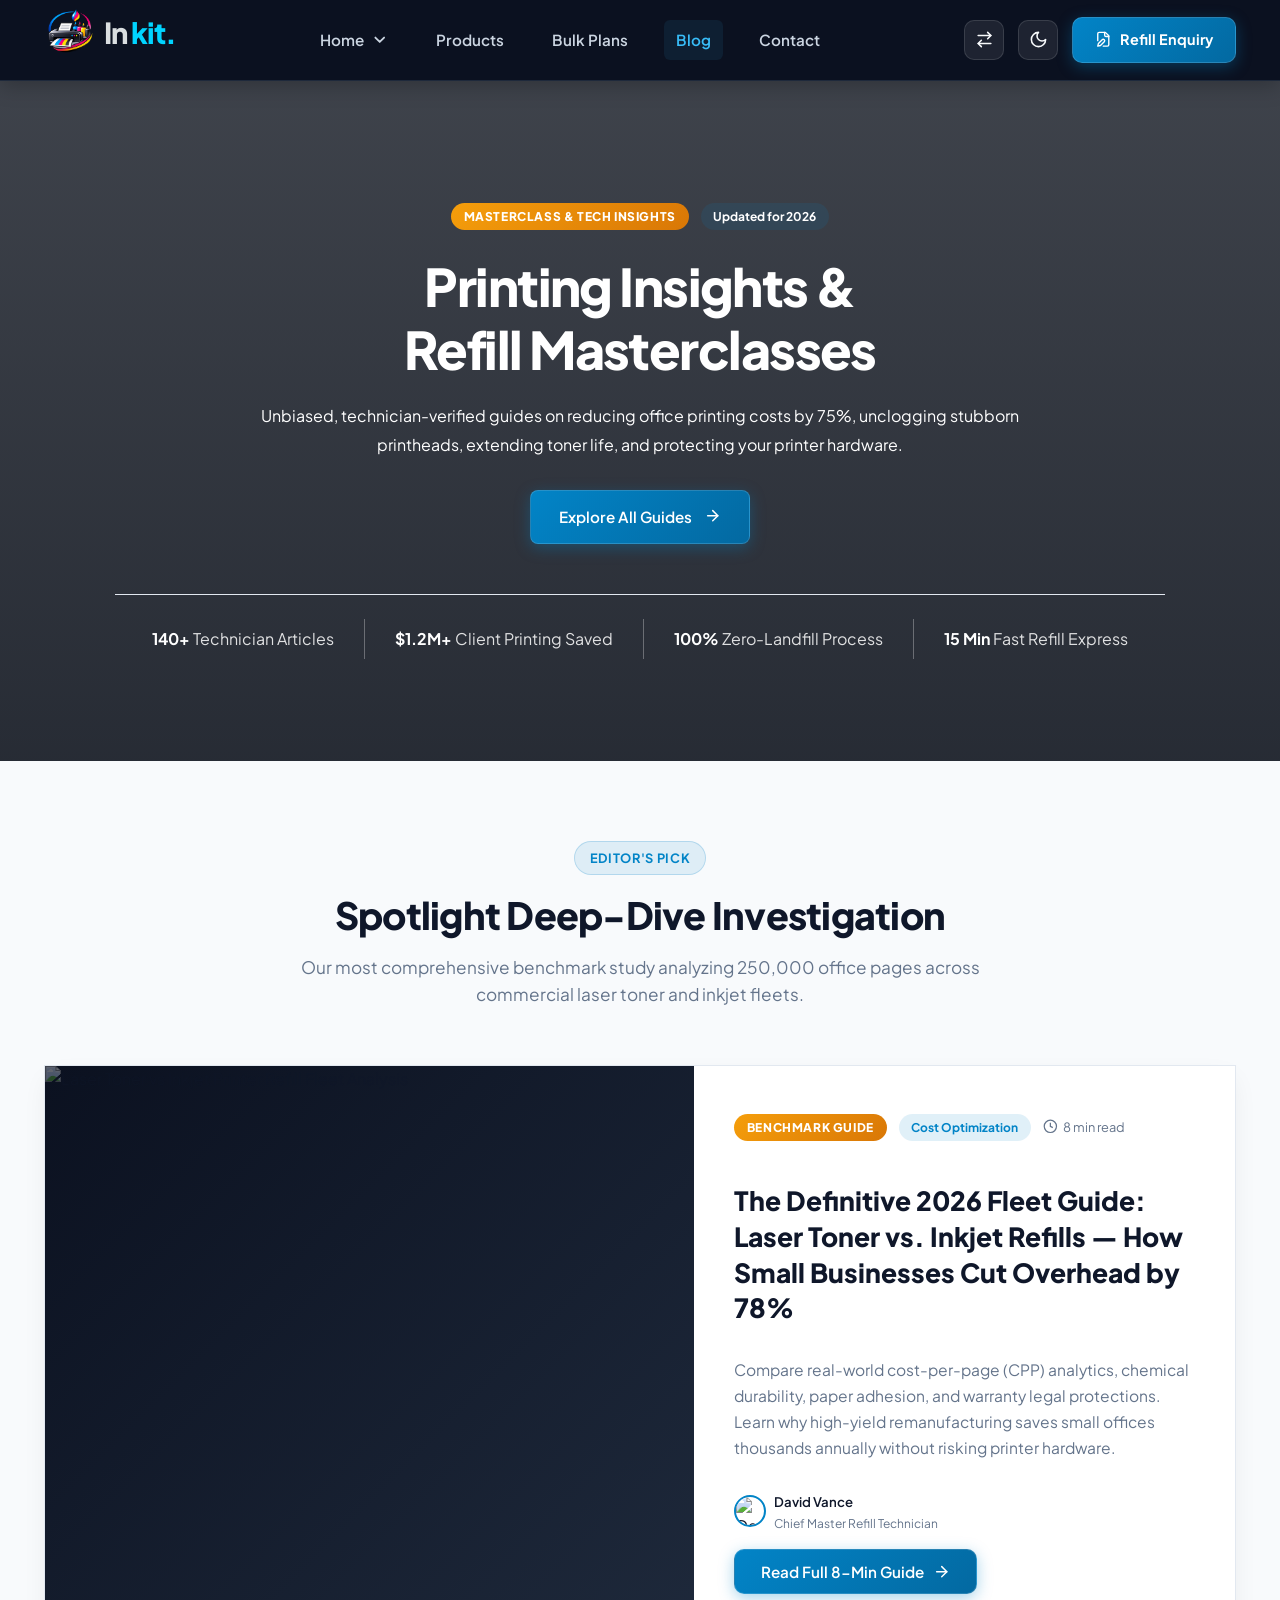
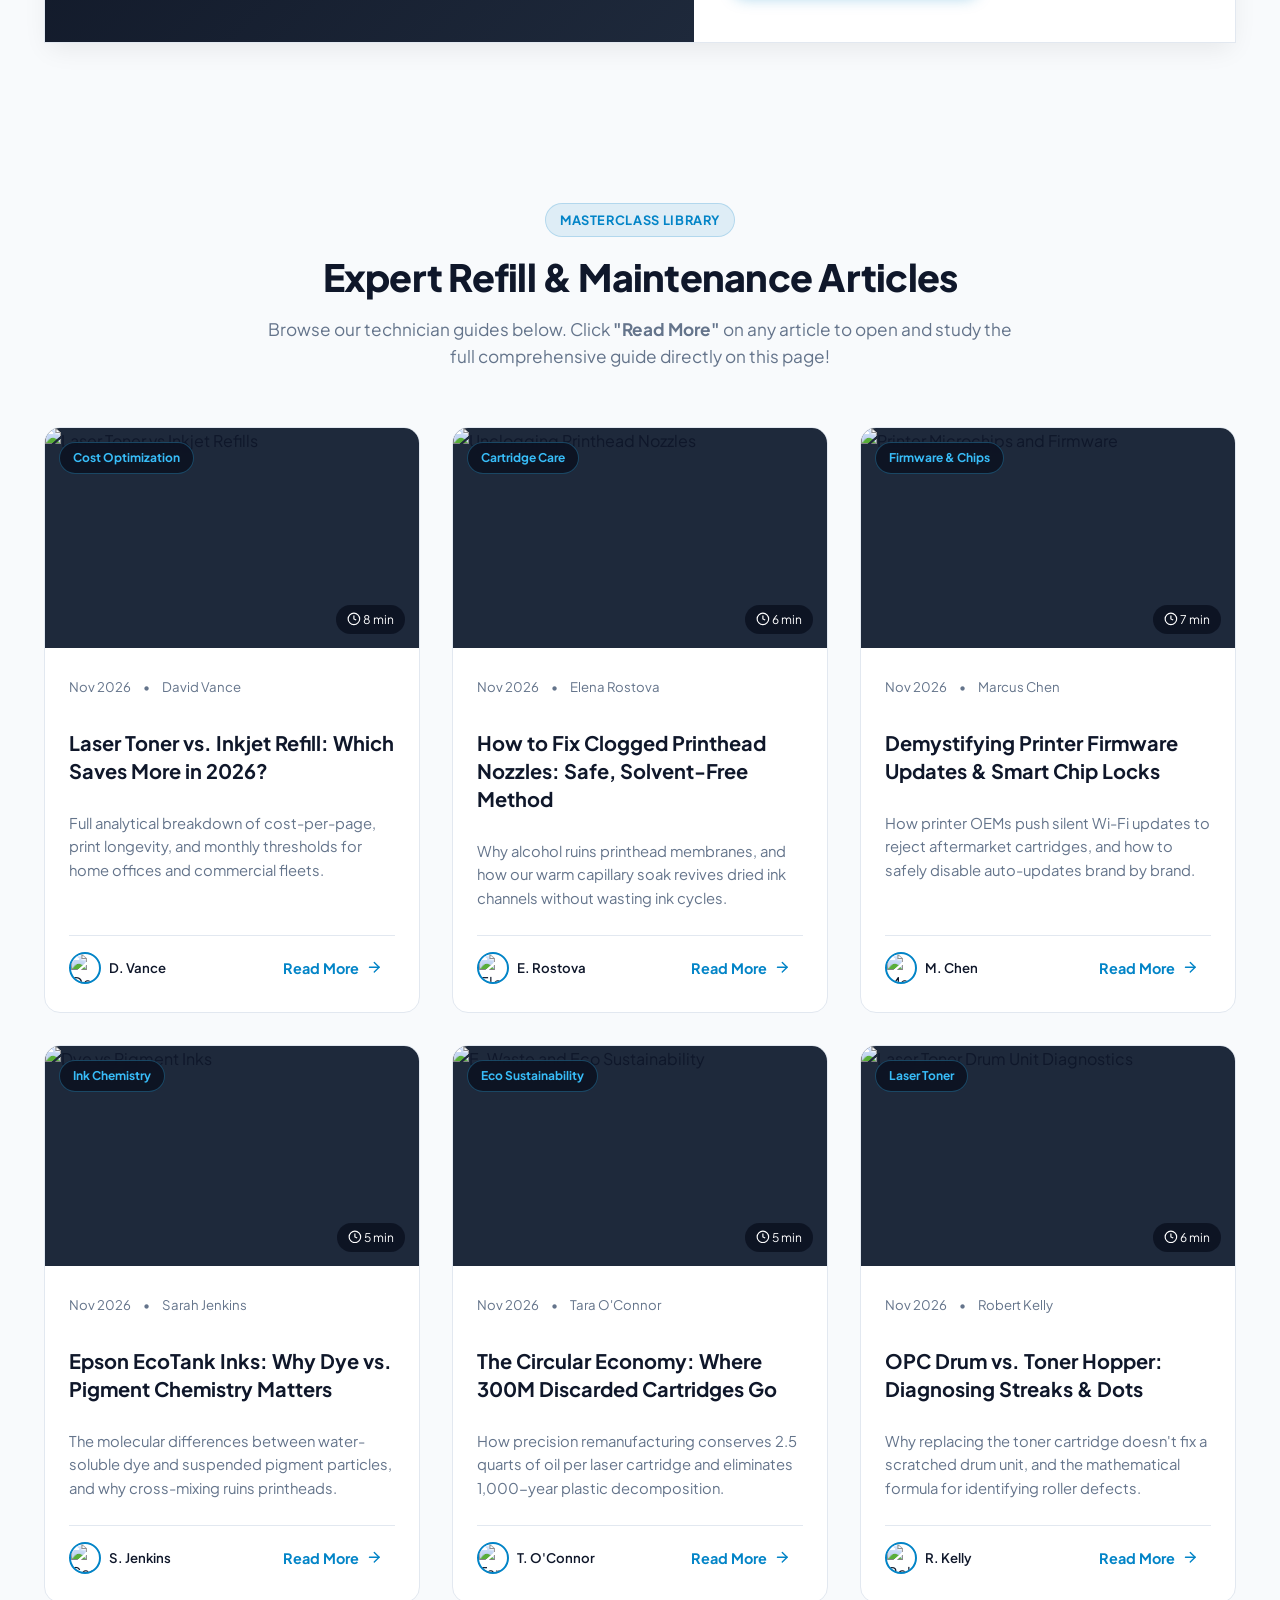
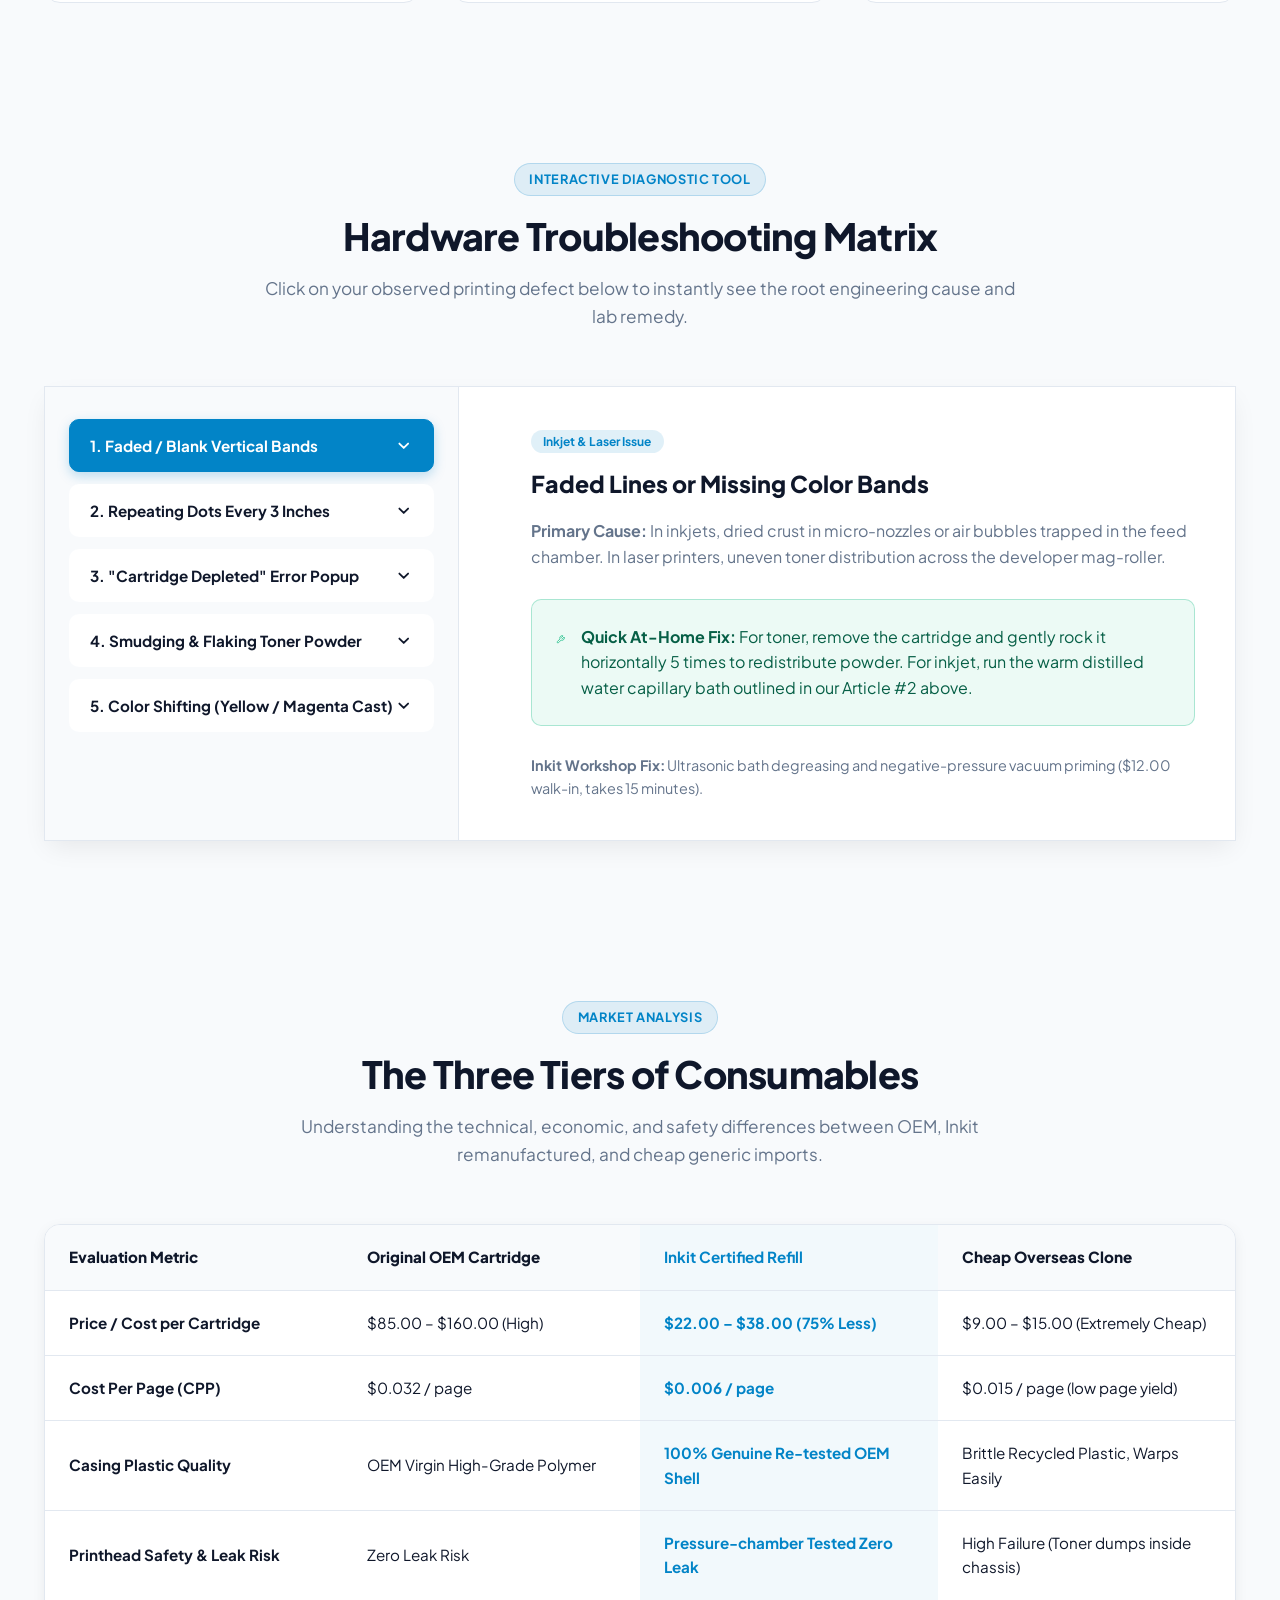
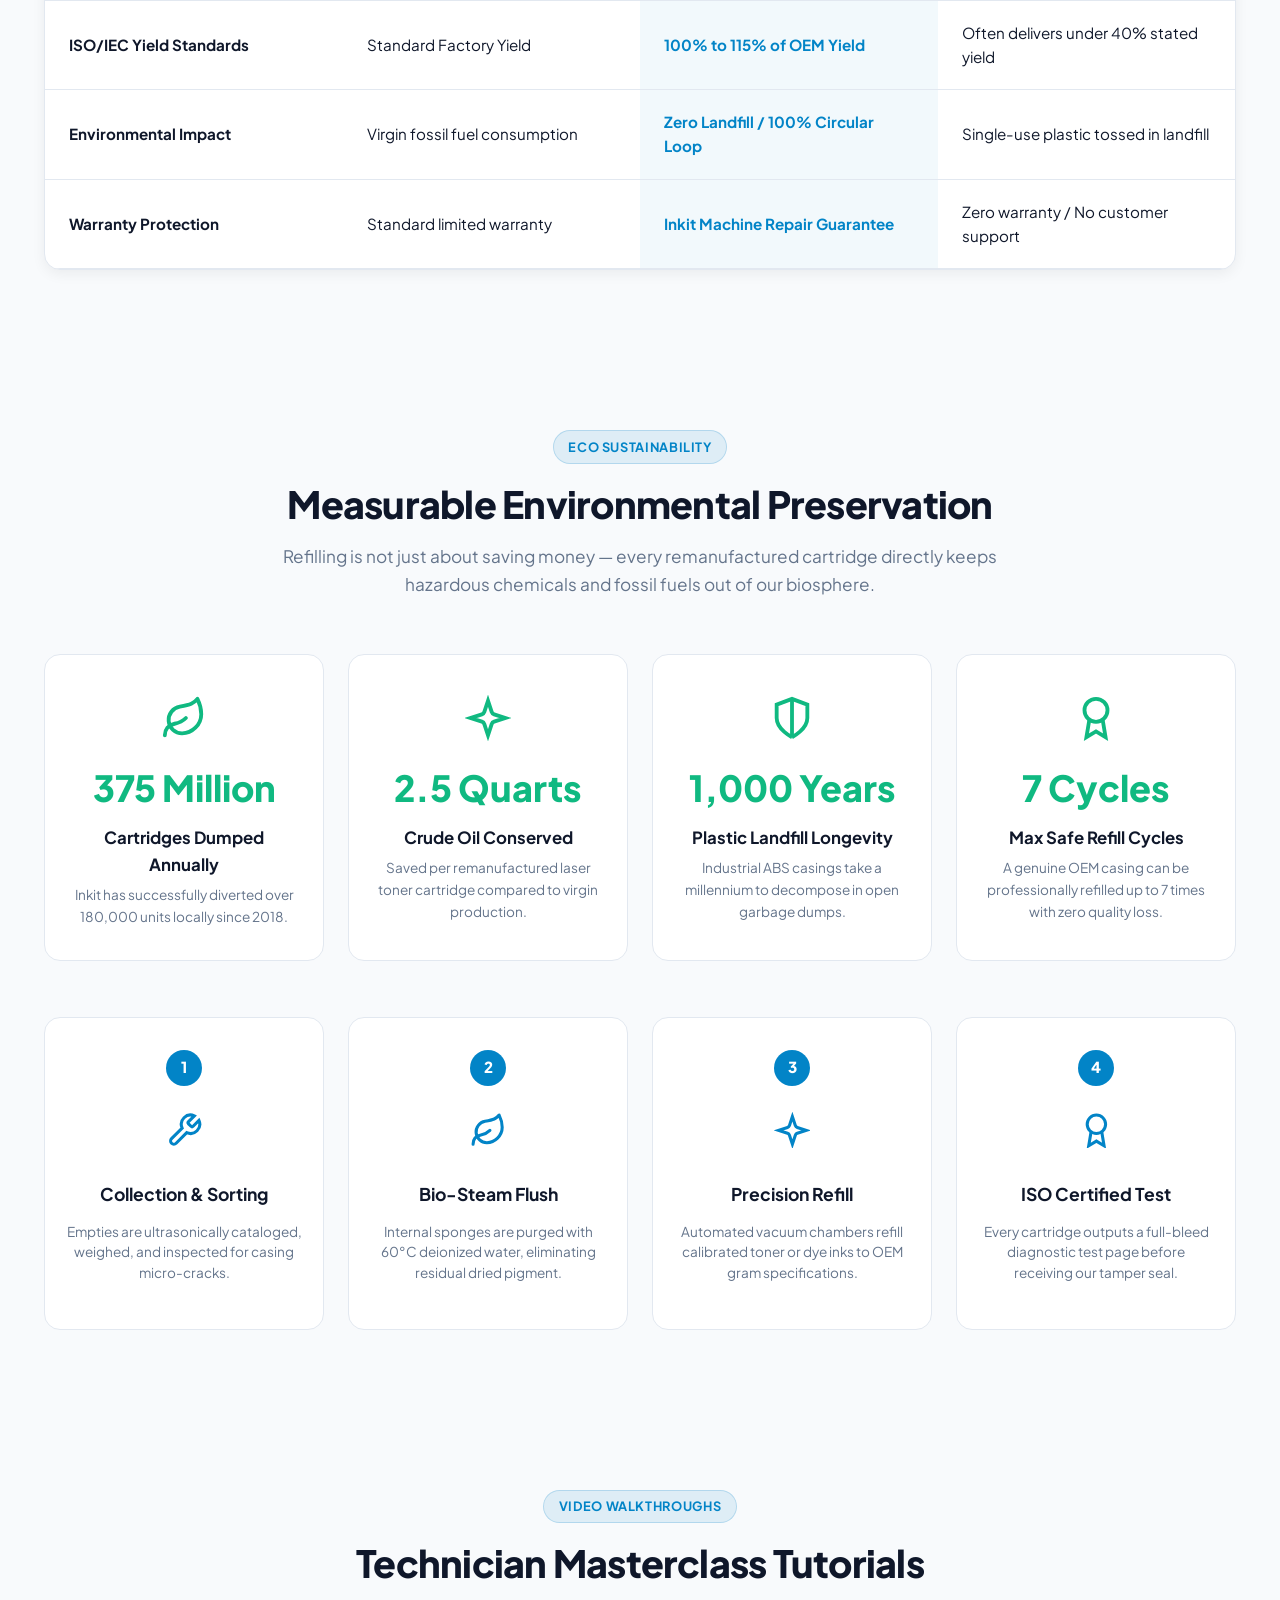
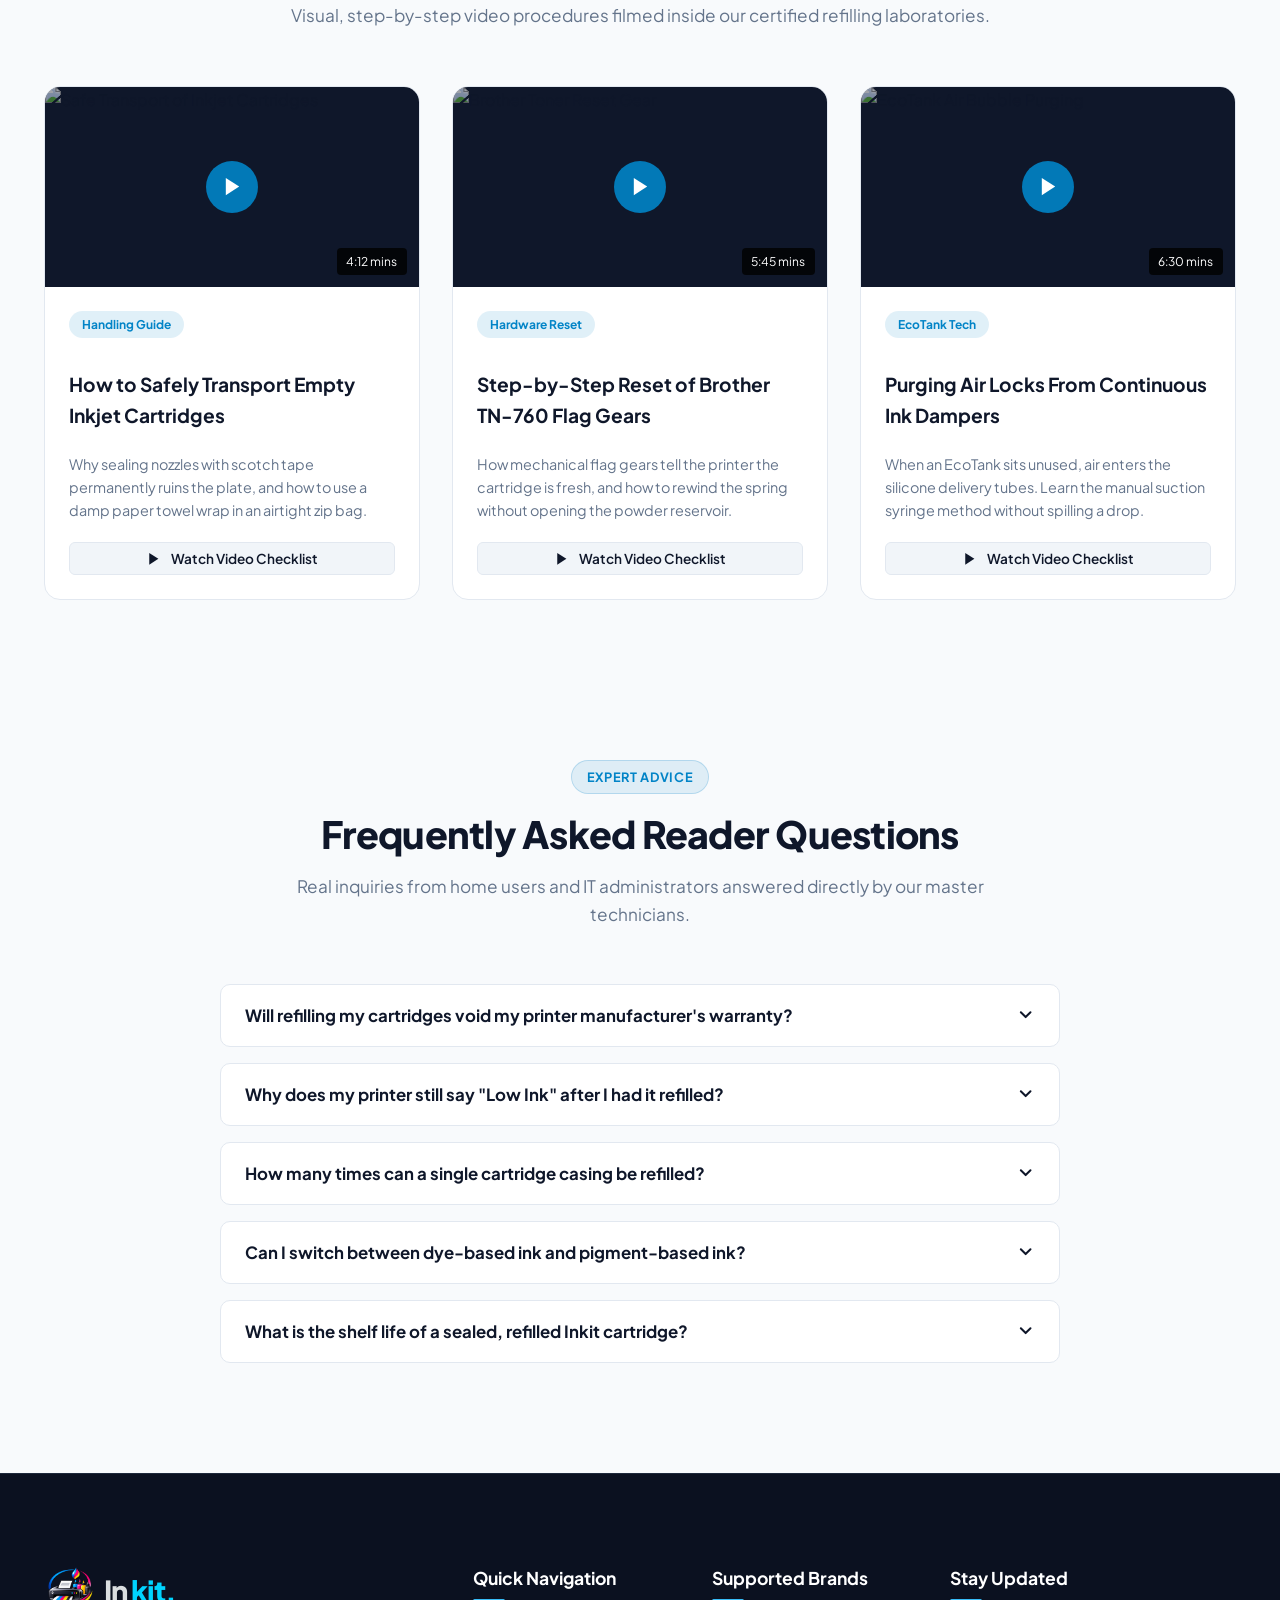
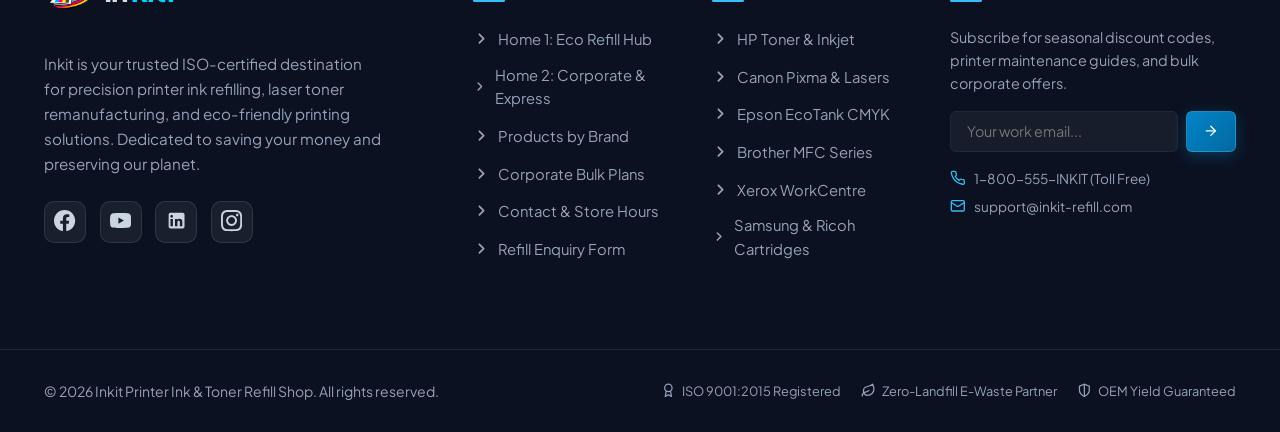
==== commit 7f9e83d0: "Updated website" ====
--- a/blog.html
+++ b/blog.html
@@ -404,7 +404,7 @@
         style="
           background:
             linear-gradient(rgba(10, 15, 25, 0.78), rgba(10, 15, 25, 0.88)),
-            url(&quot;https://images.unsplash.com/photo-1612815154858-60aa4c59eaa6?auto=format&fit=crop&w=1920&q=85&quot;)
+            url(https://images.pexels.com/photos/23534017/pexels-photo-23534017.jpeg)
               center center / cover no-repeat;
           min-height: 680px;
           display: flex;
@@ -552,7 +552,7 @@
           <div class="featured-article-card">
             <div class="featured-img-col">
               <img
-                src="https://images.unsplash.com/photo-1612815154858-60aa4c59eaa6?auto=format&fit=crop&w=1000&q=80"
+                src="https://images.pexels.com/photos/7097307/pexels-photo-7097307.jpeg"
                 alt="Laser Toner vs Inkjet Printer Refill Fleet Analysis"
               />
             </div>
@@ -623,7 +623,7 @@
               >
                 <div class="author-chip">
                   <img
-                    src="assets/images/logo-icon.png"
+                    src="https://images.pexels.com/photos/9301461/pexels-photo-9301461.jpeg"
                     alt="David Vance"
                     class="author-chip-avatar"
                   />
@@ -666,652 +666,652 @@
       <!-- ==========================================================================
          SECTION 3: INTERACTIVE ARTICLES GRID WITH IN-PAGE DETAIL VIEWER
          ========================================================================== -->
-      <section class="section-py" id="articles-section">
-        <div class="container">
-          <div class="section-header">
-            <span class="section-badge">Masterclass Library</span>
-            <h2 class="section-title">Expert Refill & Maintenance Articles</h2>
-            <p class="section-subtitle">
-              Browse our technician guides below. Click
-              <strong>"Read More"</strong> on any article to open and study the
-              full comprehensive guide directly on this page!
-            </p>
-          </div>
-
-          <!-- In-Page Article Detail Viewer (Expands inline on click!) -->
-          <article
-            id="inpageArticleViewer"
-            class="inpage-article-viewer"
-            aria-live="polite"
+    <section class="section-py" id="articles-section">
+  <div class="container">
+    <div class="section-header">
+      <span class="section-badge">Masterclass Library</span>
+      <h2 class="section-title">Expert Refill & Maintenance Articles</h2>
+      <p class="section-subtitle">
+        Browse our technician guides below. Click
+        <strong>"Read More"</strong> on any article to open and study the full
+        comprehensive guide directly on this page!
+      </p>
+    </div>
+
+    <!-- In-Page Article Detail Viewer (Expands inline on click!) -->
+    <article
+      id="inpageArticleViewer"
+      class="inpage-article-viewer"
+      aria-live="polite"
+    >
+      <div class="viewer-top-nav">
+        <button
+          class="back-to-articles-btn"
+          aria-label="Return to all articles"
+        >
+          <span class="svg-icon-wrap"
+            ><svg
+              class="svg-icon"
+              viewBox="0 0 24 24"
+              fill="none"
+              stroke="currentColor"
+              stroke-width="2"
+              stroke-linecap="round"
+              stroke-linejoin="round"
+            >
+              <path d="M19 12H5" />
+              <path d="m12 19-7-7 7-7" /></svg
+          ></span>
+          <span>Back to All Articles</span>
+        </button>
+        <div style="display: flex; align-items: center; gap: 0.75rem">
+          <button
+            class="feedback-btn"
+            onclick="window.print()"
+            title="Print Guide"
           >
-            <div class="viewer-top-nav">
-              <button
-                class="back-to-articles-btn"
-                aria-label="Return to all articles"
+            <span class="svg-icon-wrap"
+              ><svg
+                class="svg-icon"
+                viewBox="0 0 24 24"
+                fill="none"
+                stroke="currentColor"
+                stroke-width="2"
               >
-                <span class="svg-icon-wrap"
-                  ><svg
-                    class="svg-icon"
-                    viewBox="0 0 24 24"
-                    fill="none"
-                    stroke="currentColor"
-                    stroke-width="2"
-                    stroke-linecap="round"
-                    stroke-linejoin="round"
-                  >
-                    <path d="M19 12H5" />
-                    <path d="m12 19-7-7 7-7" /></svg
-                ></span>
-                <span>Back to All Articles</span>
-              </button>
-              <div style="display: flex; align-items: center; gap: 0.75rem">
-                <button
-                  class="feedback-btn"
-                  onclick="window.print()"
-                  title="Print Guide"
-                >
-                  <span class="svg-icon-wrap"
-                    ><svg
-                      class="svg-icon"
-                      viewBox="0 0 24 24"
-                      fill="none"
-                      stroke="currentColor"
-                      stroke-width="2"
-                    >
-                      <polyline points="6 9 6 2 18 2 18 9" />
-                      <path
-                        d="M6 18H4a2 2 0 0 1-2-2v-5a2 2 0 0 1 2-2h16a2 2 0 0 1 2 2v5a2 2 0 0 1-2 2h-2"
-                      />
-                      <rect width="12" height="8" x="6" y="14" /></svg
-                  ></span>
-                  <span>Print Guide</span>
-                </button>
-                <button
-                  class="feedback-btn"
-                  onclick="
-                    navigator.clipboard?.writeText(window.location.href);
-                    InkitApp.showToast(
-                      'Article link copied to clipboard!',
-                      'success',
-                    );
-                  "
-                  title="Share Link"
-                >
-                  <span class="svg-icon-wrap"
-                    ><svg
-                      class="svg-icon"
-                      viewBox="0 0 24 24"
-                      fill="none"
-                      stroke="currentColor"
-                      stroke-width="2"
-                    >
-                      <circle cx="18" cy="5" r="3" />
-                      <circle cx="6" cy="12" r="3" />
-                      <circle cx="18" cy="19" r="3" />
-                      <line x1="8.59" x2="15.42" y1="13.51" y2="17.49" />
-                      <line x1="15.41" x2="8.59" y1="6.51" y2="10.49" /></svg
-                  ></span>
-                  <span>Share</span>
-                </button>
-              </div>
-            </div>
-
-            <div class="viewer-article-header">
-              <div class="badge-tag-row">
-                <span id="viewerCategory" class="article-category-pill"
-                  >Category</span
-                >
-                <span
-                  style="
-                    display: inline-flex;
-                    align-items: center;
-                    gap: 0.35rem;
-                    font-size: 0.85rem;
-                    color: var(--text-muted);
-                  "
-                >
-                  <span class="svg-icon-wrap"
-                    ><svg
-                      class="svg-icon"
-                      viewBox="0 0 24 24"
-                      fill="none"
-                      stroke="currentColor"
-                      stroke-width="2"
-                    >
-                      <rect width="18" height="18" x="3" y="4" rx="2" ry="2" />
-                      <line x1="16" x2="16" y1="2" y2="6" />
-                      <line x1="8" x2="8" y1="2" y2="6" />
-                      <line x1="3" x2="21" y1="10" y2="10" /></svg
-                  ></span>
-                  <span id="viewerDate">Date</span>
-                </span>
-                <span
-                  style="
-                    display: inline-flex;
-                    align-items: center;
-                    gap: 0.35rem;
-                    font-size: 0.85rem;
-                    color: var(--text-muted);
-                  "
-                >
-                  <span class="svg-icon-wrap"
-                    ><svg
-                      class="svg-icon"
-                      viewBox="0 0 24 24"
-                      fill="none"
-                      stroke="currentColor"
-                      stroke-width="2"
-                    >
-                      <circle cx="12" cy="12" r="10" />
-                      <polyline points="12 6 12 12 16 14" /></svg
-                  ></span>
-                  <span id="viewerReadTime">Read Time</span>
-                </span>
-              </div>
-
-              <h1
-                id="viewerTitle"
-                style="
-                  font-size: 2.2rem;
-                  font-weight: 800;
-                  line-height: 1.3;
-                  color: var(--text-main);
-                  margin: 0.85rem 0 1.25rem 0;
-                "
+                <polyline points="6 9 6 2 18 2 18 9" />
+                <path
+                  d="M6 18H4a2 2 0 0 1-2-2v-5a2 2 0 0 1 2-2h16a2 2 0 0 1 2 2v5a2 2 0 0 1-2 2h-2"
+                />
+                <rect width="12" height="8" x="6" y="14" /></svg
+            ></span>
+            <span>Print Guide</span>
+          </button>
+          <button
+            class="feedback-btn"
+            onclick="
+              navigator.clipboard?.writeText(window.location.href);
+              InkitApp.showToast(
+                'Article link copied to clipboard!',
+                'success',
+              );
+            "
+            title="Share Link"
+          >
+            <span class="svg-icon-wrap"
+              ><svg
+                class="svg-icon"
+                viewBox="0 0 24 24"
+                fill="none"
+                stroke="currentColor"
+                stroke-width="2"
               >
-                Article Title
-              </h1>
-
-              <div class="viewer-author-box">
-                <img
-                  id="viewerAuthorImg"
-                  src="assets/images/logo-icon.png"
-                  alt="Author Avatar"
-                  class="viewer-author-img"
-                />
-                <div>
-                  <span id="viewerAuthorName" class="viewer-author-name"
-                    >Author Name</span
-                  >
-                  <span id="viewerAuthorRole" class="viewer-author-role"
-                    >Technical Specialist</span
-                  >
-                </div>
-              </div>
-            </div>
-
-            <!-- Key Takeaways Highlight Box -->
-            <div class="takeaways-box">
-              <div class="takeaways-title">
-                <span class="svg-icon-wrap"
-                  ><svg
-                    class="svg-icon"
-                    viewBox="0 0 24 24"
-                    fill="none"
-                    stroke="currentColor"
-                    stroke-width="2"
-                  >
-                    <circle cx="12" cy="8" r="6" />
-                    <path d="M15.477 12.89 17 22l-5-3-5 3 1.523-9.11" /></svg
-                ></span>
-                <span>Key Takeaways & Executive Summary</span>
-              </div>
-              <ul id="viewerTakeawaysList" class="takeaways-list">
-                <!-- Dynamically populated -->
-              </ul>
-            </div>
-
-            <!-- Full Article Body -->
-            <div id="viewerContentBody" class="viewer-content-body">
-              <!-- Dynamically populated -->
-            </div>
-
-            <!-- Viewer Footer & Feedback -->
-            <div class="viewer-footer-actions">
-              <div class="helpful-feedback">
-                <span>Was this technical guide helpful?</span>
-                <button class="feedback-btn" aria-label="Yes, this was helpful">
-                  <span class="svg-icon-wrap"
-                    ><svg
-                      class="svg-icon"
-                      viewBox="0 0 24 24"
-                      fill="none"
-                      stroke="currentColor"
-                      stroke-width="2"
-                    >
-                      <path d="M7 10v12" />
-                      <path
-                        d="M15 5.88 14 10h5.83a2 2 0 0 1 1.92 2.56l-2.33 8A2 2 0 0 1 17.5 22H4a2 2 0 0 1-2-2v-8a2 2 0 0 1 2-2h3Z"
-                      /></svg
-                  ></span>
-                  <span>Helpful (<span class="count">48</span>)</span>
-                </button>
-              </div>
-
-              <button class="back-to-articles-btn">
-                <span class="svg-icon-wrap"
-                  ><svg
-                    class="svg-icon"
-                    viewBox="0 0 24 24"
-                    fill="none"
-                    stroke="currentColor"
-                    stroke-width="2"
-                    stroke-linecap="round"
-                    stroke-linejoin="round"
-                  >
-                    <path d="M19 12H5" />
-                    <path d="m12 19-7-7 7-7" /></svg
-                ></span>
-                <span>Back to Top of Articles</span>
-              </button>
-            </div>
-          </article>
-
-          <!-- Articles Grid (6 Comprehensive Technical Articles) -->
-          <div class="articles-grid" id="articles-grid">
-            <!-- Article 1 -->
-            <div class="article-card" data-category="Cost Optimization">
-              <div class="article-thumb-wrap">
-                <img
-                  src="https://images.unsplash.com/photo-1612815154858-60aa4c59eaa6?auto=format&fit=crop&w=600&q=80"
-                  alt="Laser Toner vs Inkjet Refills"
-                />
-                <span class="article-thumb-tag">Cost Optimization</span>
-                <span class="article-read-badge"
-                  ><span class="svg-icon-wrap"
-                    ><svg
-                      class="svg-icon"
-                      viewBox="0 0 24 24"
-                      fill="none"
-                      stroke="currentColor"
-                      stroke-width="2"
-                    >
-                      <circle cx="12" cy="12" r="10" />
-                      <polyline points="12 6 12 12 16 14" /></svg
-                  ></span>
-                  8 min</span
-                >
-              </div>
-              <div class="article-body">
-                <div class="article-meta-row">
-                  <span>Nov 2026</span> • <span>David Vance</span>
-                </div>
-                <h3 class="article-title">
-                  Laser Toner vs. Inkjet Refill: Which Saves More in 2026?
-                </h3>
-                <p class="article-excerpt">
-                  Full analytical breakdown of cost-per-page, print longevity,
-                  and monthly thresholds for home offices and commercial fleets.
-                </p>
-                <div class="article-footer-row">
-                  <div class="author-chip">
-                    <img
-                      src="assets/images/logo-icon.png"
-                      alt="David Vance"
-                      class="author-chip-avatar"
-                    />
-                    <span class="author-chip-name">D. Vance</span>
-                  </div>
-                  <button class="read-more-btn" data-article-id="article-1">
-                    <span>Read More</span>
-                    <span class="svg-icon-wrap"
-                      ><svg
-                        class="svg-icon"
-                        viewBox="0 0 24 24"
-                        fill="none"
-                        stroke="currentColor"
-                        stroke-width="2"
-                        stroke-linecap="round"
-                        stroke-linejoin="round"
-                      >
-                        <path d="M5 12h14" />
-                        <path d="m12 5 7 7-7 7" /></svg
-                    ></span>
-                  </button>
-                </div>
-              </div>
-            </div>
-
-            <!-- Article 2 -->
-            <div class="article-card" data-category="Cartridge Care">
-              <div class="article-thumb-wrap">
-                <img
-                  src="https://images.unsplash.com/photo-1588508065123-287b28e013da?auto=format&fit=crop&w=600&q=80"
-                  alt="Unclogging Printhead Nozzles"
-                />
-                <span class="article-thumb-tag">Cartridge Care</span>
-                <span class="article-read-badge"
-                  ><span class="svg-icon-wrap"
-                    ><svg
-                      class="svg-icon"
-                      viewBox="0 0 24 24"
-                      fill="none"
-                      stroke="currentColor"
-                      stroke-width="2"
-                    >
-                      <circle cx="12" cy="12" r="10" />
-                      <polyline points="12 6 12 12 16 14" /></svg
-                  ></span>
-                  6 min</span
-                >
-              </div>
-              <div class="article-body">
-                <div class="article-meta-row">
-                  <span>Nov 2026</span> • <span>Elena Rostova</span>
-                </div>
-                <h3 class="article-title">
-                  How to Fix Clogged Printhead Nozzles: Safe, Solvent-Free
-                  Method
-                </h3>
-                <p class="article-excerpt">
-                  Why alcohol ruins printhead membranes, and how our warm
-                  capillary soak revives dried ink channels without wasting ink
-                  cycles.
-                </p>
-                <div class="article-footer-row">
-                  <div class="author-chip">
-                    <img
-                      src="assets/images/logo-icon.png"
-                      alt="Elena Rostova"
-                      class="author-chip-avatar"
-                    />
-                    <span class="author-chip-name">E. Rostova</span>
-                  </div>
-                  <button class="read-more-btn" data-article-id="article-2">
-                    <span>Read More</span>
-                    <span class="svg-icon-wrap"
-                      ><svg
-                        class="svg-icon"
-                        viewBox="0 0 24 24"
-                        fill="none"
-                        stroke="currentColor"
-                        stroke-width="2"
-                        stroke-linecap="round"
-                        stroke-linejoin="round"
-                      >
-                        <path d="M5 12h14" />
-                        <path d="m12 5 7 7-7 7" /></svg
-                    ></span>
-                  </button>
-                </div>
-              </div>
-            </div>
-
-            <!-- Article 3 -->
-            <div class="article-card" data-category="Firmware & Chips">
-              <div class="article-thumb-wrap">
-                <img
-                  src="https://images.unsplash.com/photo-1518770660439-4636190af475?auto=format&fit=crop&w=600&q=80"
-                  alt="Printer Microchips and Firmware"
-                />
-                <span class="article-thumb-tag">Firmware & Chips</span>
-                <span class="article-read-badge"
-                  ><span class="svg-icon-wrap"
-                    ><svg
-                      class="svg-icon"
-                      viewBox="0 0 24 24"
-                      fill="none"
-                      stroke="currentColor"
-                      stroke-width="2"
-                    >
-                      <circle cx="12" cy="12" r="10" />
-                      <polyline points="12 6 12 12 16 14" /></svg
-                  ></span>
-                  7 min</span
-                >
-              </div>
-              <div class="article-body">
-                <div class="article-meta-row">
-                  <span>Nov 2026</span> • <span>Marcus Chen</span>
-                </div>
-                <h3 class="article-title">
-                  Demystifying Printer Firmware Updates & Smart Chip Locks
-                </h3>
-                <p class="article-excerpt">
-                  How printer OEMs push silent Wi-Fi updates to reject
-                  aftermarket cartridges, and how to safely disable auto-updates
-                  brand by brand.
-                </p>
-                <div class="article-footer-row">
-                  <div class="author-chip">
-                    <img
-                      src="assets/images/logo-icon.png"
-                      alt="Marcus Chen"
-                      class="author-chip-avatar"
-                    />
-                    <span class="author-chip-name">M. Chen</span>
-                  </div>
-                  <button class="read-more-btn" data-article-id="article-3">
-                    <span>Read More</span>
-                    <span class="svg-icon-wrap"
-                      ><svg
-                        class="svg-icon"
-                        viewBox="0 0 24 24"
-                        fill="none"
-                        stroke="currentColor"
-                        stroke-width="2"
-                        stroke-linecap="round"
-                        stroke-linejoin="round"
-                      >
-                        <path d="M5 12h14" />
-                        <path d="m12 5 7 7-7 7" /></svg
-                    ></span>
-                  </button>
-                </div>
-              </div>
-            </div>
-
-            <!-- Article 4 -->
-            <div class="article-card" data-category="Ink Chemistry">
-              <div class="article-thumb-wrap">
-                <img
-                  src="https://images.unsplash.com/photo-1579783900882-c0d3dad7b119?auto=format&fit=crop&w=600&q=80"
-                  alt="Dye vs Pigment Inks"
-                />
-                <span class="article-thumb-tag">Ink Chemistry</span>
-                <span class="article-read-badge"
-                  ><span class="svg-icon-wrap"
-                    ><svg
-                      class="svg-icon"
-                      viewBox="0 0 24 24"
-                      fill="none"
-                      stroke="currentColor"
-                      stroke-width="2"
-                    >
-                      <circle cx="12" cy="12" r="10" />
-                      <polyline points="12 6 12 12 16 14" /></svg
-                  ></span>
-                  5 min</span
-                >
-              </div>
-              <div class="article-body">
-                <div class="article-meta-row">
-                  <span>Nov 2026</span> • <span>Sarah Jenkins</span>
-                </div>
-                <h3 class="article-title">
-                  Epson EcoTank Inks: Why Dye vs. Pigment Chemistry Matters
-                </h3>
-                <p class="article-excerpt">
-                  The molecular differences between water-soluble dye and
-                  suspended pigment particles, and why cross-mixing ruins
-                  printheads.
-                </p>
-                <div class="article-footer-row">
-                  <div class="author-chip">
-                    <img
-                      src="assets/images/logo-icon.png"
-                      alt="Sarah Jenkins"
-                      class="author-chip-avatar"
-                    />
-                    <span class="author-chip-name">S. Jenkins</span>
-                  </div>
-                  <button class="read-more-btn" data-article-id="article-4">
-                    <span>Read More</span>
-                    <span class="svg-icon-wrap"
-                      ><svg
-                        class="svg-icon"
-                        viewBox="0 0 24 24"
-                        fill="none"
-                        stroke="currentColor"
-                        stroke-width="2"
-                        stroke-linecap="round"
-                        stroke-linejoin="round"
-                      >
-                        <path d="M5 12h14" />
-                        <path d="m12 5 7 7-7 7" /></svg
-                    ></span>
-                  </button>
-                </div>
-              </div>
-            </div>
-
-            <!-- Article 5 -->
-            <div class="article-card" data-category="Eco Sustainability">
-              <div class="article-thumb-wrap">
-                <img
-                  src="https://images.unsplash.com/photo-1532996122724-e3c354a0b15b?auto=format&fit=crop&w=600&q=80"
-                  alt="E-Waste and Eco Sustainability"
-                />
-                <span class="article-thumb-tag">Eco Sustainability</span>
-                <span class="article-read-badge"
-                  ><span class="svg-icon-wrap"
-                    ><svg
-                      class="svg-icon"
-                      viewBox="0 0 24 24"
-                      fill="none"
-                      stroke="currentColor"
-                      stroke-width="2"
-                    >
-                      <circle cx="12" cy="12" r="10" />
-                      <polyline points="12 6 12 12 16 14" /></svg
-                  ></span>
-                  5 min</span
-                >
-              </div>
-              <div class="article-body">
-                <div class="article-meta-row">
-                  <span>Nov 2026</span> • <span>Tara O'Connor</span>
-                </div>
-                <h3 class="article-title">
-                  The Circular Economy: Where 300M Discarded Cartridges Go
-                </h3>
-                <p class="article-excerpt">
-                  How precision remanufacturing conserves 2.5 quarts of oil per
-                  laser cartridge and eliminates 1,000-year plastic
-                  decomposition.
-                </p>
-                <div class="article-footer-row">
-                  <div class="author-chip">
-                    <img
-                      src="assets/images/logo-icon.png"
-                      alt="Tara O'Connor"
-                      class="author-chip-avatar"
-                    />
-                    <span class="author-chip-name">T. O'Connor</span>
-                  </div>
-                  <button class="read-more-btn" data-article-id="article-5">
-                    <span>Read More</span>
-                    <span class="svg-icon-wrap"
-                      ><svg
-                        class="svg-icon"
-                        viewBox="0 0 24 24"
-                        fill="none"
-                        stroke="currentColor"
-                        stroke-width="2"
-                        stroke-linecap="round"
-                        stroke-linejoin="round"
-                      >
-                        <path d="M5 12h14" />
-                        <path d="m12 5 7 7-7 7" /></svg
-                    ></span>
-                  </button>
-                </div>
-              </div>
-            </div>
-
-            <!-- Article 6 -->
-            <div class="article-card" data-category="Laser Toner">
-              <div class="article-thumb-wrap">
-                <img
-                  src="https://images.unsplash.com/photo-1544716278-ca5e3f4abd8c?auto=format&fit=crop&w=600&q=80"
-                  alt="Laser Toner Drum Unit Diagnostics"
-                />
-                <span class="article-thumb-tag">Laser Toner</span>
-                <span class="article-read-badge"
-                  ><span class="svg-icon-wrap"
-                    ><svg
-                      class="svg-icon"
-                      viewBox="0 0 24 24"
-                      fill="none"
-                      stroke="currentColor"
-                      stroke-width="2"
-                    >
-                      <circle cx="12" cy="12" r="10" />
-                      <polyline points="12 6 12 12 16 14" /></svg
-                  ></span>
-                  6 min</span
-                >
-              </div>
-              <div class="article-body">
-                <div class="article-meta-row">
-                  <span>Nov 2026</span> • <span>David Vance</span>
-                </div>
-                <h3 class="article-title">
-                  OPC Drum vs. Toner Hopper: Diagnosing Streaks & Dots
-                </h3>
-                <p class="article-excerpt">
-                  Why replacing the toner cartridge doesn't fix a scratched drum
-                  unit, and the mathematical formula for identifying roller
-                  defects.
-                </p>
-                <div class="article-footer-row">
-                  <div class="author-chip">
-                    <img
-                      src="assets/images/logo-icon.png"
-                      alt="David Vance"
-                      class="author-chip-avatar"
-                    />
-                    <span class="author-chip-name">D. Vance</span>
-                  </div>
-                  <button class="read-more-btn" data-article-id="article-6">
-                    <span>Read More</span>
-                    <span class="svg-icon-wrap"
-                      ><svg
-                        class="svg-icon"
-                        viewBox="0 0 24 24"
-                        fill="none"
-                        stroke="currentColor"
-                        stroke-width="2"
-                        stroke-linecap="round"
-                        stroke-linejoin="round"
-                      >
-                        <path d="M5 12h14" />
-                        <path d="m12 5 7 7-7 7" /></svg
-                    ></span>
-                  </button>
-                </div>
-              </div>
-            </div>
-          </div>
-
-          <!-- No Results Fallback -->
-          <div
-            id="noArticlesNotice"
-            style="display: none; text-align: center; padding: 3rem 1rem"
+                <circle cx="18" cy="5" r="3" />
+                <circle cx="6" cy="12" r="3" />
+                <circle cx="18" cy="19" r="3" />
+                <line x1="8.59" x2="15.42" y1="13.51" y2="17.49" />
+                <line x1="15.41" x2="8.59" y1="6.51" y2="10.49" /></svg
+            ></span>
+            <span>Share</span>
+          </button>
+        </div>
+      </div>
+
+      <div class="viewer-article-header">
+        <div class="badge-tag-row">
+          <span id="viewerCategory" class="article-category-pill"
+            >Category</span
           >
-            <p style="font-size: 1.15rem; color: var(--text-muted)">
-              No technical guides matched your search query. Try typing another
-              printer model (e.g., HP 58A, Epson, Canon) or category.
-            </p>
-            <button
-              class="btn btn-secondary btn-sm"
-              onclick="document.getElementById('blogSearchInput').value=''; document.querySelector('.category-chip[data-category='all']').click();"
+          <span
+            style="
+              display: inline-flex;
+              align-items: center;
+              gap: 0.35rem;
+              font-size: 0.85rem;
+              color: var(--text-muted);
+            "
+          >
+            <span class="svg-icon-wrap"
+              ><svg
+                class="svg-icon"
+                viewBox="0 0 24 24"
+                fill="none"
+                stroke="currentColor"
+                stroke-width="2"
+              >
+                <rect width="18" height="18" x="3" y="4" rx="2" ry="2" />
+                <line x1="16" x2="16" y1="2" y2="6" />
+                <line x1="8" x2="8" y1="2" y2="6" />
+                <line x1="3" x2="21" y1="10" y2="10" /></svg
+            ></span>
+            <span id="viewerDate">Date</span>
+          </span>
+          <span
+            style="
+              display: inline-flex;
+              align-items: center;
+              gap: 0.35rem;
+              font-size: 0.85rem;
+              color: var(--text-muted);
+            "
+          >
+            <span class="svg-icon-wrap"
+              ><svg
+                class="svg-icon"
+                viewBox="0 0 24 24"
+                fill="none"
+                stroke="currentColor"
+                stroke-width="2"
+              >
+                <circle cx="12" cy="12" r="10" />
+                <polyline points="12 6 12 12 16 14" /></svg
+            ></span>
+            <span id="viewerReadTime">Read Time</span>
+          </span>
+        </div>
+
+        <h1
+          id="viewerTitle"
+          style="
+            font-size: 2.2rem;
+            font-weight: 800;
+            line-height: 1.3;
+            color: var(--text-main);
+            margin: 0.85rem 0 1.25rem 0;
+          "
+        >
+          Article Title
+        </h1>
+
+        <div class="viewer-author-box">
+          <img
+            id="viewerAuthorImg"
+            src="https://images.unsplash.com/photo-1507003211169-0a1dd7228f2d?auto=format&fit=crop&crop=faces&w=160&h=160&q=80"
+            alt="Author Avatar"
+            class="viewer-author-img"
+          />
+          <div>
+            <span id="viewerAuthorName" class="viewer-author-name"
+              >David Vance</span
             >
-              Reset Filters
+            <span id="viewerAuthorRole" class="viewer-author-role"
+              >Technical Specialist</span
+            >
+          </div>
+        </div>
+      </div>
+
+      <!-- Key Takeaways Highlight Box -->
+      <div class="takeaways-box">
+        <div class="takeaways-title">
+          <span class="svg-icon-wrap"
+            ><svg
+              class="svg-icon"
+              viewBox="0 0 24 24"
+              fill="none"
+              stroke="currentColor"
+              stroke-width="2"
+            >
+              <circle cx="12" cy="8" r="6" />
+              <path d="M15.477 12.89 17 22l-5-3-5 3 1.523-9.11" /></svg
+          ></span>
+          <span>Key Takeaways & Executive Summary</span>
+        </div>
+        <ul id="viewerTakeawaysList" class="takeaways-list">
+          <!-- Dynamically populated -->
+        </ul>
+      </div>
+
+      <!-- Full Article Body -->
+      <div id="viewerContentBody" class="viewer-content-body">
+        <!-- Dynamically populated -->
+      </div>
+
+      <!-- Viewer Footer & Feedback -->
+      <div class="viewer-footer-actions">
+        <div class="helpful-feedback">
+          <span>Was this technical guide helpful?</span>
+          <button class="feedback-btn" aria-label="Yes, this was helpful">
+            <span class="svg-icon-wrap"
+              ><svg
+                class="svg-icon"
+                viewBox="0 0 24 24"
+                fill="none"
+                stroke="currentColor"
+                stroke-width="2"
+              >
+                <path d="M7 10v12" />
+                <path
+                  d="M15 5.88 14 10h5.83a2 2 0 0 1 1.92 2.56l-2.33 8A2 2 0 0 1 17.5 22H4a2 2 0 0 1-2-2v-8a2 2 0 0 1 2-2h3Z"
+                /></svg
+            ></span>
+            <span>Helpful (<span class="count">48</span>)</span>
+          </button>
+        </div>
+
+        <button class="back-to-articles-btn">
+          <span class="svg-icon-wrap"
+            ><svg
+              class="svg-icon"
+              viewBox="0 0 24 24"
+              fill="none"
+              stroke="currentColor"
+              stroke-width="2"
+              stroke-linecap="round"
+              stroke-linejoin="round"
+            >
+              <path d="M19 12H5" />
+              <path d="m12 19-7-7 7-7" /></svg
+          ></span>
+          <span>Back to Top of Articles</span>
+        </button>
+      </div>
+    </article>
+
+    <!-- Articles Grid (6 Comprehensive Technical Articles) -->
+    <div class="articles-grid" id="articles-grid">
+      <!-- Article 1 -->
+      <div class="article-card" data-category="Cost Optimization">
+        <div class="article-thumb-wrap">
+          <img
+            src="https://images.pexels.com/photos/34383953/pexels-photo-34383953.jpeg"
+            alt="Laser Toner vs Inkjet Refills"
+          />
+          <span class="article-thumb-tag">Cost Optimization</span>
+          <span class="article-read-badge"
+            ><span class="svg-icon-wrap"
+              ><svg
+                class="svg-icon"
+                viewBox="0 0 24 24"
+                fill="none"
+                stroke="currentColor"
+                stroke-width="2"
+              >
+                <circle cx="12" cy="12" r="10" />
+                <polyline points="12 6 12 12 16 14" /></svg
+            ></span>
+            8 min</span
+          >
+        </div>
+        <div class="article-body">
+          <div class="article-meta-row">
+            <span>Nov 2026</span> • <span>David Vance</span>
+          </div>
+          <h3 class="article-title">
+            Laser Toner vs. Inkjet Refill: Which Saves More in 2026?
+          </h3>
+          <p class="article-excerpt">
+            Full analytical breakdown of cost-per-page, print longevity,
+            and monthly thresholds for home offices and commercial fleets.
+          </p>
+          <div class="article-footer-row">
+            <div class="author-chip">
+              <img
+                src="https://images.unsplash.com/photo-1507003211169-0a1dd7228f2d?auto=format&fit=crop&crop=faces&w=160&h=160&q=80"
+                alt="David Vance"
+                class="author-chip-avatar"
+              />
+              <span class="author-chip-name">D. Vance</span>
+            </div>
+            <button class="read-more-btn" data-article-id="article-1">
+              <span>Read More</span>
+              <span class="svg-icon-wrap"
+                ><svg
+                  class="svg-icon"
+                  viewBox="0 0 24 24"
+                  fill="none"
+                  stroke="currentColor"
+                  stroke-width="2"
+                  stroke-linecap="round"
+                  stroke-linejoin="round"
+                >
+                  <path d="M5 12h14" />
+                  <path d="m12 5 7 7-7 7" /></svg
+              ></span>
             </button>
           </div>
         </div>
-      </section>
+      </div>
+
+      <!-- Article 2 -->
+      <div class="article-card" data-category="Cartridge Care">
+        <div class="article-thumb-wrap">
+          <img
+            src="https://images.pexels.com/photos/20877038/pexels-photo-20877038.jpeg"
+            alt="Unclogging Printhead Nozzles"
+          />
+          <span class="article-thumb-tag">Cartridge Care</span>
+          <span class="article-read-badge"
+            ><span class="svg-icon-wrap"
+              ><svg
+                class="svg-icon"
+                viewBox="0 0 24 24"
+                fill="none"
+                stroke="currentColor"
+                stroke-width="2"
+              >
+                <circle cx="12" cy="12" r="10" />
+                <polyline points="12 6 12 12 16 14" /></svg
+            ></span>
+            6 min</span
+          >
+        </div>
+        <div class="article-body">
+          <div class="article-meta-row">
+            <span>Nov 2026</span> • <span>Elena Rostova</span>
+          </div>
+          <h3 class="article-title">
+            How to Fix Clogged Printhead Nozzles: Safe, Solvent-Free
+            Method
+          </h3>
+          <p class="article-excerpt">
+            Why alcohol ruins printhead membranes, and how our warm
+            capillary soak revives dried ink channels without wasting ink
+            cycles.
+          </p>
+          <div class="article-footer-row">
+            <div class="author-chip">
+              <img
+                src="https://images.unsplash.com/photo-1573496359142-b8d87734a5a2?auto=format&fit=crop&crop=faces&w=160&h=160&q=80"
+                alt="Elena Rostova"
+                class="author-chip-avatar"
+              />
+              <span class="author-chip-name">E. Rostova</span>
+            </div>
+            <button class="read-more-btn" data-article-id="article-2">
+              <span>Read More</span>
+              <span class="svg-icon-wrap"
+                ><svg
+                  class="svg-icon"
+                  viewBox="0 0 24 24"
+                  fill="none"
+                  stroke="currentColor"
+                  stroke-width="2"
+                  stroke-linecap="round"
+                  stroke-linejoin="round"
+                >
+                  <path d="M5 12h14" />
+                  <path d="m12 5 7 7-7 7" /></svg
+              ></span>
+            </button>
+          </div>
+        </div>
+      </div>
+
+      <!-- Article 3 -->
+      <div class="article-card" data-category="Firmware & Chips">
+        <div class="article-thumb-wrap">
+          <img
+            src="https://images.pexels.com/photos/38373297/pexels-photo-38373297.jpeg"
+            alt="Printer Microchips and Firmware"
+          />
+          <span class="article-thumb-tag">Firmware & Chips</span>
+          <span class="article-read-badge"
+            ><span class="svg-icon-wrap"
+              ><svg
+                class="svg-icon"
+                viewBox="0 0 24 24"
+                fill="none"
+                stroke="currentColor"
+                stroke-width="2"
+              >
+                <circle cx="12" cy="12" r="10" />
+                <polyline points="12 6 12 12 16 14" /></svg
+            ></span>
+            7 min</span
+          >
+        </div>
+        <div class="article-body">
+          <div class="article-meta-row">
+            <span>Nov 2026</span> • <span>Marcus Chen</span>
+          </div>
+          <h3 class="article-title">
+            Demystifying Printer Firmware Updates & Smart Chip Locks
+          </h3>
+          <p class="article-excerpt">
+            How printer OEMs push silent Wi-Fi updates to reject
+            aftermarket cartridges, and how to safely disable auto-updates
+            brand by brand.
+          </p>
+          <div class="article-footer-row">
+            <div class="author-chip">
+              <img
+                src="https://images.unsplash.com/photo-1500648767791-00dcc994a43e?auto=format&fit=crop&crop=faces&w=160&h=160&q=80"
+                alt="Marcus Chen"
+                class="author-chip-avatar"
+              />
+              <span class="author-chip-name">M. Chen</span>
+            </div>
+            <button class="read-more-btn" data-article-id="article-3">
+              <span>Read More</span>
+              <span class="svg-icon-wrap"
+                ><svg
+                  class="svg-icon"
+                  viewBox="0 0 24 24"
+                  fill="none"
+                  stroke="currentColor"
+                  stroke-width="2"
+                  stroke-linecap="round"
+                  stroke-linejoin="round"
+                >
+                  <path d="M5 12h14" />
+                  <path d="m12 5 7 7-7 7" /></svg
+              ></span>
+            </button>
+          </div>
+        </div>
+      </div>
+
+      <!-- Article 4 -->
+      <div class="article-card" data-category="Ink Chemistry">
+        <div class="article-thumb-wrap">
+          <img
+            src="https://images.unsplash.com/photo-1579783900882-c0d3dad7b119?auto=format&fit=crop&w=700&q=80"
+            alt="Dye vs Pigment Inks"
+          />
+          <span class="article-thumb-tag">Ink Chemistry</span>
+          <span class="article-read-badge"
+            ><span class="svg-icon-wrap"
+              ><svg
+                class="svg-icon"
+                viewBox="0 0 24 24"
+                fill="none"
+                stroke="currentColor"
+                stroke-width="2"
+              >
+                <circle cx="12" cy="12" r="10" />
+                <polyline points="12 6 12 12 16 14" /></svg
+            ></span>
+            5 min</span
+          >
+        </div>
+        <div class="article-body">
+          <div class="article-meta-row">
+            <span>Nov 2026</span> • <span>Sarah Jenkins</span>
+          </div>
+          <h3 class="article-title">
+            Epson EcoTank Inks: Why Dye vs. Pigment Chemistry Matters
+          </h3>
+          <p class="article-excerpt">
+            The molecular differences between water-soluble dye and
+            suspended pigment particles, and why cross-mixing ruins
+            printheads.
+          </p>
+          <div class="article-footer-row">
+            <div class="author-chip">
+              <img
+                src="https://images.unsplash.com/photo-1580489944761-15a19d654956?auto=format&fit=crop&crop=faces&w=160&h=160&q=80"
+                alt="Sarah Jenkins"
+                class="author-chip-avatar"
+              />
+              <span class="author-chip-name">S. Jenkins</span>
+            </div>
+            <button class="read-more-btn" data-article-id="article-4">
+              <span>Read More</span>
+              <span class="svg-icon-wrap"
+                ><svg
+                  class="svg-icon"
+                  viewBox="0 0 24 24"
+                  fill="none"
+                  stroke="currentColor"
+                  stroke-width="2"
+                  stroke-linecap="round"
+                  stroke-linejoin="round"
+                >
+                  <path d="M5 12h14" />
+                  <path d="m12 5 7 7-7 7" /></svg
+              ></span>
+            </button>
+          </div>
+        </div>
+      </div>
+
+      <!-- Article 5 -->
+      <div class="article-card" data-category="Eco Sustainability">
+        <div class="article-thumb-wrap">
+          <img
+            src="https://images.unsplash.com/photo-1532996122724-e3c354a0b15b?auto=format&fit=crop&w=700&q=80"
+            alt="E-Waste and Eco Sustainability"
+          />
+          <span class="article-thumb-tag">Eco Sustainability</span>
+          <span class="article-read-badge"
+            ><span class="svg-icon-wrap"
+              ><svg
+                class="svg-icon"
+                viewBox="0 0 24 24"
+                fill="none"
+                stroke="currentColor"
+                stroke-width="2"
+              >
+                <circle cx="12" cy="12" r="10" />
+                <polyline points="12 6 12 12 16 14" /></svg
+            ></span>
+            5 min</span
+          >
+        </div>
+        <div class="article-body">
+          <div class="article-meta-row">
+            <span>Nov 2026</span> • <span>Tara O'Connor</span>
+          </div>
+          <h3 class="article-title">
+            The Circular Economy: Where 300M Discarded Cartridges Go
+          </h3>
+          <p class="article-excerpt">
+            How precision remanufacturing conserves 2.5 quarts of oil per
+            laser cartridge and eliminates 1,000-year plastic
+            decomposition.
+          </p>
+          <div class="article-footer-row">
+            <div class="author-chip">
+              <img
+                src="https://images.unsplash.com/photo-1544005313-94ddf0286df2?auto=format&fit=crop&crop=faces&w=160&h=160&q=80"
+                alt="Tara O'Connor"
+                class="author-chip-avatar"
+              />
+              <span class="author-chip-name">T. O'Connor</span>
+            </div>
+            <button class="read-more-btn" data-article-id="article-5">
+              <span>Read More</span>
+              <span class="svg-icon-wrap"
+                ><svg
+                  class="svg-icon"
+                  viewBox="0 0 24 24"
+                  fill="none"
+                  stroke="currentColor"
+                  stroke-width="2"
+                  stroke-linecap="round"
+                  stroke-linejoin="round"
+                >
+                  <path d="M5 12h14" />
+                  <path d="m12 5 7 7-7 7" /></svg
+              ></span>
+            </button>
+          </div>
+        </div>
+      </div>
+
+      <!-- Article 6 -->
+      <div class="article-card" data-category="Laser Toner">
+        <div class="article-thumb-wrap">
+          <img
+            src="https://images.pexels.com/photos/8738447/pexels-photo-8738447.jpeg"
+            alt="Laser Toner Drum Unit Diagnostics"
+          />
+          <span class="article-thumb-tag">Laser Toner</span>
+          <span class="article-read-badge"
+            ><span class="svg-icon-wrap"
+              ><svg
+                class="svg-icon"
+                viewBox="0 0 24 24"
+                fill="none"
+                stroke="currentColor"
+                stroke-width="2"
+              >
+                <circle cx="12" cy="12" r="10" />
+                <polyline points="12 6 12 12 16 14" /></svg
+            ></span>
+            6 min</span
+          >
+        </div>
+        <div class="article-body">
+          <div class="article-meta-row">
+            <span>Nov 2026</span> • <span>Robert Kelly</span>
+          </div>
+          <h3 class="article-title">
+            OPC Drum vs. Toner Hopper: Diagnosing Streaks & Dots
+          </h3>
+          <p class="article-excerpt">
+            Why replacing the toner cartridge doesn't fix a scratched drum
+            unit, and the mathematical formula for identifying roller
+            defects.
+          </p>
+          <div class="article-footer-row">
+            <div class="author-chip">
+              <img
+                src="https://images.unsplash.com/photo-1472099645785-5658abf4ff4e?auto=format&fit=crop&crop=faces&w=160&h=160&q=80"
+                alt="Robert Kelly"
+                class="author-chip-avatar"
+              />
+              <span class="author-chip-name">R. Kelly</span>
+            </div>
+            <button class="read-more-btn" data-article-id="article-6">
+              <span>Read More</span>
+              <span class="svg-icon-wrap"
+                ><svg
+                  class="svg-icon"
+                  viewBox="0 0 24 24"
+                  fill="none"
+                  stroke="currentColor"
+                  stroke-width="2"
+                  stroke-linecap="round"
+                  stroke-linejoin="round"
+                >
+                  <path d="M5 12h14" />
+                  <path d="m12 5 7 7-7 7" /></svg
+              ></span>
+            </button>
+          </div>
+        </div>
+      </div>
+    </div>
+
+    <!-- No Results Fallback -->
+    <div
+      id="noArticlesNotice"
+      style="display: none; text-align: center; padding: 3rem 1rem"
+    >
+      <p style="font-size: 1.15rem; color: var(--text-muted)">
+        No technical guides matched your search query. Try typing another
+        printer model (e.g., HP 58A, Epson, Canon) or category.
+      </p>
+      <button
+        class="btn btn-secondary btn-sm"
+        onclick="document.getElementById('blogSearchInput').value=''; document.querySelector('.category-chip[data-category=\'all\']').click();"
+      >
+        Reset Filters
+      </button>
+    </div>
+  </div>
+</section>
 
       <!-- ==========================================================================
          SECTION 4: PRINTHEAD & HARDWARE DIAGNOSTICS MATRIX
@@ -2033,7 +2033,7 @@
             <div class="tutorial-card">
               <div class="tutorial-video-preview">
                 <img
-                  src="https://images.unsplash.com/photo-1581092160607-ee22621dd758?auto=format&fit=crop&w=600&q=80"
+                  src="https://images.pexels.com/photos/6170451/pexels-photo-6170451.jpeg"
                   alt="Safe Transport of Inkjet Cartridges"
                 />
                 <div class="play-badge">
@@ -2103,7 +2103,7 @@
             <div class="tutorial-card">
               <div class="tutorial-video-preview">
                 <img
-                  src="https://images.unsplash.com/photo-1581092335397-9583fe92d232?auto=format&fit=crop&w=600&q=80"
+                  src="https://images.pexels.com/photos/32324486/pexels-photo-32324486.jpeg"
                   alt="Brother Toner Reset Gear"
                 />
                 <div class="play-badge">
@@ -2173,7 +2173,7 @@
             <div class="tutorial-card">
               <div class="tutorial-video-preview">
                 <img
-                  src="https://images.unsplash.com/photo-1517430816045-df4b7de11d1d?auto=format&fit=crop&w=600&q=80"
+                  src="https://images.pexels.com/photos/4554744/pexels-photo-4554744.jpeg"
                   alt="EcoTank Air Bubble Purging"
                 />
                 <div class="play-badge">
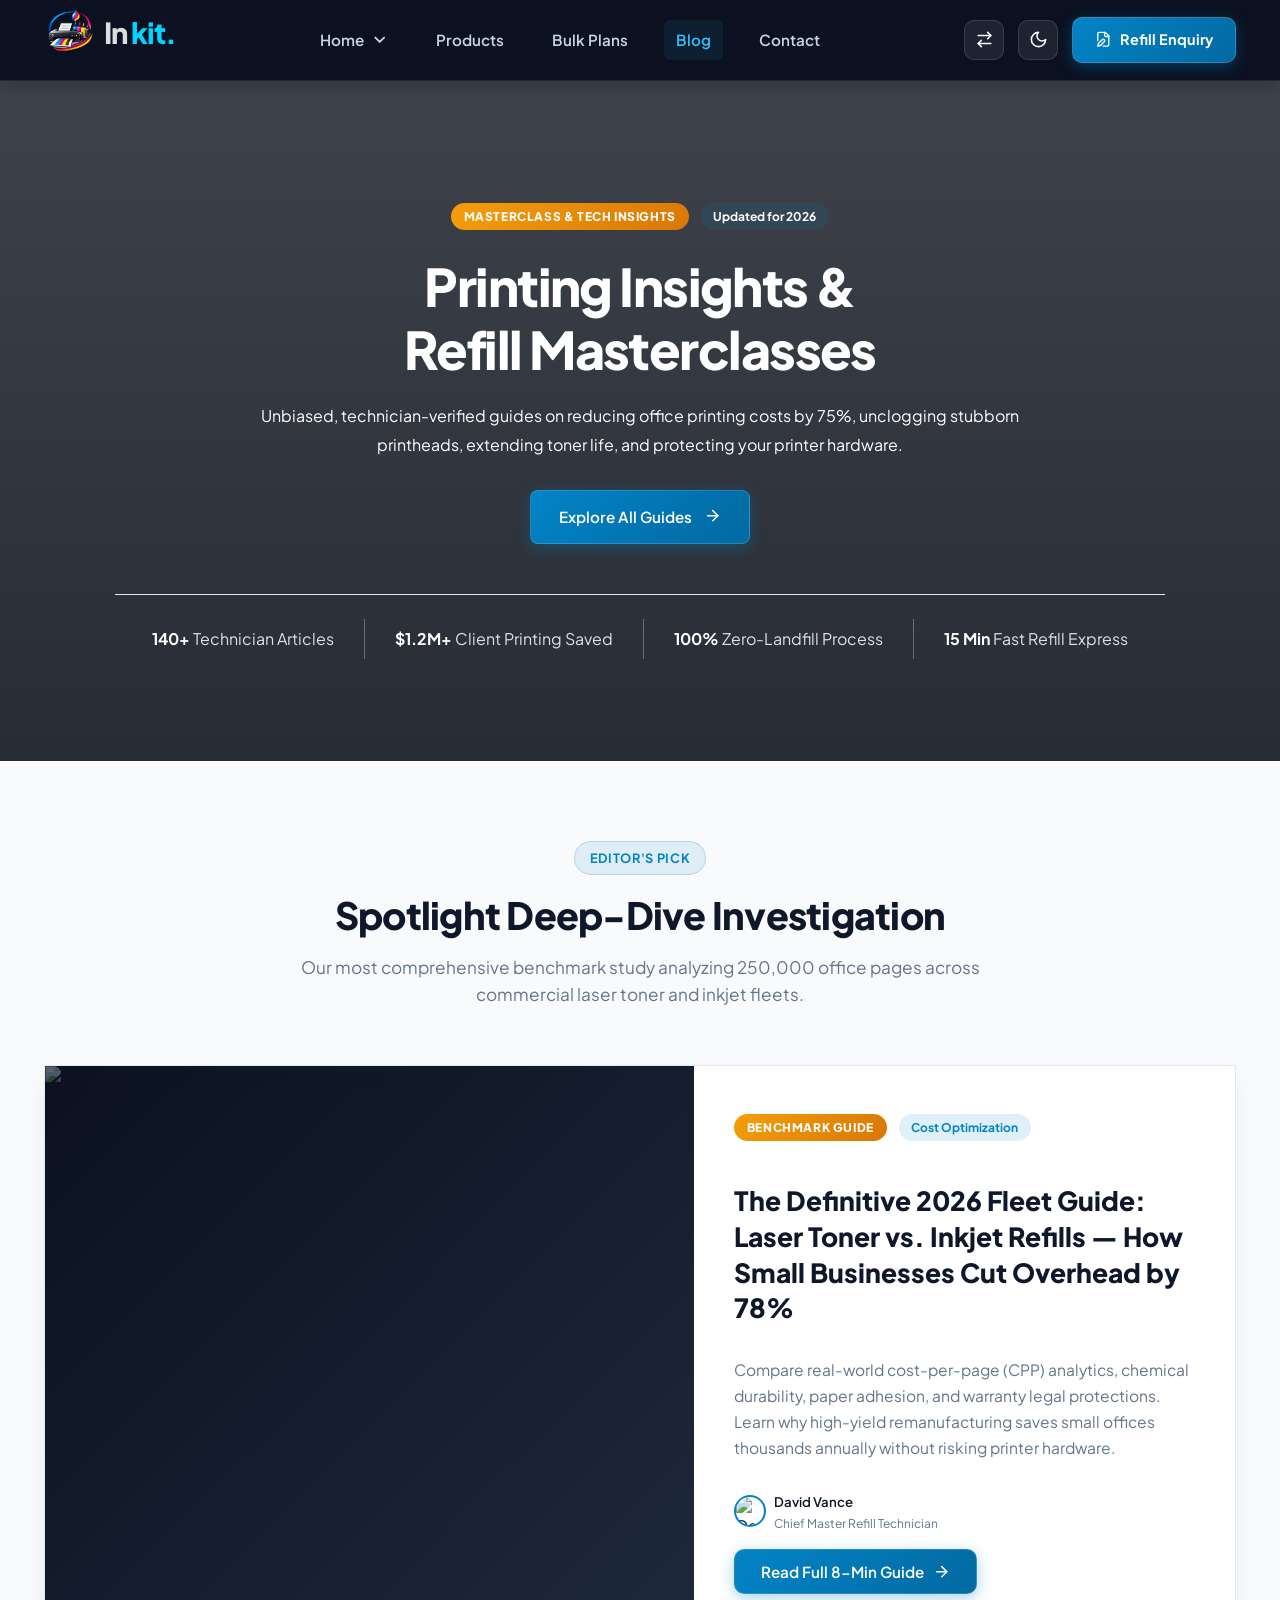
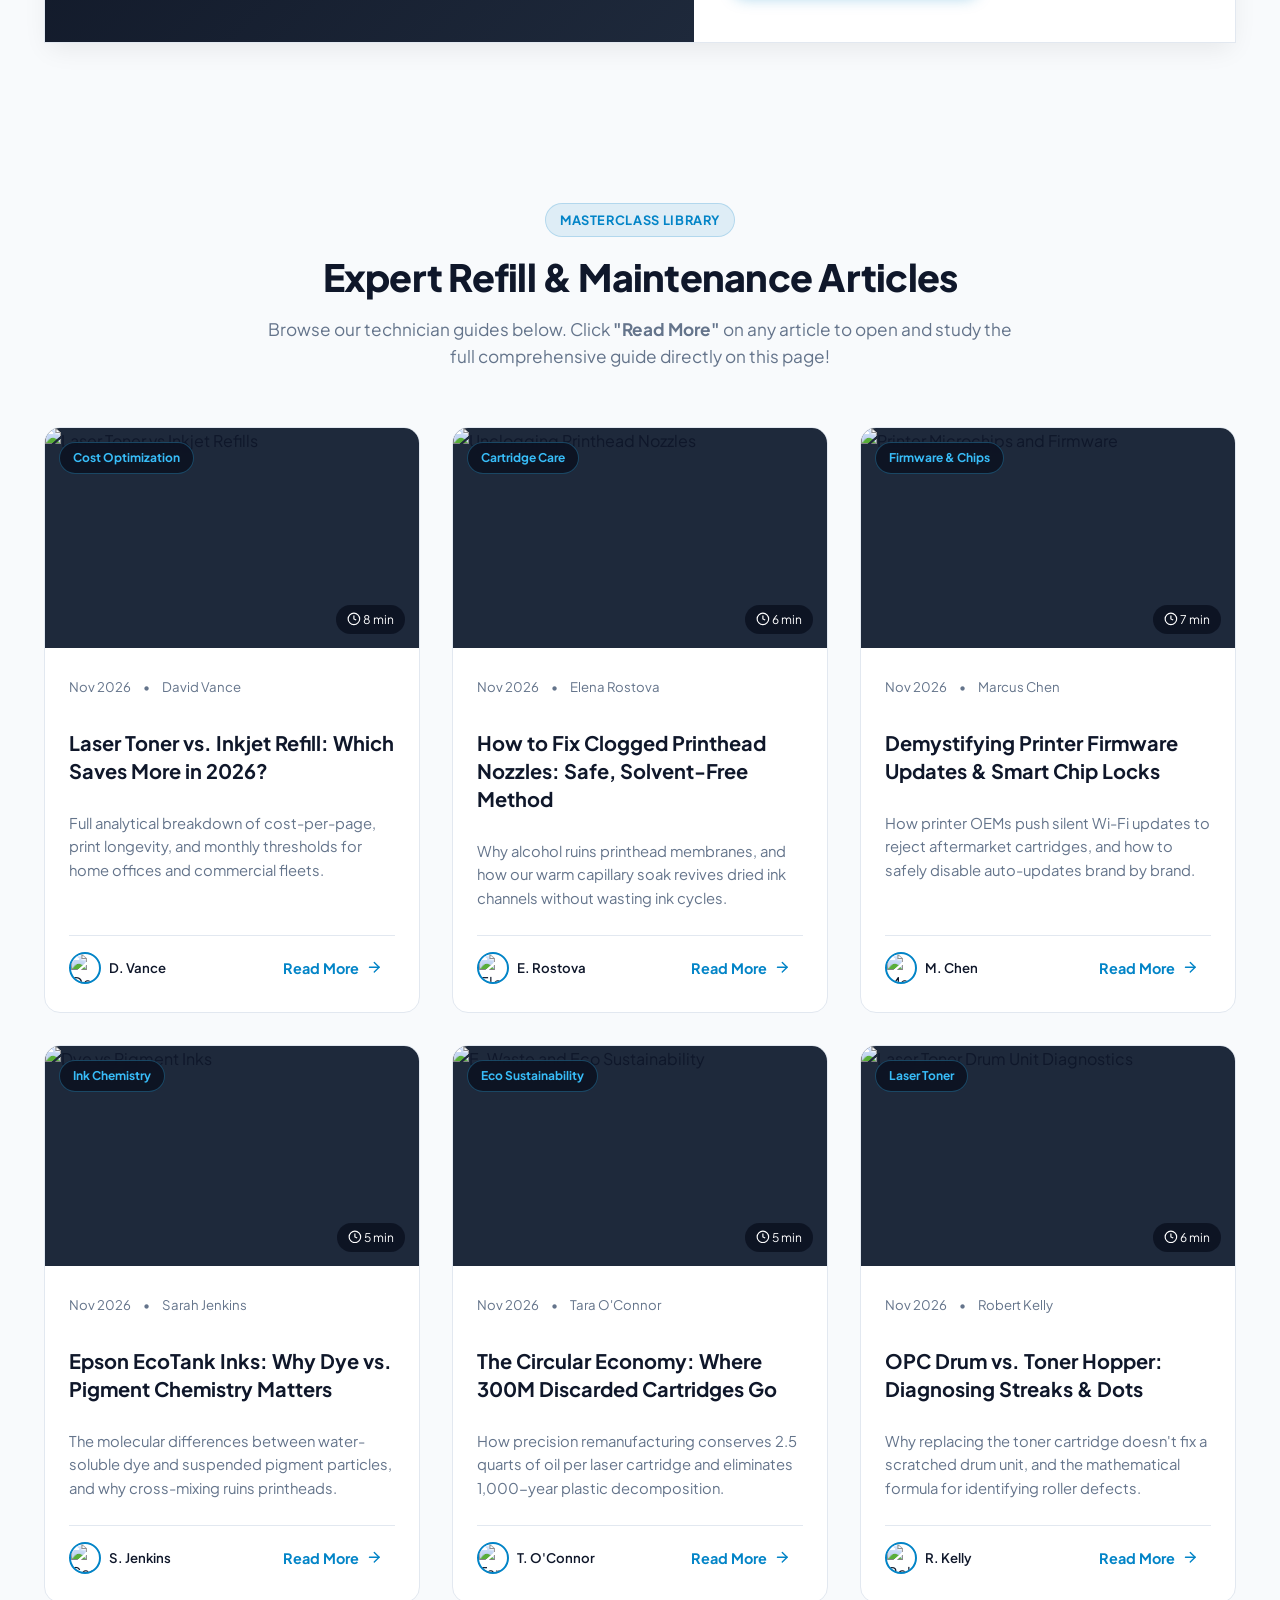
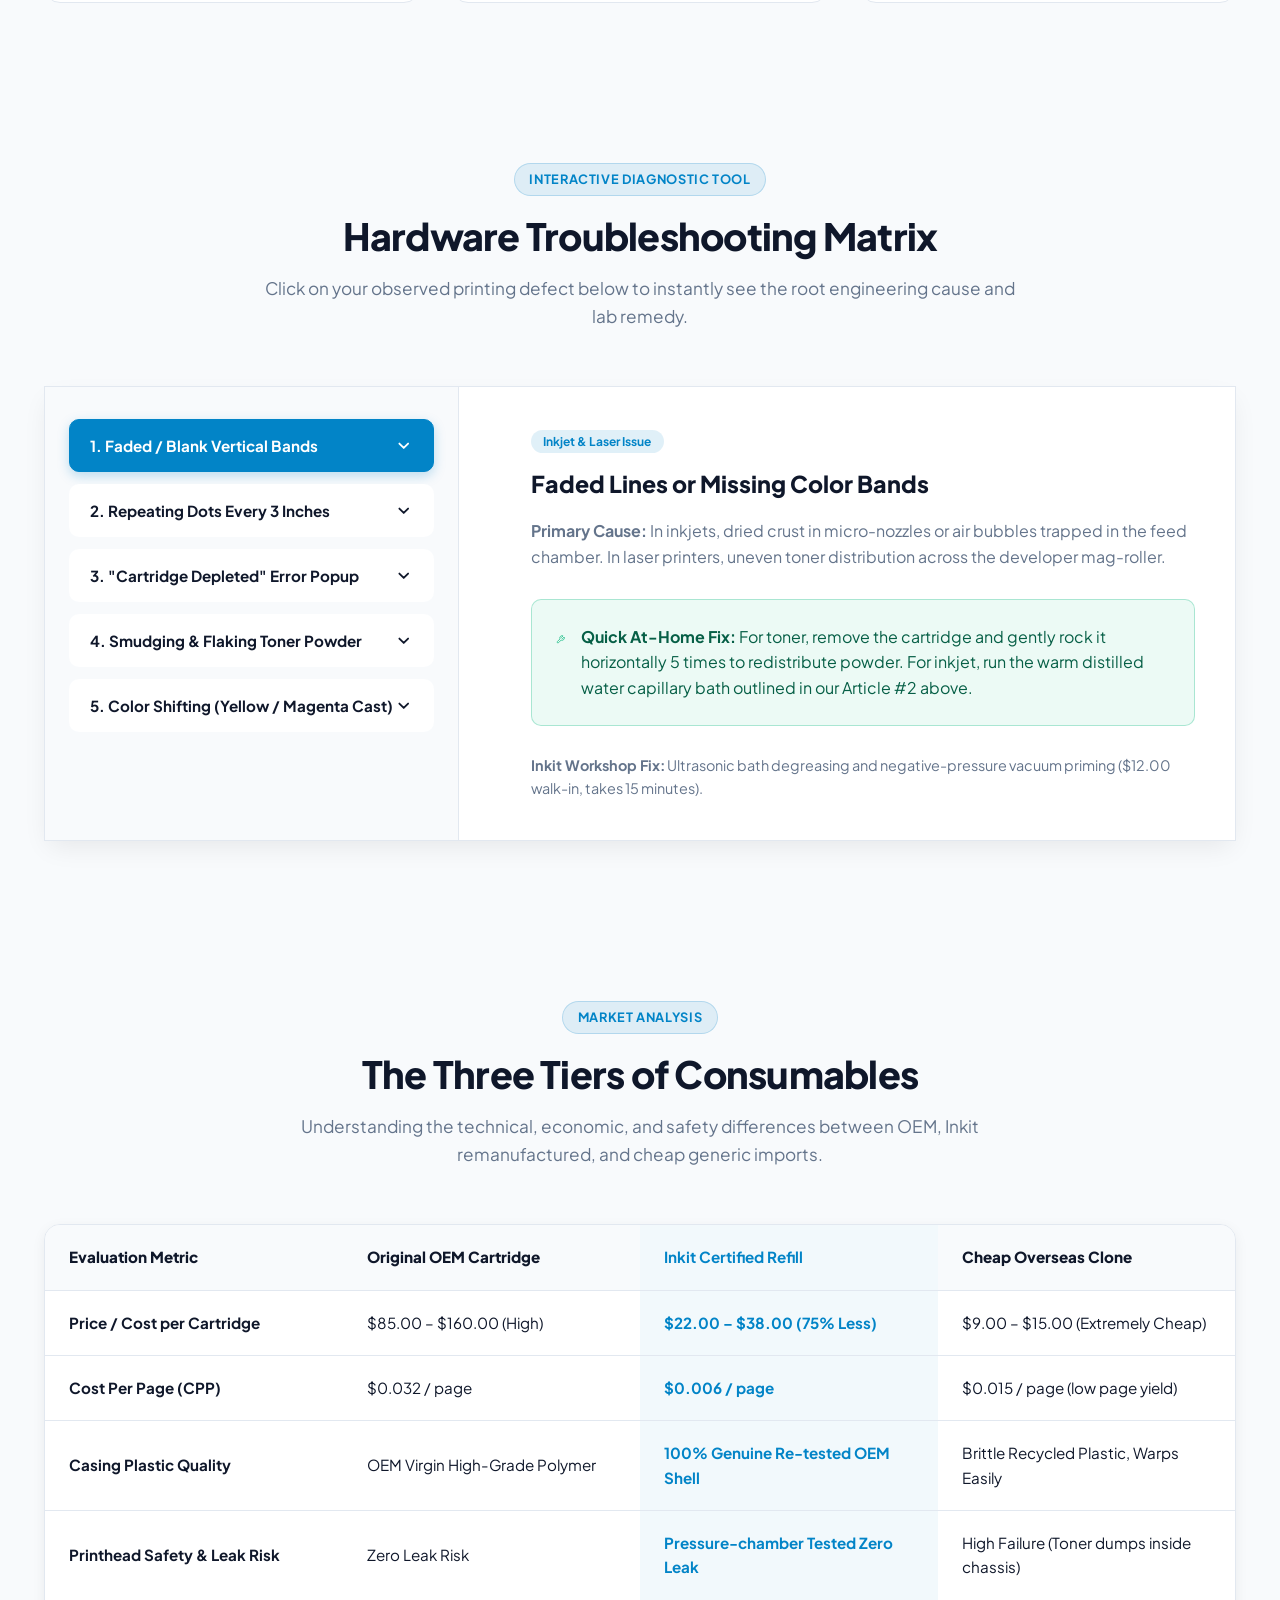
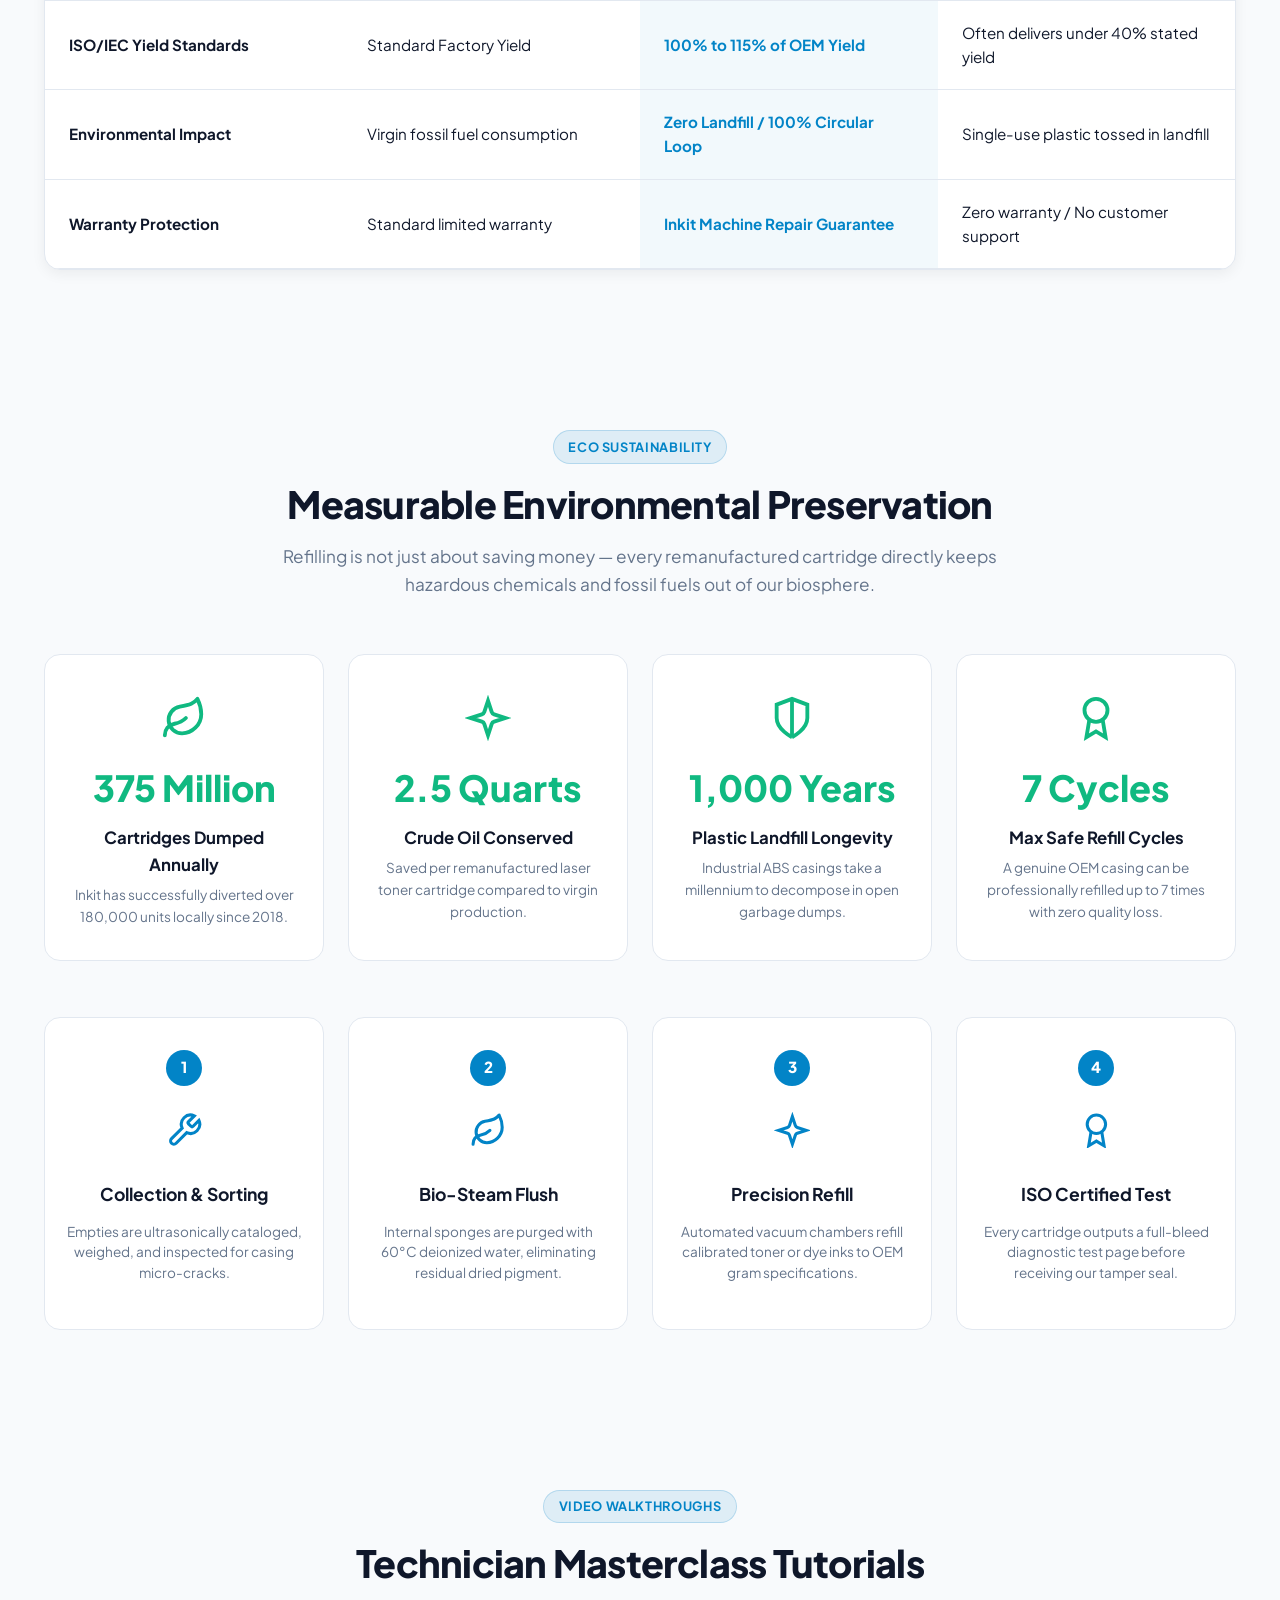
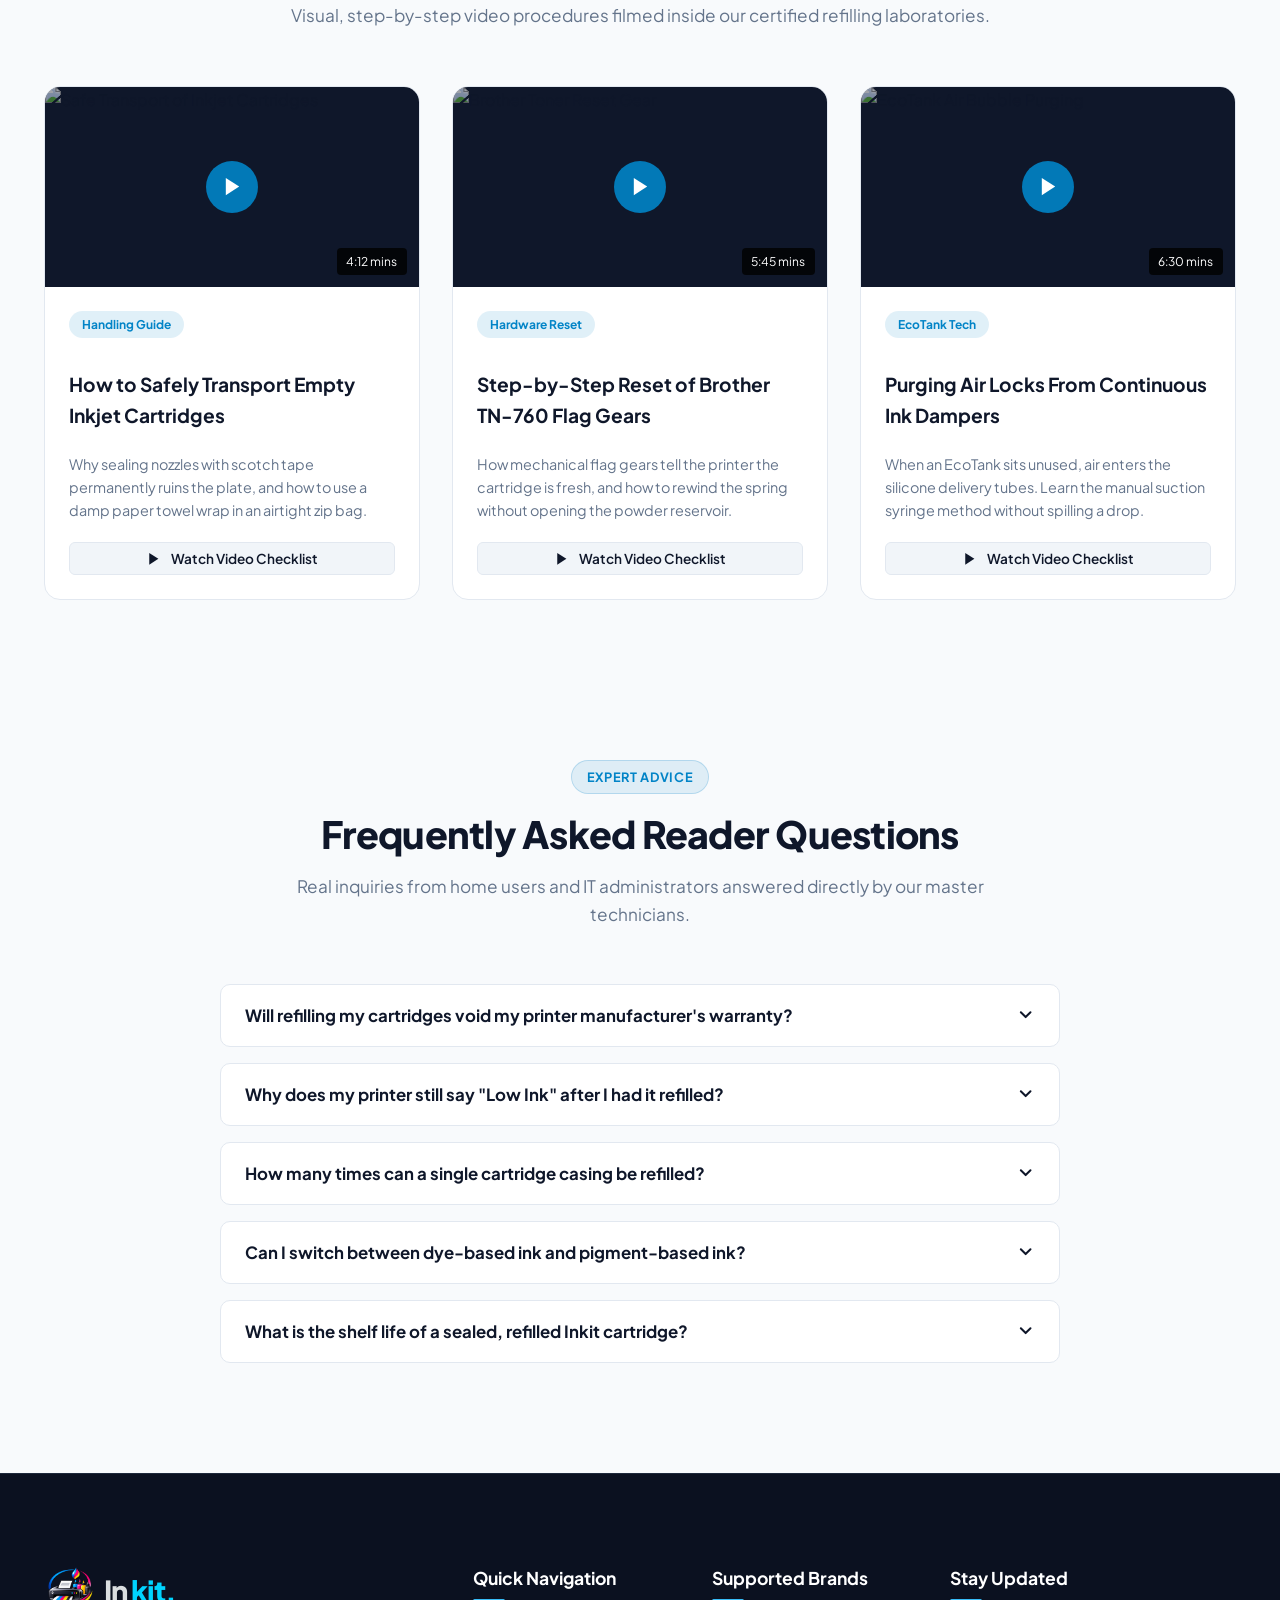
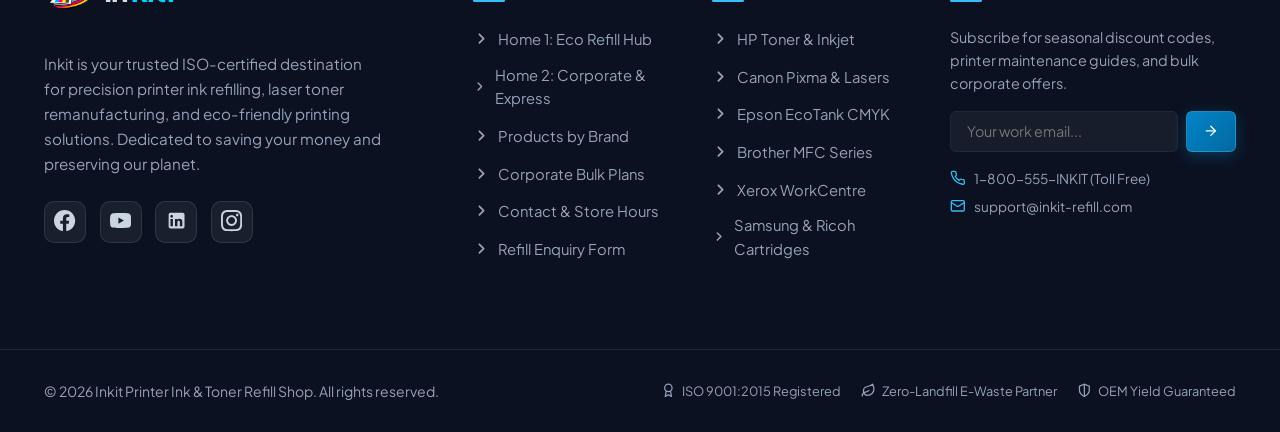
==== commit 9d5a8877: "Updated website" ====
--- a/blog.html
+++ b/blog.html
@@ -570,18 +570,8 @@
                     gap: 0.3rem;
                   "
                 >
-                  <span class="svg-icon-wrap"
-                    ><svg
-                      class="svg-icon"
-                      viewBox="0 0 24 24"
-                      fill="none"
-                      stroke="currentColor"
-                      stroke-width="2"
-                    >
-                      <circle cx="12" cy="12" r="10" />
-                      <polyline points="12 6 12 12 16 14" /></svg
-                  ></span>
-                  8 min read
+               
+                
                 </span>
               </div>
 
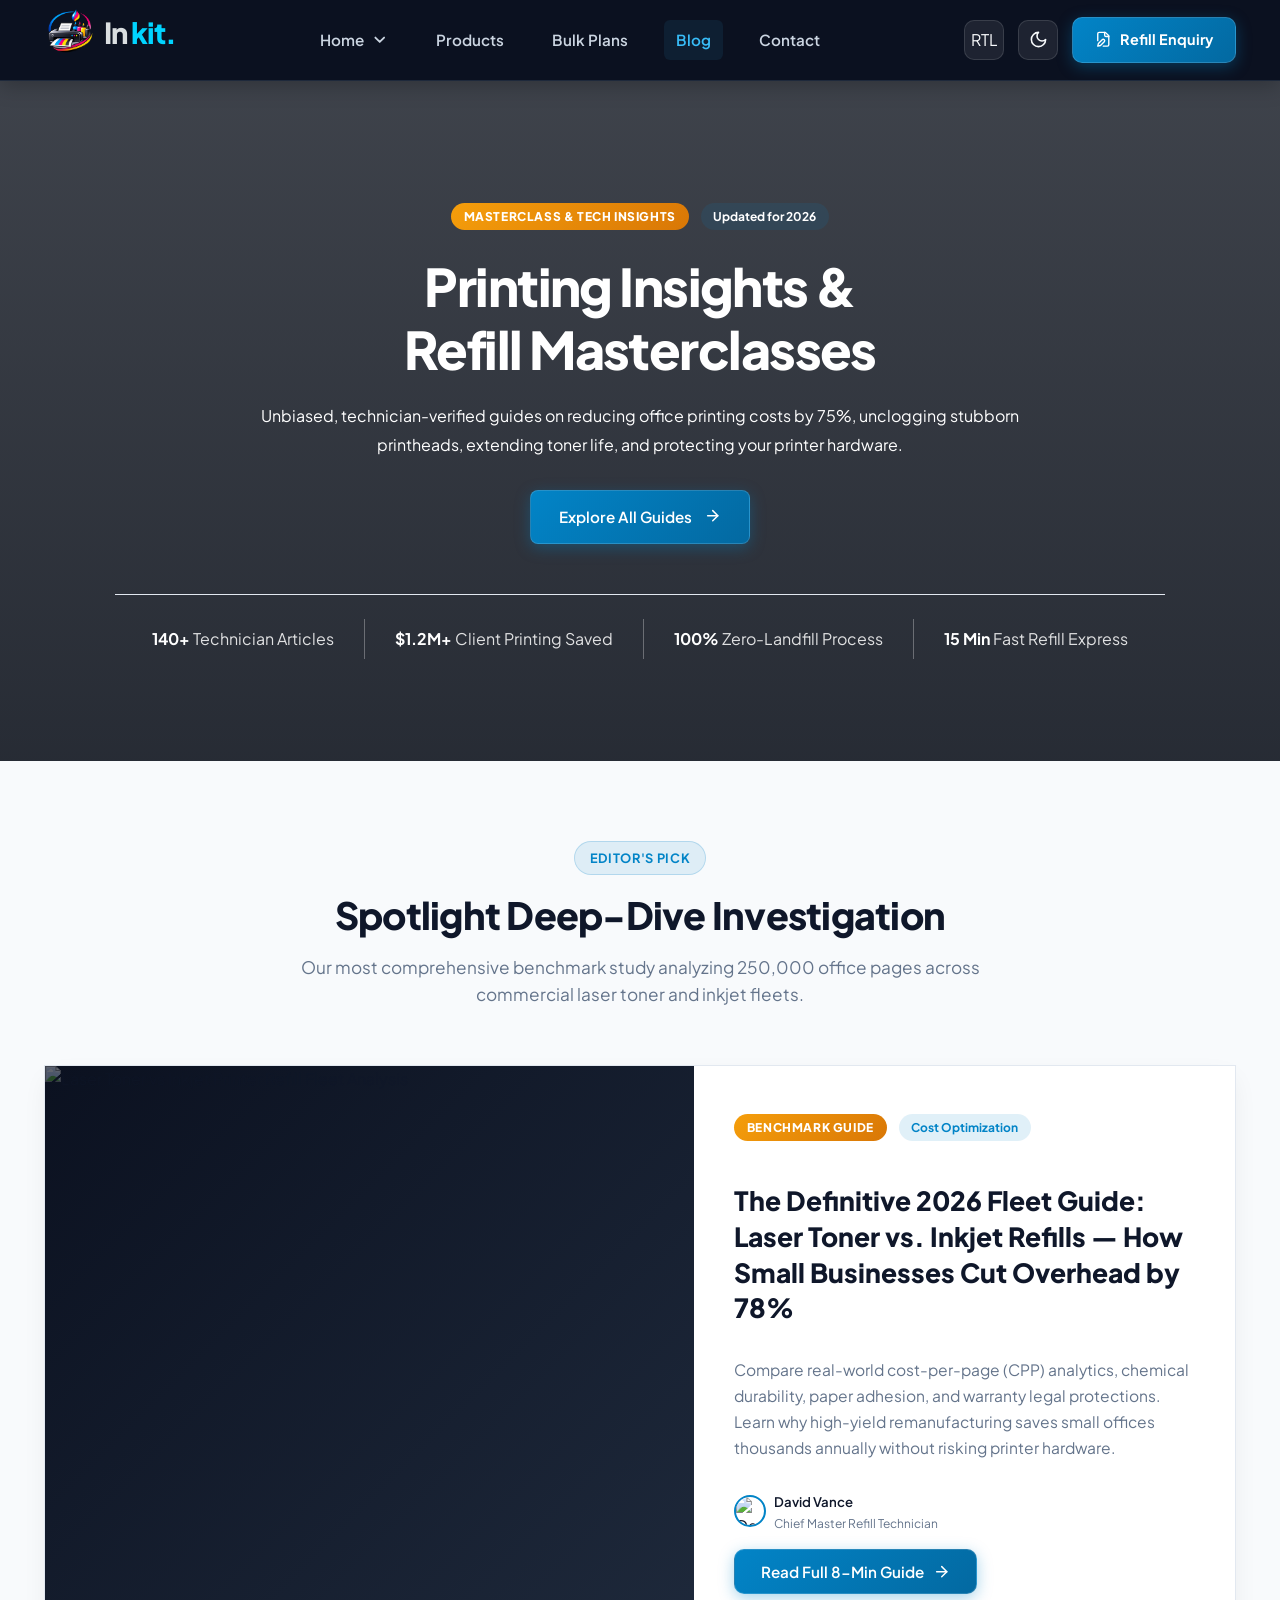
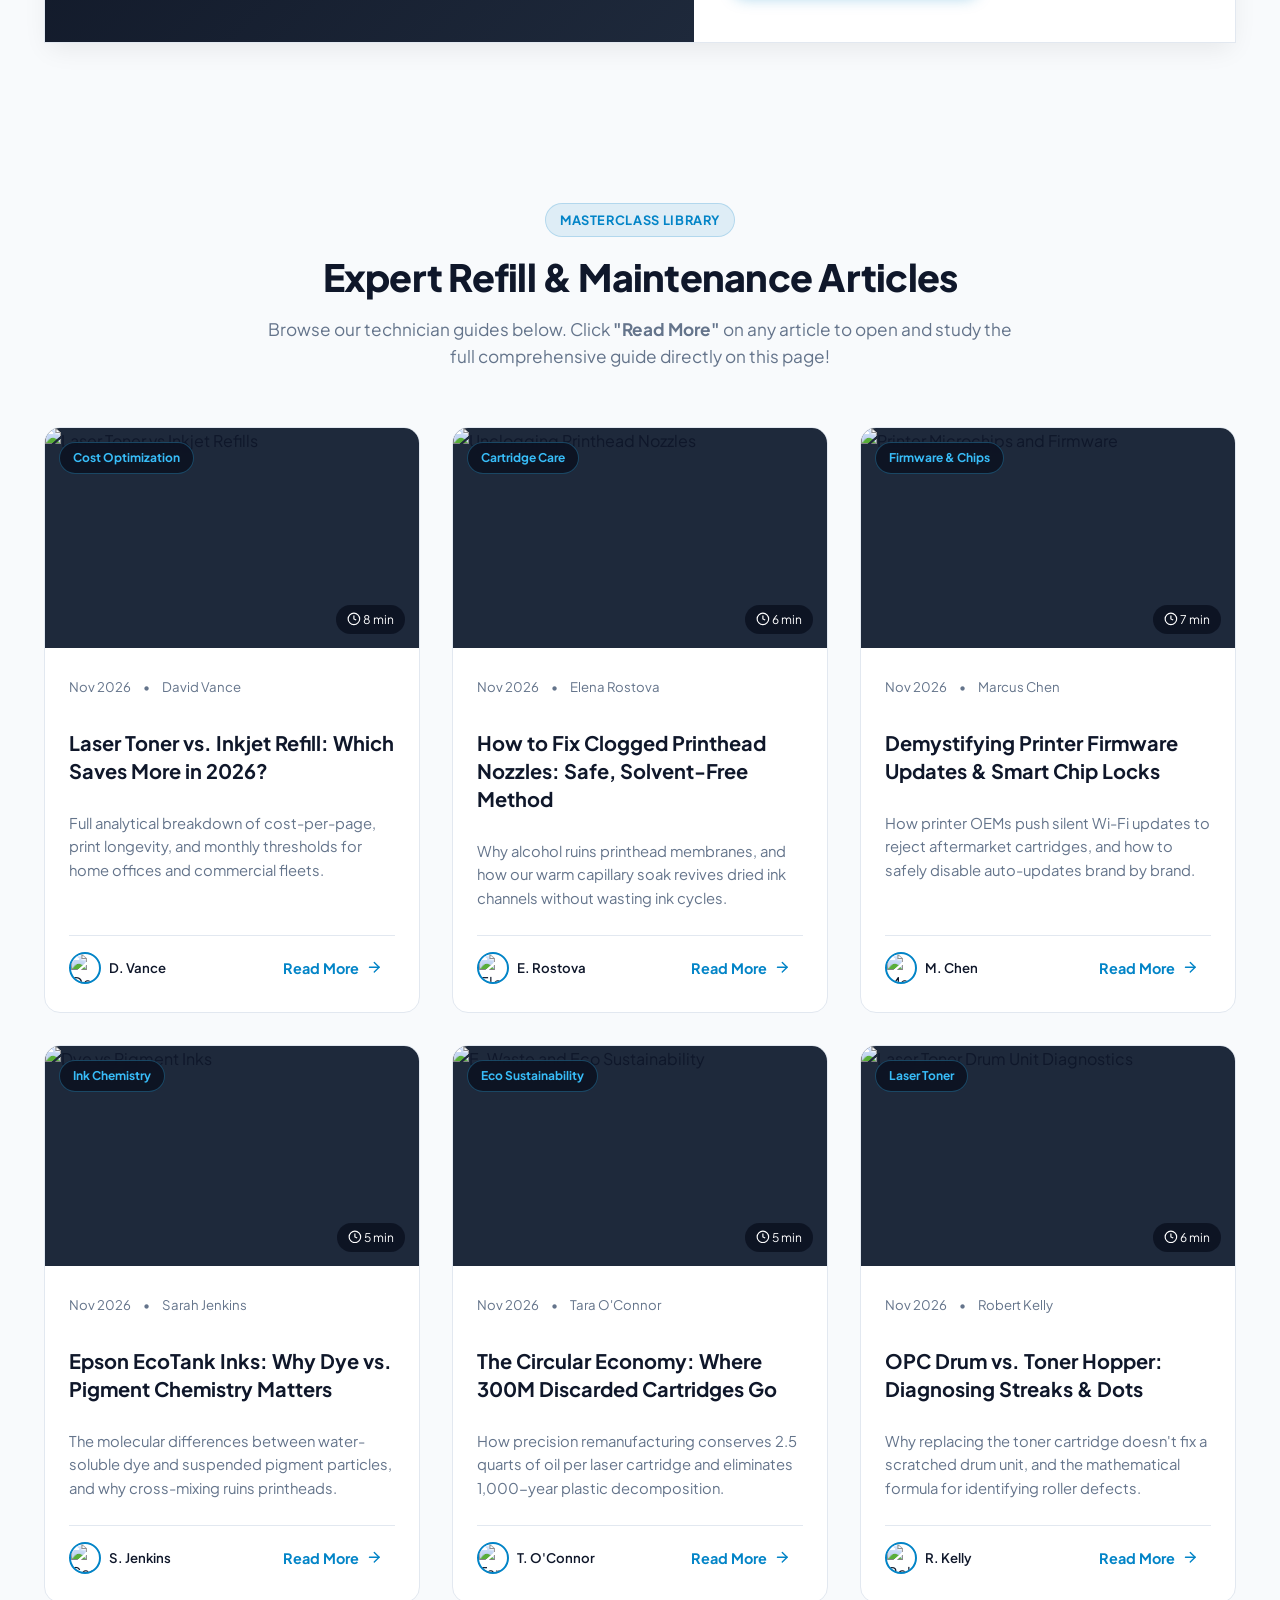
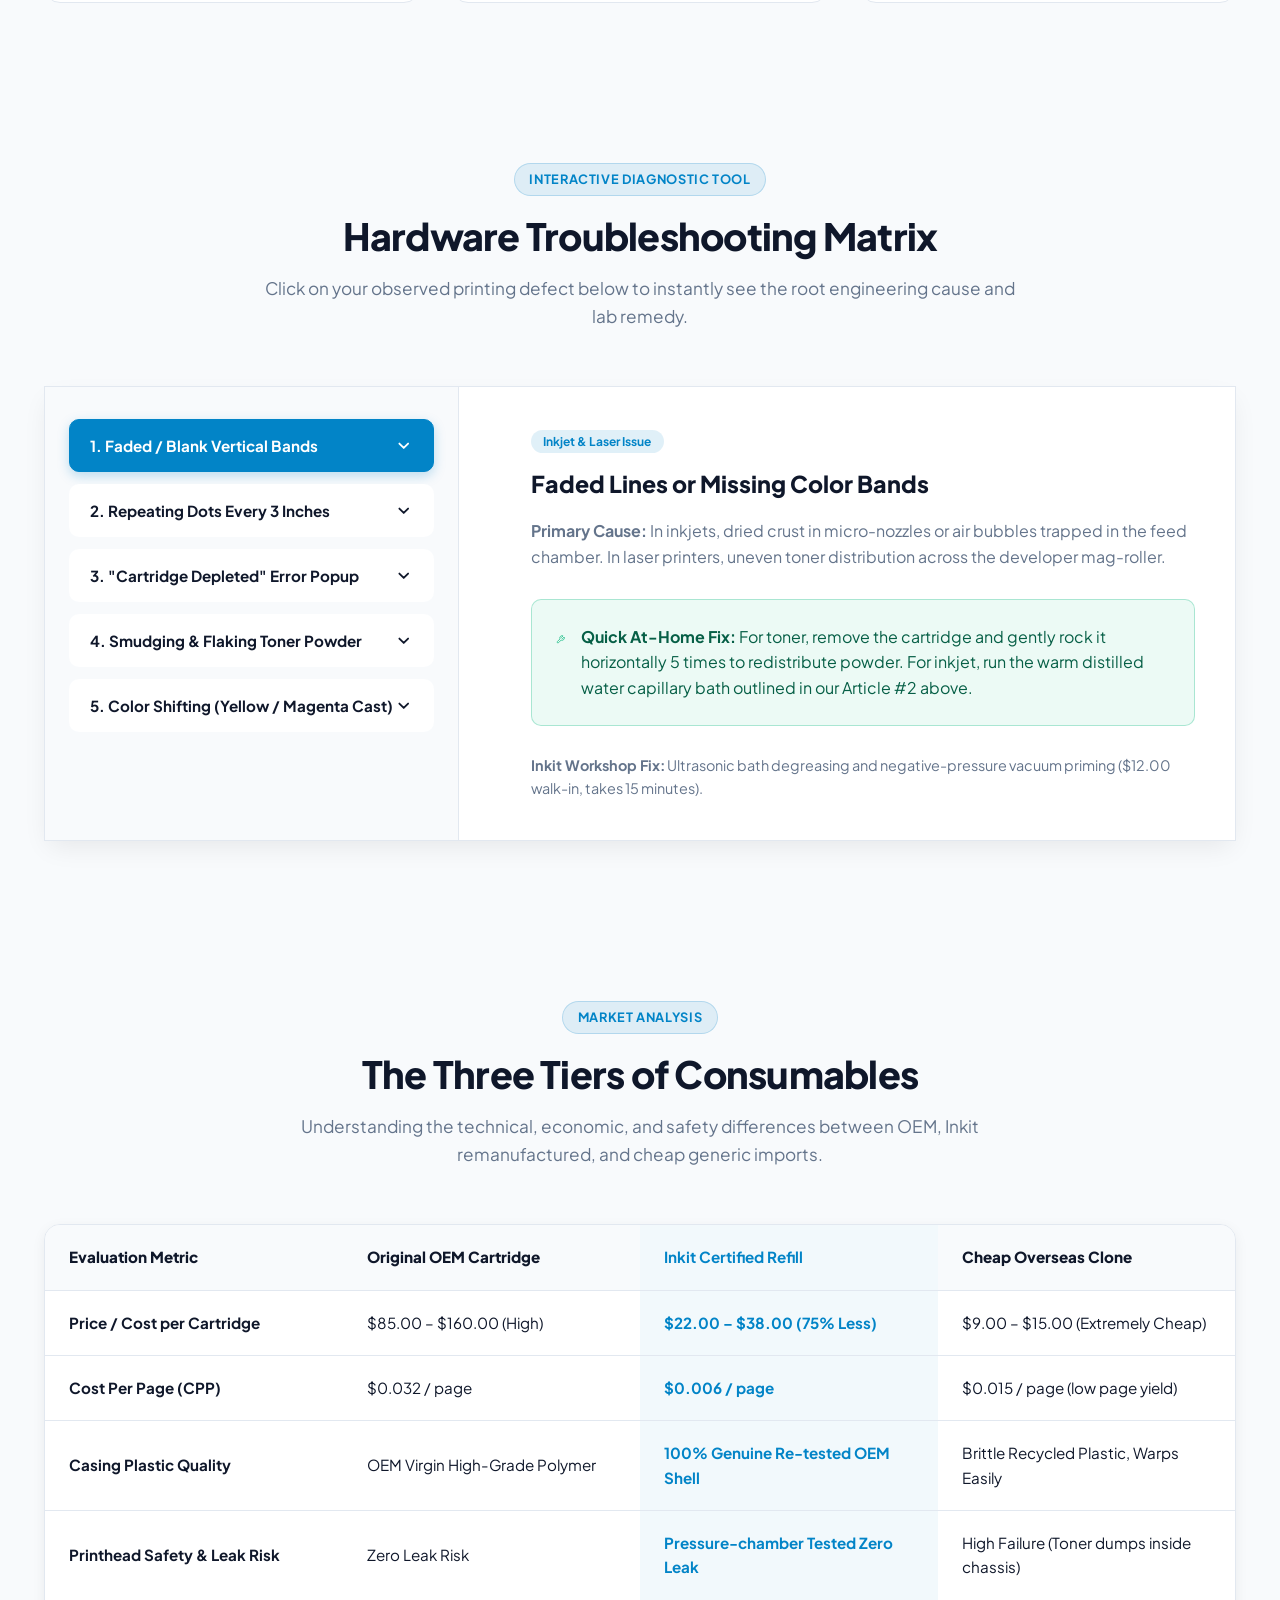
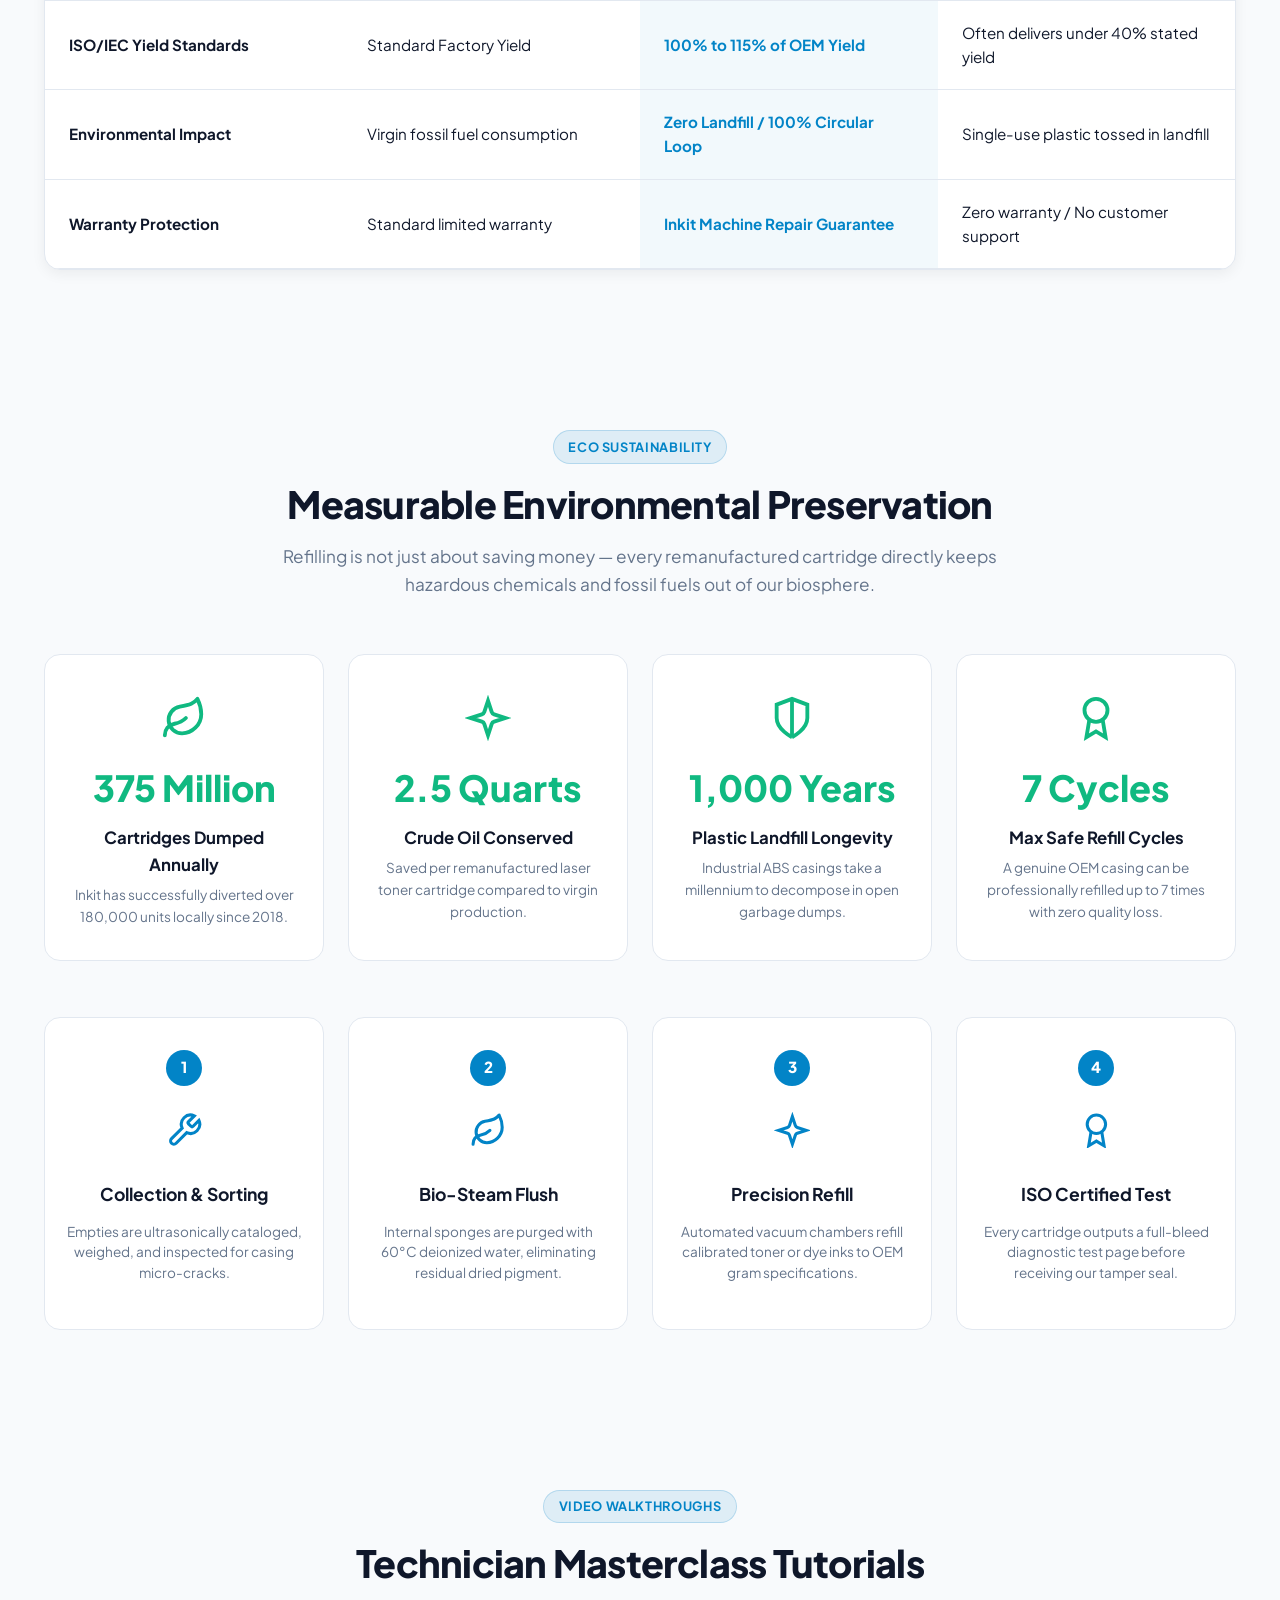
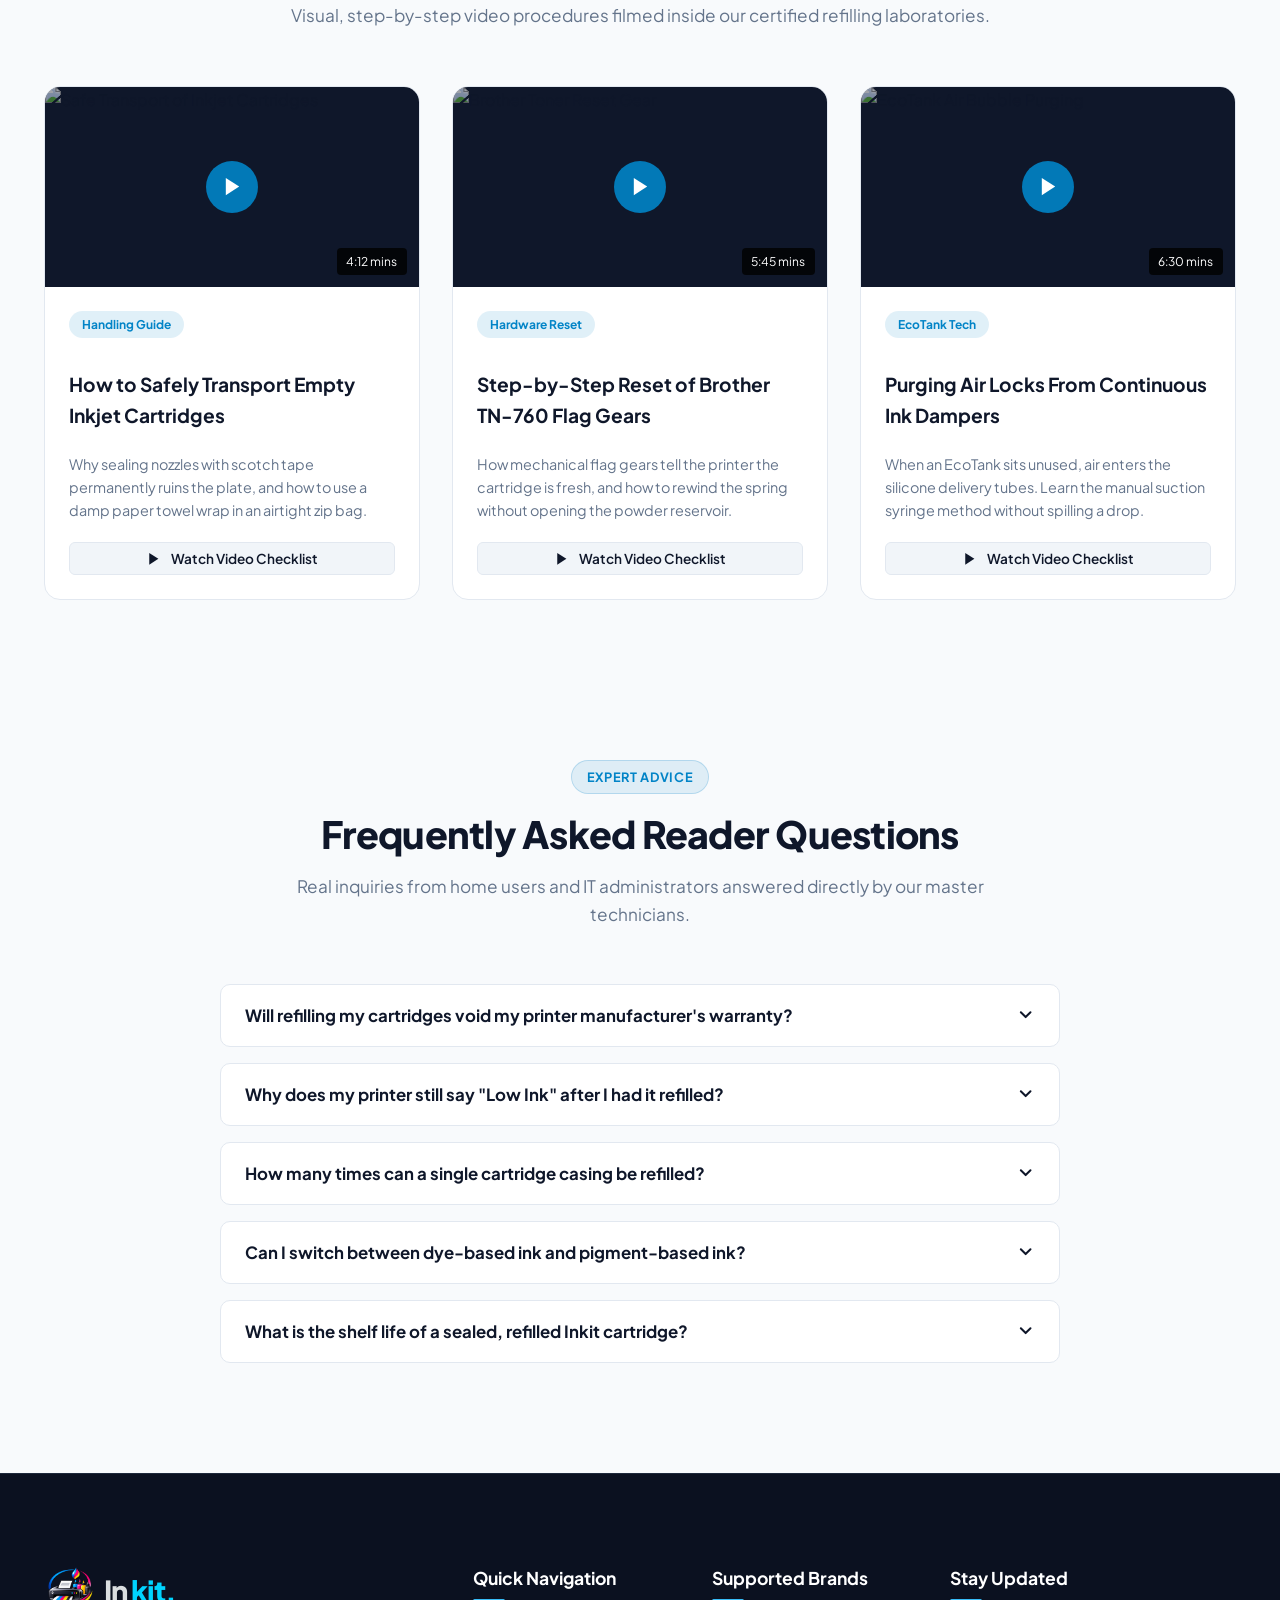
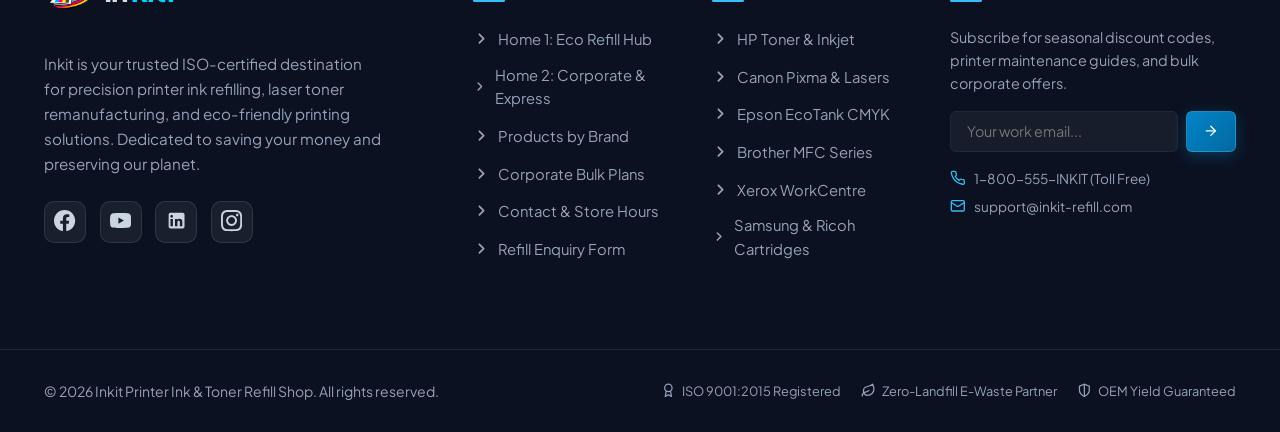
==== commit 7c4ea856: "Updated website" ====
--- a/blog.html
+++ b/blog.html
@@ -143,28 +143,7 @@
           <!-- Navbar Controls & Action -->
           <div class="nav-actions">
             <!-- RTL to LTR Mode Button with Icon -->
-            <button
-              id="rtlToggleBtn"
-              class="icon-btn"
-              title="Toggle RTL / LTR text direction"
-              aria-label="Toggle Text Direction"
-            >
-              <span class="svg-icon-wrap"
-                ><svg
-                  class="svg-icon"
-                  viewBox="0 0 24 24"
-                  fill="none"
-                  stroke="currentColor"
-                  stroke-width="2"
-                  stroke-linecap="round"
-                  stroke-linejoin="round"
-                >
-                  <path d="m16 3 4 4-4 4" />
-                  <path d="M20 7H4" />
-                  <path d="m8 21-4-4 4-4" />
-                  <path d="M4 17h16" /></svg
-              ></span>
-            </button>
+           <button id="rtlToggleBtn" class="icon-btn">RTL</button>
 
             <!-- Dark to Light Mode Button with Icon -->
             <button
@@ -474,7 +453,7 @@
             <!-- CTA -->
             <div class="blog-hero-cta" style="margin-bottom: 25px">
               <a
-                href="#blog-articles"
+                href="contact.html"
                 class="btn btn-primary"
                 style="
                   display: inline-flex;
--- a/assets/css/common.css
+++ b/assets/css/common.css
@@ -1904,4 +1904,4 @@
         padding-top: 25px !important;
         padding-bottom: 25px !important;
     }
-}+}
